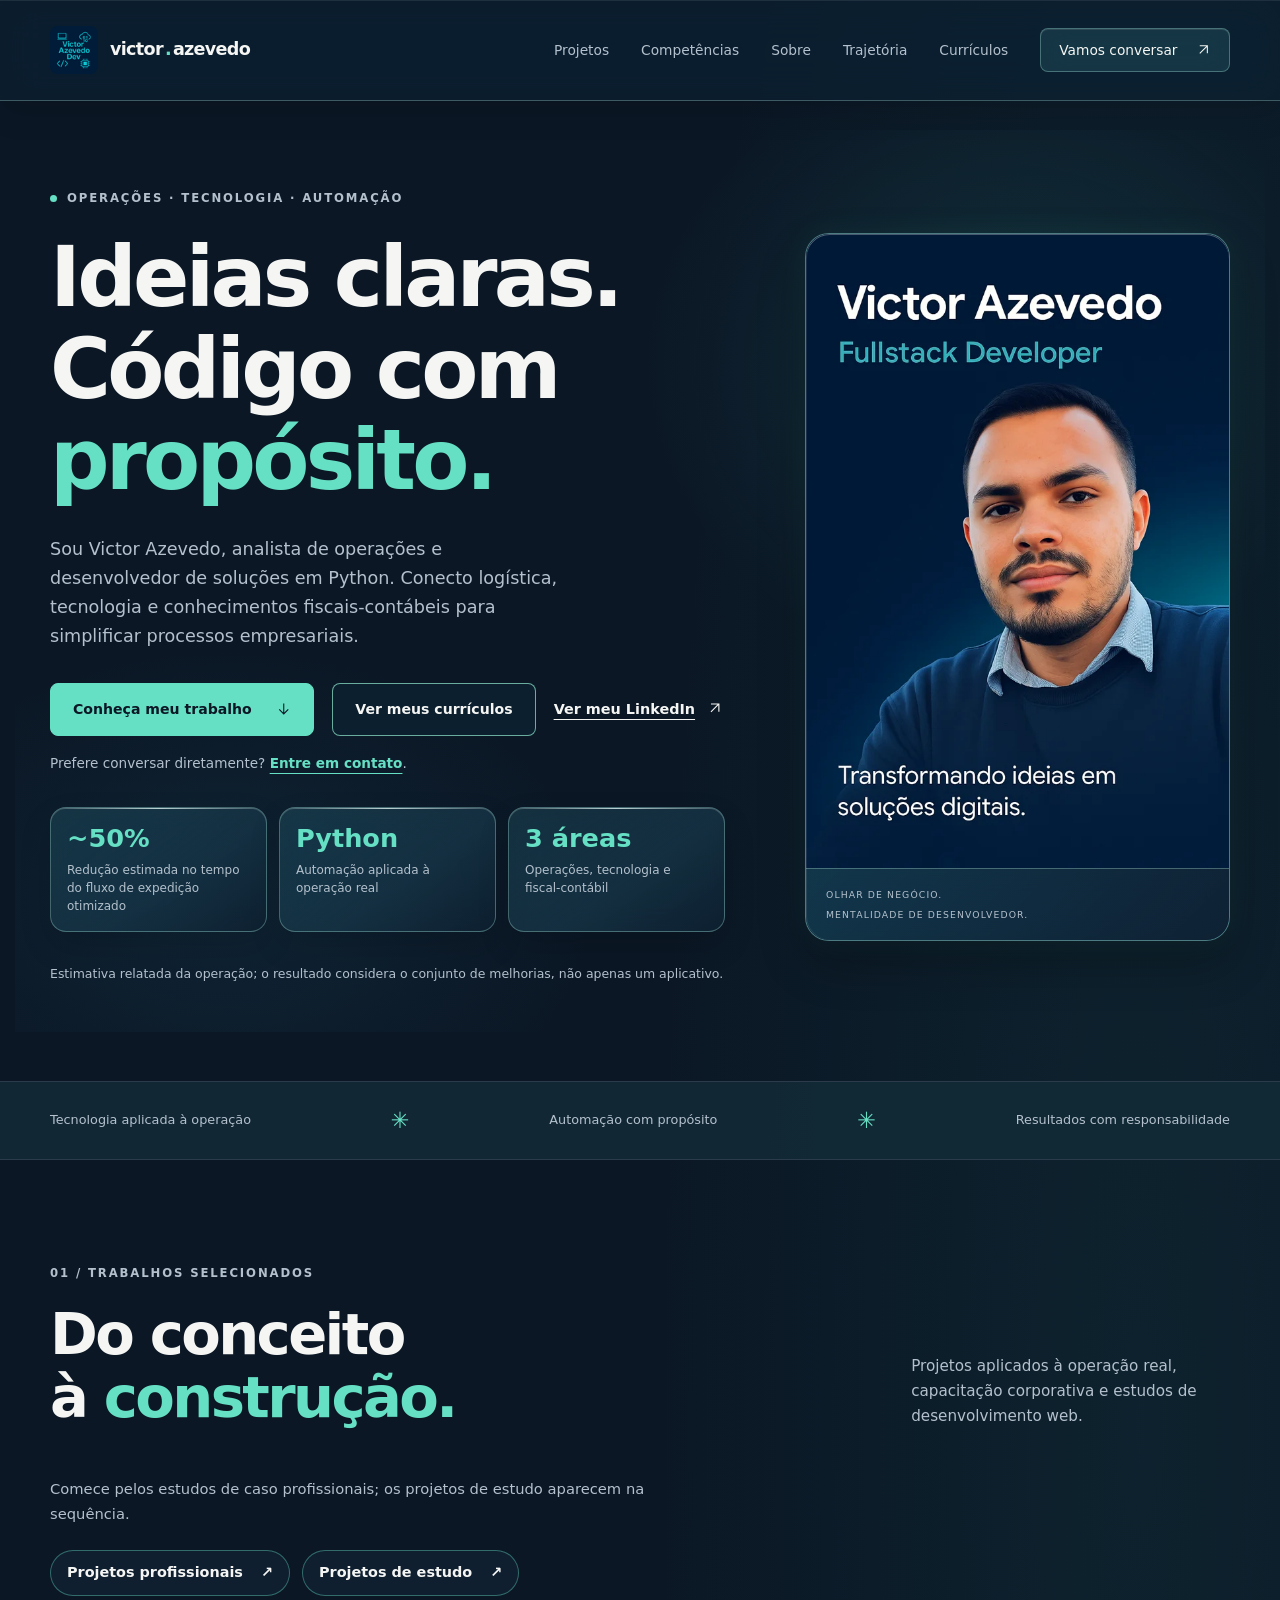
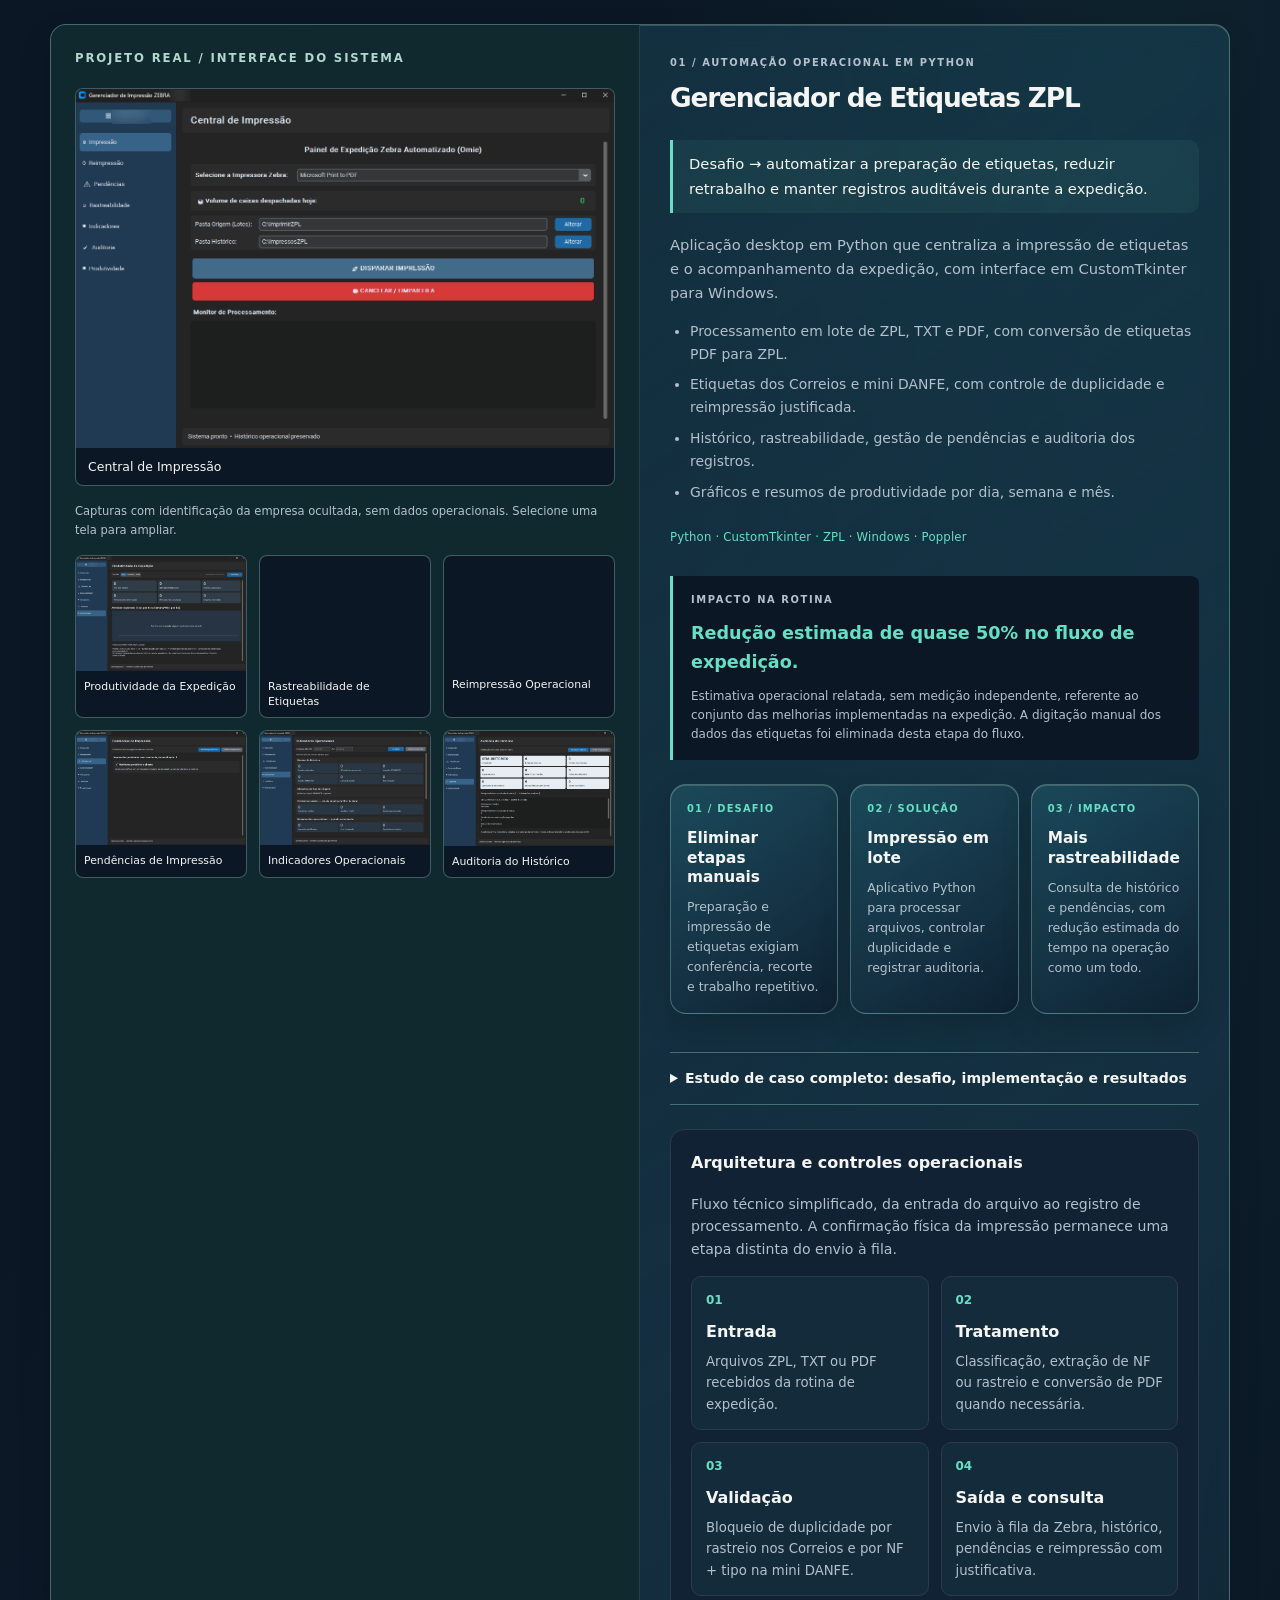
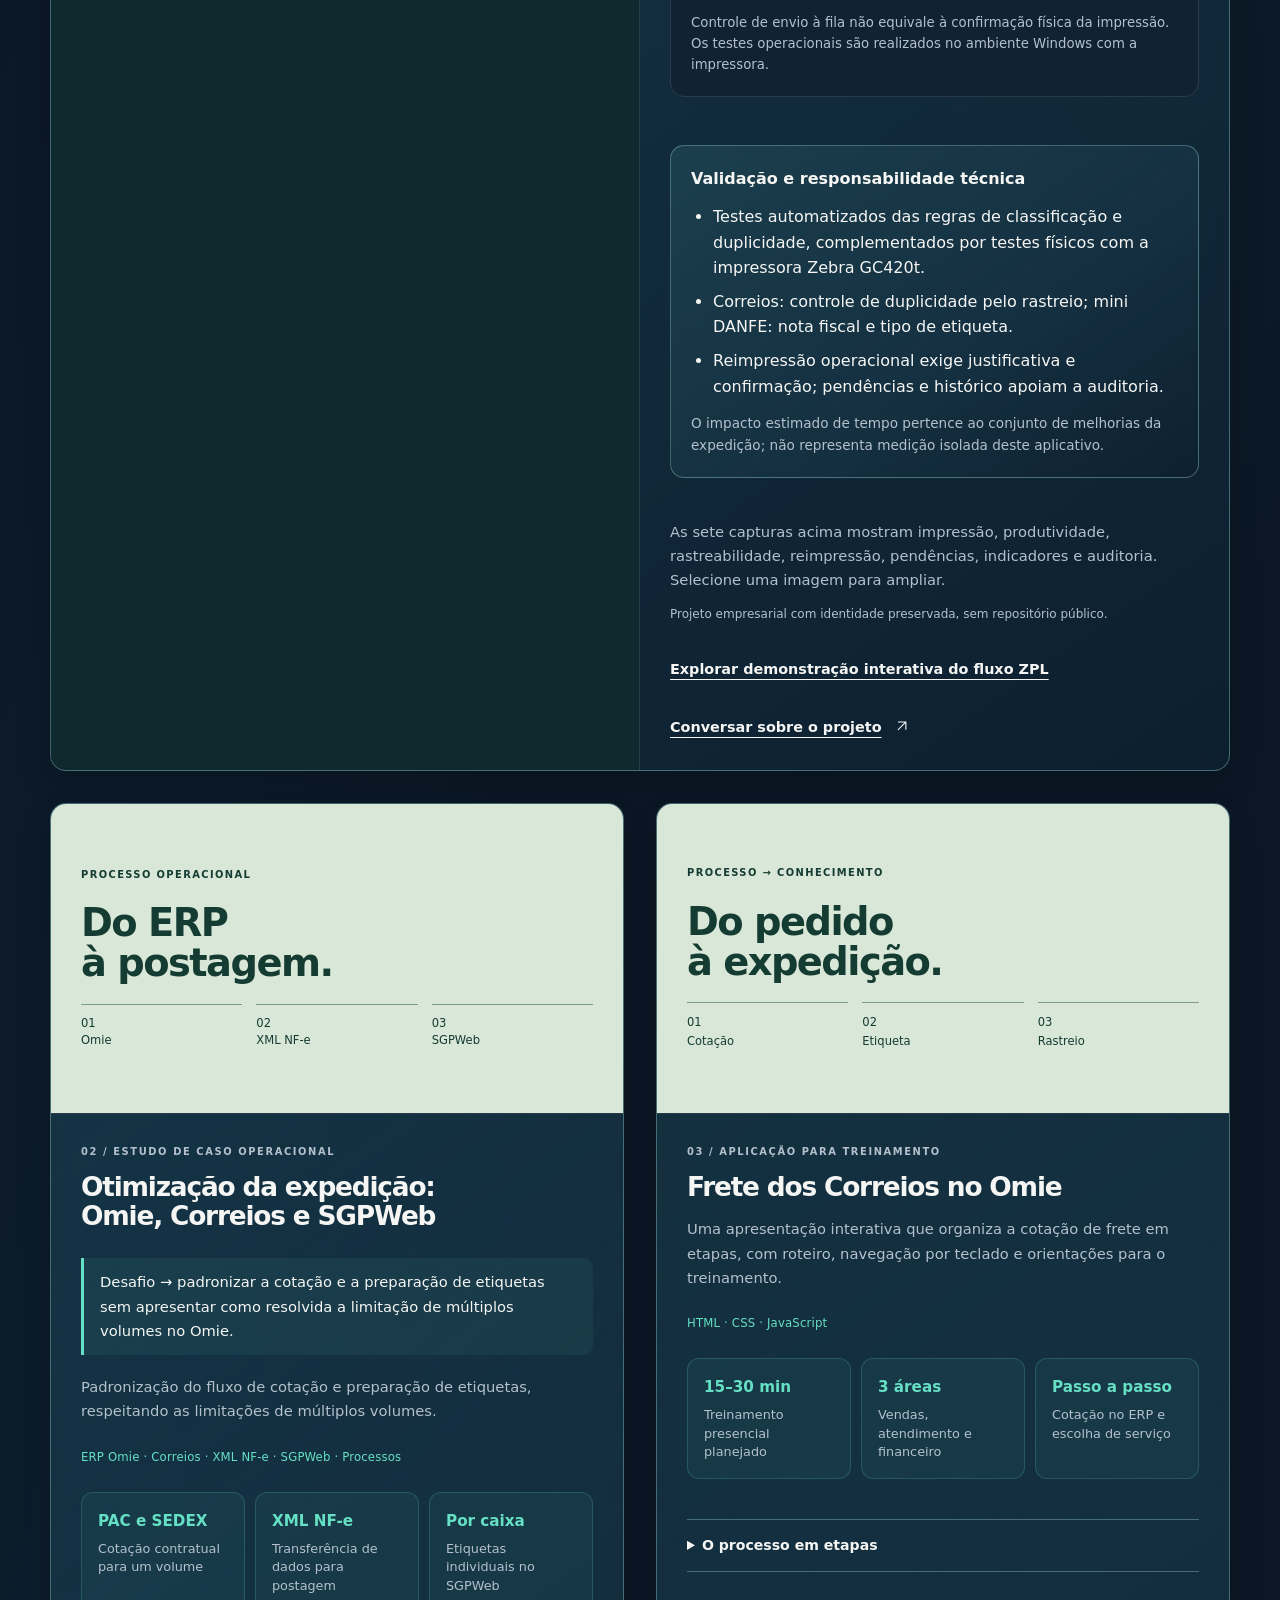
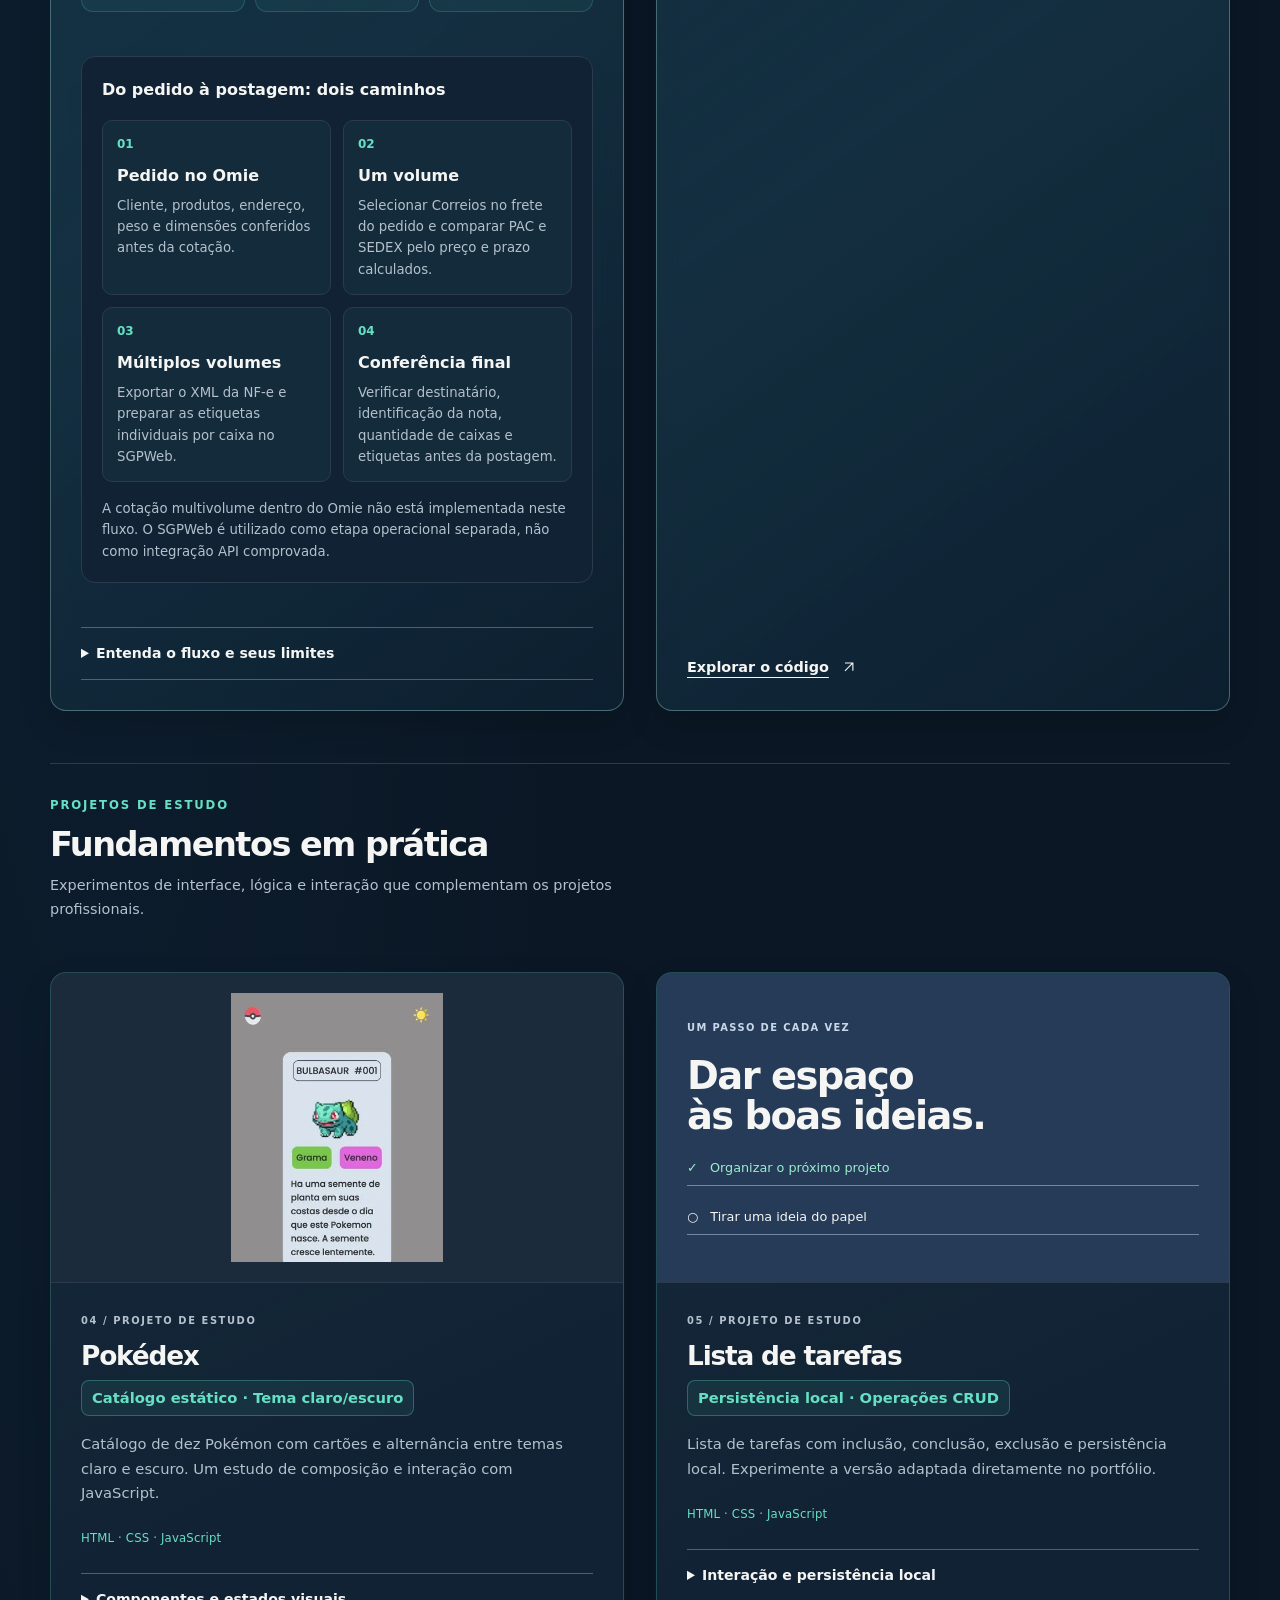
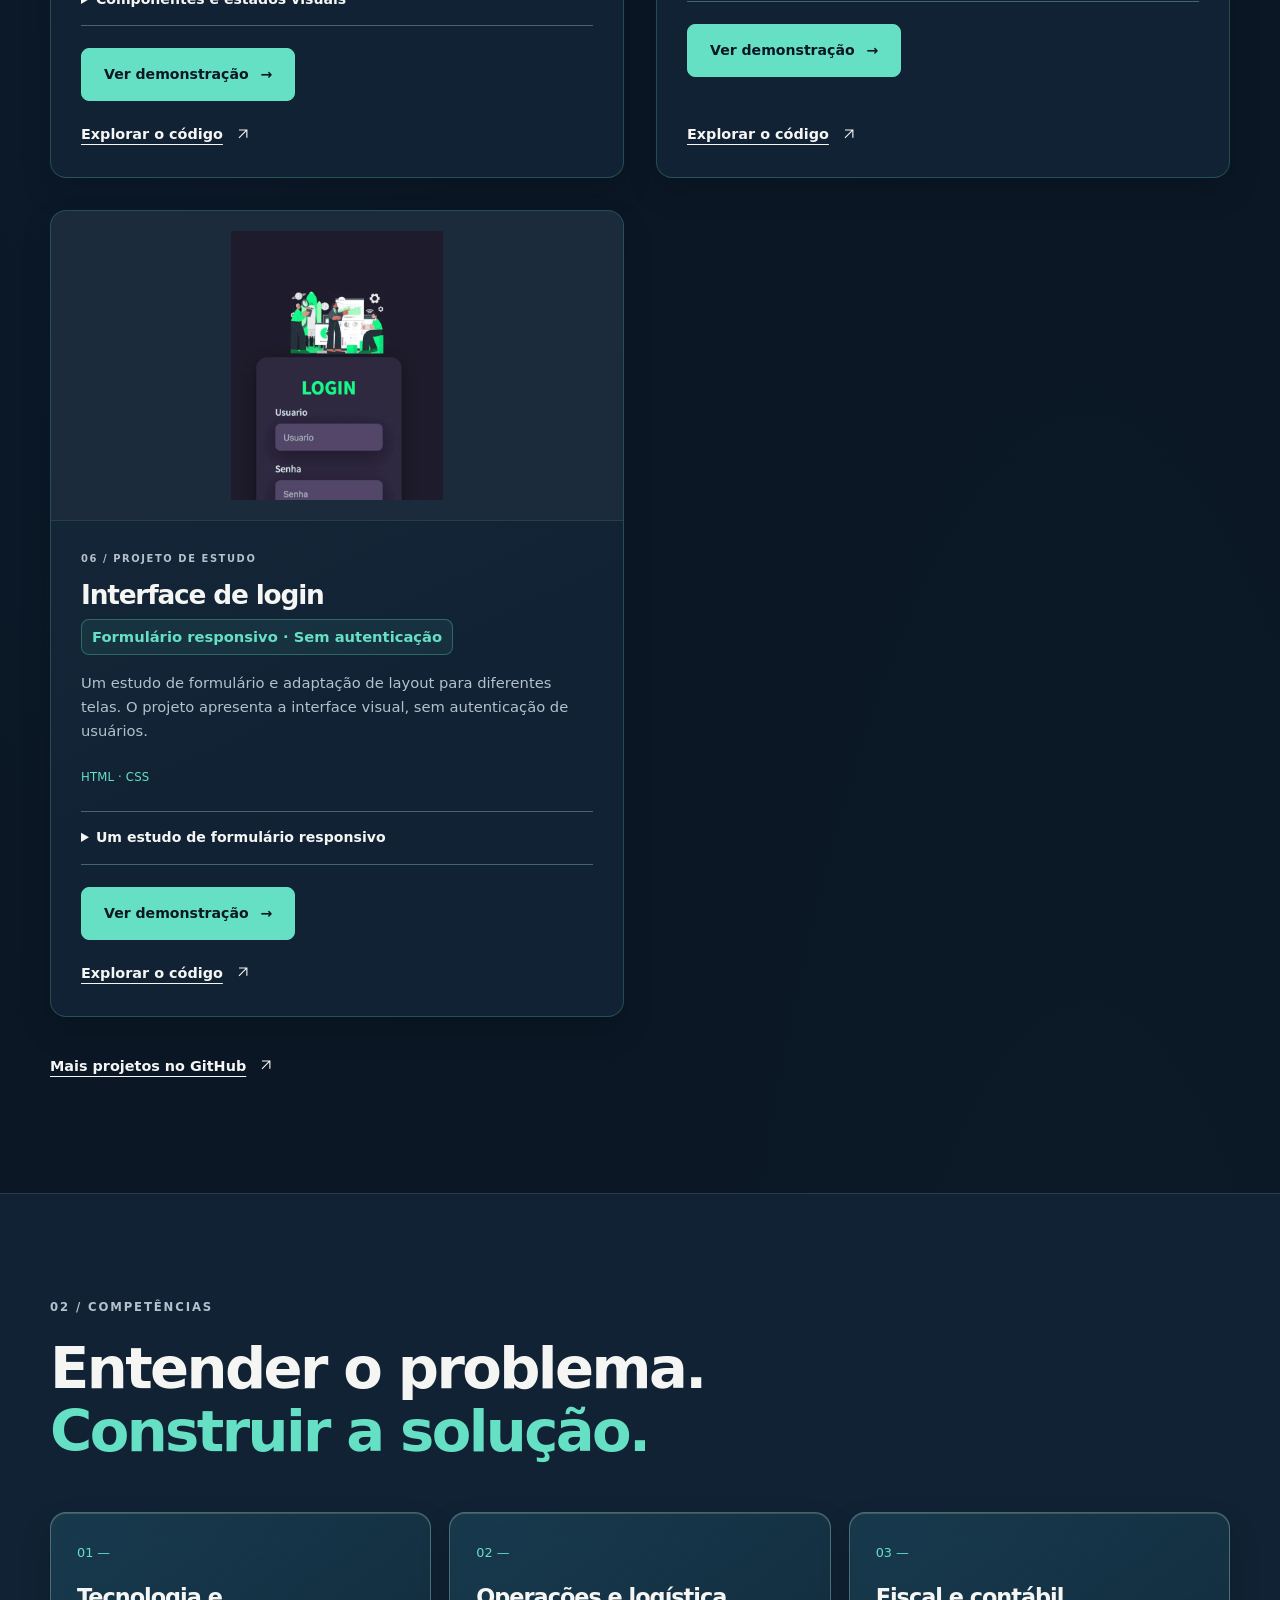
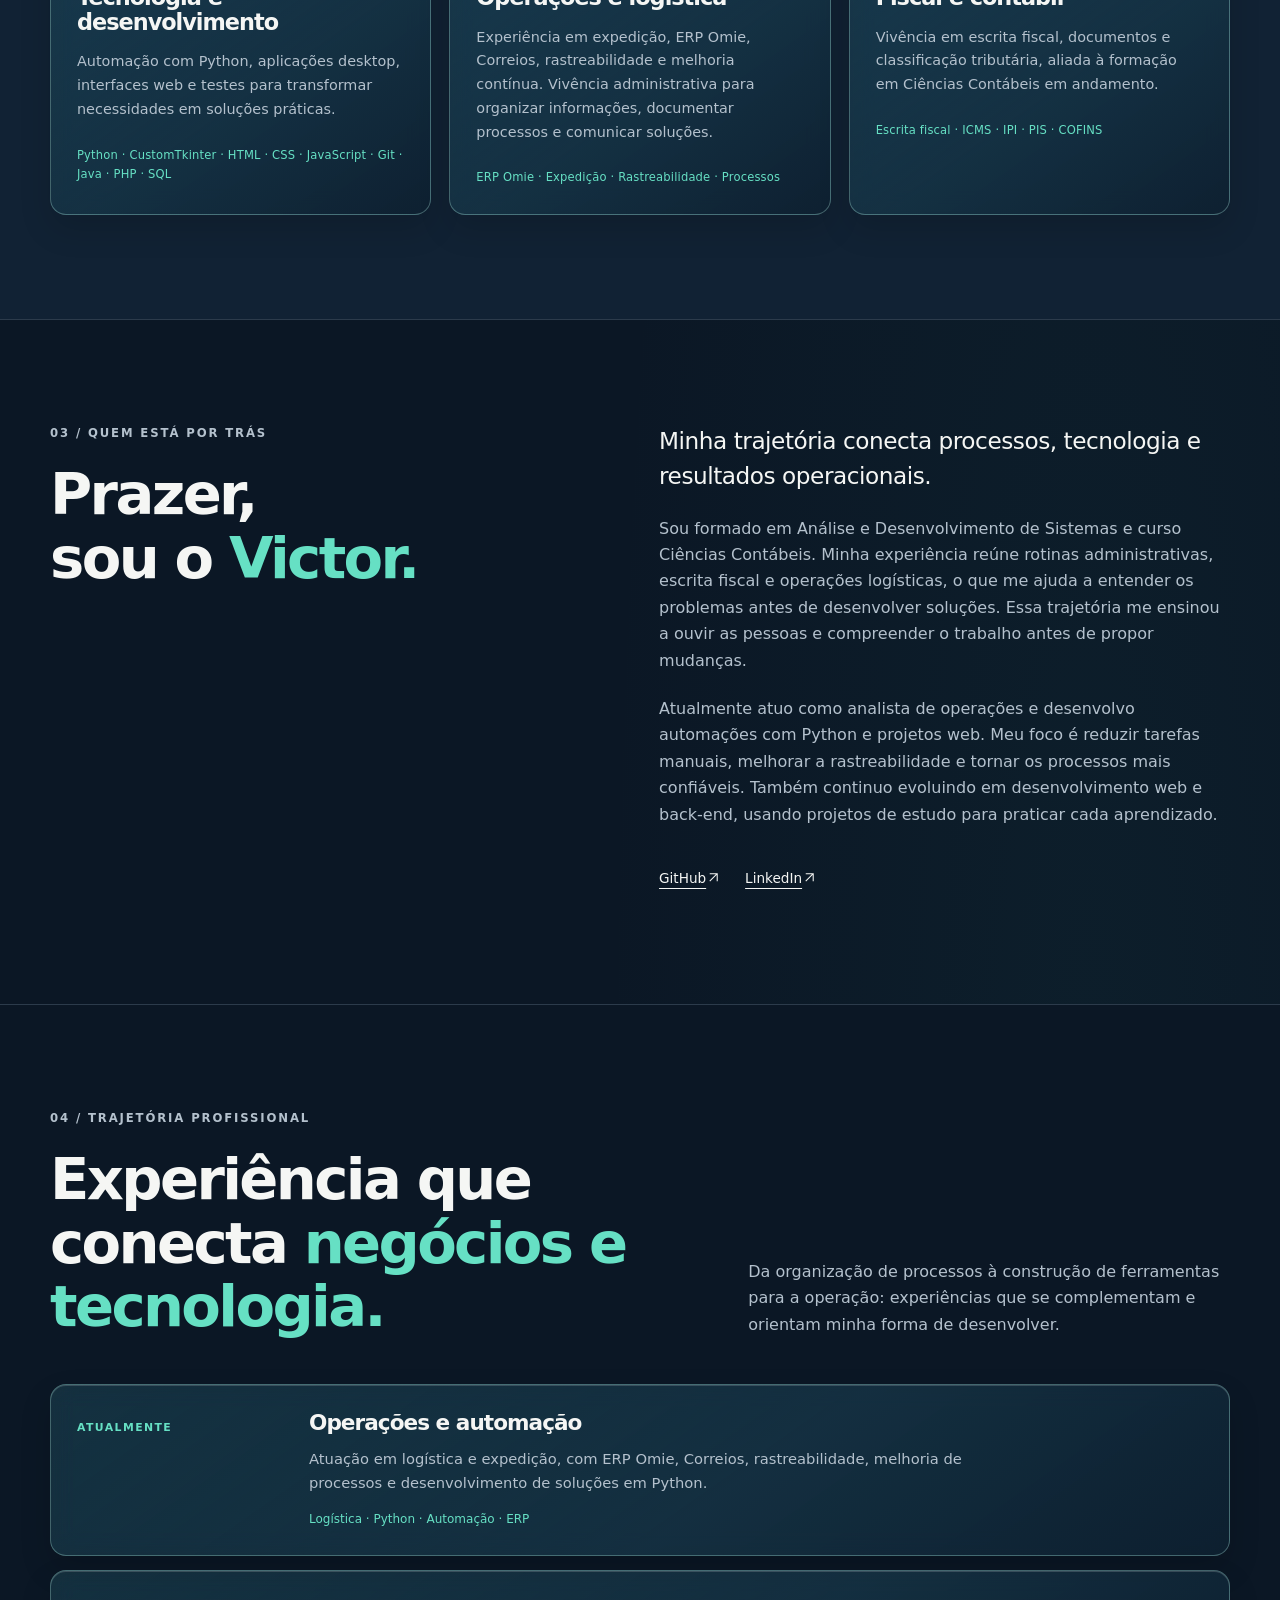
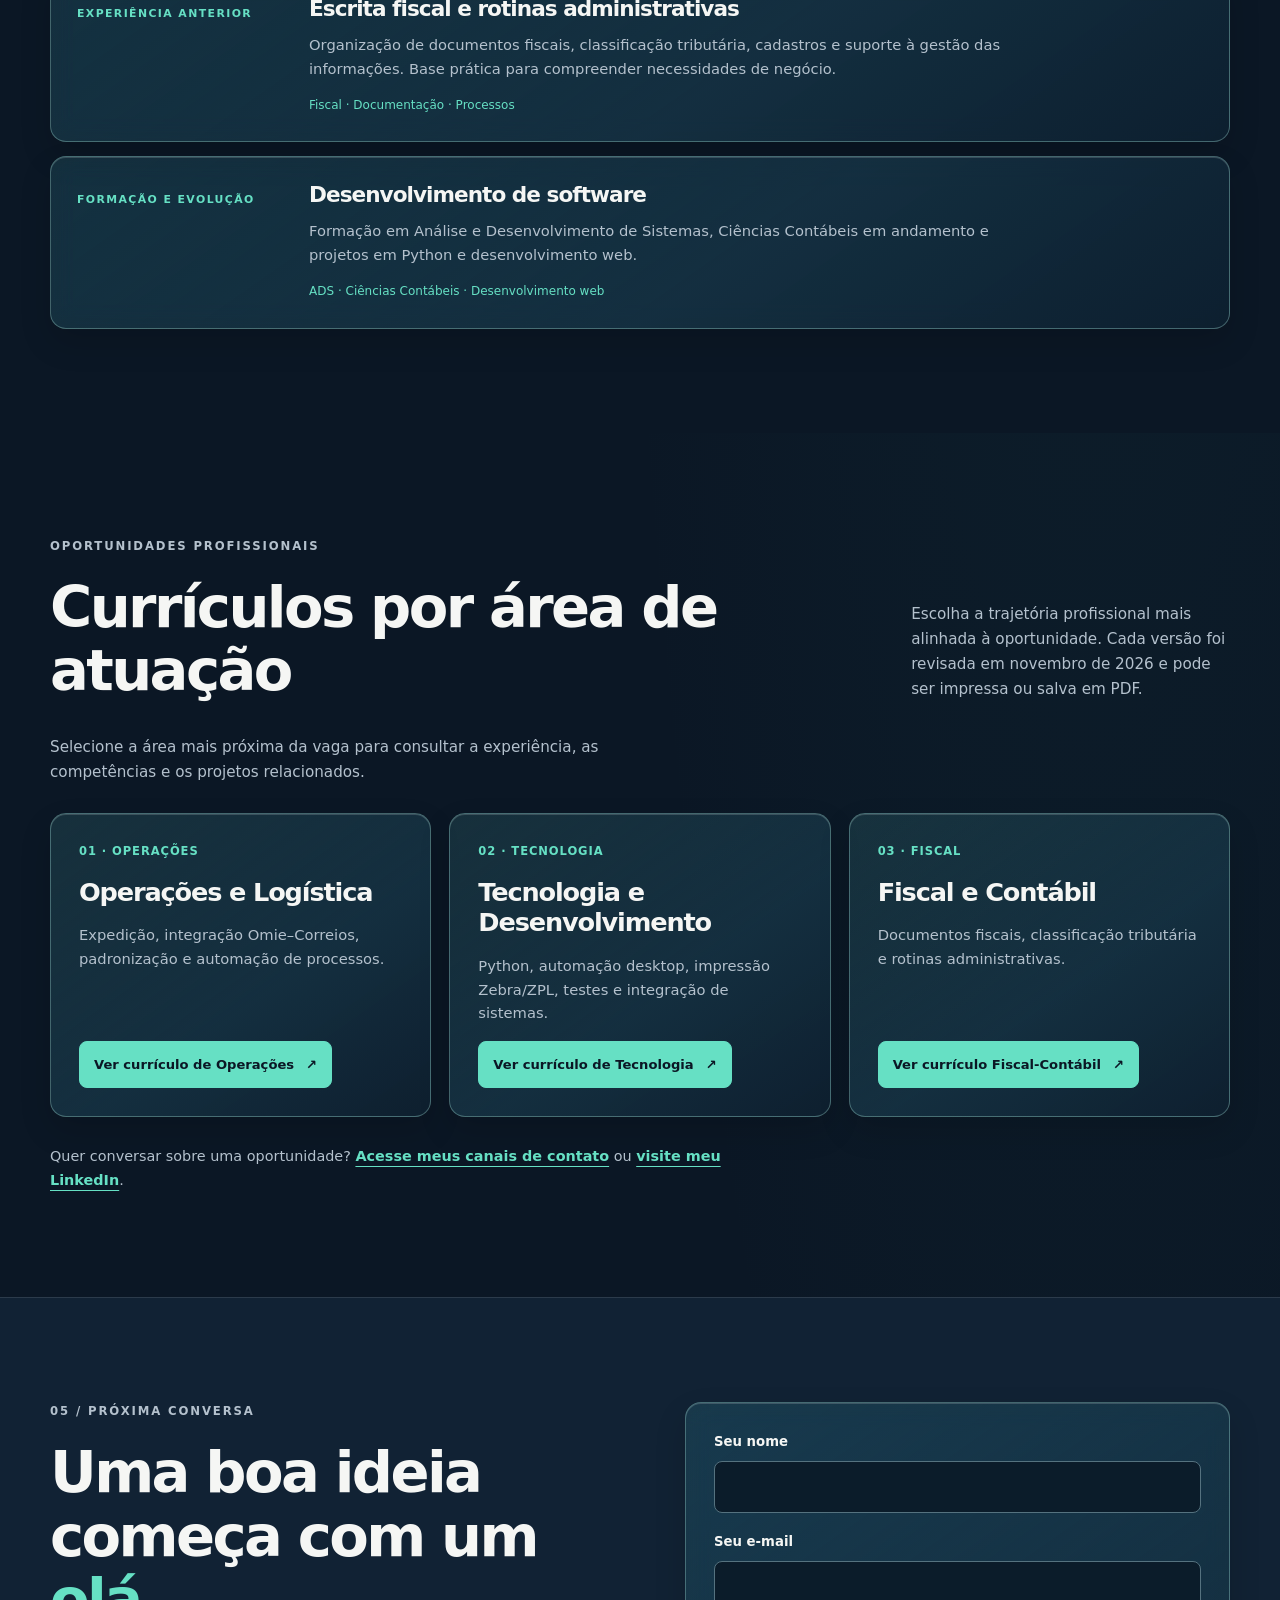
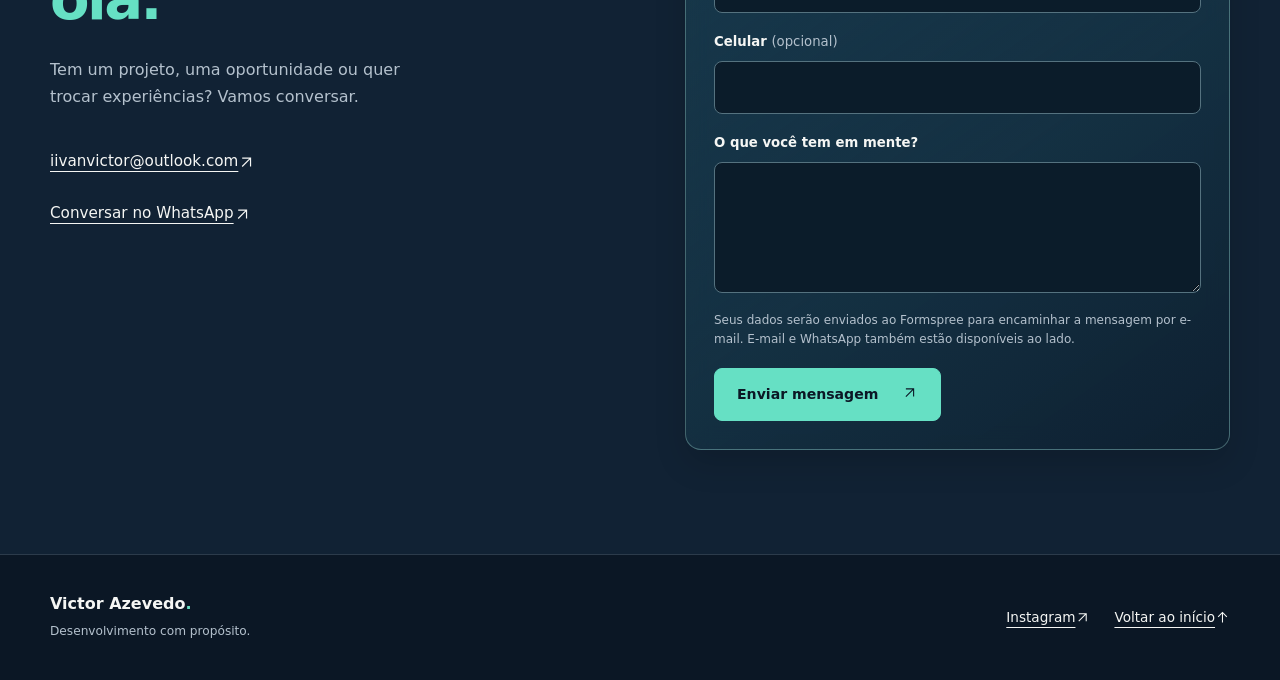
==== index.html @ c32d1ed8 "feat(analytics): preparar beacon Cloudflare Web Analytics no portfólio" ====
<!doctype html>
<html lang="pt-BR">
  <head>
    <meta charset="UTF-8" />
    <meta name="viewport" content="width=device-width, initial-scale=1" />
    <meta
      name="description"
      content="Portfólio de Victor Azevedo: automação com Python, operações logísticas, desenvolvimento web e soluções para processos empresariais."
    />
    <meta
      name="impact-site-verification"
      value="1b889614-05c2-479f-802b-80b3dcae54c0"
    />
    <meta name="theme-color" content="#0b1725" />
    <meta property="og:type" content="website" />
    <meta property="og:locale" content="pt_BR" />
    <meta
      property="og:title"
      content="Victor Azevedo | Operações, Python e Automação"
    />
    <meta
      property="og:description"
      content="Projetos reais de automação com Python, logística, rastreabilidade e desenvolvimento web."
    />
    <meta property="og:url" content="https://ivannvictor.github.io/portfolio/" />
    <meta property="og:image" content="https://ivannvictor.github.io/portfolio/images/logo_small_victor.png" />
    <meta property="og:image:alt" content="Identidade visual Victor Azevedo" />
    <meta name="twitter:card" content="summary" />
    <meta name="twitter:title" content="Victor Azevedo | Operações, Python e Automação" />
    <meta name="twitter:description" content="Automações reais em Python, logística, rastreabilidade e projetos web." />
    <meta name="twitter:image" content="https://ivannvictor.github.io/portfolio/images/logo_small_victor.png" />
    <link rel="canonical" href="https://ivannvictor.github.io/portfolio/" />
    <script type="application/ld+json">
      {
        "@context": "https://schema.org",
        "@type": "Person",
        "name": "Victor Azevedo",
        "url": "https://ivannvictor.github.io/portfolio/",
        "image": "https://ivannvictor.github.io/portfolio/images/victor-profile.webp",
        "jobTitle": "Analista de operações",
        "knowsAbout": ["Python", "Automação de processos", "Logística", "Desenvolvimento web"],
        "sameAs": [
          "https://github.com/IvannVictor",
          "https://www.linkedin.com/in/ivannvictor/"
        ]
      }
    </script>
    <title>Victor Azevedo | Operações, Python e Automação</title>
    <link rel="icon" href="images/victor_favicon.ico" sizes="32x32" />
    <link rel="preload" href="images/victor-profile.webp" as="image" fetchpriority="high" />
    <link rel="stylesheet" href="css/style.css?v=3.9.0" />
    <script>document.documentElement.classList.add("js-enabled");</script>
    <script src="js/menu.js" defer></script>
    <script src="js/contact.js" defer></script>
    <script src="js/reveal.js" defer></script>
    <!-- Cloudflare Web Analytics: estatísticas agregadas, sem eventos de formulário. -->
    <script type="module" src="https://static.cloudflareinsights.com/beacon.min.js" data-cf-beacon='{"token":"cb11bd01f1c04f13ba7f77d34c35f95b"}'></script>
  </head>
  <body>
    <a class="skip-link" href="#conteudo">Pular para o conteúdo</a>
    <header class="site-header">
      <div class="container header-inner">
        <a class="brand" href="#inicio" aria-label="Victor Azevedo, início"
          ><img
            src="images/logo_small_victor.png"
            decoding="async"
            width="48"
            height="48"
            alt=""
          /><span>victor<span class="accent">.</span>azevedo</span></a
        >
        <button
          class="menu-toggle"
          type="button"
          aria-expanded="false"
          aria-controls="navegacao"
          hidden
        >
          Menu
          <span aria-hidden="true"
            ><svg
              class="icon"
              viewBox="0 0 24 24"
              fill="none"
              stroke="currentColor"
              stroke-width="1.7"
              aria-hidden="true"
            >
              <path d="M4 6h16M4 12h16M4 18h16" /></svg
          ></span>
        </button>
        <nav id="navegacao" aria-label="Navegação principal">
          <a href="#projetos">Projetos</a
          ><a href="#competencias">Competências</a><a href="#sobre">Sobre</a><a href="#trajetoria">Trajetória</a><a href="#curriculos">Currículos</a
          ><a class="nav-contact" href="#contato"
            >Vamos conversar
            <span aria-hidden="true"
              ><svg
                class="icon"
                viewBox="0 0 24 24"
                fill="none"
                stroke="currentColor"
                stroke-width="1.7"
                aria-hidden="true"
              >
                <path d="M6 18 18 6M6 6h12v12" /></svg></span
          ></a>
        </nav>
      </div>
    </header>
    <main id="conteudo" tabindex="-1">
      <section class="hero container" id="inicio" aria-labelledby="hero-title">
        <div class="hero-copy">
          <p class="eyebrow">
            <span class="dot" aria-hidden="true"></span> OPERAÇÕES · TECNOLOGIA · AUTOMAÇÃO
          </p>
          <h1 id="hero-title">
            Ideias claras.<br />Código com<br /><span class="accent"
              >propósito.</span
            >
          </h1>
          <p class="intro">
            Sou Victor Azevedo, analista de operações e desenvolvedor de soluções em Python. Conecto logística, tecnologia e conhecimentos fiscais-contábeis para simplificar processos empresariais.
          </p>
          <div class="actions">
            <a class="button" href="#projetos"
              >Conheça meu trabalho
              <span aria-hidden="true"
                ><svg
                  class="icon"
                  viewBox="0 0 24 24"
                  fill="none"
                  stroke="currentColor"
                  stroke-width="1.7"
                  aria-hidden="true"
                >
                  <path d="M12 4v16m-7-7 7 7 7-7" /></svg></span></a
            ><a class="button button-secondary" href="#curriculos">Ver meus currículos</a
            ><a class="text-link" href="https://www.linkedin.com/in/ivannvictor/" target="_blank" rel="noopener noreferrer"
              >Ver meu LinkedIn
              <span aria-hidden="true"
                ><svg
                  class="icon"
                  viewBox="0 0 24 24"
                  fill="none"
                  stroke="currentColor"
                  stroke-width="1.7"
                  aria-hidden="true"
                >
                  <path d="M6 18 18 6M6 6h12v12" /></svg></span
            ></a>
          </div>
          <p class="hero-shortcut">Prefere conversar diretamente? <a href="#contato">Entre em contato</a>.</p>
          <div class="hero-metrics" aria-label="Destaques profissionais"><div><strong>~50%</strong><span>Redução estimada no tempo do fluxo de expedição otimizado</span></div><div><strong>Python</strong><span>Automação aplicada à operação real</span></div><div><strong>3 áreas</strong><span>Operações, tecnologia e fiscal-contábil</span></div></div><p class="hero-note">Estimativa relatada da operação; o resultado considera o conjunto de melhorias, não apenas um aplicativo.</p>
        </div>
        <div class="portrait">
          <img
            src="images/victor-profile.webp"
            loading="eager"
            decoding="async"
            width="640"
            height="960"
            fetchpriority="high"
            alt="Retrato de Victor Azevedo, profissional de operações e desenvolvimento de software"
          />
          <div class="portrait-caption">
            <span>OLHAR DE NEGÓCIO.</span
            ><span>MENTALIDADE DE DESENVOLVEDOR.</span>
          </div>
        </div>
      </section>
      <div class="principles">
        <div class="container">
          <span>Tecnologia aplicada à operação</span><span aria-hidden="true">✳</span
          ><span>Automação com propósito</span><span aria-hidden="true">✳</span
          ><span>Resultados com responsabilidade</span>
        </div>
      </div>
      <section
        class="section container"
        id="projetos"
        aria-labelledby="projects-title"
      >
        <div class="section-heading">
          <div>
            <p class="eyebrow">01 / TRABALHOS SELECIONADOS</p>
            <h2 id="projects-title">
              Do conceito<br />à <span class="accent">construção.</span>
            </h2>
          </div>
          <p>
            Projetos aplicados à operação real, capacitação corporativa e estudos de desenvolvimento web.
          </p>
        </div>
        <p class="projects-intro">Comece pelos estudos de caso profissionais; os projetos de estudo aparecem na sequência.</p>
        <nav class="project-jump" aria-label="Explorar categorias de projetos">
          <a href="#projetos-profissionais">Projetos profissionais <span aria-hidden="true">↗</span></a>
          <a href="#projetos-estudo">Projetos de estudo <span aria-hidden="true">↗</span></a>
        </nav>
        <div class="projects">
          <article class="project featured" id="projetos-profissionais">
            <div
              class="zpl-gallery"
              aria-label="Telas do Gerenciador de Etiquetas ZPL"
            >
              <p class="eyebrow">PROJETO REAL / INTERFACE DO SISTEMA</p>
              <a
                class="gallery-link"
                href="images/zpl/impressao.png"
                data-title="Central de Impressão"
                data-caption="Seleção de impressora, pastas de lotes e monitor de processamento."
                ><img
                  src="images/zpl/impressao.png"
                  width="1174"
                  height="783"
                  loading="lazy"
                  decoding="async"
                  fetchpriority="low"
                  alt="Central de Impressão do Gerenciador de Etiquetas ZPL"
                /><span>Central de Impressão</span
                ><span class="sr-only"> — ampliar captura</span></a
              >
              <p class="gallery-note">
                Capturas com identificação da empresa ocultada, sem dados
                operacionais. Selecione uma tela para ampliar.
              </p>
              <div class="gallery-thumbnails">
                <a
                  class="gallery-link"
                  href="images/zpl/produtividade.png"
                  data-title="Produtividade da Expedição"
                  data-caption="Resumo de atividade com filtros Hoje, Semana e Mês, sem registros no período."
                  ><img
                    src="images/zpl/produtividade.png"
                    width="1171"
                    height="789"
                    loading="lazy"
                    decoding="async"
                    fetchpriority="low"
                    alt="Produtividade da Expedição do Gerenciador de Etiquetas ZPL"
                  /><span>Produtividade da Expedição</span
                  ><span class="sr-only"> — ampliar captura</span></a
                ><a
                  class="gallery-link"
                  href="images/zpl/rastreabilidade.png"
                  data-title="Rastreabilidade de Etiquetas"
                  data-caption="Consulta por NF, rastreamento, destinatário ou arquivo, com filtros de data."
                  ><img
                    src="images/zpl/rastreabilidade.png"
                    width="1176"
                    height="792"
                    loading="lazy"
                    decoding="async"
                    fetchpriority="low"
                    alt="Rastreabilidade de Etiquetas do Gerenciador de Etiquetas ZPL"
                  /><span>Rastreabilidade de Etiquetas</span
                  ><span class="sr-only"> — ampliar captura</span></a
                ><a
                  class="gallery-link"
                  href="images/zpl/reimpressao.png"
                  data-title="Reimpressão Operacional"
                  data-caption="Pesquisa de etiquetas arquivadas, seleção de volume e justificativa de reimpressão."
                  ><img
                    src="images/zpl/reimpressao.png"
                    width="1174"
                    height="781"
                    loading="lazy"
                    decoding="async"
                    fetchpriority="low"
                    alt="Reimpressão Operacional do Gerenciador de Etiquetas ZPL"
                  /><span>Reimpressão Operacional</span
                  ><span class="sr-only"> — ampliar captura</span></a
                ><a
                  class="gallery-link"
                  href="images/zpl/pendencias.png"
                  data-title="Pendências de Impressão"
                  data-caption="Área de análise e reconciliação de pendências, sem pendências abertas na captura."
                  ><img
                    src="images/zpl/pendencias.png"
                    width="1171"
                    height="786"
                    loading="lazy"
                    decoding="async"
                    fetchpriority="low"
                    alt="Pendências de Impressão do Gerenciador de Etiquetas ZPL"
                  /><span>Pendências de Impressão</span
                  ><span class="sr-only"> — ampliar captura</span></a
                ><a
                  class="gallery-link"
                  href="images/zpl/indicadores.png"
                  data-title="Indicadores Operacionais"
                  data-caption="Resumo de eventos, pendências e reimpressões, com contadores zerados."
                  ><img
                    src="images/zpl/indicadores.png"
                    width="1179"
                    height="788"
                    loading="lazy"
                    decoding="async"
                    fetchpriority="low"
                    alt="Indicadores Operacionais do Gerenciador de Etiquetas ZPL"
                  /><span>Indicadores Operacionais</span
                  ><span class="sr-only"> — ampliar captura</span></a
                ><a
                  class="gallery-link"
                  href="images/zpl/auditoria.png"
                  data-title="Auditoria do Histórico"
                  data-caption="Consulta de integridade estrutural e referências, exibindo ausência de histórico."
                  ><img
                    src="images/zpl/auditoria.png"
                    width="1170"
                    height="788"
                    loading="lazy"
                    decoding="async"
                    fetchpriority="low"
                    alt="Auditoria do Histórico do Gerenciador de Etiquetas ZPL"
                  /><span>Auditoria do Histórico</span
                  ><span class="sr-only"> — ampliar captura</span></a
                >
              </div>
            </div>
            <div class="project-body">
              <p class="eyebrow">01 / AUTOMAÇÃO OPERACIONAL EM PYTHON</p>
              <h3>Gerenciador de Etiquetas ZPL</h3><p class="case-lead">Desafio → automatizar a preparação de etiquetas, reduzir retrabalho e manter registros auditáveis durante a expedição.</p>
              <p>
                Aplicação desktop em Python que centraliza a impressão de
                etiquetas e o acompanhamento da expedição, com interface em
                CustomTkinter para Windows.
              </p>
              <ul class="project-features">
                <li>
                  Processamento em lote de ZPL, TXT e PDF, com conversão de
                  etiquetas PDF para ZPL.
                </li>
                <li>
                  Etiquetas dos Correios e mini DANFE, com controle de
                  duplicidade e reimpressão justificada.
                </li>
                <li>
                  Histórico, rastreabilidade, gestão de pendências e auditoria
                  dos registros.
                </li>
                <li>
                  Gráficos e resumos de produtividade por dia, semana e mês.
                </li>
              </ul>
              <p class="stack">
                Python · CustomTkinter · ZPL · Windows · Poppler
              </p>
              <div class="case-result">
                <p class="eyebrow">IMPACTO NA ROTINA</p>
                <p>
                  <strong
                    >Redução estimada de quase 50% no fluxo de expedição.</strong
                  >
                </p>
                <p>
                  Estimativa operacional relatada, sem medição independente, referente ao conjunto das melhorias implementadas na expedição. A digitação manual dos dados das etiquetas foi eliminada desta etapa do fluxo.
                </p>
              </div>
              <div class="case-journey" aria-label="Resumo do estudo de caso">
                <div><span class="case-step">01 / DESAFIO</span><h4>Eliminar etapas manuais</h4><p>Preparação e impressão de etiquetas exigiam conferência, recorte e trabalho repetitivo.</p></div>
                <div><span class="case-step">02 / SOLUÇÃO</span><h4>Impressão em lote</h4><p>Aplicativo Python para processar arquivos, controlar duplicidade e registrar auditoria.</p></div>
                <div><span class="case-step">03 / IMPACTO</span><h4>Mais rastreabilidade</h4><p>Consulta de histórico e pendências, com redução estimada do tempo na operação como um todo.</p></div>
              </div>
              <details class="case-details">
                <summary>Estudo de caso completo: desafio, implementação e resultados</summary>
                <div>
                  <p>
                    <strong>Antes.</strong> A equipe montava etiquetas com dados
                    das notas fiscais, imprimia documentos em papel, recortava e
                    fixava as etiquetas nas caixas com fita. A preparação manual
                    ocupava parte importante da rotina de expedição.
                  </p>
                  <p>
                    <strong>Minha contribuição.</strong> Desenvolvi a solução
                    individualmente, com apoio de inteligência artificial, a
                    partir das necessidades reais da empresa. Fiz o levantamento
                    das necessidades e os testes do programa para a operação.
                  </p>
                  <p>
                    <strong>A solução.</strong> Os arquivos de etiquetas são
                    gerados a partir dos dados do ERP Omie e processados em
                    lote. O aplicativo converte PDFs para ZPL, encaminha os
                    trabalhos à impressora e reúne histórico, pendências,
                    reimpressão justificada e indicadores em uma interface
                    desktop.
                  </p>
                  <p>
                    <strong>Decisões técnicas.</strong> Python e CustomTkinter
                    para a interface, win32print para o spooler do Windows e
                    pdf2image com Poppler para a conversão de páginas PDF. O
                    arquivo analisado também utiliza pypdf, Pillow e módulos
                    auxiliares próprios.
                  </p>
                  <p>
                    <strong>Resultado percebido.</strong> A geração de um
                    arquivo único com todas as etiquetas simplificou a
                    impressão. Segundo meu relato da operação, o tempo de
                    expedição caiu quase pela metade e deixaram de ocorrer erros
                    de digitação nessa etapa, pois os dados passaram a vir do
                    ERP.
                  </p>
                  <p>
                    <strong>Uso atual.</strong> Em uso na operação, em um único
                    computador. A evolução em desenvolvimento é uma base de
                    dados compartilhada para atender mais usuários e coordenar o
                    controle de duplicidade; essa capacidade ainda não está
                    disponível.
                  </p>
                  <p>
                    <strong>Limites.</strong> O sistema processa arquivos
                    recebidos, sem integração direta documentada com APIs do
                    Omie ou dos Correios. Registros de envio ao spooler não
                    comprovam impressão física. A análise estática do arquivo
                    principal e dos seis módulos auxiliares não substitui os
                    testes no ambiente Windows.
                  </p>
                </div>
              </details>
              <section class="case-evidence" aria-labelledby="zpl-architecture-title">
                <h4 id="zpl-architecture-title">Arquitetura e controles operacionais</h4><p class="case-context">Fluxo técnico simplificado, da entrada do arquivo ao registro de processamento. A confirmação física da impressão permanece uma etapa distinta do envio à fila.</p>
                <ol class="case-pipeline">
                  <li><strong>Entrada</strong><span>Arquivos ZPL, TXT ou PDF recebidos da rotina de expedição.</span></li>
                  <li><strong>Tratamento</strong><span>Classificação, extração de NF ou rastreio e conversão de PDF quando necessária.</span></li>
                  <li><strong>Validação</strong><span>Bloqueio de duplicidade por rastreio nos Correios e por NF + tipo na mini DANFE.</span></li>
                  <li><strong>Saída e consulta</strong><span>Envio à fila da Zebra, histórico, pendências e reimpressão com justificativa.</span></li>
                </ol>
                <p class="case-caveat">Controle de envio à fila não equivale à confirmação física da impressão. Os testes operacionais são realizados no ambiente Windows com a impressora.</p>
              </section>
              <div class="case-verification" aria-label="Evidências de validação do projeto ZPL"><h4>Validação e responsabilidade técnica</h4><ul><li>Testes automatizados das regras de classificação e duplicidade, complementados por testes físicos com a impressora Zebra GC420t.</li><li>Correios: controle de duplicidade pelo rastreio; mini DANFE: nota fiscal e tipo de etiqueta.</li><li>Reimpressão operacional exige justificativa e confirmação; pendências e histórico apoiam a auditoria.</li></ul><p>O impacto estimado de tempo pertence ao conjunto de melhorias da expedição; não representa medição isolada deste aplicativo.</p></div><p class="case-caption">As sete capturas acima mostram impressão, produtividade, rastreabilidade, reimpressão, pendências, indicadores e auditoria. Selecione uma imagem para ampliar.</p>
              <p class="project-availability">
                Projeto empresarial com identidade preservada, sem repositório
                público.
              </p>
              <a class="text-link" href="demos/zpl/index.html">Explorar demonstração interativa do fluxo ZPL</a>
              <a class="text-link" href="#contato"
                >Conversar sobre o projeto
                <span aria-hidden="true"
                  ><svg
                    class="icon"
                    viewBox="0 0 24 24"
                    fill="none"
                    stroke="currentColor"
                    stroke-width="1.7"
                    aria-hidden="true"
                  >
                    <path d="M6 18 18 6M6 6h12v12" /></svg></span
              ></a>
            </div>
          </article>
          <article class="project process-case">
            <div class="project-art training process-art" aria-hidden="true"><span>PROCESSO OPERACIONAL</span><strong>Do ERP<br />à postagem.</strong><div class="flow"><span>01<br />Omie</span><span>02<br />XML NF-e</span><span>03<br />SGPWeb</span></div></div>
            <div class="project-body"><p class="eyebrow">02 / Estudo de caso operacional</p><h3>Otimização da expedição: Omie, Correios e SGPWeb</h3><p class="case-lead">Desafio → padronizar a cotação e a preparação de etiquetas sem apresentar como resolvida a limitação de múltiplos volumes no Omie.</p><p>Padronização do fluxo de cotação e preparação de etiquetas, respeitando as limitações de múltiplos volumes.</p><p class="stack">ERP Omie · Correios · XML NF-e · SGPWeb · Processos</p><div class="case-highlights" aria-label="Destaques do processo"><div><strong>PAC e SEDEX</strong><span>Cotação contratual para um volume</span></div><div><strong>XML NF-e</strong><span>Transferência de dados para postagem</span></div><div><strong>Por caixa</strong><span>Etiquetas individuais no SGPWeb</span></div></div><section class="case-evidence" aria-labelledby="omie-architecture-title"><h4 id="omie-architecture-title">Do pedido à postagem: dois caminhos</h4><ol class="case-pipeline"><li><strong>Pedido no Omie</strong><span>Cliente, produtos, endereço, peso e dimensões conferidos antes da cotação.</span></li><li><strong>Um volume</strong><span>Selecionar Correios no frete do pedido e comparar PAC e SEDEX pelo preço e prazo calculados.</span></li><li><strong>Múltiplos volumes</strong><span>Exportar o XML da NF-e e preparar as etiquetas individuais por caixa no SGPWeb.</span></li><li><strong>Conferência final</strong><span>Verificar destinatário, identificação da nota, quantidade de caixas e etiquetas antes da postagem.</span></li></ol><p class="case-caveat">A cotação multivolume dentro do Omie não está implementada neste fluxo. O SGPWeb é utilizado como etapa operacional separada, não como integração API comprovada.</p></section><details class="case-details"><summary>Entenda o fluxo e seus limites</summary><div><p><strong>Um volume.</strong> Cotação de PAC e SEDEX pela integração configurada entre Omie e Correios.</p><p><strong>Múltiplos volumes.</strong> O Omie não conclui a cotação multivolume no fluxo utilizado. A NF-e é exportada em XML e importada no SGPWeb para preparar etiquetas individuais por caixa, reduzindo a redigitação.</p><p><strong>Resultado.</strong> O conjunto das melhorias de expedição trouxe redução estimada de aproximadamente 50% no tempo por pedido, segundo relato operacional, sem medição independente.</p><p><strong>Critério operacional.</strong> Para um volume, comparar preço e prazo de PAC e SEDEX no pedido. Para mais de uma caixa, preparar as etiquetas individualmente no SGPWeb e conferir os volumes antes da expedição.</p><p><strong>Ponto de controle.</strong> Conferir endereço, quantidade de caixas e identificação da nota antes de concluir a postagem; a transferência por XML reduz redigitação, mas não elimina a conferência.</p><p><strong>Limite.</strong> Este estudo descreve um processo operacional, não uma integração API multivolume dentro do Omie.</p></div></details></div>
          </article>
          <article class="project">
            <div class="project-art training" aria-hidden="true">
              <span>PROCESSO → CONHECIMENTO</span
              ><strong>Do pedido<br />à expedição.</strong>
              <div class="flow">
                <span>01<br />Cotação</span><span>02<br />Etiqueta</span
                ><span>03<br />Rastreio</span>
              </div>
            </div>
            <div class="project-body">
              <p class="eyebrow">03 / Aplicação para treinamento</p>
              <h3>Frete dos Correios no Omie</h3>
              <p>
                Uma apresentação interativa que organiza a cotação de frete em
                etapas, com roteiro, navegação por teclado e orientações para o
                treinamento.
              </p>
              <p class="stack">HTML · CSS · JavaScript</p><div class="case-highlights" aria-label="Destaques do treinamento"><div><strong>15–30 min</strong><span>Treinamento presencial planejado</span></div><div><strong>3 áreas</strong><span>Vendas, atendimento e financeiro</span></div><div><strong>Passo a passo</strong><span>Cotação no ERP e escolha de serviço</span></div></div>
              <details class="case-details">
                <summary>O processo em etapas</summary>
                <div>
                  <p>
                    Uma apresentação web para explicar a cotação de frete no
                    Omie por meio de roteiro, passos visuais e navegação por
                    teclado.
                  </p>
                  <p>
                    O foco é orientar o uso do ERP; não implementa cálculo de
                    frete ou postagem via API. A apresentação original contém
                    identidade empresarial, por isso não foi incorporada como
                    demonstração pública neste portfólio.
                  </p>
                </div>
              </details>
              <a
                class="text-link"
                href="https://github.com/IvannVictor/treinamentofreteomie"
                target="_blank"
                rel="noopener noreferrer"
                >Explorar o código
                <span aria-hidden="true"
                  ><svg
                    class="icon"
                    viewBox="0 0 24 24"
                    fill="none"
                    stroke="currentColor"
                    stroke-width="1.7"
                    aria-hidden="true"
                  >
                    <path d="M6 18 18 6M6 6h12v12" /></svg></span
                ><span class="sr-only">
                  de Frete dos Correios no Omie (abre em nova aba)</span
                ></a
              >
            </div>
          </article>
          <div class="study-divider" id="projetos-estudo" role="group" aria-label="Projetos de estudo"><p class="eyebrow">PROJETOS DE ESTUDO</p><h3>Fundamentos em prática</h3><p>Experimentos de interface, lógica e interação que complementam os projetos profissionais.</p></div>
          <article class="project study-card">
            <img
              class="project-art"
              src="images/pokedex-preview.webp"
              width="373"
              height="472"
              loading="lazy"
              decoding="async"
              fetchpriority="low"
              alt="Prévia da Pokédex com o cartão do Bulbasaur"
            />
            <div class="project-body">
              <p class="eyebrow">04 / Projeto de estudo</p>
              <h3>Pokédex</h3>
              <p class="study-capability">Catálogo estático · Tema claro/escuro</p>
              <p>
                Catálogo de dez Pokémon com cartões e alternância entre temas
                claro e escuro. Um estudo de composição e interação com
                JavaScript.
              </p>
              <p class="stack">HTML · CSS · JavaScript</p>
              <details class="case-details">
                <summary>Componentes e estados visuais</summary>
                <div>
                  <p>
                    Catálogo de dez Pokémon com cartões, imagens locais, tipos e
                    descrições. O visitante pode alternar entre os temas claro e
                    escuro.
                  </p>
                  <p>
                    Um estudo de composição responsiva e eventos de interface.
                    Os dados são estáticos; não há consulta a uma API. A
                    demonstração local mantém o conteúdo do projeto e ajusta a
                    marcação e o controle de tema para teclado.
                  </p>
                </div>
              </details>
              <a class="button demo-link" href="demos/pokedex/index.html"
                >Ver demonstração<span class="sr-only"> de Pokédex</span
                ><span aria-hidden="true"> →</span></a
              >
              <a
                class="text-link"
                href="https://github.com/IvannVictor/pokedex"
                target="_blank"
                rel="noopener noreferrer"
                >Explorar o código
                <span aria-hidden="true"
                  ><svg
                    class="icon"
                    viewBox="0 0 24 24"
                    fill="none"
                    stroke="currentColor"
                    stroke-width="1.7"
                    aria-hidden="true"
                  >
                    <path d="M6 18 18 6M6 6h12v12" /></svg></span
                ><span class="sr-only"> de Pokédex (abre em nova aba)</span></a
              >
            </div>
          </article>
          <article class="project study-card">
            <div class="project-art tasks" aria-hidden="true">
              <span>UM PASSO DE CADA VEZ</span
              ><strong>Dar espaço<br />às boas ideias.</strong>
              <div>✓ &nbsp; Organizar o próximo projeto</div>
              <div>○ &nbsp; Tirar uma ideia do papel</div>
            </div>
            <div class="project-body">
              <p class="eyebrow">05 / Projeto de estudo</p>
              <h3>Lista de tarefas</h3>
              <p class="study-capability">Persistência local · Operações CRUD</p>
              <p>
                Lista de tarefas com inclusão, conclusão, exclusão e
                persistência local. Experimente a versão adaptada diretamente no
                portfólio.
              </p>
              <p class="stack">HTML · CSS · JavaScript</p>
              <details class="case-details">
                <summary>Interação e persistência local</summary>
                <div>
                  <p>
                    Adicionar, concluir, reabrir e excluir tarefas, com
                    persistência no navegador.
                  </p>
                  <p>
                    Na cópia de demonstração, corrigi a inserção de texto como
                    HTML, a aceitação de tarefas vazias e os controles
                    dependentes de mouse. O armazenamento tem chave própria e
                    tratamento de falha. Os dados permanecem neste navegador;
                    não há conta nem sincronização.
                  </p>
                </div>
              </details>
              <a class="button demo-link" href="demos/tarefas/index.html"
                >Ver demonstração<span class="sr-only">
                  de Lista de tarefas</span
                ><span aria-hidden="true"> →</span></a
              >
              <a
                class="text-link"
                href="https://github.com/IvannVictor/To-Do-List"
                target="_blank"
                rel="noopener noreferrer"
                >Explorar o código
                <span aria-hidden="true"
                  ><svg
                    class="icon"
                    viewBox="0 0 24 24"
                    fill="none"
                    stroke="currentColor"
                    stroke-width="1.7"
                    aria-hidden="true"
                  >
                    <path d="M6 18 18 6M6 6h12v12" /></svg></span
                ><span class="sr-only">
                  de Lista de tarefas (abre em nova aba)</span
                ></a
              >
            </div>
          </article>
          <article class="project study-card">
            <img
              class="project-art"
              src="images/login-preview.webp"
              width="600"
              height="760"
              loading="lazy"
              decoding="async"
              fetchpriority="low"
              alt="Prévia da interface de login com campos de usuário e senha"
            />
            <div class="project-body">
              <p class="eyebrow">06 / Projeto de estudo</p>
              <h3>Interface de login</h3>
              <p class="study-capability">Formulário responsivo · Sem autenticação</p>
              <p>
                Um estudo de formulário e adaptação de layout para diferentes
                telas. O projeto apresenta a interface visual, sem autenticação
                de usuários.
              </p>
              <p class="stack">HTML · CSS</p>
              <details class="case-details">
                <summary>Um estudo de formulário responsivo</summary>
                <div>
                  <p>
                    Interface visual com campos rotulados e adaptação para
                    diferentes tamanhos de tela.
                  </p>
                  <p>
                    A demonstração corrige o alinhamento do layout, preserva o
                    foco por teclado e deixa explícito que não autentica
                    usuários. O botão apenas exibe uma confirmação local;
                    nenhuma credencial é enviada ou salva.
                  </p>
                </div>
              </details>
              <a class="button demo-link" href="demos/login/index.html"
                >Ver demonstração<span class="sr-only">
                  de Interface de login</span
                ><span aria-hidden="true"> →</span></a
              >
              <a
                class="text-link"
                href="https://github.com/IvannVictor/tela-login-responsiva"
                target="_blank"
                rel="noopener noreferrer"
                >Explorar o código
                <span aria-hidden="true"
                  ><svg
                    class="icon"
                    viewBox="0 0 24 24"
                    fill="none"
                    stroke="currentColor"
                    stroke-width="1.7"
                    aria-hidden="true"
                  >
                    <path d="M6 18 18 6M6 6h12v12" /></svg></span
                ><span class="sr-only">
                  de Interface de login (abre em nova aba)</span
                ></a
              >
            </div>
          </article>
        </div>
        <a
          class="text-link all-projects"
          href="https://github.com/IvannVictor?tab=repositories"
          target="_blank"
          rel="noopener noreferrer"
          >Mais projetos no GitHub
          <span aria-hidden="true"
            ><svg
              class="icon"
              viewBox="0 0 24 24"
              fill="none"
              stroke="currentColor"
              stroke-width="1.7"
              aria-hidden="true"
            >
              <path d="M6 18 18 6M6 6h12v12" /></svg></span
          ><span class="sr-only"> (abre em nova aba)</span></a
        >
      </section>
      <section
        class="expertise section"
        id="competencias"
        aria-labelledby="expertise-title"
      >
        <div class="container">
          <p class="eyebrow">02 / COMPETÊNCIAS</p>
          <h2 id="expertise-title">
            Entender o problema.<br /><span class="accent"
              >Construir a solução.</span
            >
          </h2>
          <div class="expertise-grid">
            <article><span class="card-number">01 —</span><h3>Tecnologia e desenvolvimento</h3><p>Automação com Python, aplicações desktop, interfaces web e testes para transformar necessidades em soluções práticas.</p><p class="stack">Python · CustomTkinter · HTML · CSS · JavaScript · Git · Java · PHP · SQL</p></article>
            <article><span class="card-number">02 —</span><h3>Operações e logística</h3><p>Experiência em expedição, ERP Omie, Correios, rastreabilidade e melhoria contínua. Vivência administrativa para organizar informações, documentar processos e comunicar soluções.</p><p class="stack">ERP Omie · Expedição · Rastreabilidade · Processos</p></article>
            <article><span class="card-number">03 —</span><h3>Fiscal e contábil</h3><p>Vivência em escrita fiscal, documentos e classificação tributária, aliada à formação em Ciências Contábeis em andamento.</p><p class="stack">Escrita fiscal · ICMS · IPI · PIS · COFINS</p></article>
          </div>
        </div>
      </section>
      <section
        class="section container about"
        id="sobre"
        aria-labelledby="about-title"
      >
        <div>
          <p class="eyebrow">03 / QUEM ESTÁ POR TRÁS</p>
          <h2 id="about-title">
            Prazer,<br />sou o <span class="accent">Victor.</span>
          </h2>
        </div>
        <div class="about-copy">
          <p class="lead">
            Minha trajetória conecta processos, tecnologia e resultados operacionais.
          </p>
          <p>Sou formado em Análise e Desenvolvimento de Sistemas e curso Ciências Contábeis. Minha experiência reúne rotinas administrativas, escrita fiscal e operações logísticas, o que me ajuda a entender os problemas antes de desenvolver soluções. Essa trajetória me ensinou a ouvir as pessoas e compreender o trabalho antes de propor mudanças.</p>
          <p>Atualmente atuo como analista de operações e desenvolvo automações com Python e projetos web. Meu foco é reduzir tarefas manuais, melhorar a rastreabilidade e tornar os processos mais confiáveis. Também continuo evoluindo em desenvolvimento web e back-end, usando projetos de estudo para praticar cada aprendizado.</p>
          <div class="social-links">
            <a
              href="https://github.com/IvannVictor"
              target="_blank"
              rel="noopener noreferrer"
              >GitHub
              <svg
                class="icon"
                viewBox="0 0 24 24"
                fill="none"
                stroke="currentColor"
                stroke-width="1.7"
                aria-hidden="true"
              >
                <path d="M6 18 18 6M6 6h12v12" /></svg
              ><span class="sr-only"> (abre em nova aba)</span></a
            ><a
              href="https://www.linkedin.com/in/ivannvictor/"
              target="_blank"
              rel="noopener noreferrer"
              >LinkedIn
              <svg
                class="icon"
                viewBox="0 0 24 24"
                fill="none"
                stroke="currentColor"
                stroke-width="1.7"
                aria-hidden="true"
              >
                <path d="M6 18 18 6M6 6h12v12" /></svg
              ><span class="sr-only"> (abre em nova aba)</span></a
            >
          </div>
        </div>
      </section>
      <section class="career section" id="trajetoria" aria-labelledby="career-title">
        <div class="container">
          <div class="career-heading">
            <div><p class="eyebrow">04 / TRAJETÓRIA PROFISSIONAL</p><h2 id="career-title">Experiência que conecta <span class="accent">negócios e tecnologia.</span></h2></div>
            <p>Da organização de processos à construção de ferramentas para a operação: experiências que se complementam e orientam minha forma de desenvolver.</p>
          </div>
          <ol class="career-timeline">
            <li><span class="career-period">ATUALMENTE</span><div><h3>Operações e automação</h3><p>Atuação em logística e expedição, com ERP Omie, Correios, rastreabilidade, melhoria de processos e desenvolvimento de soluções em Python.</p><p class="career-tags">Logística · Python · Automação · ERP</p></div></li>
            <li><span class="career-period">EXPERIÊNCIA ANTERIOR</span><div><h3>Escrita fiscal e rotinas administrativas</h3><p>Organização de documentos fiscais, classificação tributária, cadastros e suporte à gestão das informações. Base prática para compreender necessidades de negócio.</p><p class="career-tags">Fiscal · Documentação · Processos</p></div></li>
            <li><span class="career-period">FORMAÇÃO E EVOLUÇÃO</span><div><h3>Desenvolvimento de software</h3><p>Formação em Análise e Desenvolvimento de Sistemas, Ciências Contábeis em andamento e projetos em Python e desenvolvimento web.</p><p class="career-tags">ADS · Ciências Contábeis · Desenvolvimento web</p></div></li>
          </ol>
        </div>
      </section>
      <section class="section resume-section" id="curriculos" aria-labelledby="curriculos-title">
        <div class="container">
          <div class="section-heading"><div><p class="eyebrow">OPORTUNIDADES PROFISSIONAIS</p><h2 id="curriculos-title">Currículos por área de atuação</h2></div><p>Escolha a trajetória profissional mais alinhada à oportunidade. Cada versão foi revisada em novembro de 2026 e pode ser impressa ou salva em PDF.</p></div>
          <p class="resume-guidance">Selecione a área mais próxima da vaga para consultar a experiência, as competências e os projetos relacionados.</p>
          <div class="resume-grid">
            <article class="resume-card"><span class="resume-tag">01 · Operações</span><h3>Operações e Logística</h3><p>Expedição, integração Omie–Correios, padronização e automação de processos.</p><a class="button" href="curriculos/operacoes.html">Ver currículo de Operações <span aria-hidden="true">↗</span></a></article>
            <article class="resume-card"><span class="resume-tag">02 · Tecnologia</span><h3>Tecnologia e Desenvolvimento</h3><p>Python, automação desktop, impressão Zebra/ZPL, testes e integração de sistemas.</p><a class="button" href="curriculos/tecnologia.html">Ver currículo de Tecnologia <span aria-hidden="true">↗</span></a></article>
            <article class="resume-card"><span class="resume-tag">03 · Fiscal</span><h3>Fiscal e Contábil</h3><p>Documentos fiscais, classificação tributária e rotinas administrativas.</p><a class="button" href="curriculos/fiscal-contabil.html">Ver currículo Fiscal-Contábil <span aria-hidden="true">↗</span></a></article>
          </div>
          <p class="resume-contact">Quer conversar sobre uma oportunidade? <a href="#contato">Acesse meus canais de contato</a> ou <a href="https://www.linkedin.com/in/ivannvictor/" target="_blank" rel="noopener noreferrer">visite meu LinkedIn<span class="sr-only"> (abre em nova aba)</span></a>.</p>
        </div>
      </section>
      <section
        class="contact section"
        id="contato"
        aria-labelledby="contact-title"
      >
        <div class="container contact-grid">
          <div>
            <p class="eyebrow">05 / PRÓXIMA CONVERSA</p>
            <h2 id="contact-title">
              Uma boa ideia<br />começa com um<br /><span class="accent"
                >olá.</span
              >
            </h2>
            <p>
              Tem um projeto, uma oportunidade ou quer trocar experiências?
              Vamos conversar.
            </p>
            <div class="contact-links">
              <a href="mailto:iivanvictor@outlook.com"
                >iivanvictor@outlook.com
                <svg
                  class="icon"
                  viewBox="0 0 24 24"
                  fill="none"
                  stroke="currentColor"
                  stroke-width="1.7"
                  aria-hidden="true"
                >
                  <path d="M6 18 18 6M6 6h12v12" /></svg></a
              ><a
                href="https://wa.me/5511975961980"
                target="_blank"
                rel="noopener noreferrer"
                >Conversar no WhatsApp
                <svg
                  class="icon"
                  viewBox="0 0 24 24"
                  fill="none"
                  stroke="currentColor"
                  stroke-width="1.7"
                  aria-hidden="true"
                >
                  <path d="M6 18 18 6M6 6h12v12" /></svg
                ><span class="sr-only"> (abre em nova aba)</span></a
              >
            </div>
          </div>
          <form
            id="contact-form"
            action="https://formspree.io/f/myeelkay"
            method="post"
          >
            <input
              type="hidden"
              name="_subject"
              value="Contato pelo portfólio de Victor Azevedo"
            />
            <div class="field">
              <label for="nome">Seu nome</label
              ><input
                id="nome"
                name="name"
                autocomplete="name"
                maxlength="120"
                required
              />
            </div>
            <div class="field">
              <label for="email">Seu e-mail</label
              ><input
                id="email"
                name="email"
                type="email"
                autocomplete="email"
                maxlength="254"
                required
              />
            </div>
            <div class="field">
              <label for="telefone">Celular <span>(opcional)</span></label
              ><input
                id="telefone"
                name="phone"
                type="tel"
                autocomplete="tel"
                maxlength="30"
              />
            </div>
            <div class="field">
              <label for="mensagem">O que você tem em mente?</label
              ><textarea
                id="mensagem"
                name="message"
                rows="4"
                maxlength="5000"
                required
              ></textarea>
            </div>
            <p class="form-note" id="form-note">
              Seus dados serão enviados ao Formspree para encaminhar a mensagem
              por e-mail. E-mail e WhatsApp também estão disponíveis ao lado.
            </p>
            <button class="button" type="submit" aria-describedby="form-note">
              <span class="contact-button-label">Enviar mensagem</span>
              <span aria-hidden="true"
                ><svg
                  class="icon"
                  viewBox="0 0 24 24"
                  fill="none"
                  stroke="currentColor"
                  stroke-width="1.7"
                  aria-hidden="true"
                >
                  <path d="M6 18 18 6M6 6h12v12" /></svg
              ></span>
            </button>
            <p
              id="contact-status"
              role="status"
              aria-live="polite"
              aria-atomic="true"
            ></p>
            <a
              id="prepared-email"
              class="text-link"
              href="mailto:iivanvictor@outlook.com"
              hidden
              >Abrir mensagem no aplicativo de e-mail</a
            >
            <noscript
              >Use o link de e-mail ou o WhatsApp ao lado para entrar em
              contato.</noscript
            >
          </form>
        </div>
      </section>
    </main>
    <footer class="container footer">
      <p>
        Victor Azevedo<span class="accent">.</span><br /><span
          >Desenvolvimento com propósito.</span
        >
      </p>
      <div class="social-links">
        <a
          href="https://www.instagram.com/iv_victor"
          target="_blank"
          rel="noopener noreferrer"
          >Instagram
          <svg
            class="icon"
            viewBox="0 0 24 24"
            fill="none"
            stroke="currentColor"
            stroke-width="1.7"
            aria-hidden="true"
          >
            <path d="M6 18 18 6M6 6h12v12" /></svg
          ><span class="sr-only"> (abre em nova aba)</span></a
        ><a href="#inicio"
          >Voltar ao início
          <svg
            class="icon"
            viewBox="0 0 24 24"
            fill="none"
            stroke="currentColor"
            stroke-width="1.7"
            aria-hidden="true"
          >
            <path d="M12 20V4m-7 7 7-7 7 7" /></svg
        ></a>
      </div>
    </footer>
    <dialog
      class="image-viewer"
      id="image-viewer"
      aria-labelledby="viewer-title"
      aria-describedby="viewer-caption"
    >
      <div class="viewer-header">
        <h2 id="viewer-title">Tela do projeto</h2>
        <button type="button" class="viewer-close" autofocus>
          Fechar <span aria-hidden="true">×</span>
        </button>
      </div>
      <div class="viewer-image"></div>
      <p id="viewer-caption"></p>
      <a
        class="viewer-original"
        href="images/zpl/impressao.png"
        target="_blank"
        rel="noopener noreferrer"
        >Abrir imagem original em nova aba</a
      >
    </dialog>
  </body>
</html>
---- css/style.css ----
:root {
  color-scheme: dark;
  --bg: #0b1725;
  --surface: #112234;
  --ink: #f5f6f4;
  --muted: #b4c1cd;
  --accent: #66e0c4;
  --line: #2c3b4b;
  --radius: 18px;
  font-family:
    Inter,
    ui-sans-serif,
    system-ui,
    -apple-system,
    BlinkMacSystemFont,
    "Segoe UI",
    sans-serif;
  font-synthesis: none;
}
* {
  box-sizing: border-box;
}
html {
  scroll-behavior: smooth;
  scroll-padding-top: 100px;
}
body {
  margin: 0;
  background: var(--bg);
  color: var(--ink);
  line-height: 1.65;
}
button,
input,
textarea {
  font: inherit;
}
button,
a,
input,
textarea {
  -webkit-tap-highlight-color: transparent;
}
a {
  color: inherit;
  text-underline-offset: 5px;
}
button,
a {
  touch-action: manipulation;
}
button {
  cursor: pointer;
}
img {
  max-width: 100%;
  height: auto;
  display: block;
}
h1,
h2,
h3,
p {
  margin: 0;
}
h1,
h2,
h3 {
  line-height: 1.1;
  letter-spacing: -0.045em;
}
p {
  color: var(--muted);
}
h1 {
  font-size: clamp(3.3rem, 6.5vw, 6.3rem);
  font-weight: 750;
}
h2 {
  font-size: clamp(2.3rem, 4.5vw, 4rem);
  font-weight: 650;
}
h3 {
  font-size: 1.65rem;
  font-weight: 650;
}
a,
button {
  transition:
    background-color 0.18s,
    color 0.18s,
    border-color 0.18s;
}
a:hover {
  color: var(--accent);
}
:focus-visible {
  outline: 3px solid var(--accent);
  outline-offset: 6px;
}
section {
  scroll-margin-top: 24px;
}
::selection {
  background: var(--accent);
  color: var(--bg);
}
[hidden] {
  display: none !important;
}
.container {
  width: min(1180px, calc(100% - 64px));
  margin-inline: auto;
}
.accent {
  color: var(--accent);
}
.eyebrow {
  font-size: 0.73rem;
  letter-spacing: 0.16em;
  font-weight: 700;
  text-transform: uppercase;
}
.section {
  padding-block: 104px;
}
.sr-only {
  position: absolute;
  width: 1px;
  height: 1px;
  padding: 0;
  margin: -1px;
  overflow: hidden;
  clip-path: inset(50%);
  white-space: nowrap;
  border: 0;
}
.skip-link {
  position: fixed;
  top: 12px;
  left: 12px;
  z-index: 30;
  transform: translateY(-180%);
  background: var(--accent);
  color: var(--bg);
  padding: 12px 20px;
  border-radius: 8px;
}
.skip-link:focus {
  transform: none;
  color: var(--bg);
}
.site-header {
  border-bottom: 1px solid var(--line);
  background: var(--bg);
}
.header-inner {
  min-height: 100px;
  display: flex;
  justify-content: space-between;
  align-items: center;
  gap: 24px;
}
.brand {
  display: inline-flex;
  gap: 12px;
  align-items: center;
  text-decoration: none;
  font-weight: 650;
  letter-spacing: -0.04em;
  font-size: 1.1rem;
}
.brand img {
  border-radius: 8px;
}
.brand .accent {
  margin-inline: 2px;
}
.header-inner nav {
  display: flex;
  gap: 32px;
  align-items: center;
}
.header-inner nav a {
  text-decoration: none;
  font-size: 0.86rem;
  color: var(--muted);
  padding-block: 12px;
}
.header-inner nav a:hover {
  color: var(--accent);
}
.header-inner nav .nav-contact {
  color: var(--ink);
  border: 1px solid var(--line);
  padding: 10px 18px;
  border-radius: 8px;
}
.nav-contact span {
  margin-left: 14px;
}
.menu-toggle {
  border: 1px solid var(--line);
  border-radius: 8px;
  background: var(--surface);
  color: var(--ink);
  padding: 10px 14px;
  min-height: 44px;
}
.hero {
  padding-block: 88px 96px;
  display: grid;
  grid-template-columns: minmax(0, 1.35fr) minmax(0, 0.85fr);
  gap: 80px;
  align-items: center;
}
.hero .eyebrow {
  display: flex;
  gap: 10px;
  align-items: center;
  margin-bottom: 24px;
}
.dot {
  width: 7px;
  height: 7px;
  border-radius: 50%;
  background: var(--accent);
  flex: none;
}
.intro {
  font-size: 1.1rem;
  max-width: 46ch;
  margin-top: 28px;
}
.actions {
  display: flex;
  align-items: center;
  flex-wrap: wrap;
  gap: 26px;
  margin-top: 32px;
}
.button {
  display: inline-flex;
  justify-content: center;
  align-items: center;
  gap: 24px;
  padding: 14px 22px;
  background: var(--accent);
  border: 1px solid var(--accent);
  border-radius: 8px;
  color: var(--bg);
  font-size: 0.88rem;
  font-weight: 750;
  text-decoration: none;
  min-height: 48px;
}
.button:hover {
  color: var(--bg);
  background: #9cedd9;
  border-color: #9cedd9;
}
.text-link {
  display: inline-flex;
  align-items: center;
  gap: 12px;
  font-weight: 650;
  font-size: 0.9rem;
  min-height: 44px;
}
.hero-note {
  font-size: 0.78rem;
  margin-top: 32px;
}
.portrait {
  border: 1px solid var(--line);
  border-radius: 24px;
  overflow: hidden;
  background: #021c30;
  position: relative;
}
.portrait img {
  width: 100%;
  height: auto;
}
.portrait-caption {
  padding: 18px 20px;
  display: flex;
  flex-direction: column;
  gap: 4px;
  border-top: 1px solid var(--line);
  font-size: 0.58rem;
  letter-spacing: 0.12em;
  color: var(--muted);
  background: var(--surface);
}
.principles {
  border-block: 1px solid var(--line);
  background: var(--surface);
}
.principles .container {
  display: flex;
  justify-content: space-between;
  gap: 20px;
  align-items: center;
  padding-block: 20px;
  font-size: 0.8rem;
  color: var(--muted);
}
.principles [aria-hidden] {
  color: var(--accent);
  font-size: 1.4rem;
}
.section-heading {
  display: flex;
  justify-content: space-between;
  align-items: end;
  gap: 40px;
  margin-bottom: 48px;
}
.section-heading > .eyebrow,
.section .eyebrow {
  margin-bottom: 20px;
}
.section-heading > p {
  max-width: 33ch;
  font-size: 0.95rem;
}
.projects {
  display: grid;
  grid-template-columns: repeat(2, minmax(0, 1fr));
  gap: 32px;
}
.project {
  border: 1px solid var(--line);
  border-radius: var(--radius);
  overflow: hidden;
  background: var(--surface);
  display: flex;
  flex-direction: column;
}
.project-art {
  width: 100%;
  height: 310px;
  object-fit: cover;
  object-position: top;
  background: #1f2d3b;
  border-bottom: 1px solid var(--line);
}
.project-body {
  padding: 30px;
  display: flex;
  flex-direction: column;
  flex: 1;
}
.project-body .eyebrow {
  font-size: 0.62rem;
  margin-bottom: 12px;
}
.project-body h3 {
  margin-bottom: 16px;
}
.project-body > p:not(.eyebrow):not(.stack) {
  font-size: 0.92rem;
}
.stack {
  font-size: 0.73rem;
  color: var(--accent);
  line-height: 1.7;
  margin-top: 24px;
  letter-spacing: 0.015em;
}
.project-body .text-link {
  align-self: start;
  margin-top: auto;
  padding-top: 22px;
}
.project-body .stack {
  margin-bottom: 4px;
}
.training,
.tasks {
  padding: 30px;
  display: flex;
  flex-direction: column;
  justify-content: center;
  gap: 20px;
}
.training {
  background: #d9e7d8;
  color: #153c32;
}
.training > span,
.tasks > span {
  font-size: 0.62rem;
  letter-spacing: 0.14em;
  font-weight: 750;
}
.training strong,
.tasks strong {
  font-size: clamp(1.8rem, 3vw, 2.8rem);
  letter-spacing: -0.04em;
  line-height: 1.05;
}
.flow {
  display: flex;
  gap: 14px;
}
.flow > span {
  flex: 1;
  border-top: 1px solid #7b9c8c;
  padding-top: 10px;
  font-size: 0.72rem;
}
.tasks {
  background: #253b58;
}
.tasks > span {
  color: #c8d8ea;
}
.tasks > div {
  border-bottom: 1px solid #6f88a4;
  padding-bottom: 7px;
  font-size: 0.8rem;
}
.tasks > div:first-of-type {
  color: #9bedcf;
}
.all-projects {
  margin-top: 28px;
}
.expertise {
  background: var(--surface);
  border-block: 1px solid var(--line);
}
.expertise-grid {
  display: grid;
  grid-template-columns: repeat(3, minmax(0, 1fr));
  gap: 36px;
  margin-top: 48px;
}
.expertise-grid article {
  padding-top: 24px;
  border-top: 1px solid var(--line);
}
.card-number {
  font-size: 0.8rem;
  color: var(--accent);
}
.expertise-grid h3 {
  margin: 28px 0 16px;
  font-size: 1.4rem;
}
.expertise-grid p {
  font-size: 0.9rem;
}
.expertise-grid .stack {
  font-size: 0.72rem;
}
.about {
  display: grid;
  grid-template-columns: 1fr 1.1fr;
  gap: 90px;
}
.about-copy p + p {
  margin-top: 22px;
}
.about-copy .lead {
  font-size: 1.45rem;
  line-height: 1.5;
  color: var(--ink);
  letter-spacing: -0.02em;
}
.social-links {
  display: flex;
  gap: 24px;
  flex-wrap: wrap;
  margin-top: 28px;
  font-size: 0.85rem;
}
.social-links a {
  min-height: 44px;
  display: inline-flex;
  align-items: center;
}
.contact {
  background: var(--surface);
  border-block: 1px solid var(--line);
}
.contact-grid {
  display: grid;
  grid-template-columns: 1fr 1fr;
  gap: 90px;
}
.contact-grid > div > p:not(.eyebrow) {
  max-width: 38ch;
  margin-top: 26px;
}
.contact-links {
  display: flex;
  flex-direction: column;
  align-items: flex-start;
  margin-top: 30px;
  gap: 8px;
}
.contact-links a {
  overflow-wrap: anywhere;
  min-height: 44px;
  display: inline-flex;
  align-items: center;
  font-size: 0.95rem;
}
form {
  display: flex;
  flex-direction: column;
  gap: 18px;
}
.field {
  display: flex;
  flex-direction: column;
  gap: 8px;
}
label {
  font-size: 0.83rem;
  font-weight: 600;
}
label span {
  color: var(--muted);
  font-weight: 400;
}
input,
textarea {
  width: 100%;
  min-width: 0;
  border: 1px solid #53697e;
  border-radius: 8px;
  background: var(--bg);
  color: var(--ink);
  padding: 12px 14px;
}
input {
  min-height: 48px;
}
textarea {
  resize: vertical;
  min-height: 120px;
}
.form-note {
  font-size: 0.75rem;
  line-height: 1.6;
}
form .button {
  align-self: flex-start;
}
.footer {
  display: flex;
  justify-content: space-between;
  gap: 32px;
  align-items: center;
  padding-block: 36px;
}
.footer > p {
  font-weight: 650;
  color: var(--ink);
}
.footer > p > span:not(.accent) {
  font-weight: 400;
  color: var(--muted);
  font-size: 0.76rem;
}
.footer .social-links {
  margin: 0;
}
@media (min-width: 761px) {
  .menu-toggle {
    display: none;
  }
}
@media (max-width: 1000px) {
  .hero {
    gap: 40px;
  }
  .header-inner nav {
    gap: 18px;
  }
  .brand {
    font-size: 1rem;
  }
  .about,
  .contact-grid {
    gap: 40px;
  }
  .expertise-grid {
    gap: 24px;
  }
  .section {
    padding-block: 80px;
  }
}
@media (max-width: 760px) {
  html {
    scroll-padding-top: 24px;
  }
  .container {
    width: calc(100% - 40px);
  }
  .header-inner {
    flex-wrap: wrap;
    min-height: 80px;
    padding-block: 14px;
    gap: 12px;
  }
  .brand img {
    width: 36px;
    height: 36px;
  }
  .header-inner nav {
    flex-basis: 100%;
    flex-direction: column;
    align-items: stretch;
    gap: 0;
    padding: 12px 0;
  }
  .header-inner nav a {
    padding: 12px;
  }
  .header-inner nav .nav-contact {
    margin-top: 8px;
  }
  .hero {
    grid-template-columns: minmax(0, 1fr);
    gap: 48px;
    padding-block: 56px;
  }
  .hero .eyebrow {
    font-size: 0.61rem;
    letter-spacing: 0.1em;
  }
  .hero h1 {
    font-size: clamp(3.3rem, 12vw, 5rem);
  }
  .intro {
    font-size: 1rem;
  }
  .portrait {
    max-width: 330px;
    width: 100%;
    justify-self: center;
    border-radius: 20px;
  }
  .hero-note {
    margin-top: 24px;
  }
  .principles .container {
    flex-wrap: wrap;
    justify-content: center;
    font-size: 0.7rem;
    gap: 8px 16px;
  }
  .principles [aria-hidden] {
    display: none;
  }
  .section {
    padding-block: 64px;
  }
  .section-heading {
    display: block;
    margin-bottom: 32px;
  }
  .section-heading > p {
    margin-top: 24px;
    max-width: 42ch;
  }
  .projects {
    grid-template-columns: minmax(0, 1fr);
    gap: 24px;
  }
  .project-art {
    height: 300px;
  }
  .project-body {
    padding: 24px;
  }
  .training,
  .tasks {
    padding: 28px;
  }
  .training strong,
  .tasks strong {
    font-size: 2.6rem;
  }
  .expertise-grid {
    grid-template-columns: minmax(0, 1fr);
    gap: 32px;
    margin-top: 32px;
  }
  .expertise-grid h3 {
    margin-top: 16px;
  }
  .about,
  .contact-grid {
    grid-template-columns: minmax(0, 1fr);
    gap: 32px;
  }
  .about-copy .lead {
    font-size: 1.25rem;
  }
  .footer {
    align-items: flex-start;
    flex-direction: column;
    gap: 20px;
  }
  .footer .social-links {
    gap: 20px;
  }
  .actions {
    gap: 16px 24px;
  }
  .hero-copy {
    min-width: 0;
  }
}
@media (prefers-reduced-motion: reduce) {
  html {
    scroll-behavior: auto;
  }
  *,
  *::before,
  *::after {
    animation: none !important;
    transition: none !important;
  }
}
.featured {
  grid-column: 1/-1;
  display: grid;
  grid-template-columns: 1fr 1fr;
}
.featured .project-art {
  height: 100%;
  min-height: 400px;
  border-bottom: 0;
  border-right: 1px solid var(--line);
}
.zpl-art {
  padding: 44px;
  background:
    radial-gradient(ellipse at 90% 10%, #24534d 0, transparent 65%), #152e32;
  display: flex;
  flex-direction: column;
  justify-content: center;
  gap: 28px;
}
.zpl-art .eyebrow {
  font-size: 0.65rem;
  color: #b2d7cd;
}
.zpl-art strong {
  font-size: clamp(2.4rem, 4vw, 3.8rem);
  line-height: 1.07;
  letter-spacing: -0.05em;
  color: #e0fff3;
}
.zpl-art > p:last-child {
  font-size: 0.8rem;
}
.zpl-flow {
  display: flex;
  align-items: center;
  gap: 12px;
  flex-wrap: wrap;
}
.zpl-flow > span:not([aria-hidden]) {
  border: 1px solid #6d9c92;
  border-radius: 8px;
  padding: 10px 14px;
  font-size: 0.8rem;
  color: #e0fff3;
}
.zpl-flow > [aria-hidden] {
  color: var(--accent);
}
.project-features {
  padding-left: 20px;
  color: var(--muted);
  font-size: 0.87rem;
  margin-bottom: 0;
}
.project-features li + li {
  margin-top: 8px;
}
.project-availability {
  font-size: 0.75rem !important;
  margin-top: 12px;
}
.featured .text-link {
  margin-top: 12px;
}
@media (max-width: 760px) {
  .featured {
    display: flex;
  }
  .featured .project-art {
    min-height: 310px;
    border-right: 0;
    border-bottom: 1px solid var(--line);
  }
  .zpl-art {
    padding: 28px;
  }
  .zpl-art strong {
    font-size: 2.8rem;
  }
}

.icon {
  width: 1.1em;
  height: 1.1em;
  flex: none;
  display: inline-block;
  vertical-align: -0.15em;
}

/* Keep the full project preview legible instead of cropping its interface. */
img.project-art {
  object-fit: contain;
  padding: 20px;
  background: #1c2b3b;
}

.case-details {
  margin-top: 24px;
  border-block: 1px solid var(--line);
}
.case-details summary {
  padding-block: 14px;
  cursor: pointer;
  font-size: 0.88rem;
  font-weight: 650;
}
.case-details summary:hover {
  color: var(--accent);
}
.case-details > div {
  padding-bottom: 18px;
}
.case-details p {
  font-size: 0.85rem;
}
.case-details p + p {
  margin-top: 14px;
}
.case-details strong {
  color: var(--ink);
}

.zpl-gallery {
  padding: 24px;
  min-width: 0;
  background: #10292e;
  border-right: 1px solid var(--line);
}
.zpl-gallery .eyebrow {
  color: #b2d7cd;
}
.gallery-link {
  display: block;
  border: 1px solid #4a6471;
  border-radius: 8px;
  overflow: hidden;
  text-decoration: none;
  background: var(--bg);
}
.gallery-link:hover {
  border-color: var(--accent);
}
.gallery-link img {
  width: 100%;
  height: auto;
}
.gallery-link > span:not(.sr-only) {
  display: block;
  padding: 10px 12px;
  font-size: 0.78rem;
  line-height: 1.4;
}
.gallery-note {
  font-size: 0.72rem;
  line-height: 1.6;
  margin: 16px 0;
}
.gallery-thumbnails {
  display: grid;
  grid-template-columns: repeat(3, minmax(0, 1fr));
  gap: 12px;
}
.gallery-thumbnails .gallery-link > span:not(.sr-only) {
  font-size: 0.68rem;
  padding: 8px;
}
.image-viewer {
  width: min(1280px, calc(100% - 32px));
  max-height: calc(100dvh - 32px);
  padding: 24px;
  border: 1px solid var(--line);
  border-radius: 14px;
  color: var(--ink);
  background: var(--bg);
  overflow: auto;
}
.image-viewer::backdrop {
  background: rgb(0 0 0 / 85%);
}
.viewer-header {
  display: flex;
  align-items: center;
  justify-content: space-between;
  gap: 20px;
  margin-bottom: 20px;
}
.viewer-header h2 {
  font-size: clamp(1.15rem, 3vw, 1.6rem);
  letter-spacing: -0.025em;
}
.viewer-close {
  flex: none;
  padding: 10px 16px;
  min-height: 44px;
  border: 1px solid #668293;
  border-radius: 8px;
  color: var(--ink);
  background: var(--surface);
}
.viewer-close:hover {
  border-color: var(--accent);
}
.viewer-image img {
  width: 100%;
  max-height: 70dvh;
  object-fit: contain;
}
#viewer-caption {
  margin-top: 16px;
  font-size: 0.85rem;
}
.viewer-original {
  display: inline-flex;
  align-items: center;
  min-height: 44px;
  margin-top: 8px;
  font-size: 0.8rem;
}
body:has(.image-viewer[open]) {
  overflow: hidden;
}
@media (max-width: 760px) {
  .zpl-gallery {
    border-right: 0;
    border-bottom: 1px solid var(--line);
    padding: 20px;
  }
  .image-viewer {
    padding: 16px;
  }
}

@media (max-width: 760px) {
  .gallery-thumbnails {
    grid-template-columns: repeat(2, minmax(0, 1fr));
  }
}

.case-result {
  border-left: 3px solid var(--accent);
  padding: 16px 18px;
  margin-top: 24px;
  background: var(--bg);
  border-radius: 0 8px 8px 0;
}
.case-result .eyebrow {
  margin-bottom: 10px;
}
.case-result strong {
  color: var(--accent);
  font-size: 1.1rem;
}
.case-result p:last-child {
  margin-top: 10px;
  font-size: 0.75rem;
  line-height: 1.6;
}

.project-body .demo-link {
  margin-top: 22px;
  align-self: flex-start;
  gap: 12px;
}
.project-body .case-details {
  margin-top: 20px;
}

#contact-status {
  font-size: 0.85rem;
  line-height: 1.6;
}
#contact-status:empty {
  display: none;
}
#prepared-email {
  align-self: flex-start;
}
button:disabled {
  cursor: wait;
  opacity: 0.65;
}

/* Evolução profissional v2: componentes incrementais */
.hero-metrics{display:grid;grid-template-columns:repeat(3,minmax(0,1fr));gap:12px;margin-top:32px}
.hero-metrics>div{padding:16px 14px;border:1px solid var(--line);border-radius:var(--radius);background:var(--surface);display:flex;flex-direction:column;gap:8px}
.hero-metrics strong{font-size:clamp(1.2rem,2.2vw,1.8rem);line-height:1.1;color:var(--accent)}
.hero-metrics span{font-size:.75rem;line-height:1.4;color:var(--muted)}
.process-art{background:linear-gradient(145deg,#102e40,#153c38);display:flex;flex-direction:column;justify-content:center;gap:24px;padding:32px;color:var(--ink);min-height:270px}
.process-art>span{font-size:.7rem;letter-spacing:.15em;color:var(--accent);font-weight:700}
.process-art>strong{font-size:clamp(1.8rem,3vw,2.6rem);line-height:1.1}
.process-art .flow{display:flex;gap:8px;flex-wrap:wrap}
.process-art .flow span{border:1px solid #547d7d;border-radius:8px;padding:9px 12px;font-size:.8rem}
@media(max-width:720px){.hero-metrics{grid-template-columns:1fr}.hero-metrics>div{padding:14px}.process-art{min-height:230px}}

/* Segunda etapa: hierarquia visual e interação */
.hero-metrics>div{transition:transform .2s ease,border-color .2s ease}
.hero-metrics>div:hover{transform:translateY(-3px);border-color:#4a817b}
.projects-intro{max-width:68ch;margin:0 0 24px;color:var(--muted);font-size:.92rem}
.study-divider{grid-column:1/-1;padding:32px 0 12px;border-top:1px solid var(--line);margin-top:18px}
.study-divider .eyebrow{color:var(--accent);margin-bottom:12px}
.study-divider h3{font-size:clamp(1.5rem,3vw,2.1rem);margin-bottom:10px}
.study-divider p:last-child{max-width:65ch;font-size:.9rem}
.process-case{border-color:#3e6c69}
.process-case .project-body h3{max-width:24ch}
@media(prefers-reduced-motion:reduce){.hero-metrics>div{transition:none}.hero-metrics>div:hover{transform:none}}
@media(max-width:760px){.study-divider{padding-top:24px}.projects-intro{font-size:.88rem}}

/* Correção v2.1: hierarquia dos cartões e cache de estilos */
.hero-metrics{display:grid;grid-template-columns:repeat(3,minmax(0,1fr));gap:12px;margin-top:32px}
.hero-metrics>div{min-width:0;display:flex;flex-direction:column;gap:8px;padding:16px;border:1px solid var(--line);border-radius:14px;background:var(--surface)}
.hero-metrics strong{display:block;color:var(--accent);font-size:clamp(1.25rem,2vw,1.8rem);line-height:1.15}
.hero-metrics span{display:block;color:var(--muted);font-size:.75rem;line-height:1.5}
.study-divider{grid-column:1/-1;width:100%;display:block;padding:32px 0 18px;border-top:1px solid var(--line);margin-top:20px}
.study-divider .eyebrow{color:var(--accent);margin-bottom:12px}
.study-divider h3{margin-bottom:10px}
.process-art{height:310px;min-height:310px;width:100%;display:flex;flex-direction:column;justify-content:center;align-items:flex-start;gap:22px;padding:32px;background:linear-gradient(135deg,#102e40,#153c38);color:var(--ink)}
.process-art>span{color:var(--accent);font-size:.7rem;font-weight:700;letter-spacing:.15em}
.process-art>strong{font-size:clamp(1.8rem,3vw,2.5rem);line-height:1.12}
.process-art .flow{display:flex;align-items:center;gap:8px;flex-wrap:wrap}
.process-art .flow span{display:block;padding:10px 12px;border:1px solid #547d7d;border-radius:8px;color:var(--ink);font-size:.8rem}
@media(max-width:760px){.hero-metrics{grid-template-columns:1fr}.process-art{min-height:250px;height:auto}.study-divider{padding-top:24px}}

/* v2.2 — cartão Omie no mesmo sistema visual do treinamento */
.project-art.training.process-art{background:#d9e7d8;color:#153c32;height:310px;min-height:310px;padding:30px;gap:20px;align-items:stretch;justify-content:center}
.project-art.training.process-art>span{color:#153c32;font-size:.62rem;letter-spacing:.14em;font-weight:750}
.project-art.training.process-art>strong{color:#153c32;font-size:clamp(1.8rem,3vw,2.8rem);letter-spacing:-.04em;line-height:1.05}
.project-art.training.process-art .flow{display:flex;gap:14px;align-items:stretch;flex-wrap:nowrap;width:100%}
.project-art.training.process-art .flow>span{flex:1;min-width:0;border:0;border-top:1px solid #7b9c8c;border-radius:0;padding:10px 0 0;background:transparent;color:#153c32;font-size:.72rem;line-height:1.55}
@media(max-width:760px){.project-art.training.process-art{height:310px;min-height:310px;padding:24px}.project-art.training.process-art .flow{gap:10px}}

/* v2.3 — narrativa do case e trajetória profissional */
.case-journey{display:grid;grid-template-columns:repeat(3,minmax(0,1fr));gap:12px;margin:24px 0 18px}
.case-journey>div{min-width:0;border:1px solid var(--line);border-radius:12px;padding:16px;background:var(--bg)}
.case-step{display:block;color:var(--accent);font-size:.62rem;font-weight:750;letter-spacing:.12em;margin-bottom:12px}
.case-journey h4{font-size:.96rem;line-height:1.25;margin:0 0 10px;color:var(--ink)}
.case-journey p{font-size:.78rem;line-height:1.6}
.case-caption{font-size:.78rem;margin:18px 0 0;color:var(--muted)}
.career{background:var(--bg);border-top:1px solid var(--line)}
.career-heading{display:grid;grid-template-columns:1.35fr 1fr;gap:48px;align-items:end;margin-bottom:46px}
.career-heading h2{margin-top:18px;max-width:18ch}
.career-heading>p{max-width:50ch}
.career-timeline{list-style:none;margin:0;padding:0;display:grid;gap:0}
.career-timeline li{display:grid;grid-template-columns:200px 1fr;gap:32px;border-top:1px solid var(--line);padding:28px 0}
.career-timeline li:last-child{border-bottom:1px solid var(--line)}
.career-period{font-size:.68rem;letter-spacing:.13em;color:var(--accent);font-weight:750;padding-top:8px}
.career-timeline h3{font-size:1.35rem;margin:0 0 12px}
.career-timeline p{max-width:75ch;font-size:.92rem}
.career-timeline .career-tags{font-size:.75rem;color:var(--accent);margin-top:14px}
@media(max-width:800px){.case-journey{grid-template-columns:1fr}.career-heading{grid-template-columns:1fr;gap:18px}.career-timeline li{grid-template-columns:1fr;gap:12px}.career-period{padding-top:0}}

/* v2.4 — refinamentos de legibilidade e interação em telas pequenas */
@media(max-width:760px){
  .hero h1{overflow-wrap:normal}
  .hero-copy,.project-body,.career-heading,.contact-grid>div{min-width:0}
  .hero-metrics>div{min-width:0}
  .case-journey>div{padding:18px}
  .case-journey h4{font-size:1rem}
  .case-journey p{font-size:.86rem}
  .career-timeline li{padding:24px 0}
  .career-timeline p{overflow-wrap:anywhere}
  .gallery-thumbnails .gallery-link{min-width:0}
  .gallery-thumbnails .gallery-link>span:not(.sr-only){overflow-wrap:anywhere}
  .viewer-header{align-items:flex-start;gap:12px}
}
@media(max-width:420px){
  .container{width:calc(100% - 32px)}
  .project-body{padding:22px}
  .zpl-gallery{padding:14px}
  .gallery-thumbnails{gap:8px}
  .gallery-thumbnails .gallery-link>span:not(.sr-only){font-size:.72rem;line-height:1.45}
  .project-art.training.process-art{padding:20px}
  .project-art.training.process-art .flow{gap:8px}
  .project-art.training.process-art .flow>span{font-size:.68rem;overflow-wrap:anywhere}
  .career-heading h2{overflow-wrap:break-word}
  .image-viewer{width:calc(100% - 16px);max-height:calc(100dvh - 16px);padding:12px}
}
@media(hover:none){.gallery-link,.viewer-close,.menu-toggle{min-height:44px}}

/* v2.5 — entradas discretas ativadas somente quando JS e IntersectionObserver estão disponíveis */
@media (prefers-reduced-motion: no-preference) {
  .reveal-ready [data-reveal]:not(.is-visible) {
    opacity: 0;
    transform: translate3d(0, 18px, 0);
  }
  .reveal-ready [data-reveal] {
    transition: opacity 680ms cubic-bezier(.22,1,.36,1), transform 680ms cubic-bezier(.22,1,.36,1);
    transition-delay: var(--reveal-delay, 0ms);
  }
  .reveal-ready [data-reveal].is-visible {
    opacity: 1;
    transform: translate3d(0,0,0);
  }
}
@media (prefers-reduced-motion: reduce) {
  [data-reveal] { opacity: 1 !important; transform: none !important; transition: none !important; }
}

/* v2.5 — vidro discreto, preservando contraste e animações de entrada */
@supports ((-webkit-backdrop-filter: blur(1px)) or (backdrop-filter: blur(1px))) {
  .site-header {
    background: rgba(11, 23, 37, .82);
    border-bottom-color: rgba(174, 233, 224, .19);
    -webkit-backdrop-filter: blur(14px) saturate(125%);
    backdrop-filter: blur(14px) saturate(125%);
  }
  .project {
    background: linear-gradient(145deg, rgba(43, 79, 88, .27), rgba(17, 34, 52, .92) 54%);
    border-color: rgba(174, 233, 224, .21);
    box-shadow: inset 0 1px 0 rgba(255,255,255,.07), 0 10px 28px rgba(0,0,0,.10);
    -webkit-backdrop-filter: blur(9px);
    backdrop-filter: blur(9px);
  }
  .header-inner nav .nav-contact {
    background: rgba(102,224,196,.06);
    border-color: rgba(174,233,224,.27);
  }
}
@media (hover:hover) and (prefers-reduced-motion:no-preference) {
  .project {
    transition: border-color 240ms ease, box-shadow 240ms ease, background-color 240ms ease;
  }
  .project:hover {
    border-color: rgba(102,224,196,.53);
    box-shadow: inset 0 1px 0 rgba(255,255,255,.12), 0 16px 34px rgba(0,0,0,.19);
  }
}

/* v2.6 — Liquid Glass perceptível na primeira dobra, sem comprometer o retrato */
.hero { position: relative; isolation: isolate; }
.hero::before {
  content: "";
  position: absolute;
  z-index: -1;
  pointer-events: none;
  inset: 3% -3% 5%;
  background:
    radial-gradient(ellipse 35% 42% at 79% 26%, rgba(53, 161, 156, .15), transparent 82%),
    radial-gradient(ellipse 35% 34% at 17% 86%, rgba(41, 113, 145, .14), transparent 84%);
}
.site-header {
  position: sticky;
  top: 0;
  z-index: 50;
  box-shadow: 0 10px 30px rgba(0, 0, 0, .10);
}
.hero-metrics > div {
  position: relative;
  overflow: hidden;
  background: linear-gradient(140deg, rgba(63, 139, 145, .22), rgba(19, 43, 62, .90) 62%, rgba(17, 34, 52, .93));
  border: 1px solid rgba(155, 235, 223, .38);
  box-shadow: inset 0 1px 0 rgba(255,255,255,.20), 0 12px 26px rgba(0,0,0,.14);
}
.hero-metrics > div::before {
  content: "";
  position: absolute;
  inset: 0 0 auto;
  height: 1px;
  background: linear-gradient(90deg, transparent, rgba(234,255,251,.72), transparent);
  pointer-events: none;
}
.portrait {
  border: 1px solid rgba(164, 235, 226, .46);
  box-shadow: inset 0 1px 0 rgba(255,255,255,.17), 0 22px 48px rgba(0,0,0,.24), 0 0 32px rgba(102,224,196,.075);
}
.portrait::after {
  content: "";
  position: absolute;
  inset: 0;
  pointer-events: none;
  border-radius: inherit;
  box-shadow: inset 0 1px 0 rgba(255,255,255,.28), inset 1px 0 0 rgba(255,255,255,.10);
}
.portrait-caption {
  background: linear-gradient(135deg, rgba(46, 97, 111, .38), rgba(17,34,52,.86));
  border-top-color: rgba(173,235,226,.34);
}
@supports ((-webkit-backdrop-filter: blur(1px)) or (backdrop-filter: blur(1px))) {
  .site-header {
    background: rgba(14, 34, 49, .67);
    border-bottom-color: rgba(174,233,224,.34);
    box-shadow: inset 0 1px 0 rgba(255,255,255,.08), 0 10px 30px rgba(0,0,0,.13);
    -webkit-backdrop-filter: blur(20px) saturate(150%);
    backdrop-filter: blur(20px) saturate(150%);
  }
  .hero-metrics > div {
    background: linear-gradient(145deg, rgba(75,160,162,.23), rgba(26,56,72,.70) 58%, rgba(17,34,52,.80));
    -webkit-backdrop-filter: blur(15px) saturate(140%);
    backdrop-filter: blur(15px) saturate(140%);
  }
  .portrait-caption {
    -webkit-backdrop-filter: blur(12px) saturate(130%);
    backdrop-filter: blur(12px) saturate(130%);
  }
}
@media (hover:hover) and (prefers-reduced-motion:no-preference) {
  .hero-metrics > div {
    transition: transform 260ms cubic-bezier(.22,1,.36,1), border-color 260ms ease, box-shadow 260ms ease;
  }
  .hero-metrics > div:hover {
    transform: translateY(-4px);
    border-color: rgba(102,224,196,.72);
    box-shadow: inset 0 1px 0 rgba(255,255,255,.27), 0 18px 32px rgba(0,0,0,.21);
  }
}
@media (max-width:760px) {
  .site-header { position: relative; }
  .hero::before { inset: 0; }
}

/* v3.0 — Glass Experience: sistema visual consistente, com fallback sólido */
:root {
  --glass-stroke: rgba(174, 236, 225, .33);
  --glass-highlight: rgba(255,255,255,.16);
  --glass-surface: linear-gradient(145deg, rgba(70,149,153,.20), rgba(22,51,68,.85) 58%, rgba(14,32,48,.91));
  --glass-shadow: inset 0 1px 0 var(--glass-highlight), 0 14px 32px rgba(0,0,0,.14);
}
html { scroll-padding-top: 108px; }
body {
  background-image:
    radial-gradient(ellipse 42% 23% at 89% 12%, rgba(35,134,127,.10), transparent 90%),
    radial-gradient(ellipse 40% 22% at 8% 43%, rgba(30,100,140,.08), transparent 90%),
    radial-gradient(ellipse 42% 24% at 85% 77%, rgba(33,117,114,.08), transparent 90%);
  background-attachment: scroll;
}
.site-header { border-bottom: 1px solid rgba(174,236,225,.3); }
.header-inner nav .nav-contact, .menu-toggle {
  border-color: var(--glass-stroke);
  box-shadow: inset 0 1px 0 rgba(255,255,255,.10);
}
.hero-metrics>div, .project, .expertise-grid article, .career-timeline li, #contact-form, .case-journey>div {
  border: 1px solid var(--glass-stroke);
  background: var(--glass-surface);
  box-shadow: var(--glass-shadow);
}
.hero-metrics>div, .project, .expertise-grid article, .career-timeline li, #contact-form, .case-journey>div {
  border-radius: 16px;
}
.expertise-grid { gap: 18px; }
.expertise-grid article { padding: 26px; min-width: 0; }
.expertise-grid h3 { margin-top: 20px; }
.career-timeline { display: grid; gap: 14px; }
.career-timeline li, .career-timeline li:last-child { border: 1px solid var(--glass-stroke); padding: 26px; }
#contact-form { padding: 28px; }
#contact-form input, #contact-form textarea {
  background: #0b1c2a;
  border-color: #55727f;
}
#contact-form input:focus-visible, #contact-form textarea:focus-visible {
  outline: 2px solid var(--accent);
  outline-offset: 2px;
}
.gallery-link, .image-viewer, .viewer-close, .case-details {
  border-color: var(--glass-stroke);
}
.image-viewer { background: #0b1725; box-shadow: 0 24px 70px rgba(0,0,0,.4); }
.viewer-header { padding: 10px 12px; border: 1px solid var(--glass-stroke); border-radius: 12px; background: #16313e; }
.principles { background: rgba(18,42,55,.86); }
@supports ((-webkit-backdrop-filter: blur(1px)) or (backdrop-filter: blur(1px))) {
  .hero-metrics>div, .project, .expertise-grid article, .career-timeline li, #contact-form, .case-journey>div {
    -webkit-backdrop-filter: blur(12px) saturate(135%);
    backdrop-filter: blur(12px) saturate(135%);
  }
  .viewer-header, .header-inner nav .nav-contact {
    background: rgba(31,72,83,.58);
    -webkit-backdrop-filter: blur(14px) saturate(135%);
    backdrop-filter: blur(14px) saturate(135%);
  }
}
@media (hover:hover) and (prefers-reduced-motion:no-preference) {
  .expertise-grid article, .career-timeline li, .case-journey>div {
    transition: border-color 260ms ease, box-shadow 260ms ease;
  }
  .expertise-grid article:hover, .career-timeline li:hover, .case-journey>div:hover {
    border-color: rgba(102,224,196,.66);
    box-shadow: inset 0 1px 0 rgba(255,255,255,.23), 0 18px 36px rgba(0,0,0,.19);
  }
}
@media(max-width:760px) {
  html { scroll-padding-top: 24px; }
  .expertise-grid { gap: 14px; }
  .expertise-grid article, .career-timeline li { padding: 22px; }
  #contact-form { padding: 20px; }
  .viewer-header { padding: 8px; }
}
@media(prefers-reduced-motion:reduce) {
  .expertise-grid article, .career-timeline li, .case-journey>div { transition: none !important; }
}

/* v3.2 — atalhos sem JavaScript para categorias de projetos */
.project-jump {
  display: flex;
  flex-wrap: wrap;
  gap: 12px;
  margin: 24px 0 28px;
}
.project-jump a {
  display: inline-flex;
  align-items: center;
  justify-content: space-between;
  gap: 18px;
  min-height: 44px;
  padding: 10px 16px;
  border: 1px solid rgba(102, 224, 196, .4);
  border-radius: 999px;
  background: rgba(17, 34, 52, .82);
  color: var(--ink);
  font-size: .9rem;
  font-weight: 600;
  text-decoration: none;
}
.project-jump a:hover,
.project-jump a:focus-visible {
  background: rgba(102, 224, 196, .12);
  border-color: var(--accent);
}
#projetos-profissionais, #projetos-estudo { scroll-margin-top: 24px; }
@media (max-width: 420px) {
  .project-jump { flex-direction: column; }
  .project-jump a { width: 100%; }
}

/* v3.2 — síntese de estudos de caso, sem métricas inventadas */
.case-highlights {
  display: grid;
  grid-template-columns: repeat(3, minmax(0, 1fr));
  gap: 10px;
  margin: 20px 0;
}
.case-highlights > div {
  min-width: 0;
  padding: 16px;
  border: 1px solid rgba(102,224,196,.2);
  border-radius: 12px;
  background: rgba(102,224,196,.055);
}
.case-highlights strong { display: block; color: var(--accent); font-size: .95rem; }
.case-highlights span { display: block; margin-top: 6px; color: var(--muted); font-size: .8rem; line-height: 1.45; }
@media (max-width: 640px) {
  .case-highlights { grid-template-columns: 1fr; }
}

/* v3.2 — cartões de estudo: hierarquia, foco e superfícies responsivas */
.study-card {
  position: relative;
  border-color: rgba(102, 224, 196, .22);
  background: linear-gradient(155deg, rgba(102, 224, 196, .045), transparent 60%), var(--surface);
  transition: transform .22s ease, border-color .22s ease, box-shadow .22s ease;
}
.study-card:hover, .study-card:focus-within {
  border-color: rgba(102, 224, 196, .58);
  box-shadow: 0 14px 35px rgba(0, 0, 0, .14);
}
.study-card:hover { transform: translateY(-3px); }
.study-card .project-art { object-position: center top; }
.study-card .project-body h3 { margin-bottom: 10px; }
.study-card .study-capability {
  display: inline-block;
  align-self: flex-start;
  margin: 0 0 16px;
  padding: 6px 10px;
  border: 1px solid rgba(102, 224, 196, .3);
  border-radius: 8px;
  background: rgba(102, 224, 196, .075);
  color: var(--accent);
  font-size: .72rem;
  font-weight: 600;
  line-height: 1.5;
}
@media (prefers-reduced-motion: reduce) {
  .study-card { transition: none; }
  .study-card:hover { transform: none; }
}


/* v3.5 — arquitetura dos estudos de caso, sem efeitos ou dependências extras */
.case-evidence { margin: 24px 0; padding: 20px; border: 1px solid var(--line); border-radius: 14px; background: var(--surface); }
.case-evidence h4 { margin: 0 0 16px; color: var(--ink); font-size: 1rem; }
.case-pipeline { list-style: none; counter-reset: case-stage; display: grid; grid-template-columns: repeat(2, minmax(0, 1fr)); gap: 12px; margin: 0; padding: 0; }
.case-pipeline li { counter-increment: case-stage; min-width: 0; padding: 14px; border: 1px solid var(--line); border-radius: 10px; background: rgba(102,224,196,.045); }
.case-pipeline li::before { content: counter(case-stage, decimal-leading-zero); display: block; margin-bottom: 8px; color: var(--accent); font-weight: 700; font-size: .75rem; }
.case-pipeline strong, .case-pipeline span { display: block; }
.case-pipeline strong { color: var(--ink); margin-bottom: 6px; }
.case-pipeline span, .case-caveat { color: var(--muted); font-size: .83rem; line-height: 1.6; }
.case-caveat { margin: 16px 0 0; }
@media (max-width: 640px) { .case-evidence { padding: 16px; } .case-pipeline { grid-template-columns: 1fr; } }

/* v3.7 — Evita deslocamento do cabeçalho: o menu com JS começa fechado
   antes da execução dos scripts defer. Sem JS, os links permanecem visíveis. */
@media (max-width: 760px) {
  .js-enabled .header-inner nav {
    display: none;
  }
  .js-enabled .header-inner nav[data-menu-open]:not([hidden]) {
    display: flex;
  }
}

/* v3.8 — Currículos: cartões acessíveis e responsivos */
.resume-grid{display:grid;grid-template-columns:repeat(3,minmax(0,1fr));gap:18px}
.resume-card{display:flex;flex-direction:column;align-items:flex-start;gap:16px;padding:28px;min-width:0;border:1px solid var(--glass-stroke);border-radius:16px;background:var(--glass-surface);box-shadow:var(--glass-shadow)}
.resume-card h3{font-size:clamp(1.25rem,2vw,1.6rem);line-height:1.2}
.resume-card p{color:var(--muted);font-size:.92rem;line-height:1.6;flex:1}
.resume-card .button{font-size:.82rem;min-height:44px;gap:12px;padding:12px 14px}
.resume-tag{font-size:.72rem;font-weight:700;letter-spacing:.08em;color:var(--accent);text-transform:uppercase}
@media(max-width:900px){.resume-grid{grid-template-columns:1fr}.resume-card{padding:24px}}
@media(hover:hover) and (prefers-reduced-motion:no-preference){.resume-card{transition:border-color .25s ease,transform .25s ease}.resume-card:hover{border-color:var(--accent);transform:translateY(-3px)}}
@media(prefers-reduced-motion:reduce){.resume-card{transition:none}}

/* v3.9 — recrutadores: ações claras, contraste e navegação responsiva. */
.hero .actions { gap: 14px 18px; }
.hero .button-secondary {
  background: rgba(14, 34, 49, .78);
  border-color: rgba(140, 229, 202, .72);
  color: var(--ink);
}
.hero .button-secondary:hover,
.hero .button-secondary:focus-visible {
  background: rgba(102, 224, 196, .15);
  border-color: var(--accent);
  color: var(--ink);
}
.hero-shortcut { margin-top: 16px; font-size: .85rem; }
.hero-shortcut a,
.resume-contact a { color: var(--accent); font-weight: 650; }
.hero-shortcut a:hover,
.resume-contact a:hover { text-decoration-thickness: 2px; }
.resume-guidance {
  max-width: 68ch;
  margin: -16px 0 28px;
  color: var(--muted);
  font-size: .95rem;
}
.resume-card { height: 100%; }
.resume-card .button { margin-top: auto; }
.resume-contact {
  margin-top: 28px;
  max-width: 74ch;
  font-size: .9rem;
}
#curriculos { scroll-margin-top: 112px; }
@media (max-width: 1000px) {
  .header-inner nav { gap: 12px; }
  .header-inner nav a { font-size: .8rem; }
}
@media (max-width: 760px) {
  #curriculos { scroll-margin-top: 24px; }
  .hero .actions { align-items: stretch; }
  .hero .actions .button { flex: 1 1 180px; text-align: center; }
  .hero .actions .text-link { flex-basis: 100%; }
  .resume-guidance { margin-top: 0; }
}
@media (max-width: 420px) {
  .hero .actions .button { flex-basis: 100%; }
}

/* v3.9 etapa 3 — hierarquia editorial e evidências dos estudos de caso */
.case-lead {
  margin: 12px 0 20px;
  padding: 12px 16px;
  border-left: 3px solid var(--accent);
  background: rgba(102,224,196,.065);
  border-radius: 0 10px 10px 0;
  color: var(--ink);
  line-height: 1.65;
}
.case-context { color: var(--muted); font-size: .88rem; line-height: 1.6; margin: 0 0 16px; }
.case-verification {
  margin: 24px 0;
  padding: 20px;
  border: 1px solid var(--glass-stroke);
  border-radius: 14px;
  background: var(--glass-surface);
}
.case-verification h4 { color: var(--ink); font-size: 1rem; margin: 0 0 12px; }
.case-verification ul { padding-left: 22px; margin: 0 0 14px; }
.case-verification li { margin: 8px 0; line-height: 1.6; }
.case-verification p { color: var(--muted); font-size: .85rem; line-height: 1.6; margin: 0; }
@media (max-width: 640px) {
  .case-lead { padding: 12px; }
  .case-verification { padding: 16px; }
}
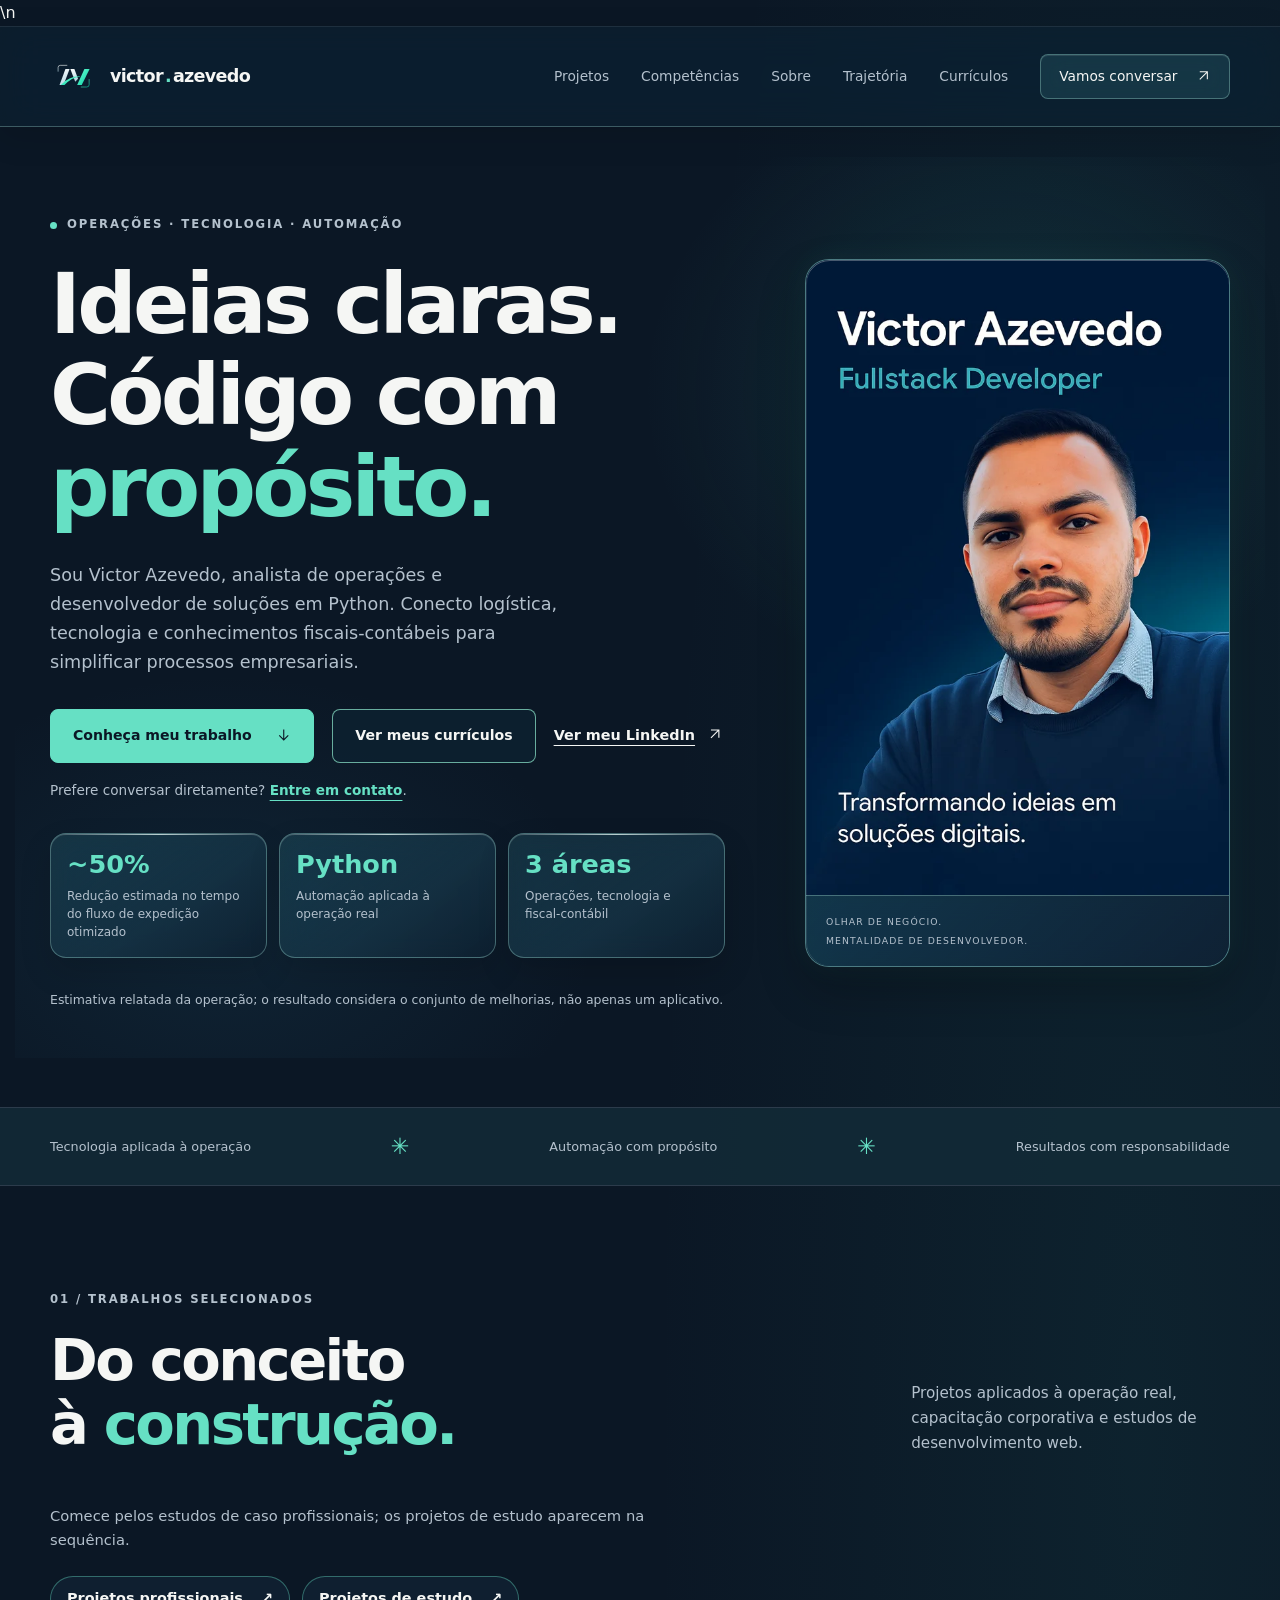
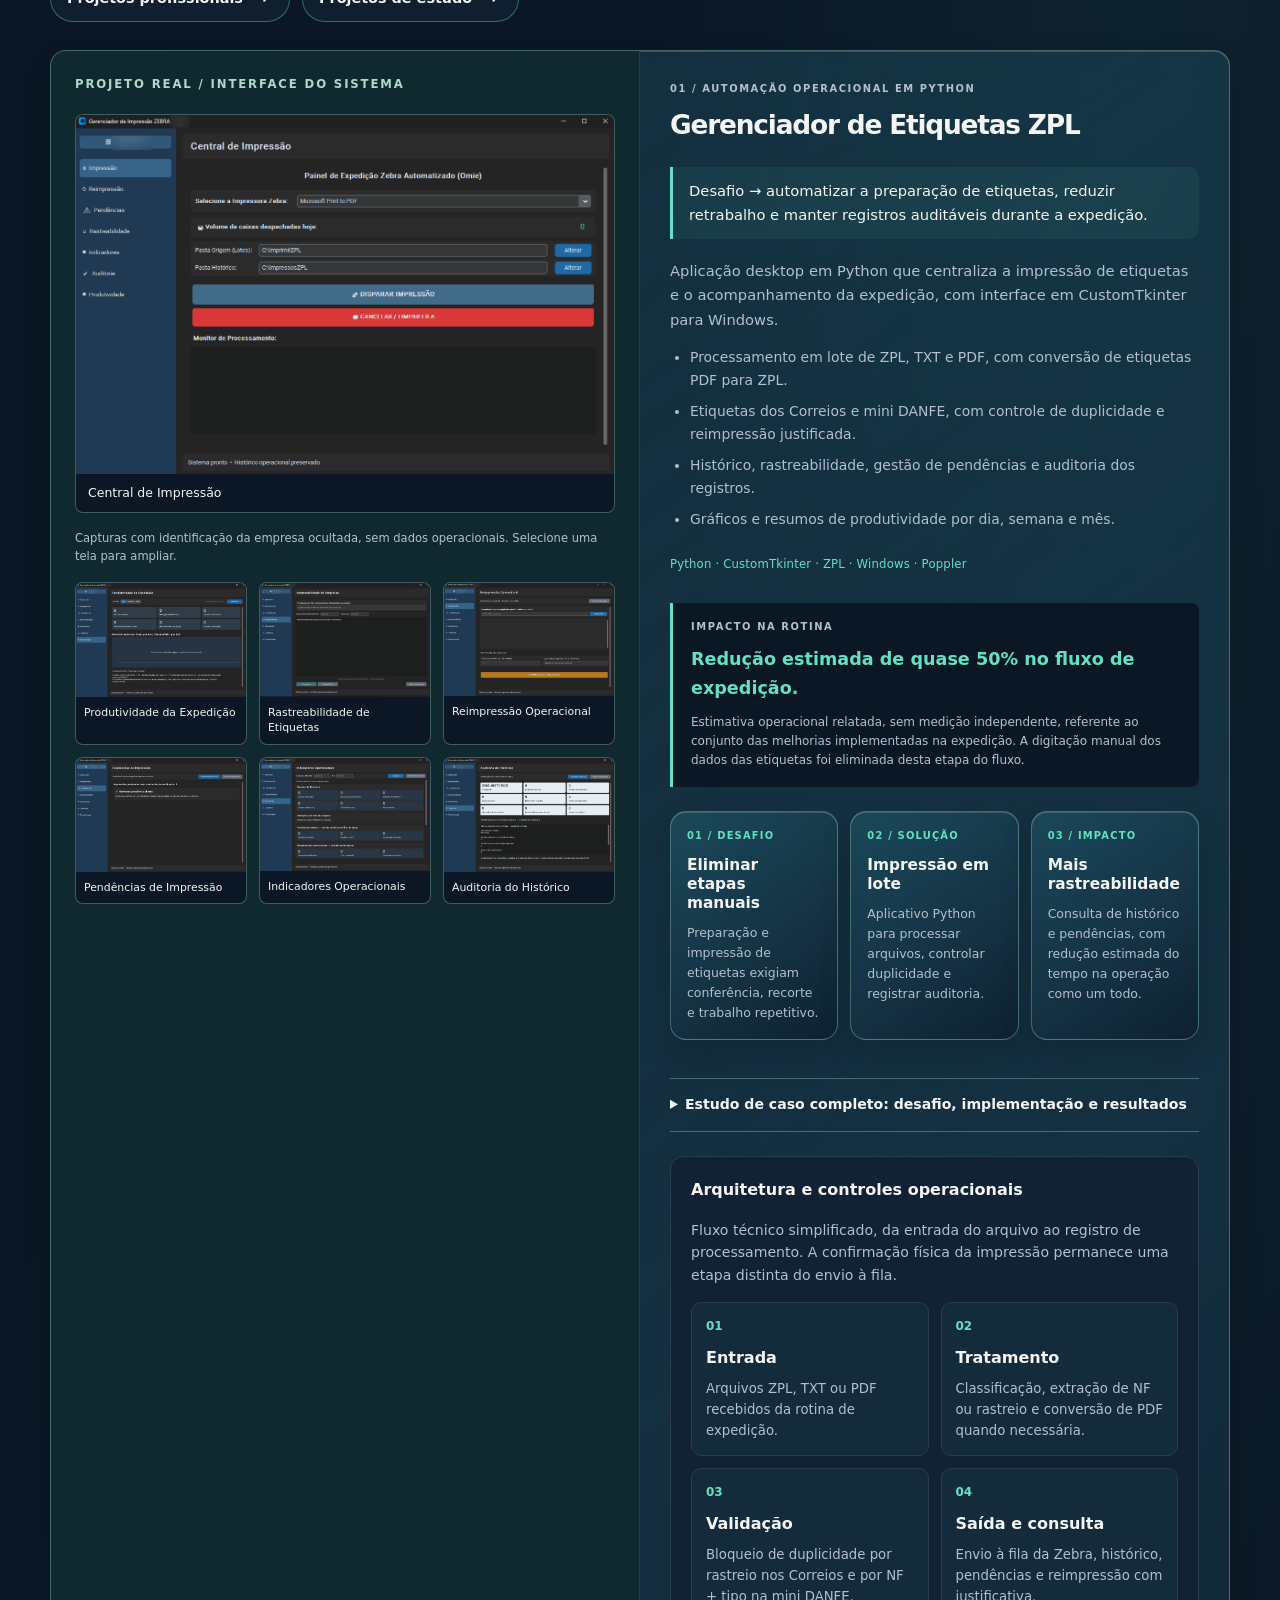
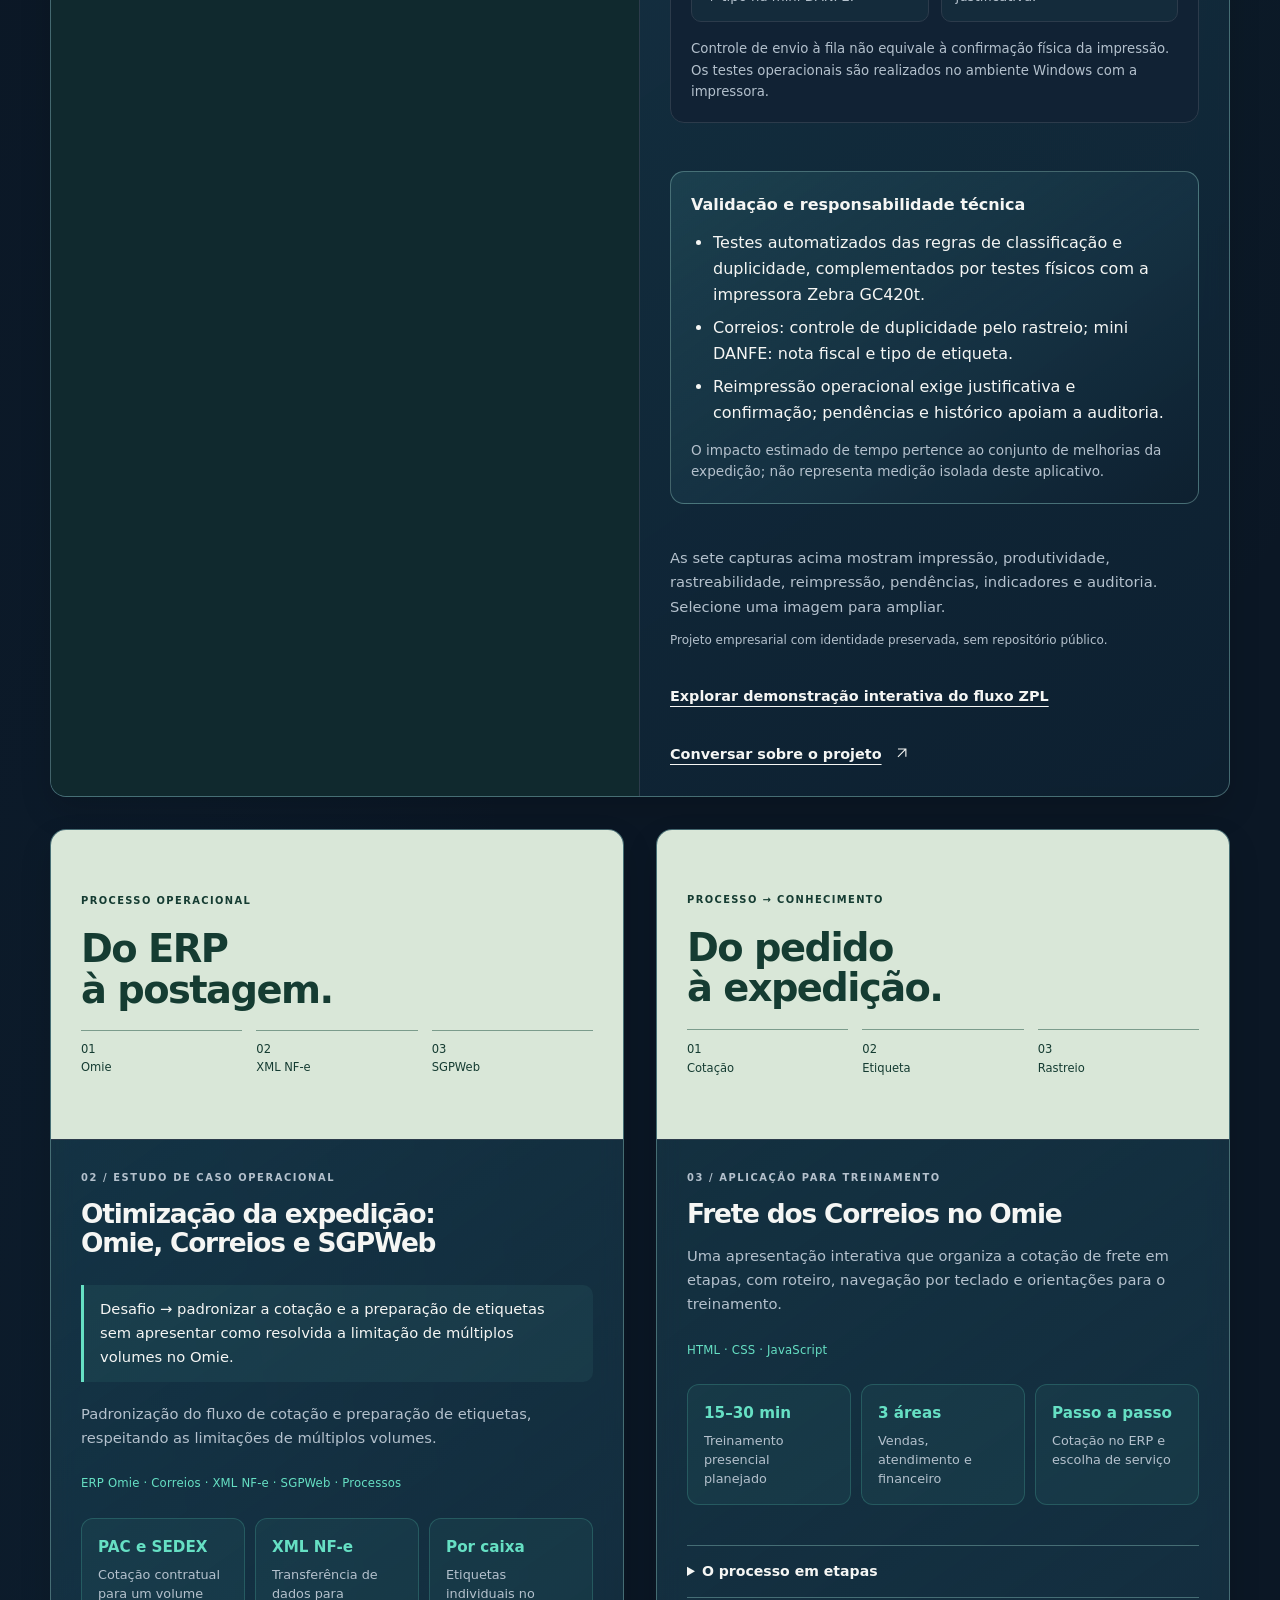
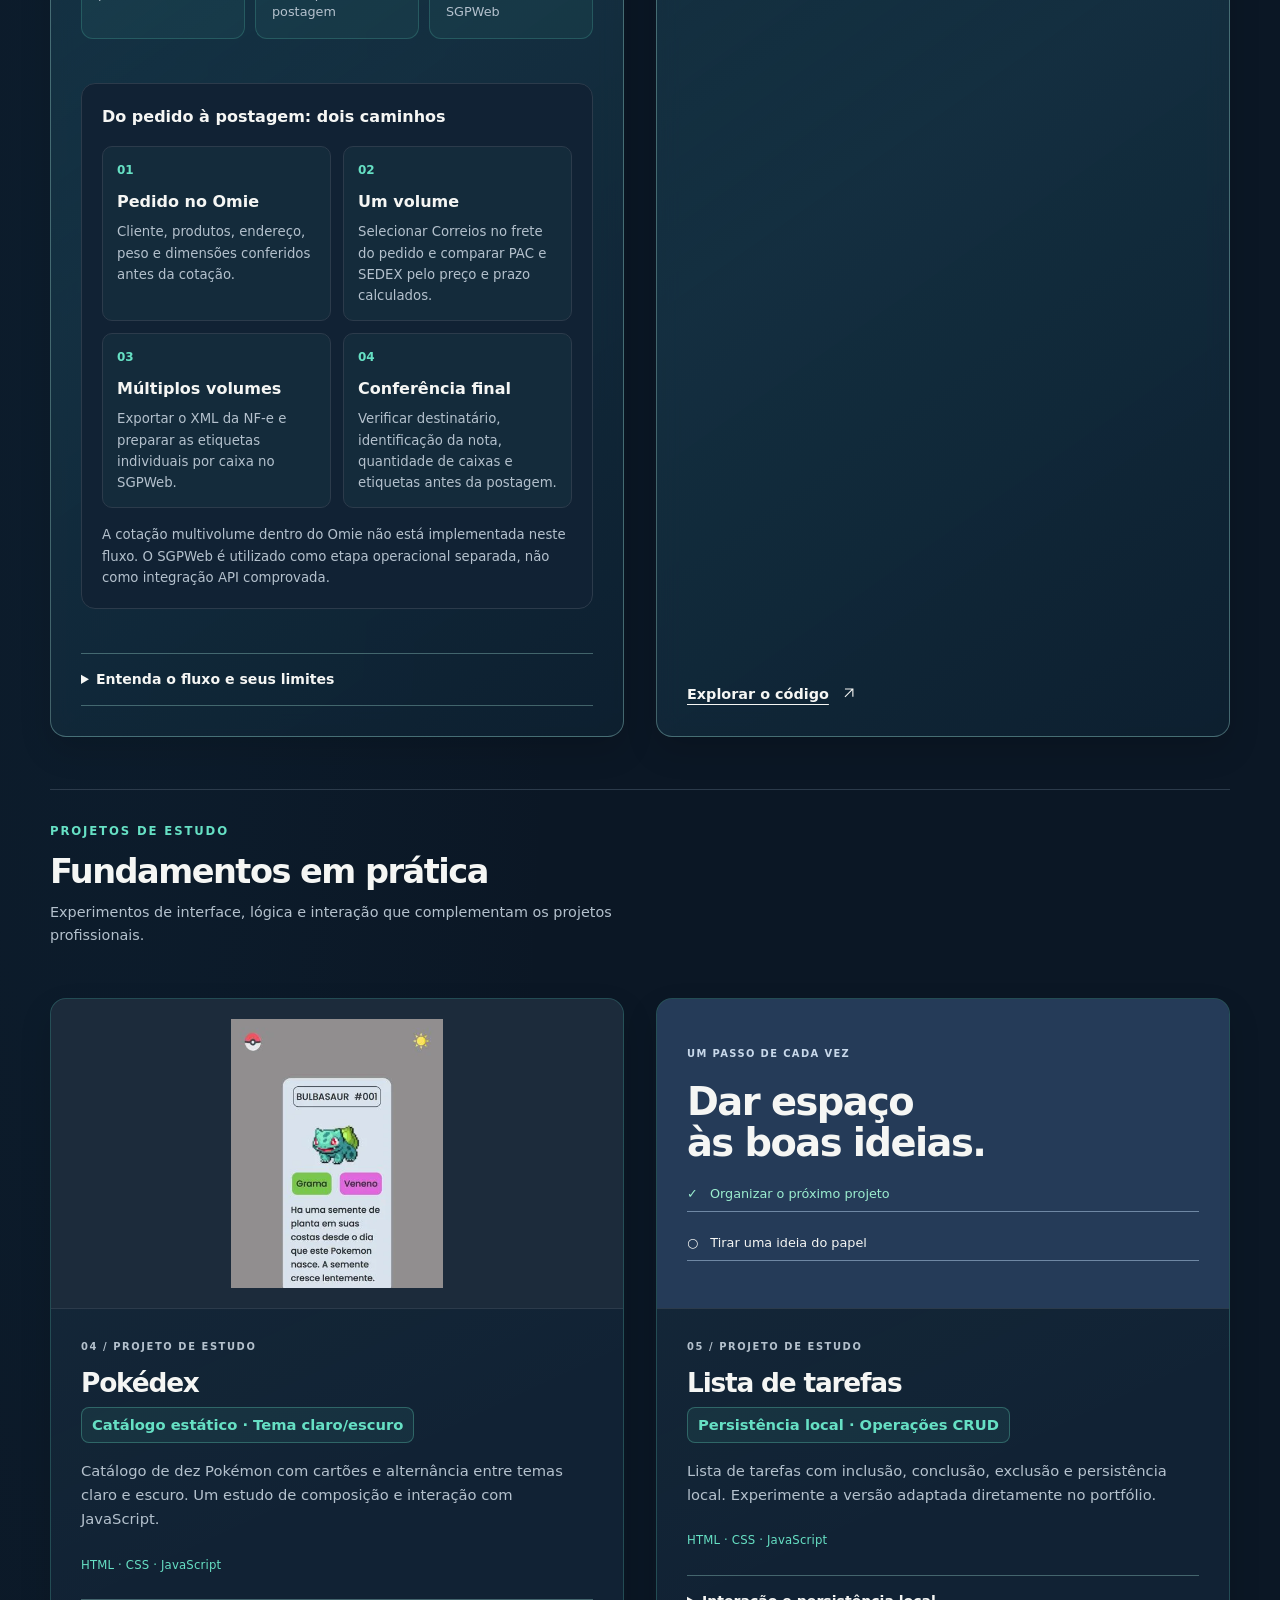
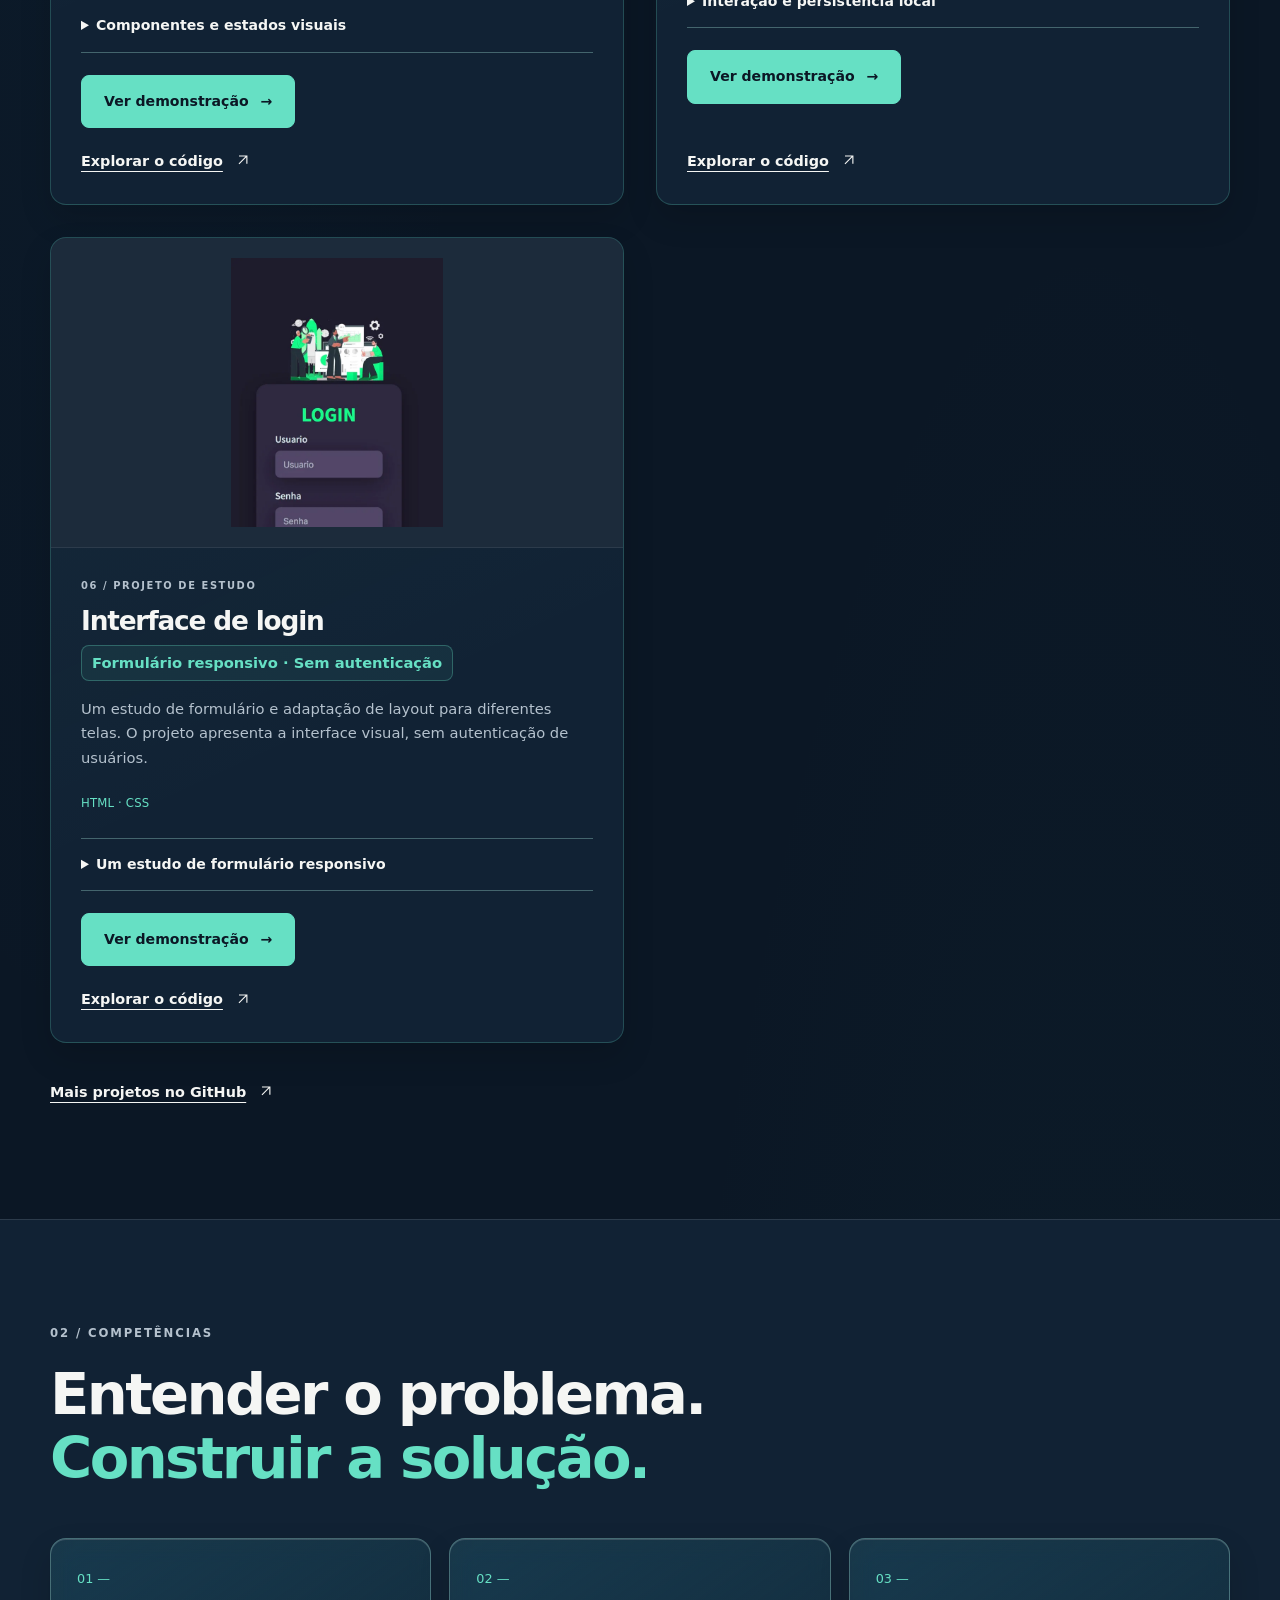
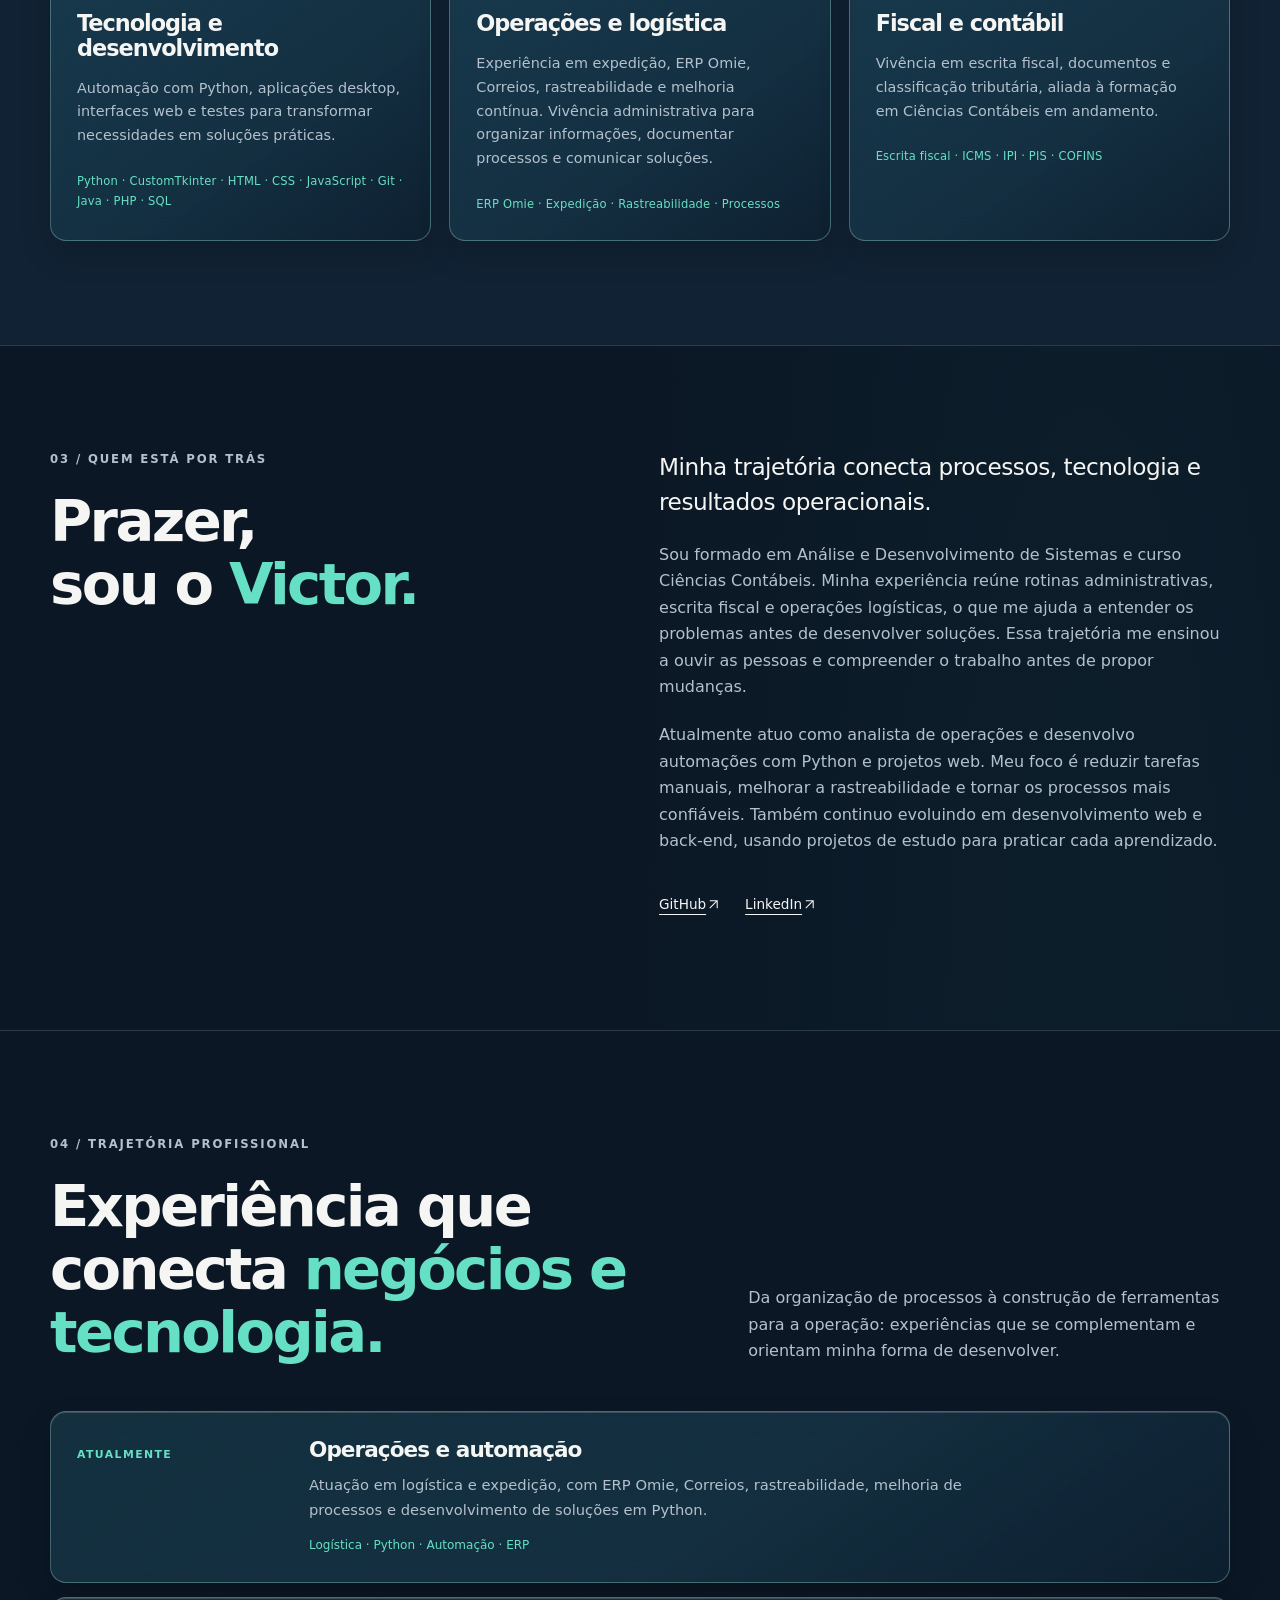
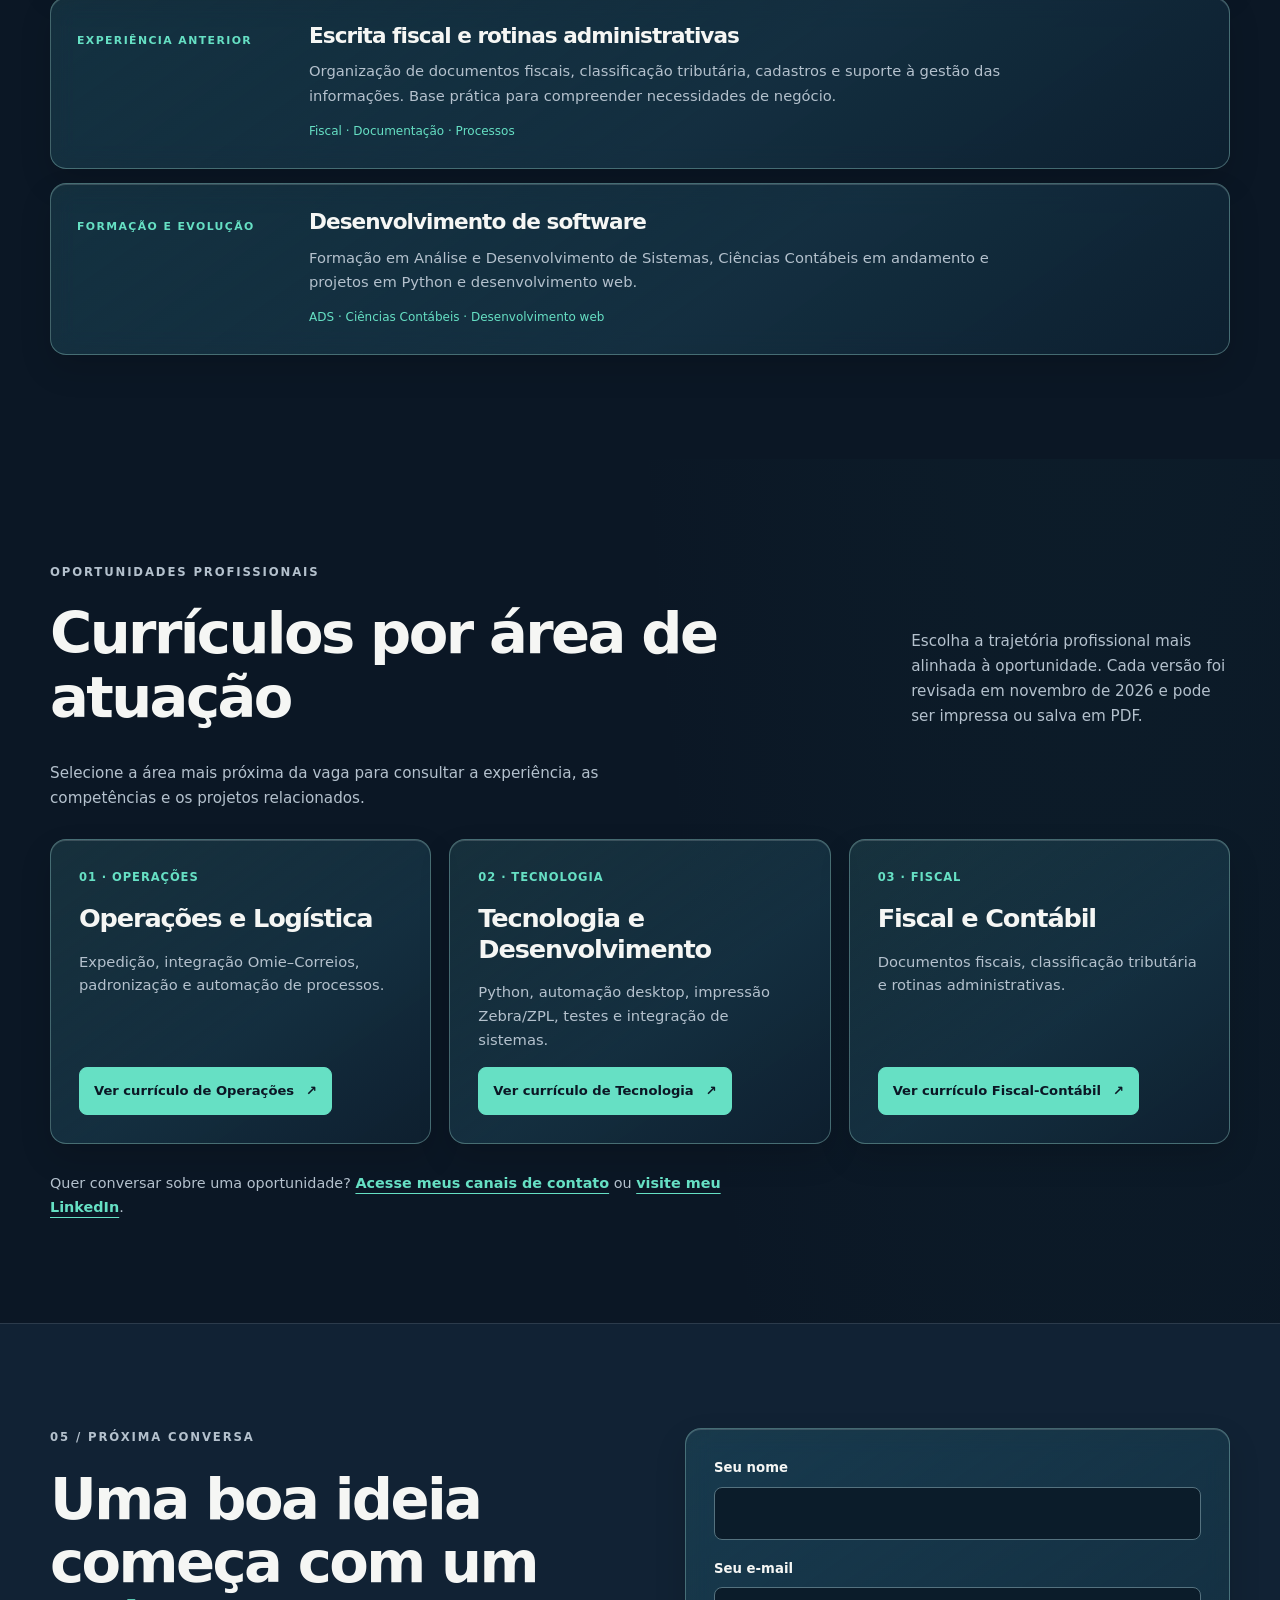
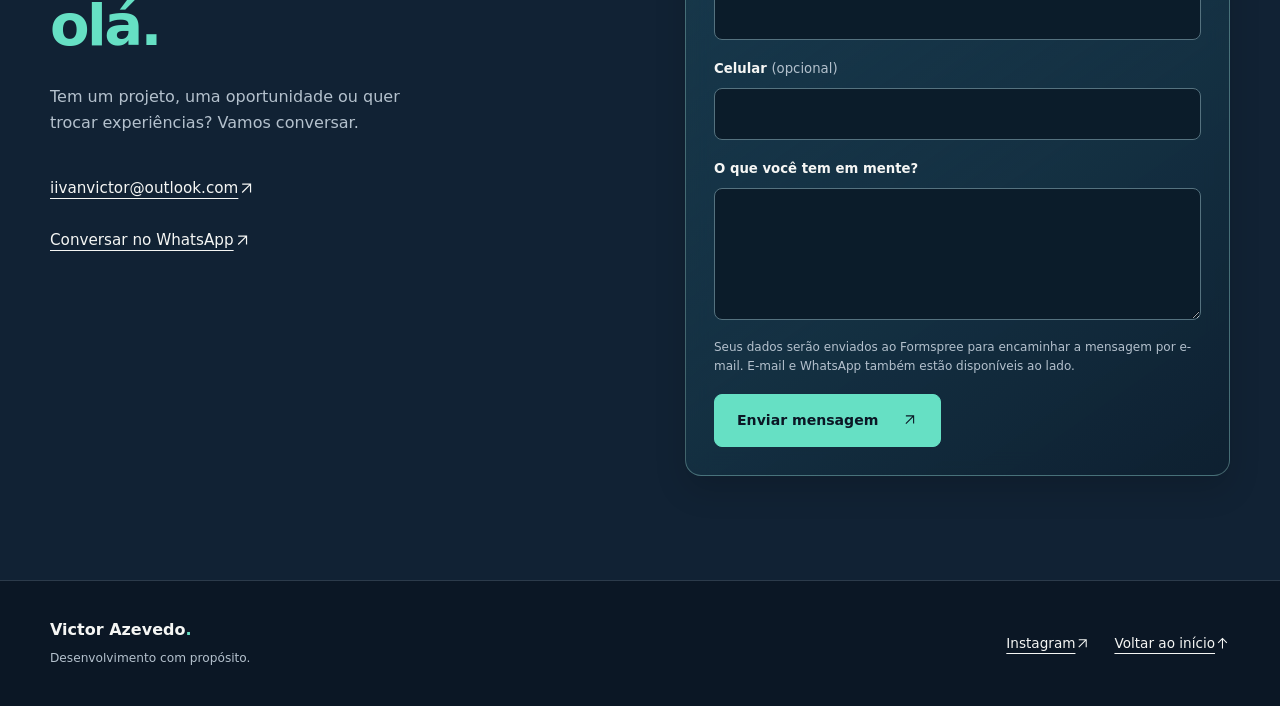
==== commit eed8375a: "brand: aplicar monograma IV no cabeçalho e favicon SVG" ====
--- a/index.html
+++ b/index.html
@@ -46,7 +46,7 @@
       }
     </script>
     <title>Victor Azevedo | Operações, Python e Automação</title>
-    <link rel="icon" href="images/victor_favicon.ico" sizes="32x32" />
+    <link rel="icon" href="images/ivan-victor-monograma.svg" type="image/svg+xml" />\n    <link rel="icon" href="images/victor_favicon.ico" sizes="32x32" />
     <link rel="preload" href="images/victor-profile.webp" as="image" fetchpriority="high" />
     <link rel="stylesheet" href="css/style.css?v=3.9.0" />
     <script>document.documentElement.classList.add("js-enabled");</script>
@@ -62,7 +62,7 @@
       <div class="container header-inner">
         <a class="brand" href="#inicio" aria-label="Victor Azevedo, início"
           ><img
-            src="images/logo_small_victor.png"
+            src="images/ivan-victor-monograma.svg"
             decoding="async"
             width="48"
             height="48"
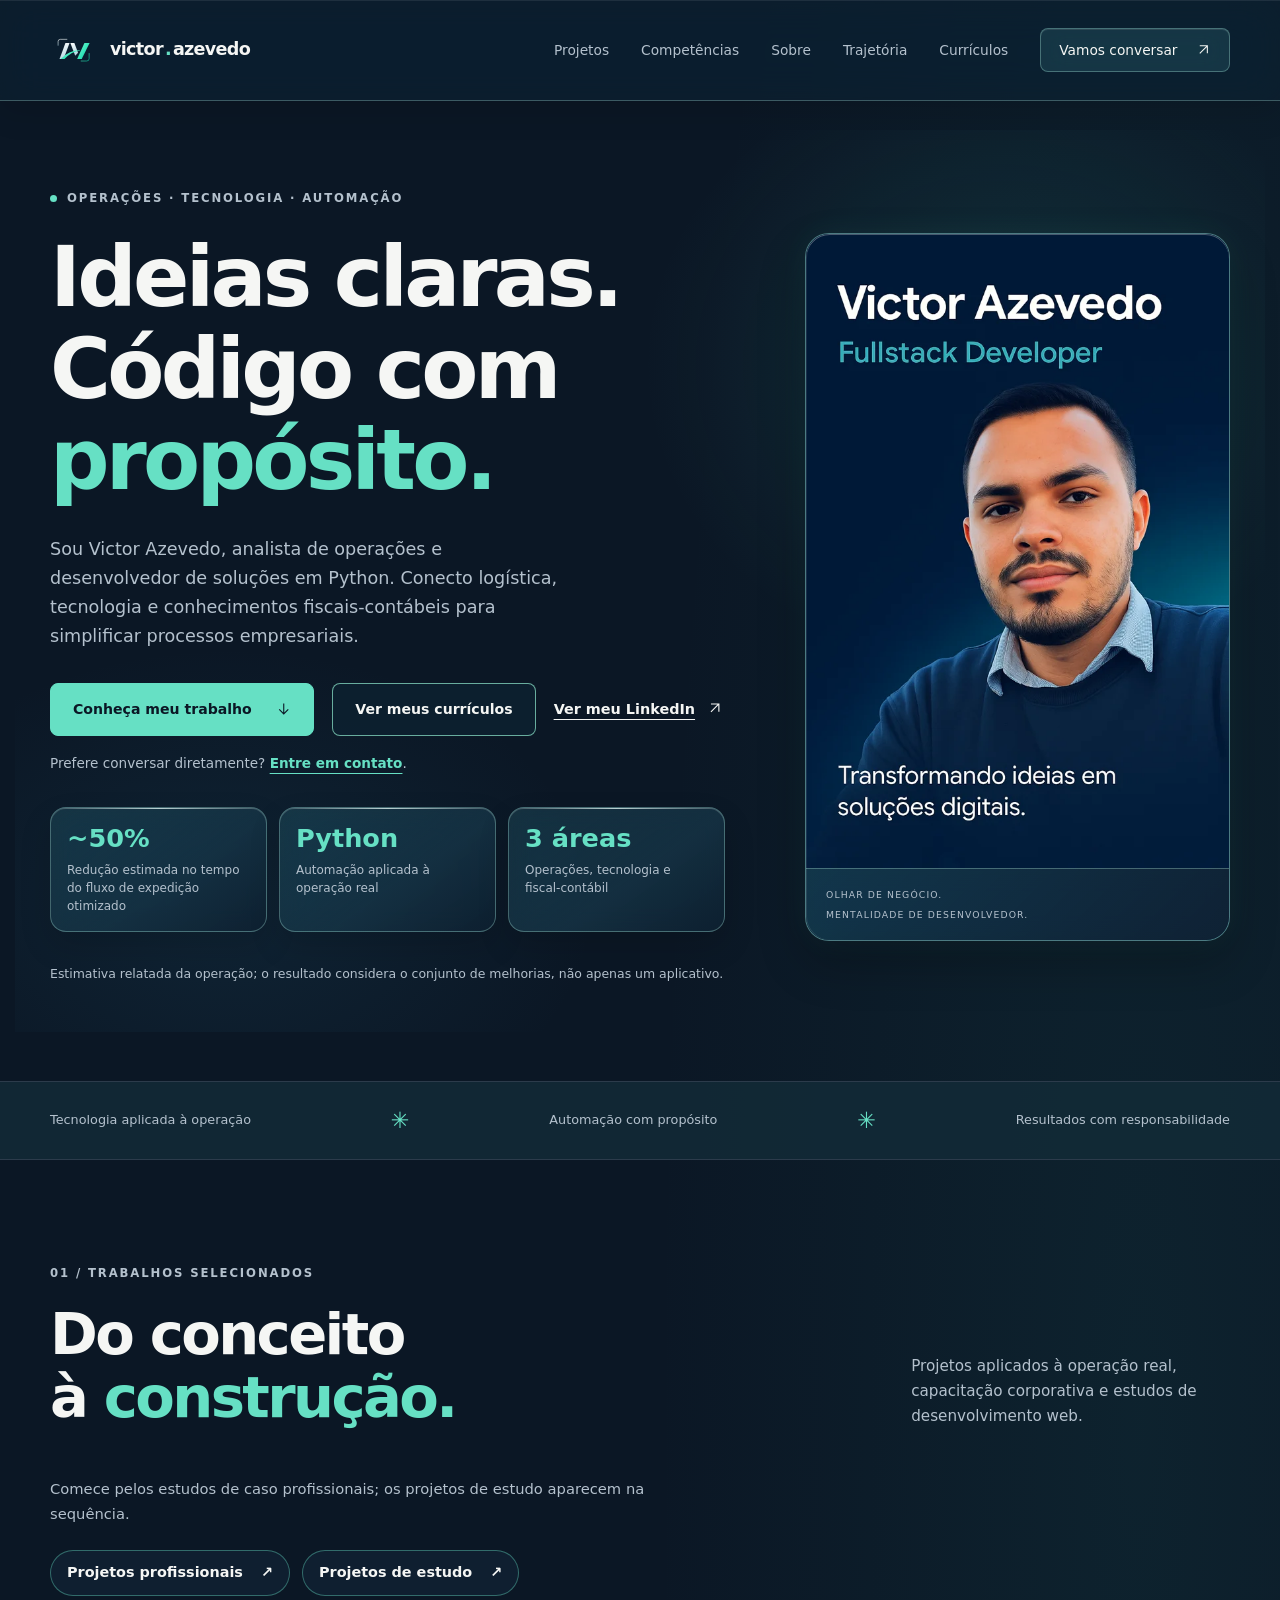
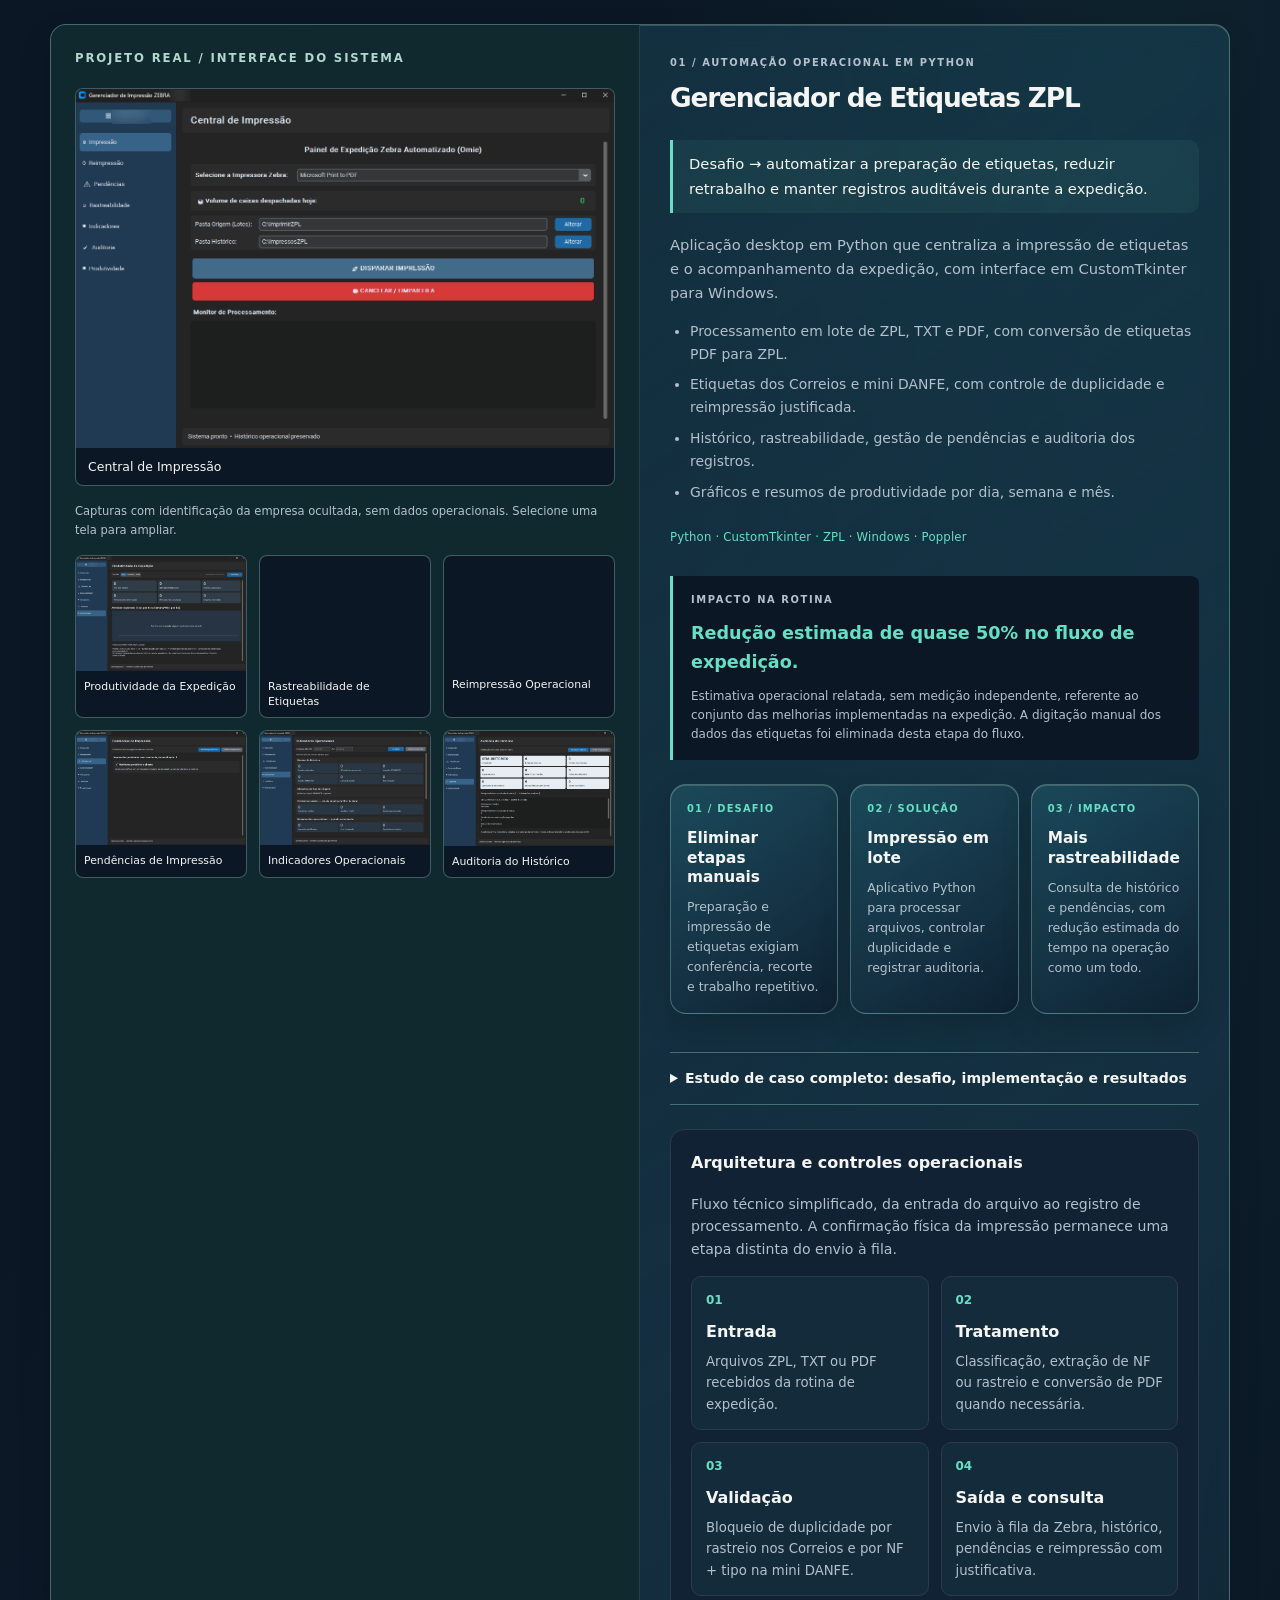
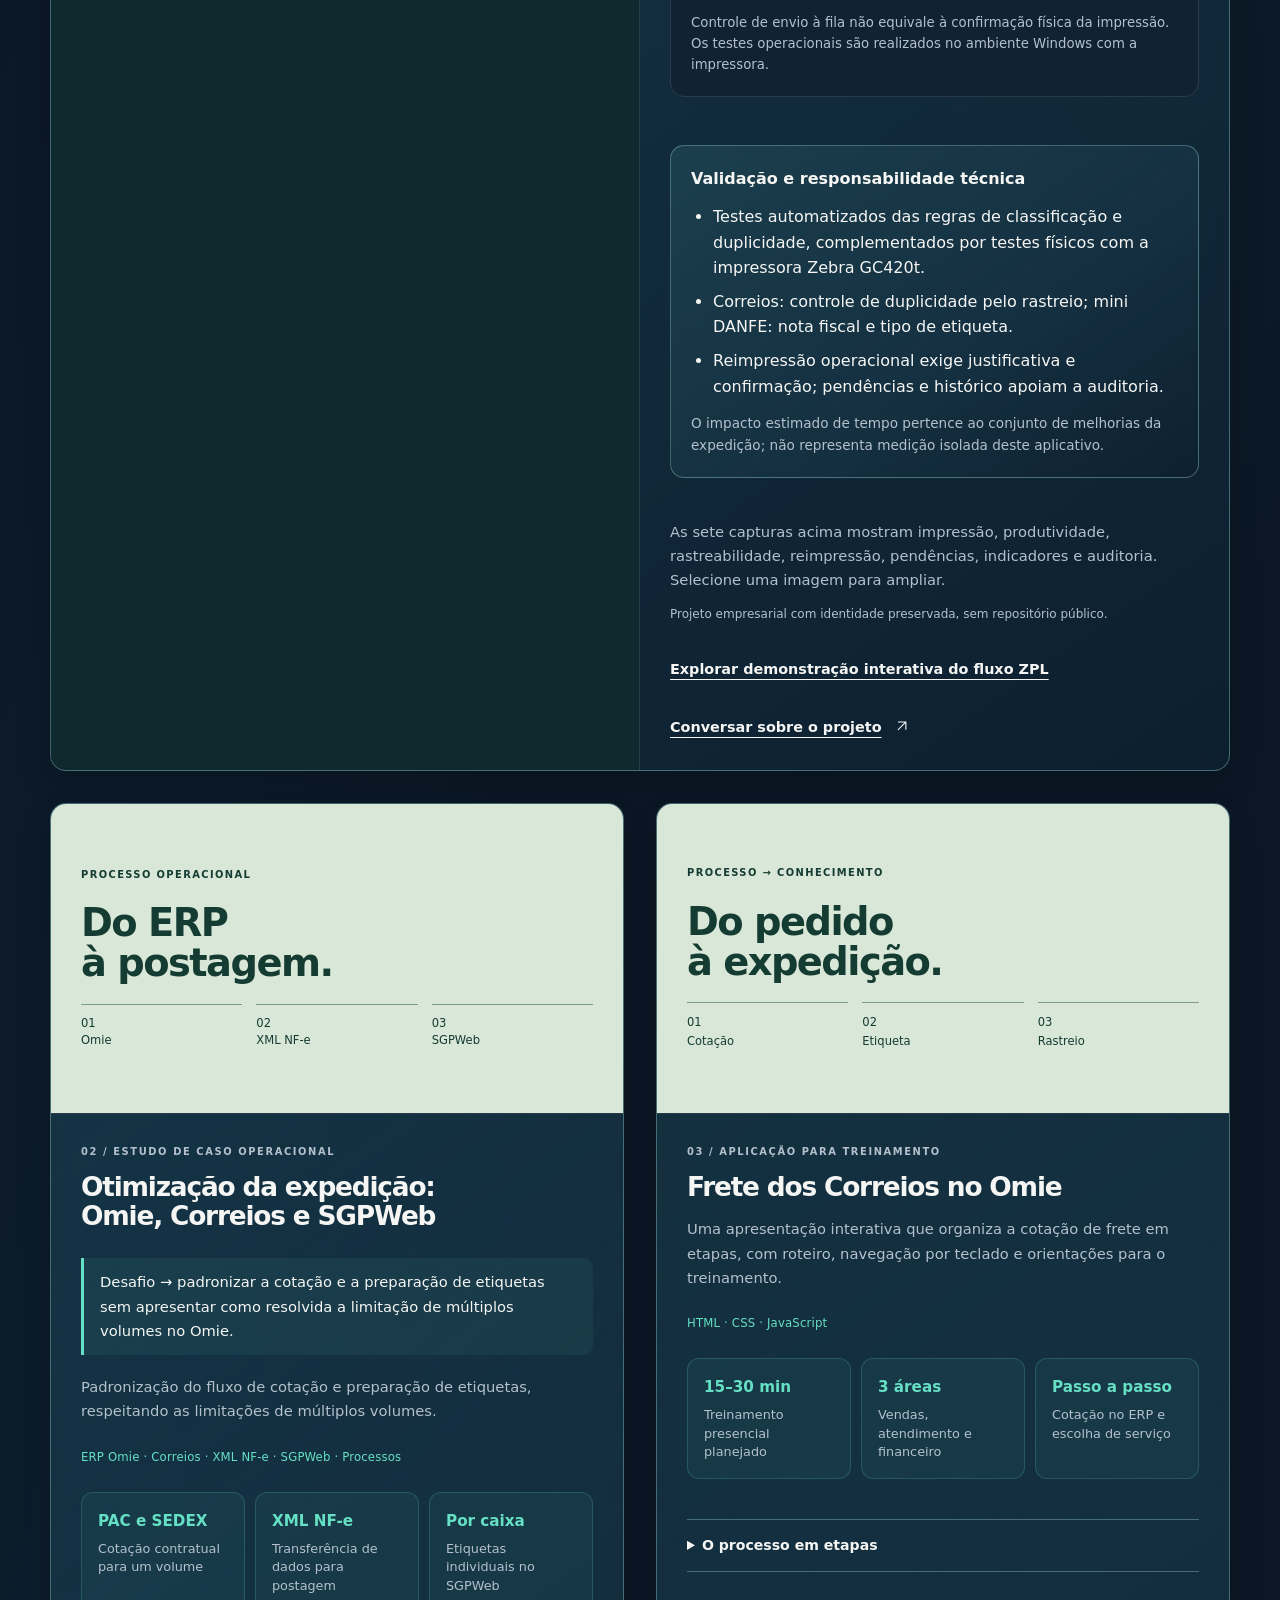
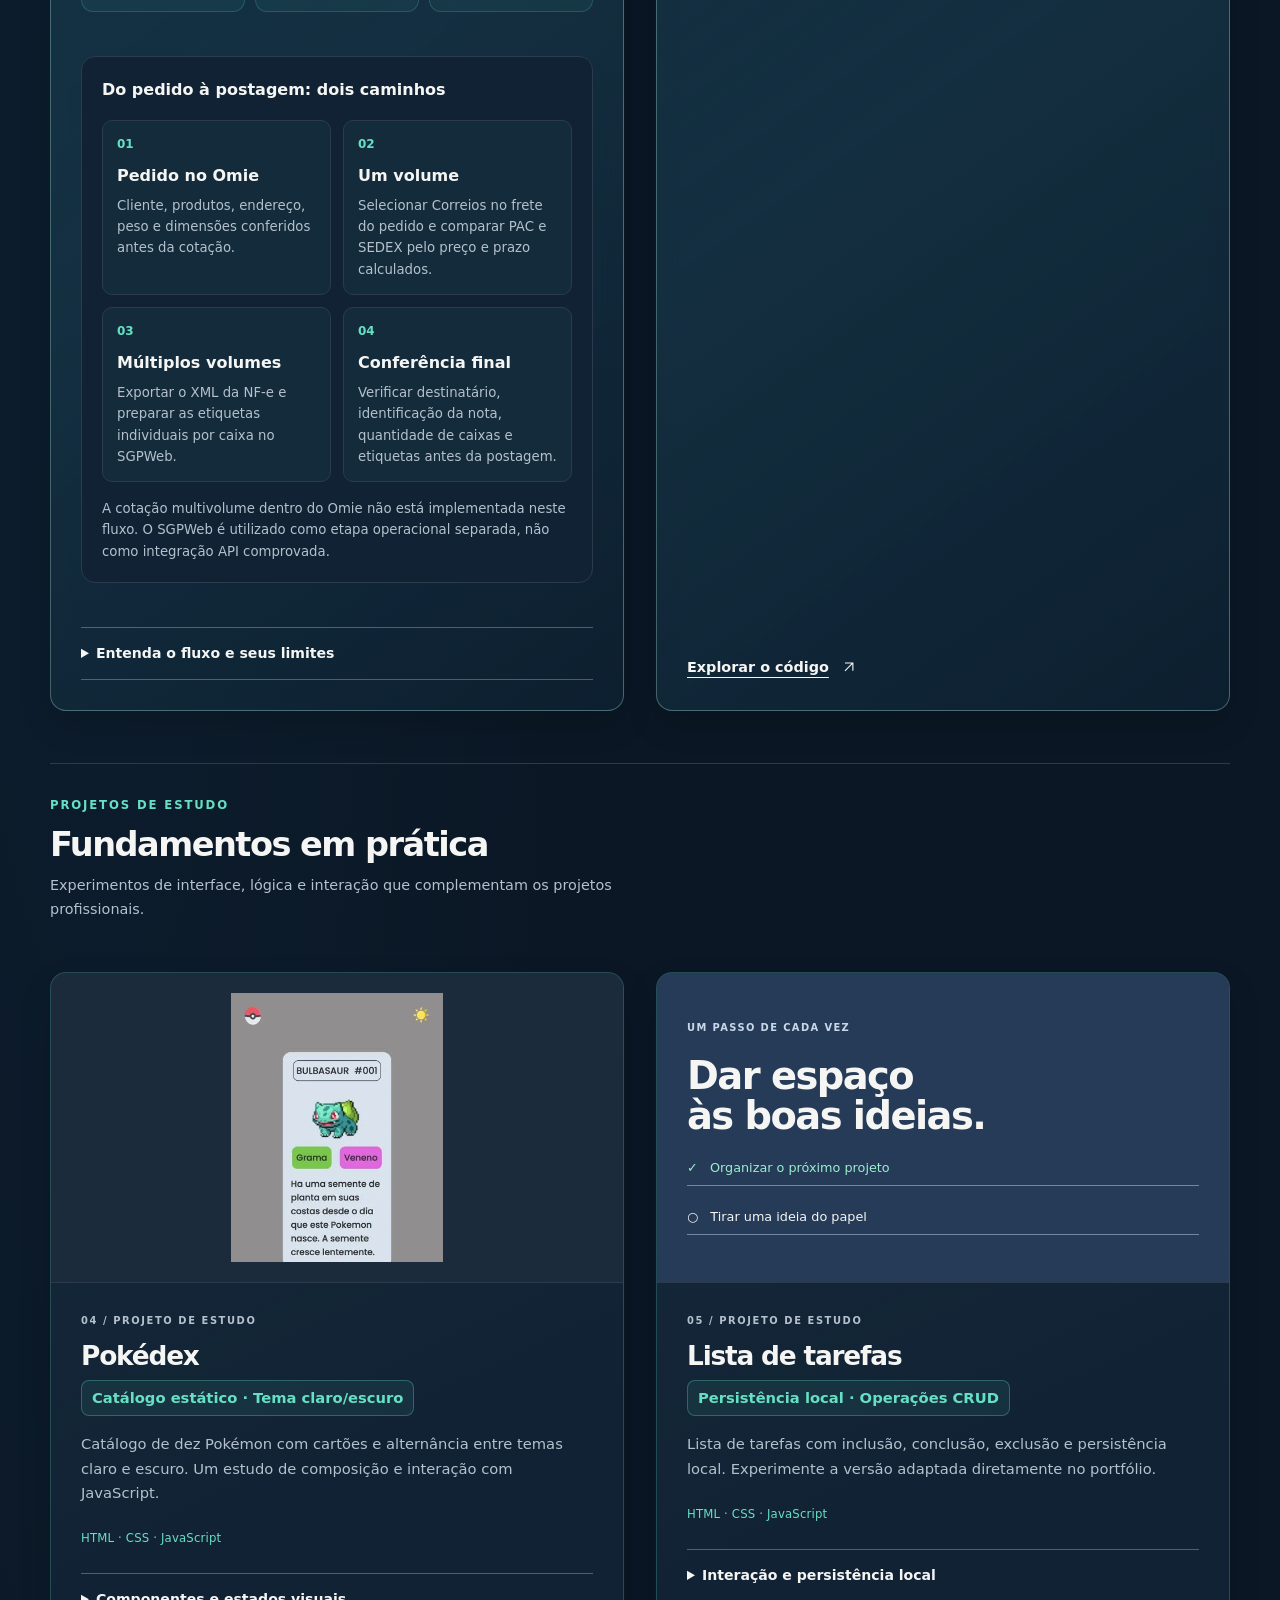
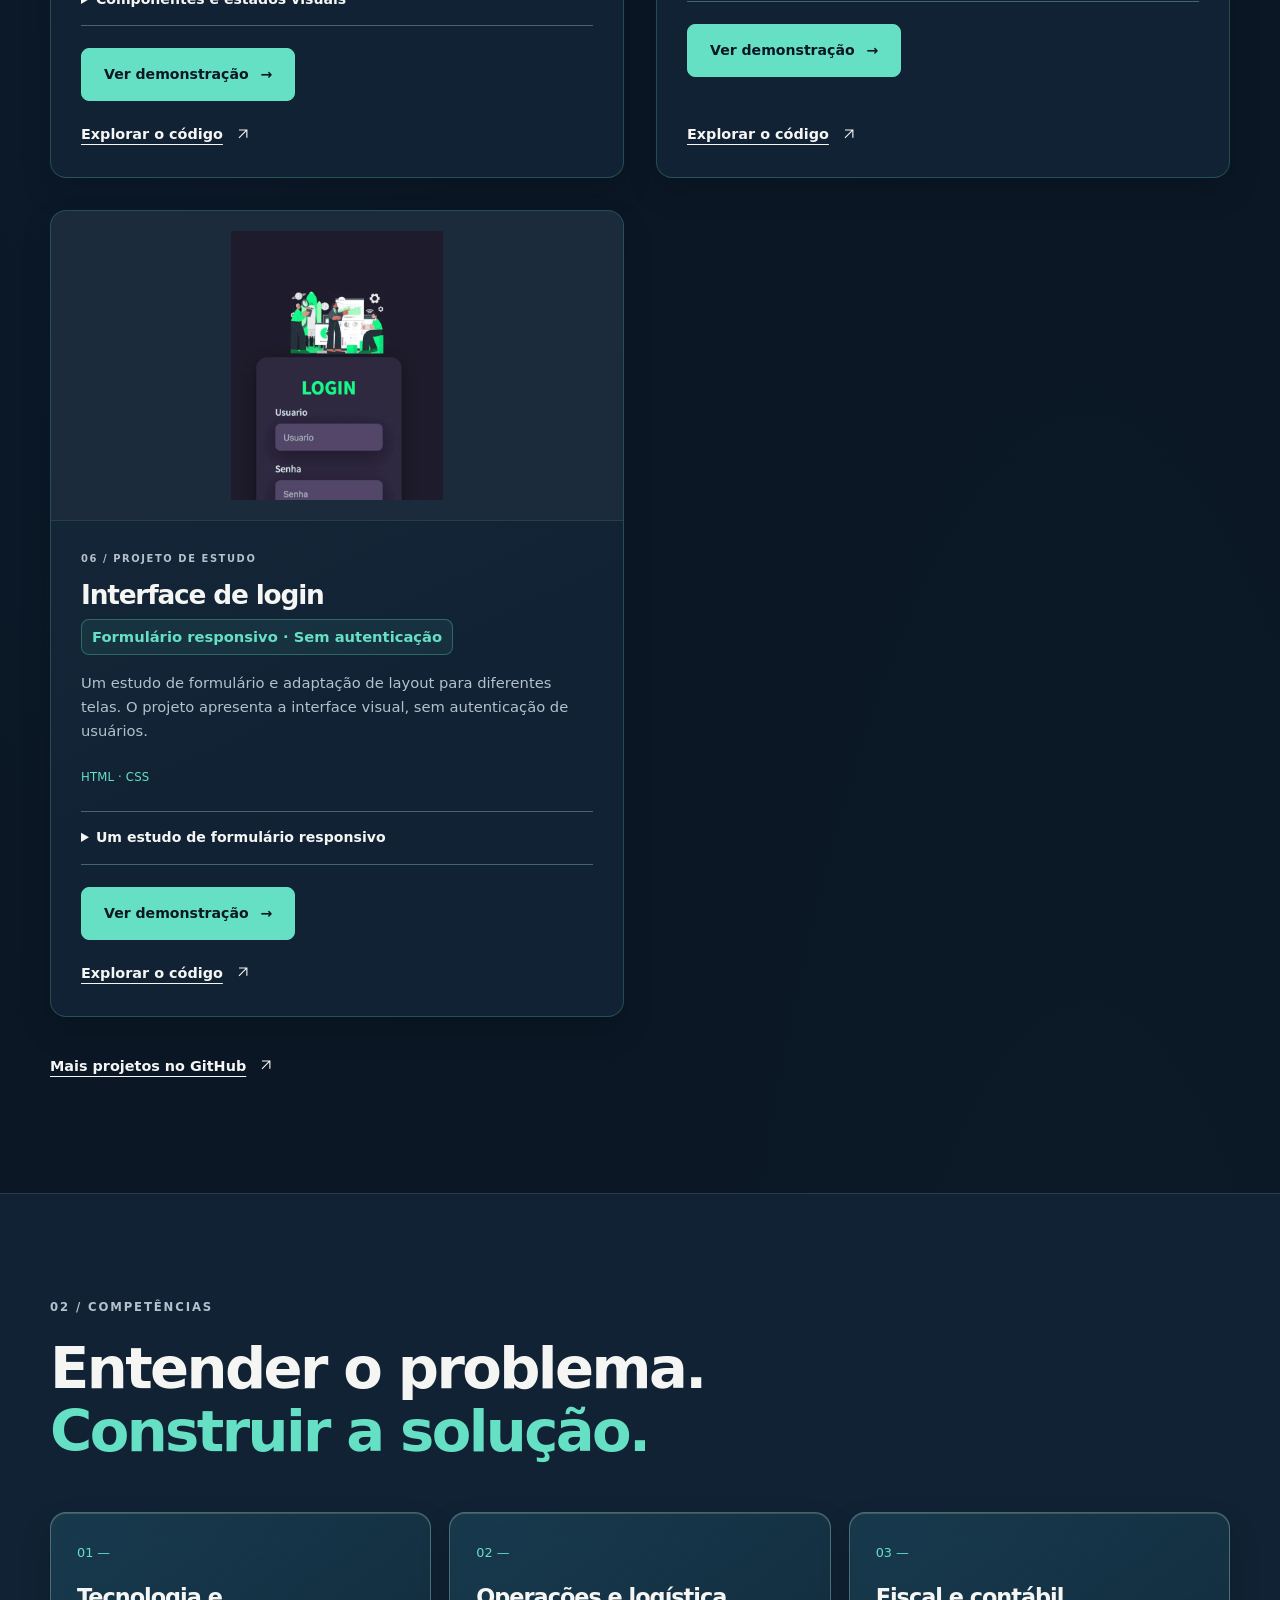
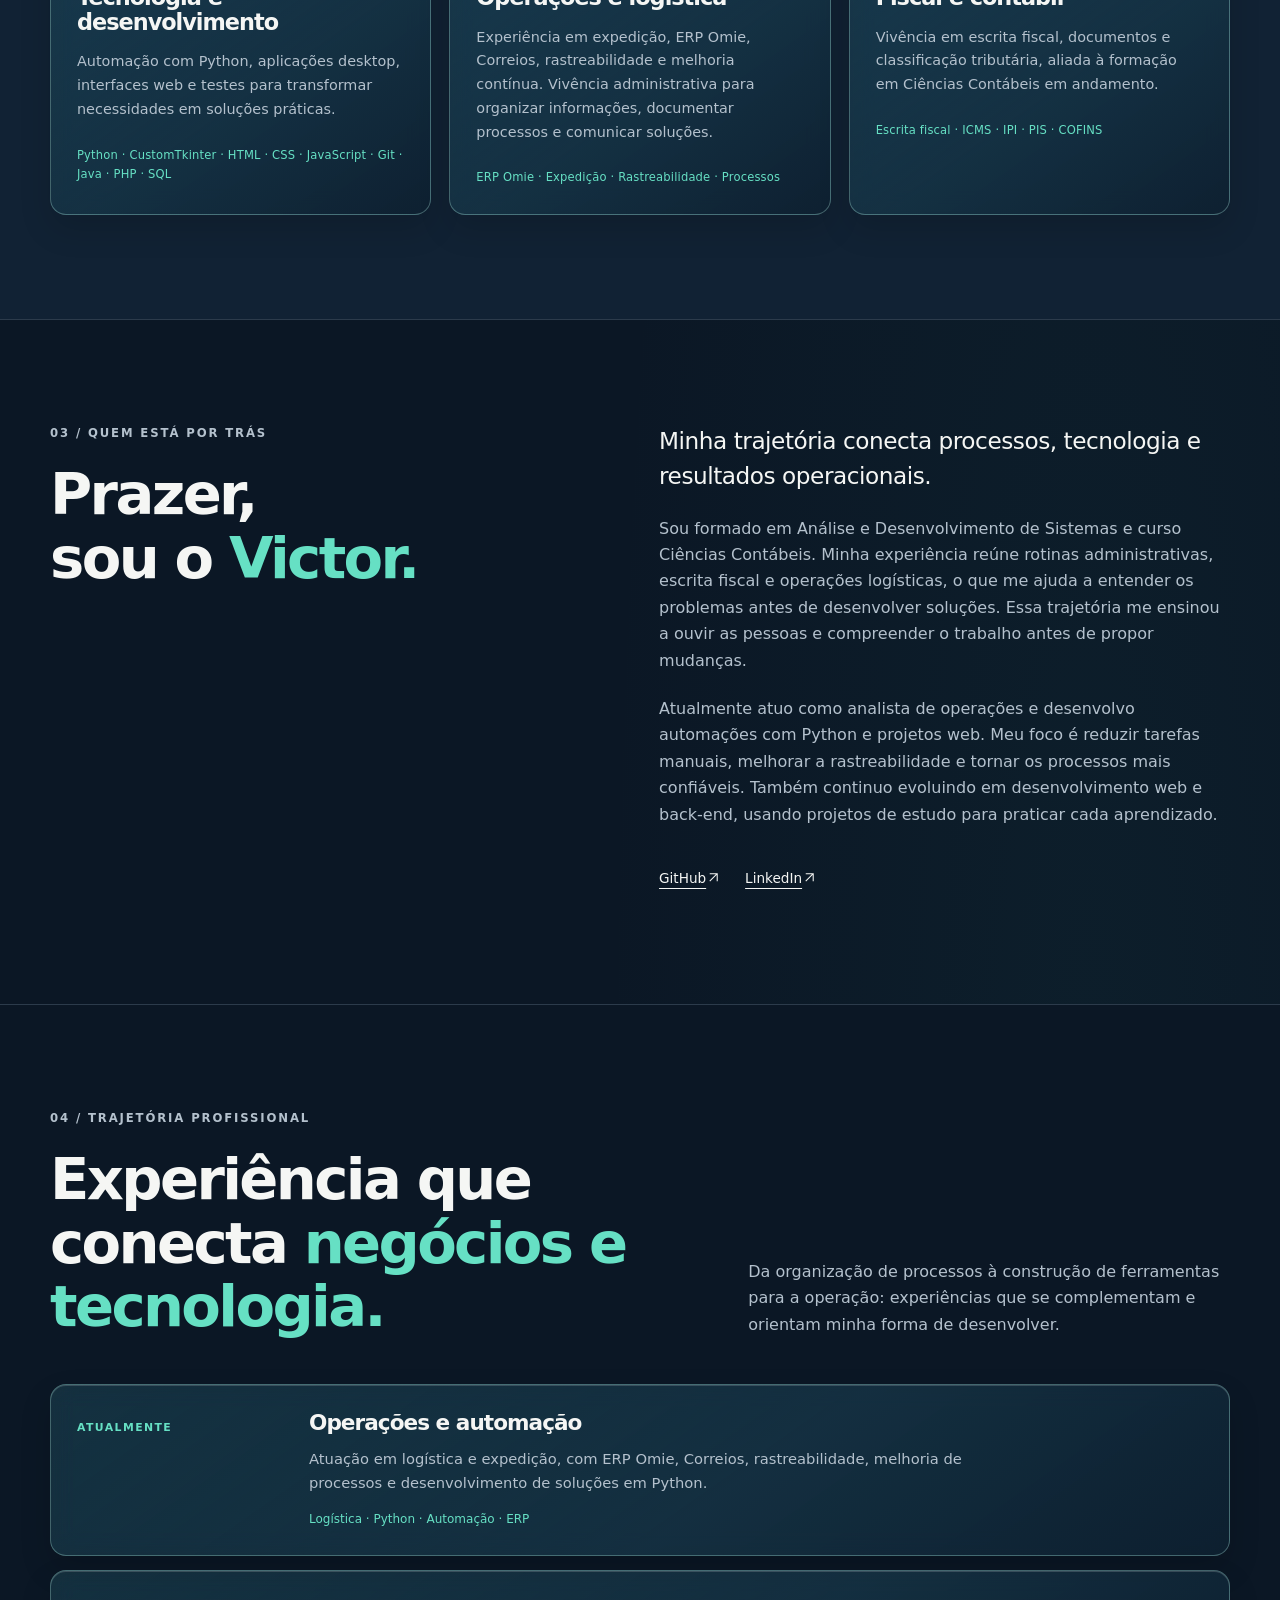
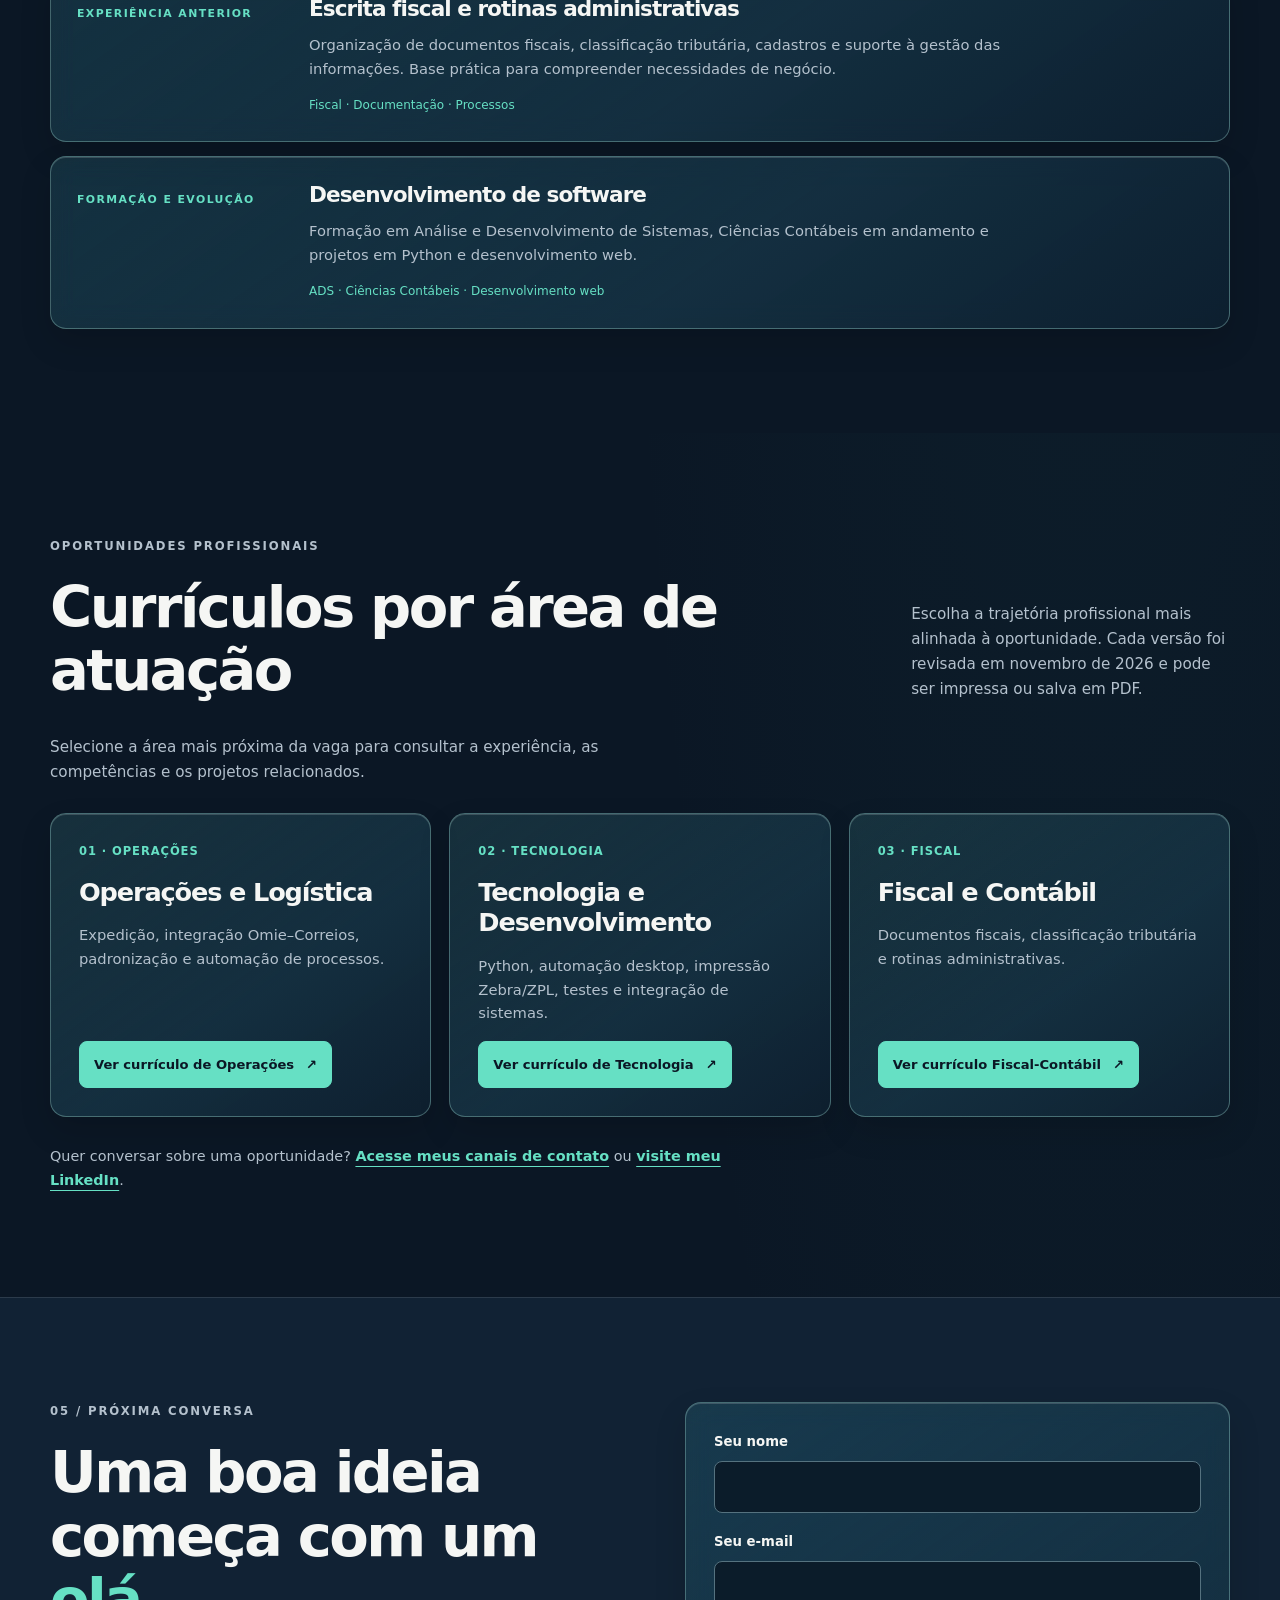
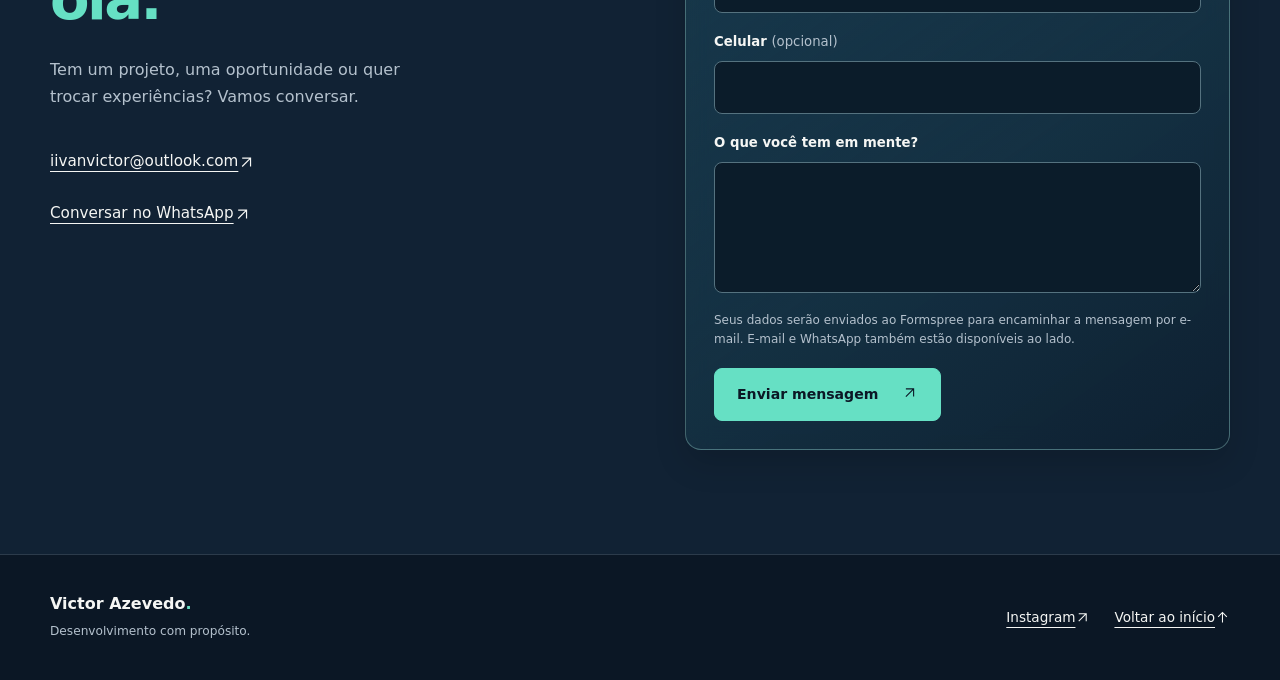
==== commit c5f52afd: "fix: remover escape literal exibido no topo do portfólio" ====
--- a/index.html
+++ b/index.html
@@ -46,7 +46,7 @@
       }
     </script>
     <title>Victor Azevedo | Operações, Python e Automação</title>
-    <link rel="icon" href="images/ivan-victor-monograma.svg" type="image/svg+xml" />\n    <link rel="icon" href="images/victor_favicon.ico" sizes="32x32" />
+    <link rel="icon" href="images/ivan-victor-monograma.svg" type="image/svg+xml" />
     <link rel="preload" href="images/victor-profile.webp" as="image" fetchpriority="high" />
     <link rel="stylesheet" href="css/style.css?v=3.9.0" />
     <script>document.documentElement.classList.add("js-enabled");</script>
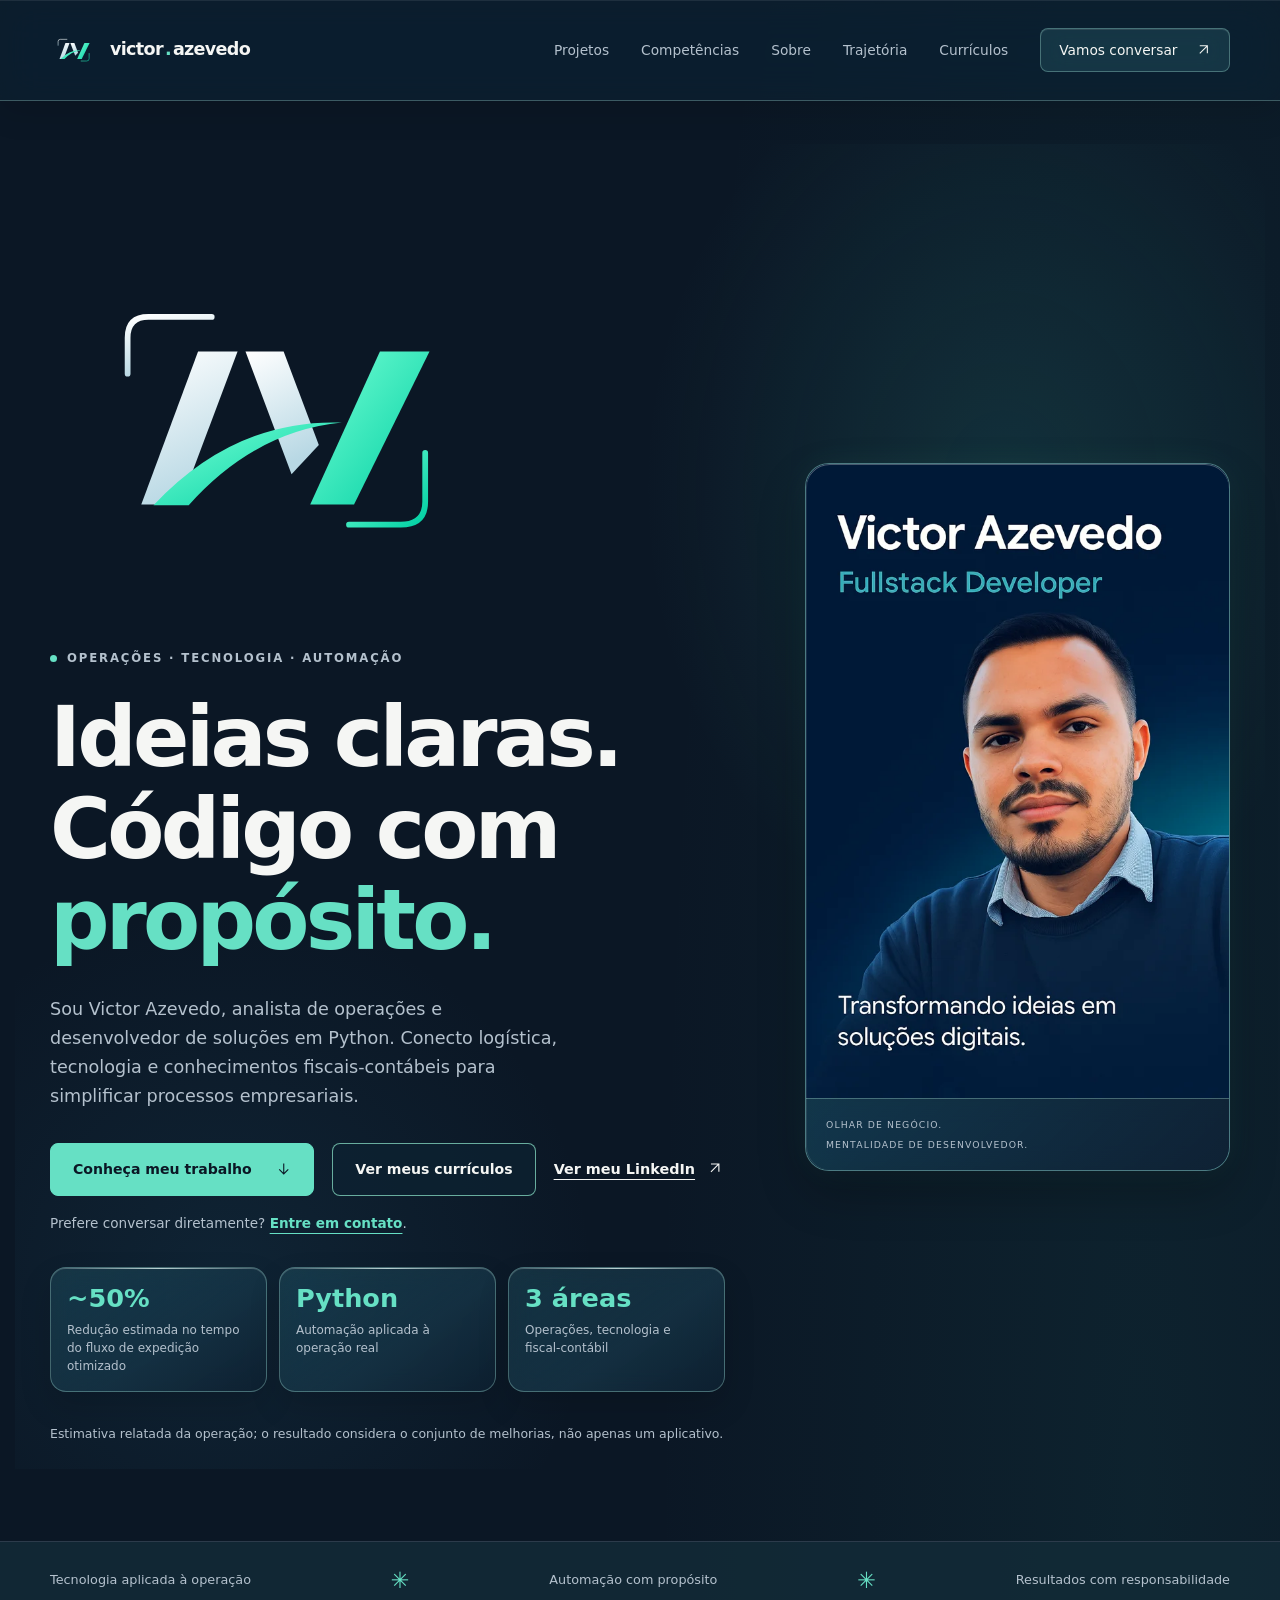
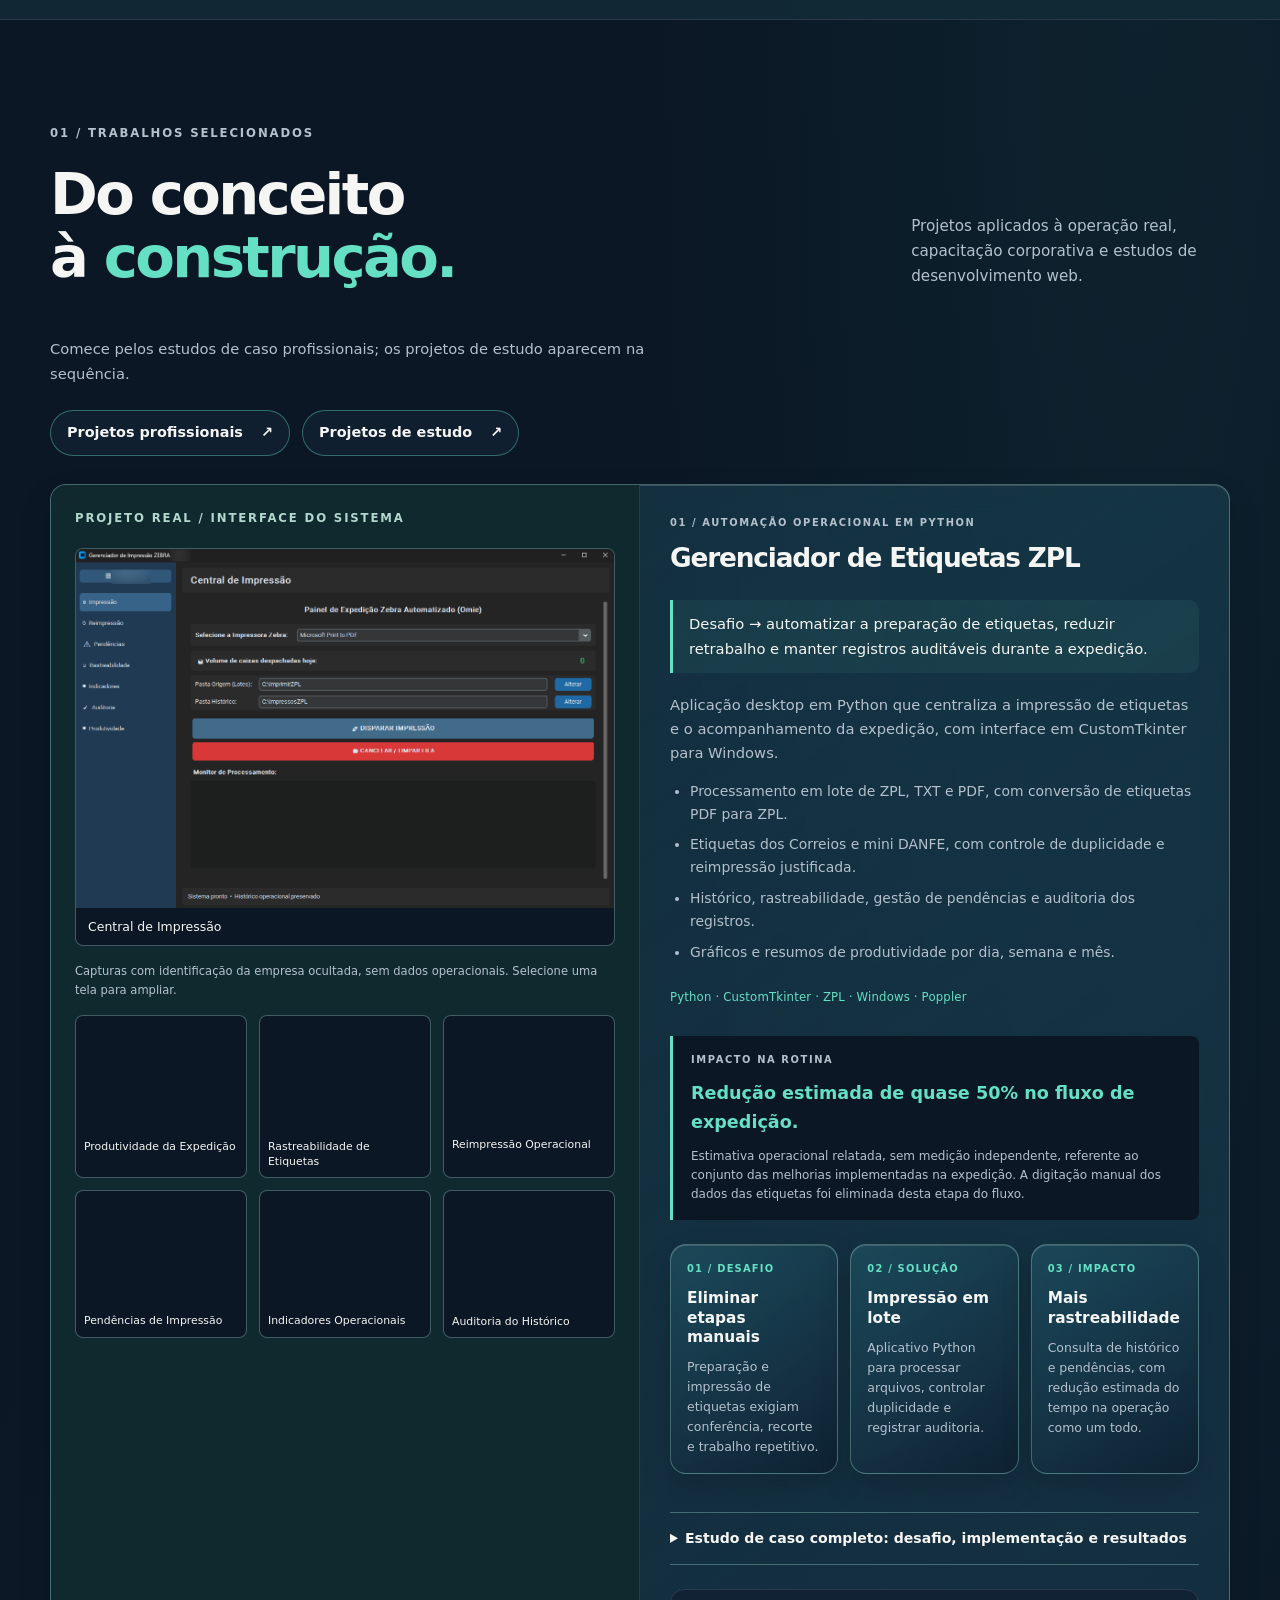
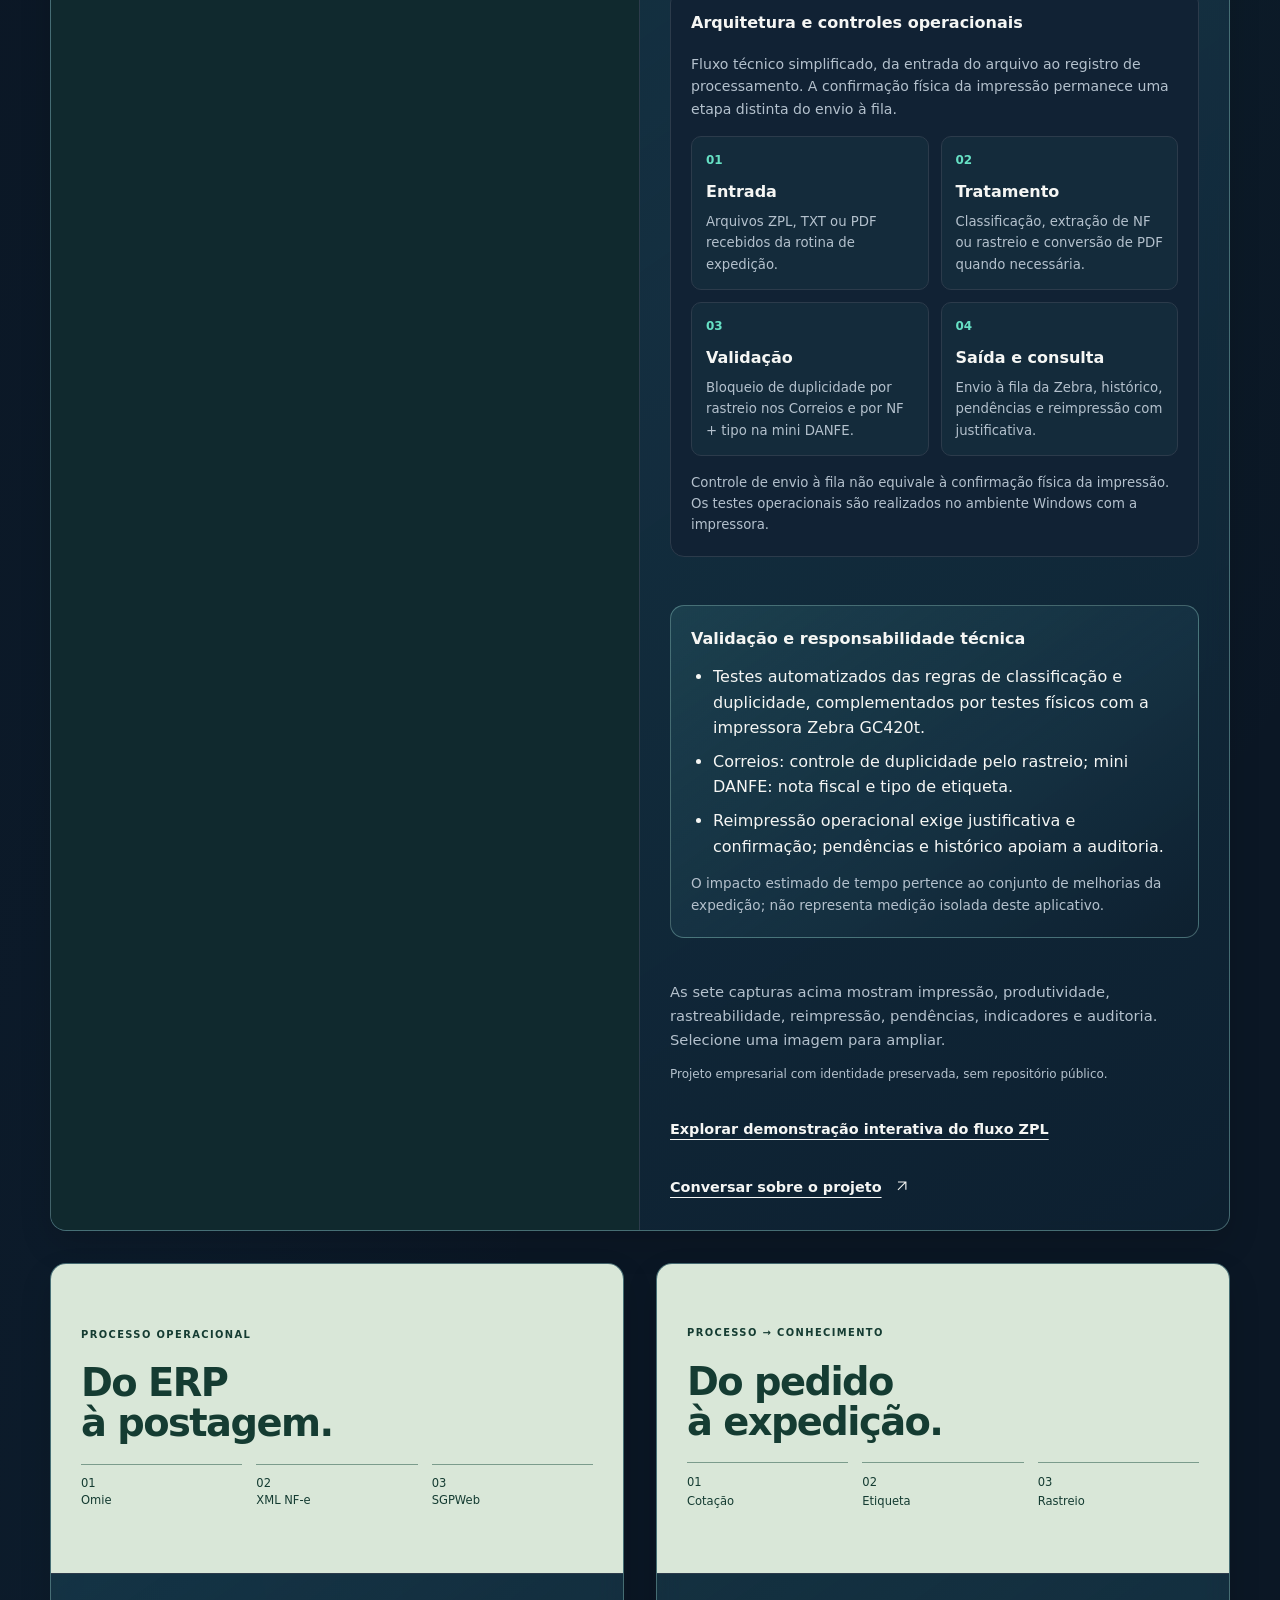
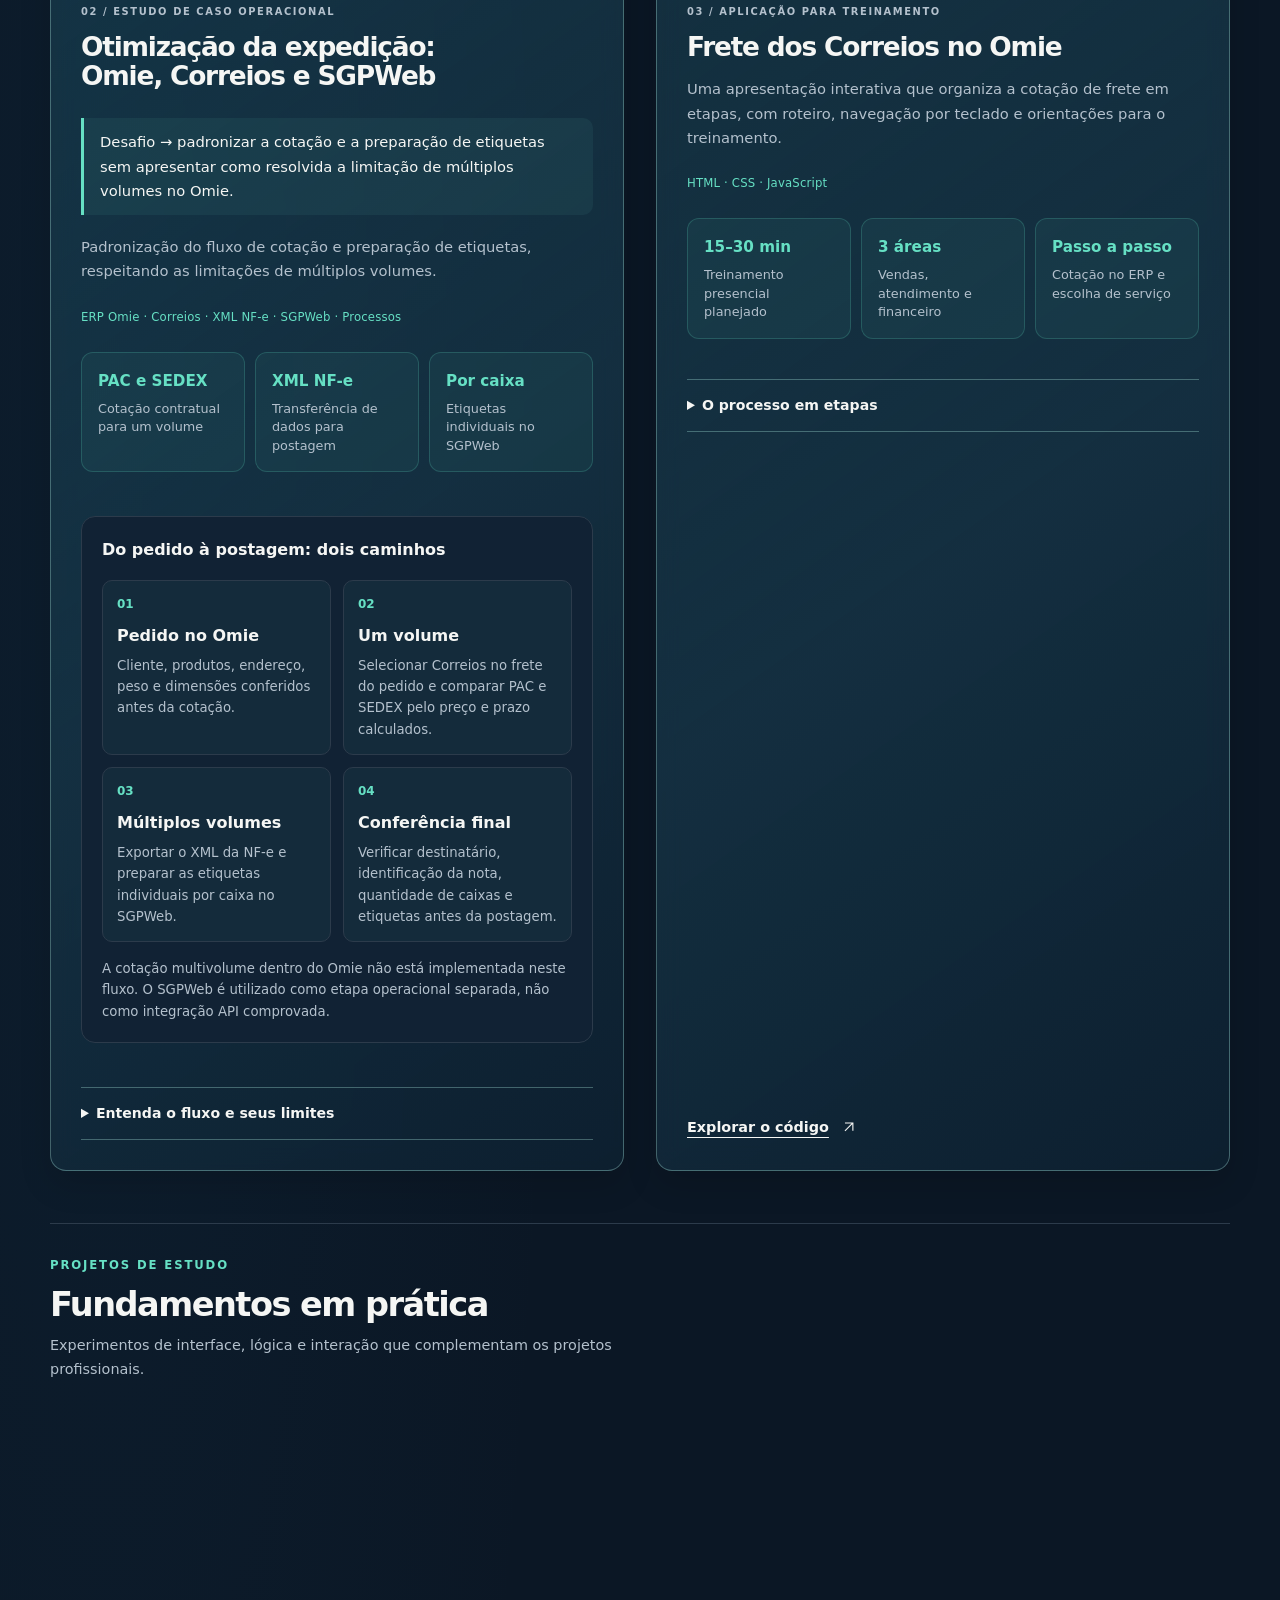
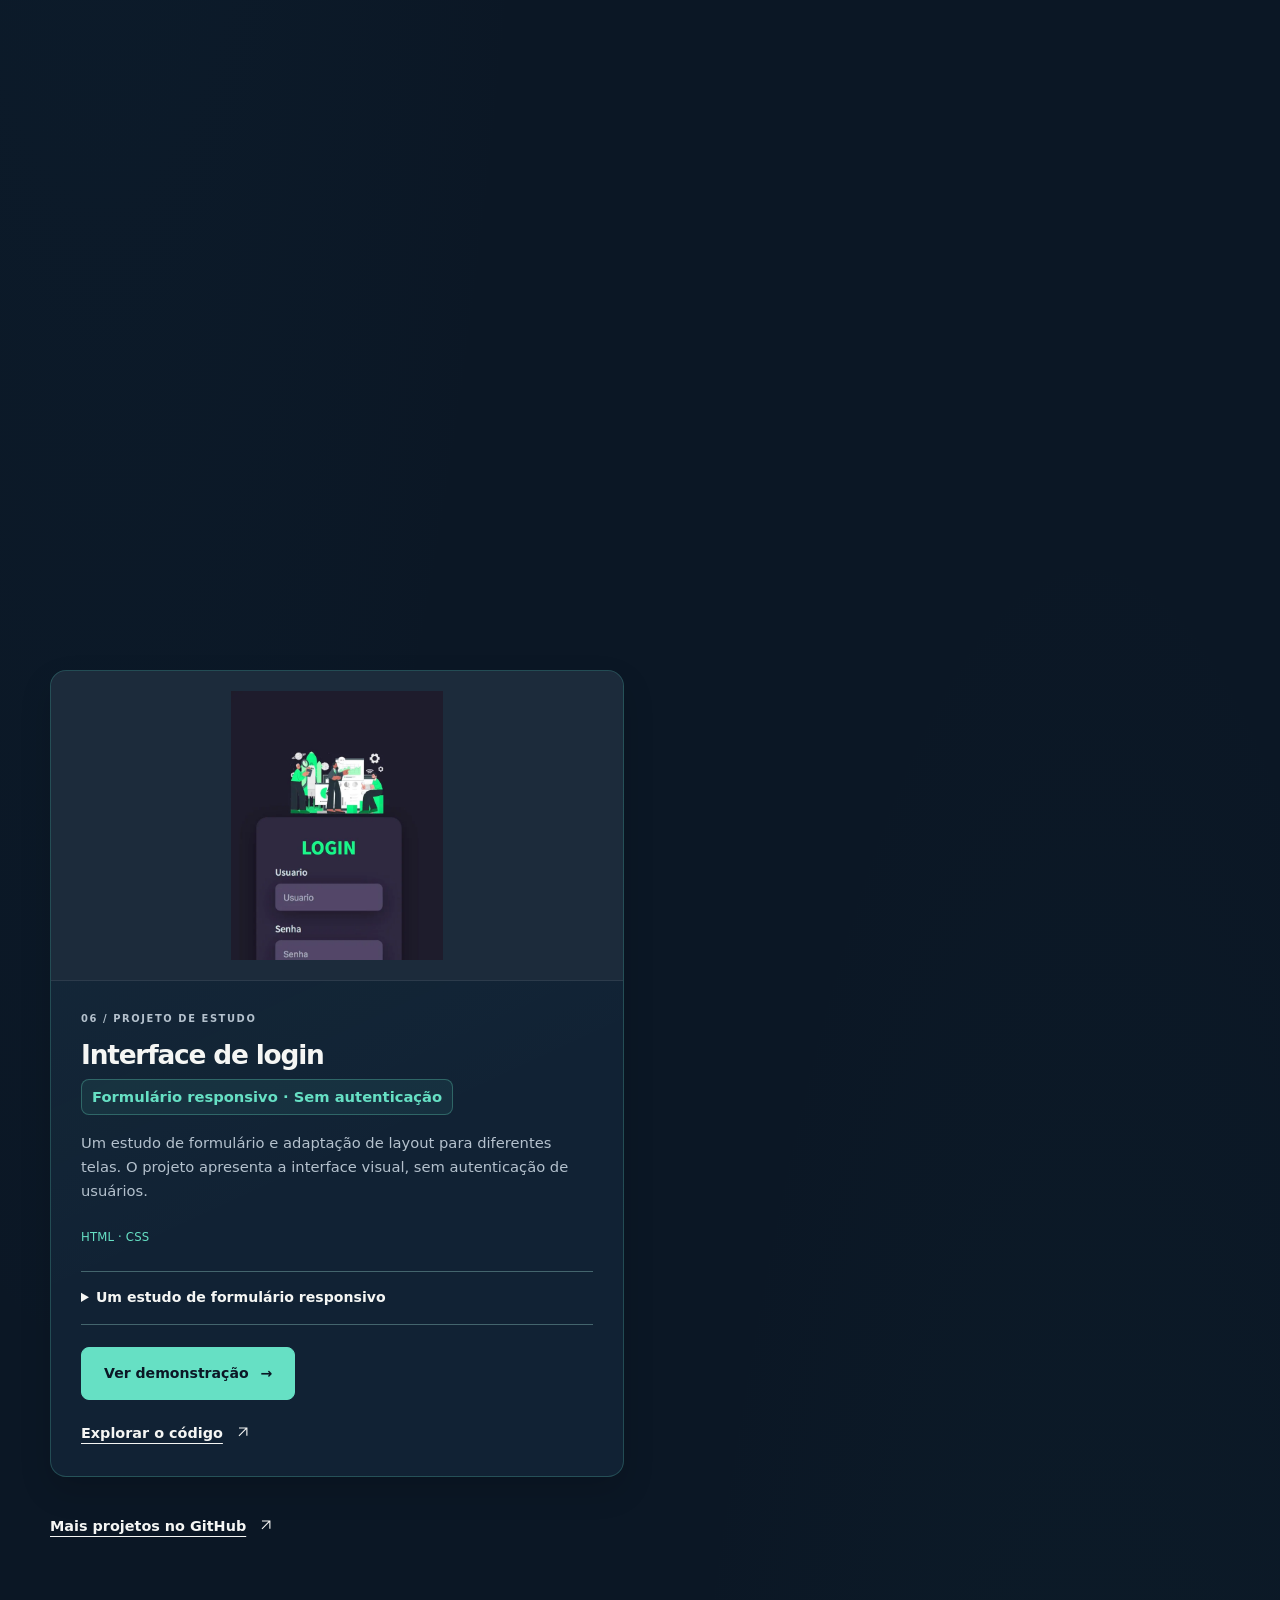
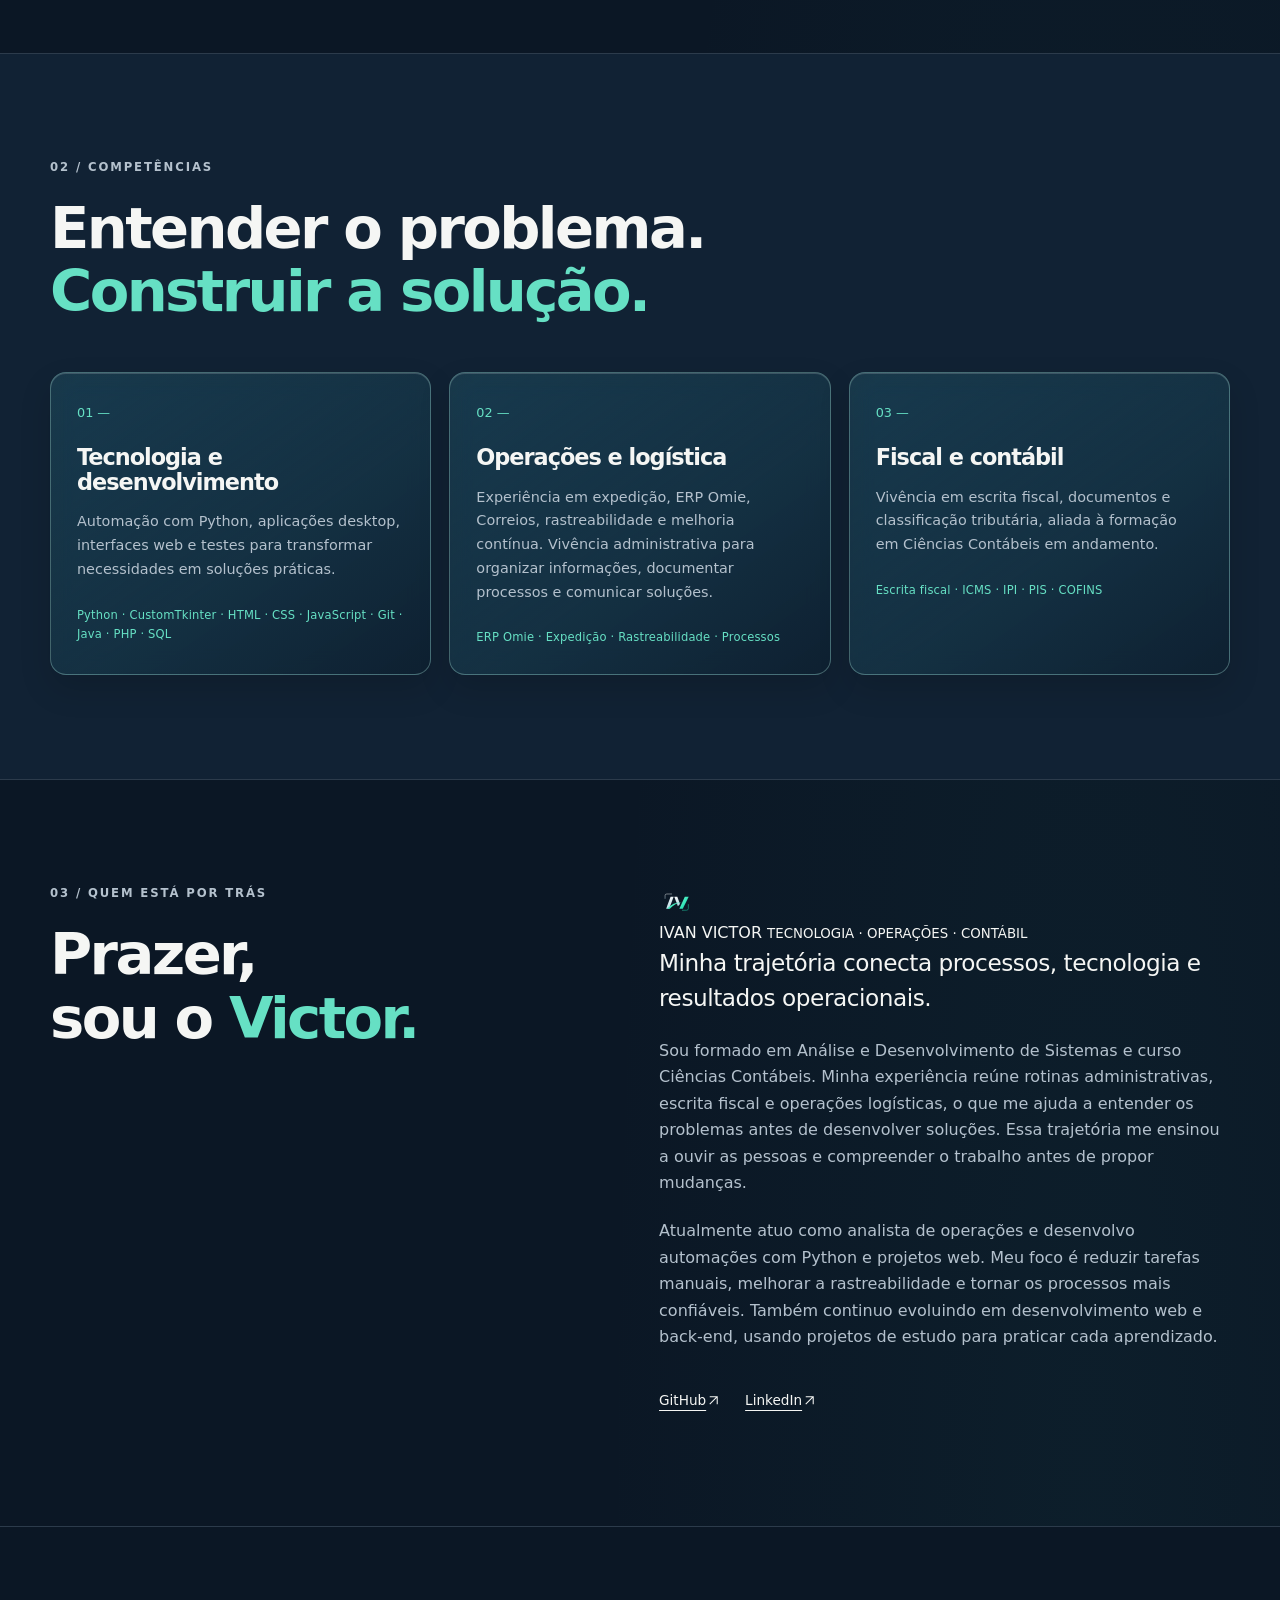
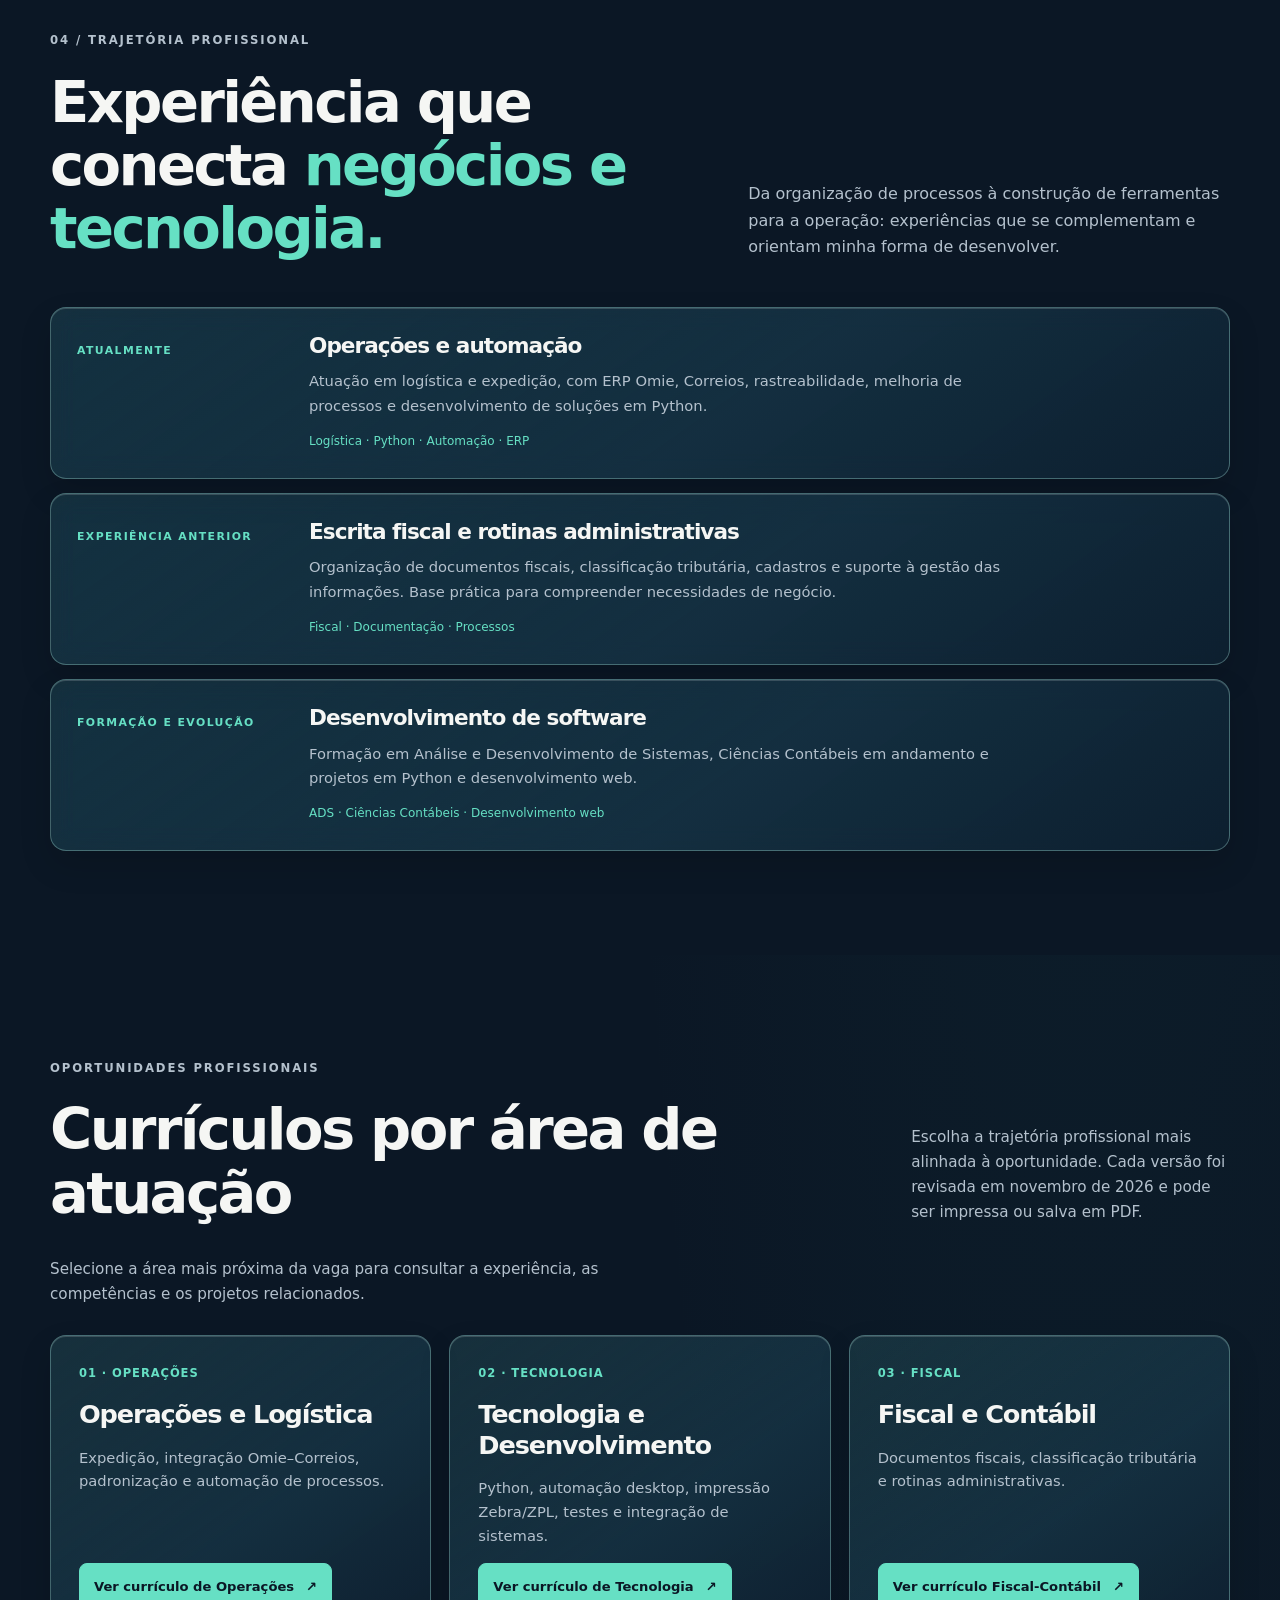
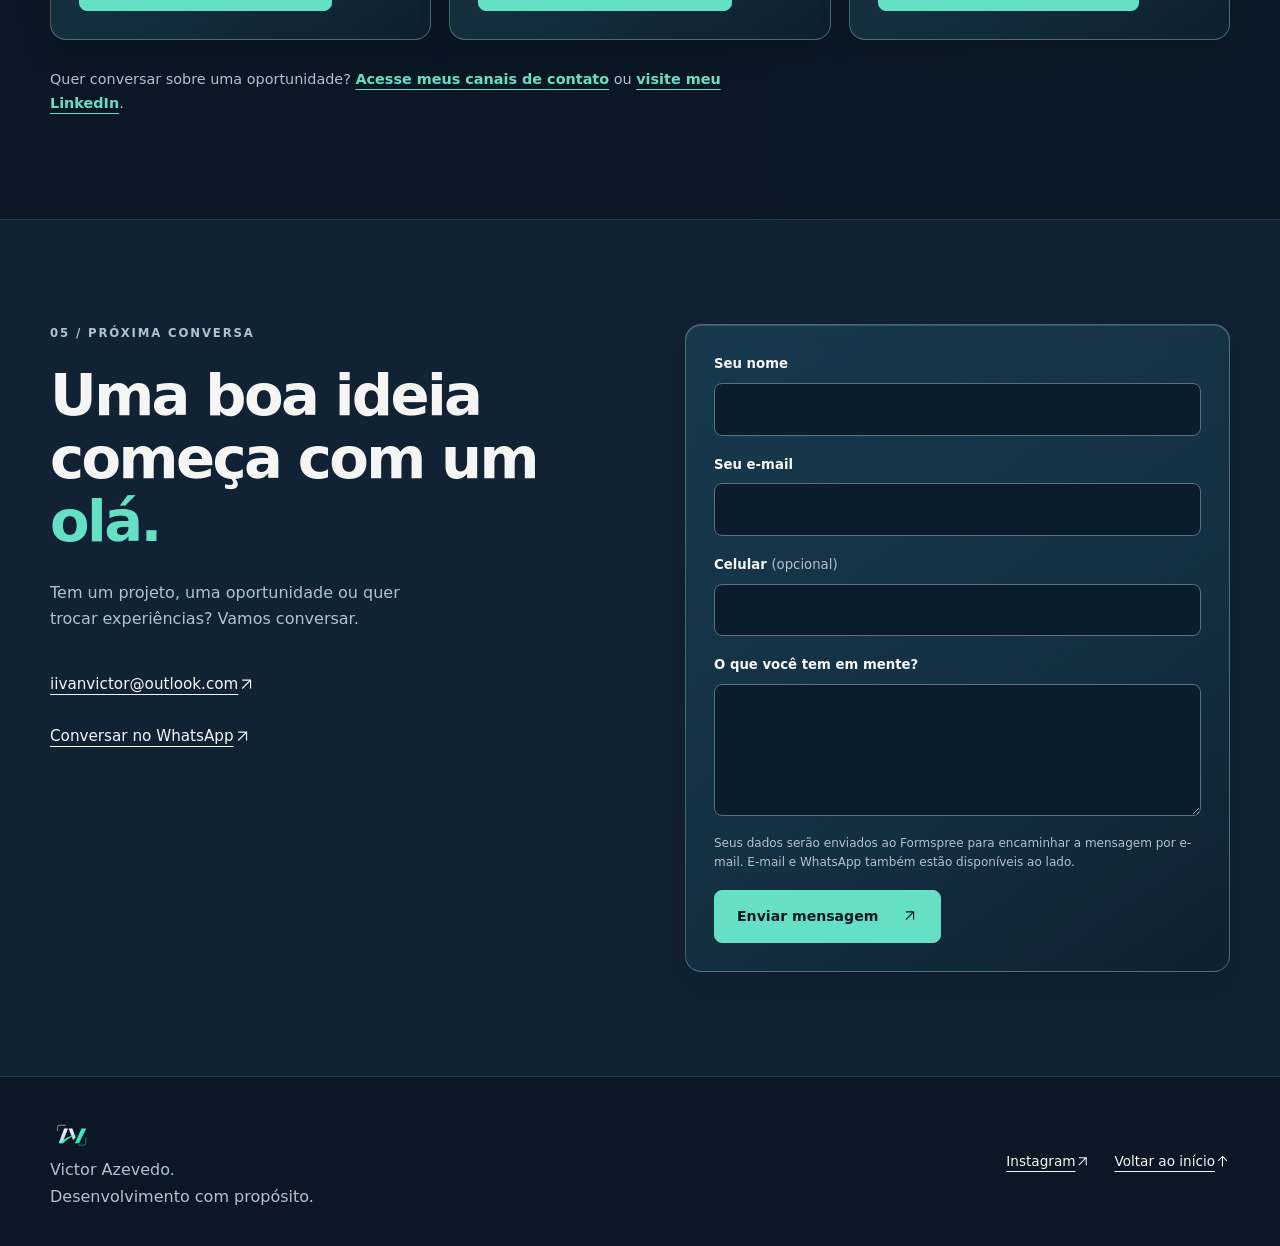
==== commit 7dfbf5c5: "brand: posicionar assinatura IV no hero, sobre e rodapé" ====
--- a/index.html
+++ b/index.html
@@ -60,7 +60,7 @@
     <a class="skip-link" href="#conteudo">Pular para o conteúdo</a>
     <header class="site-header">
       <div class="container header-inner">
-        <a class="brand" href="#inicio" aria-label="Victor Azevedo, início"
+        <a class="brand brand-refined" href="#inicio" aria-label="Victor Azevedo, início"
           ><img
             src="images/ivan-victor-monograma.svg"
             decoding="async"
@@ -111,6 +111,7 @@
     <main id="conteudo" tabindex="-1">
       <section class="hero container" id="inicio" aria-labelledby="hero-title">
         <div class="hero-copy">
+          <img class="hero-brand-watermark" src="images/ivan-victor-monograma.svg" alt="" aria-hidden="true" width="460" height="460" decoding="async" />
           <p class="eyebrow">
             <span class="dot" aria-hidden="true"></span> OPERAÇÕES · TECNOLOGIA · AUTOMAÇÃO
           </p>
@@ -744,6 +745,7 @@
           </h2>
         </div>
         <div class="about-copy">
+          <div class="about-signature" aria-label="Assinatura visual Ivan Victor"><img src="images/ivan-victor-monograma.svg" alt="" width="36" height="36" loading="lazy" /><span>IVAN VICTOR <small>TECNOLOGIA · OPERAÇÕES · CONTÁBIL</small></span></div>
           <p class="lead">
             Minha trajetória conecta processos, tecnologia e resultados operacionais.
           </p>
@@ -947,11 +949,11 @@
       </section>
     </main>
     <footer class="container footer">
-      <p>
+      <div class="footer-brand"><img src="images/ivan-victor-monograma.svg" alt="" width="44" height="44" loading="lazy" /><p>
         Victor Azevedo<span class="accent">.</span><br /><span
           >Desenvolvimento com propósito.</span
         >
-      </p>
+      </p></div>
       <div class="social-links">
         <a
           href="https://www.instagram.com/iv_victor"
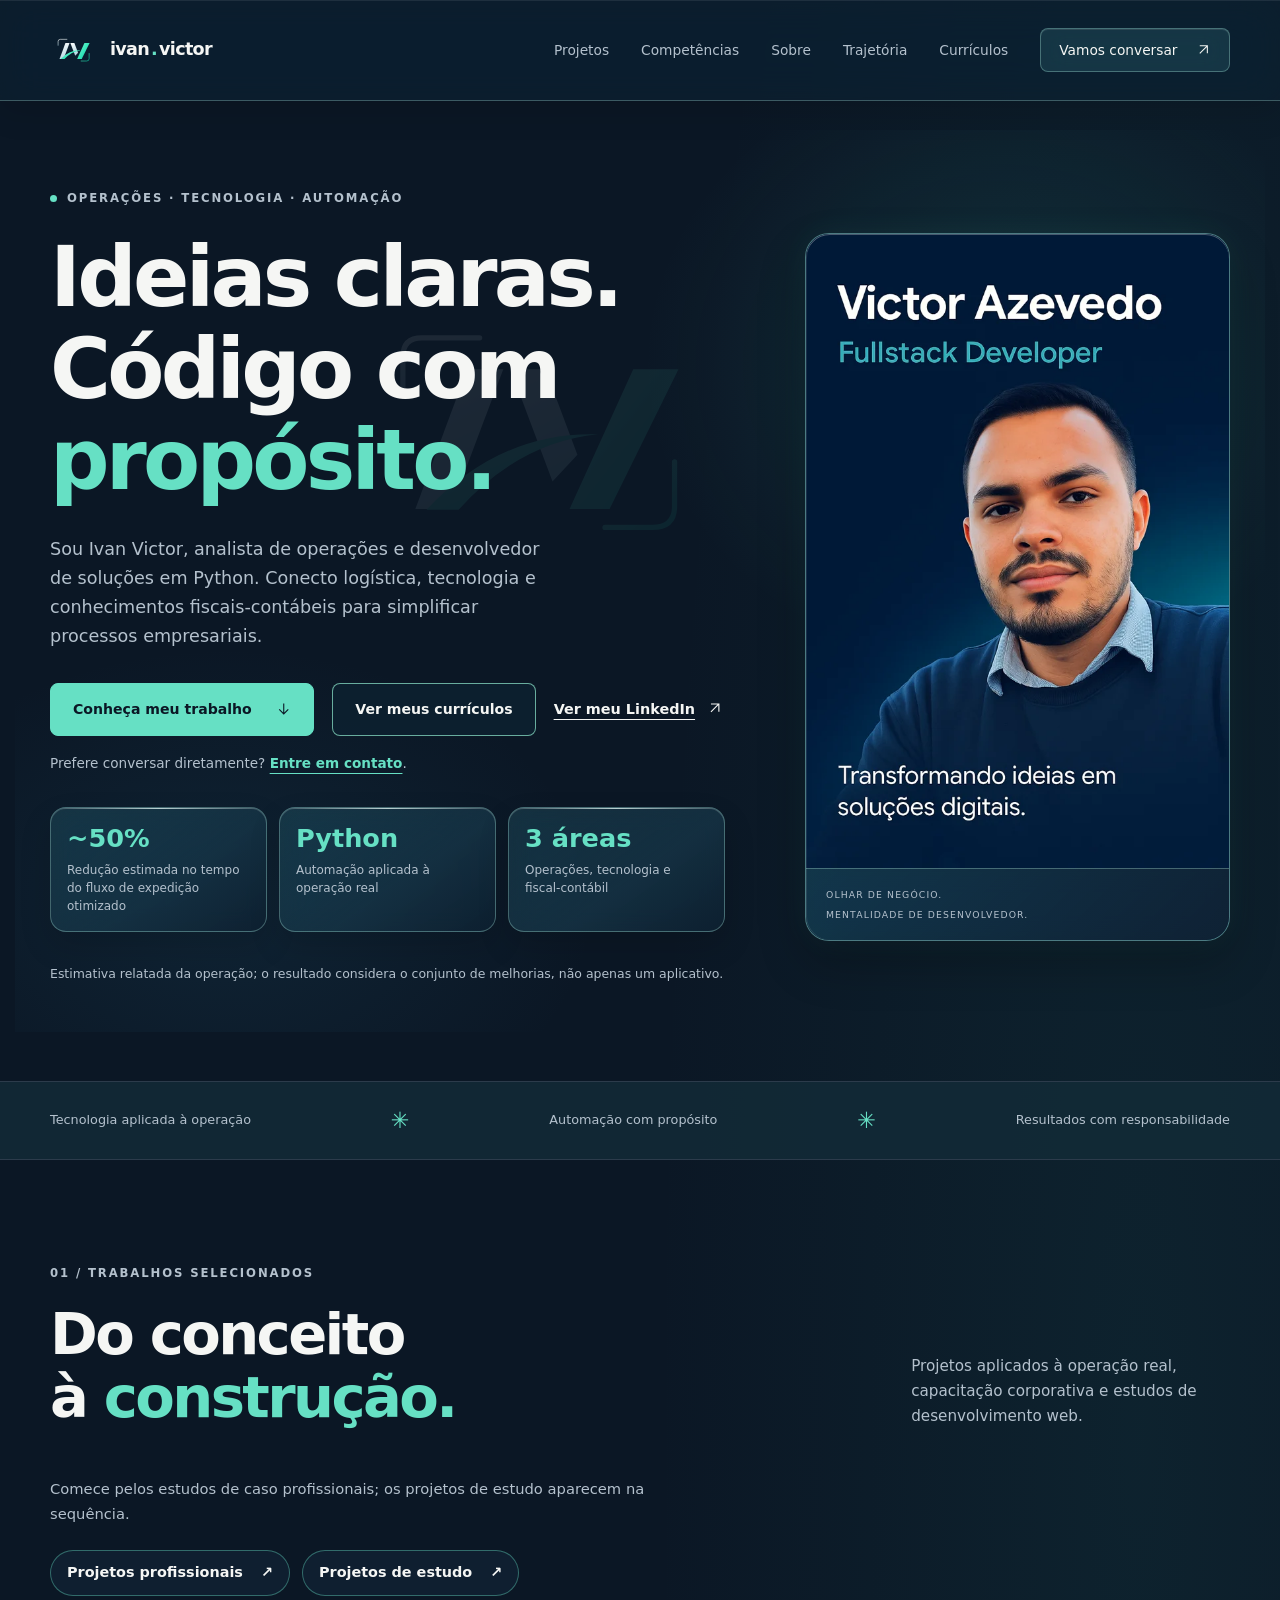
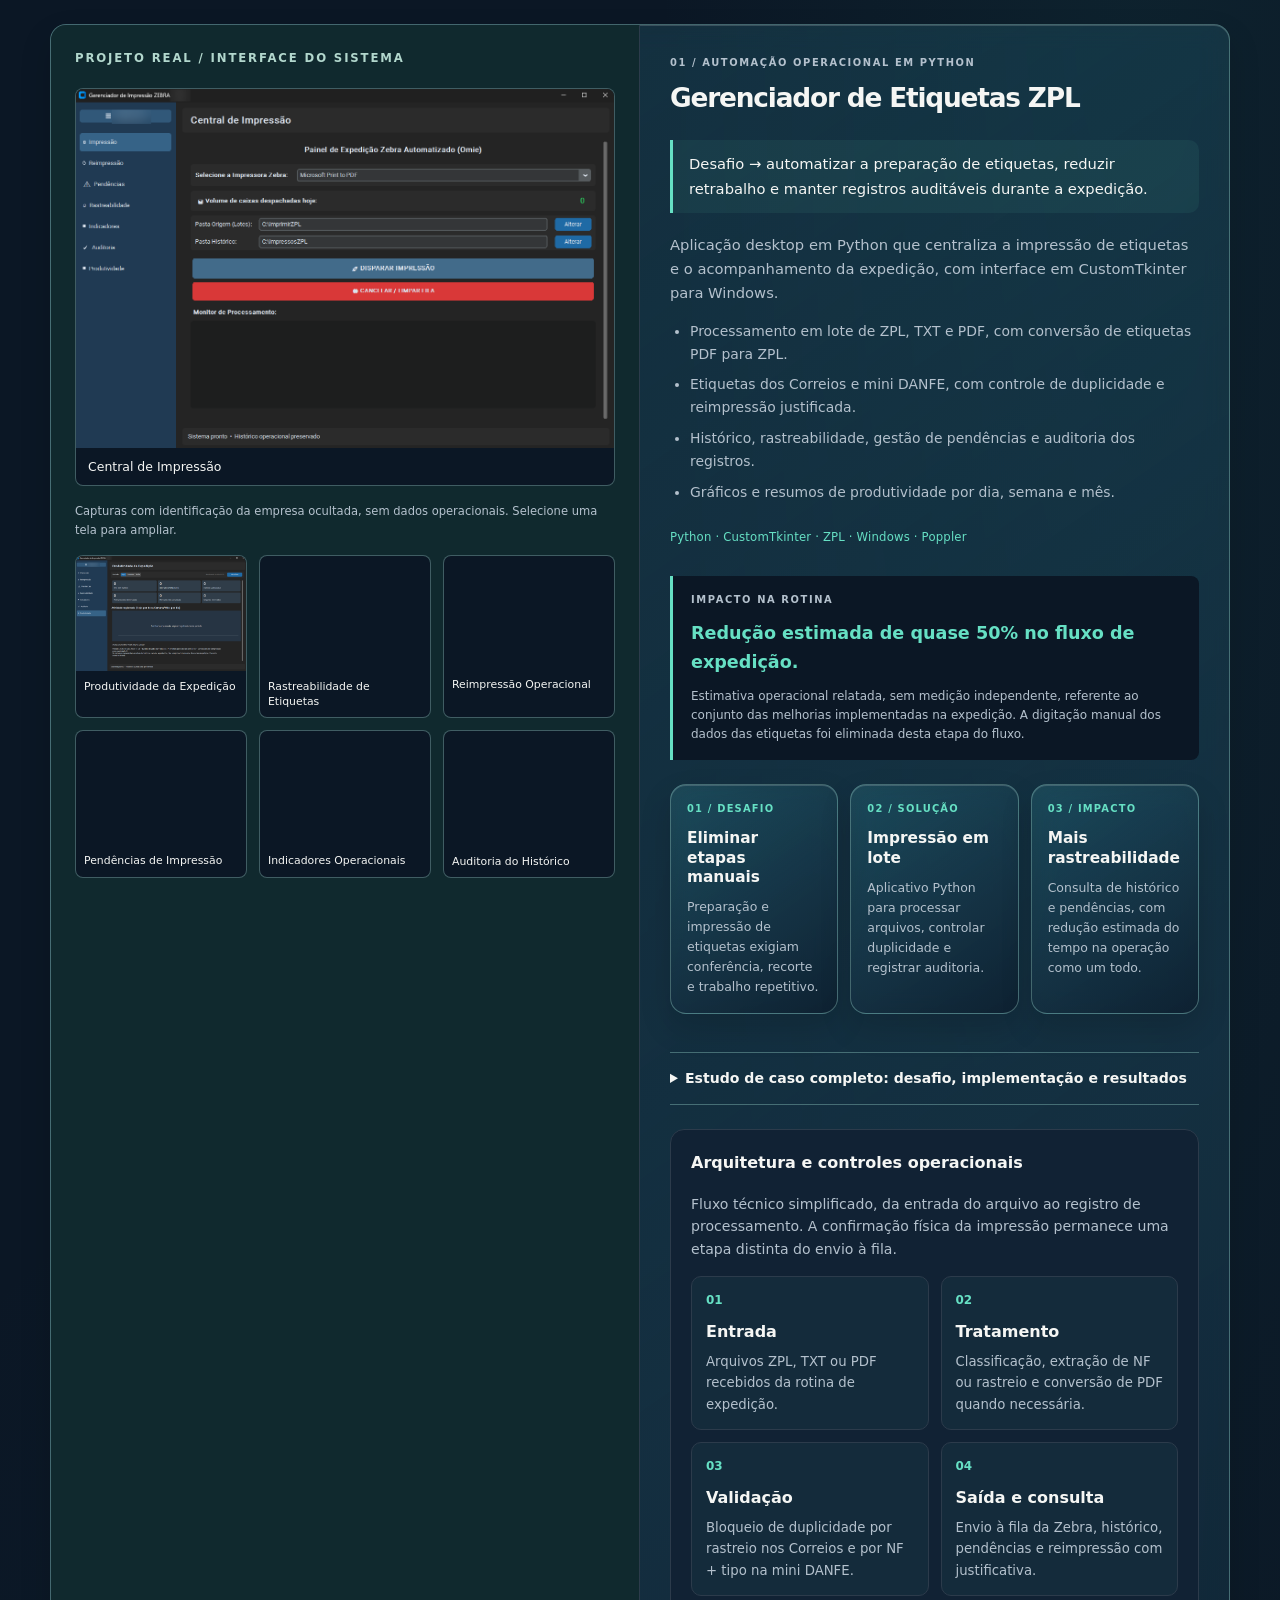
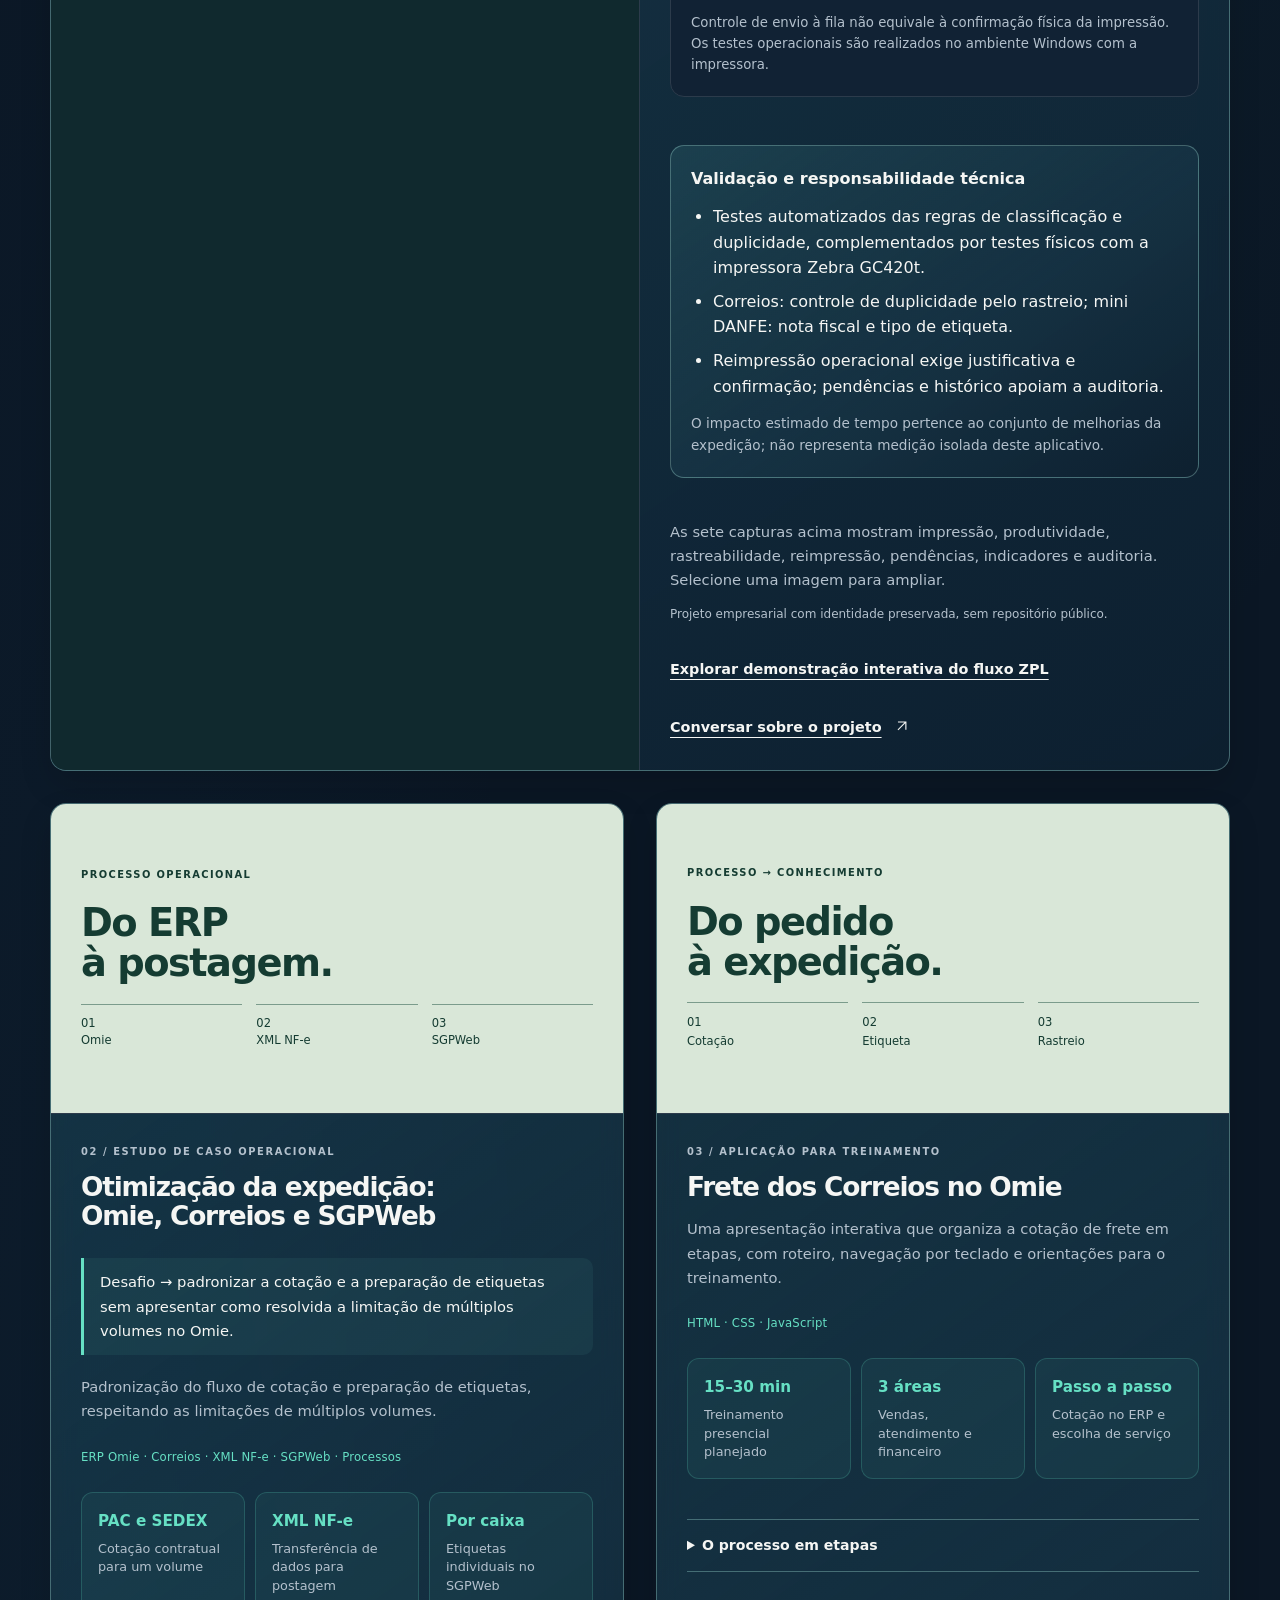
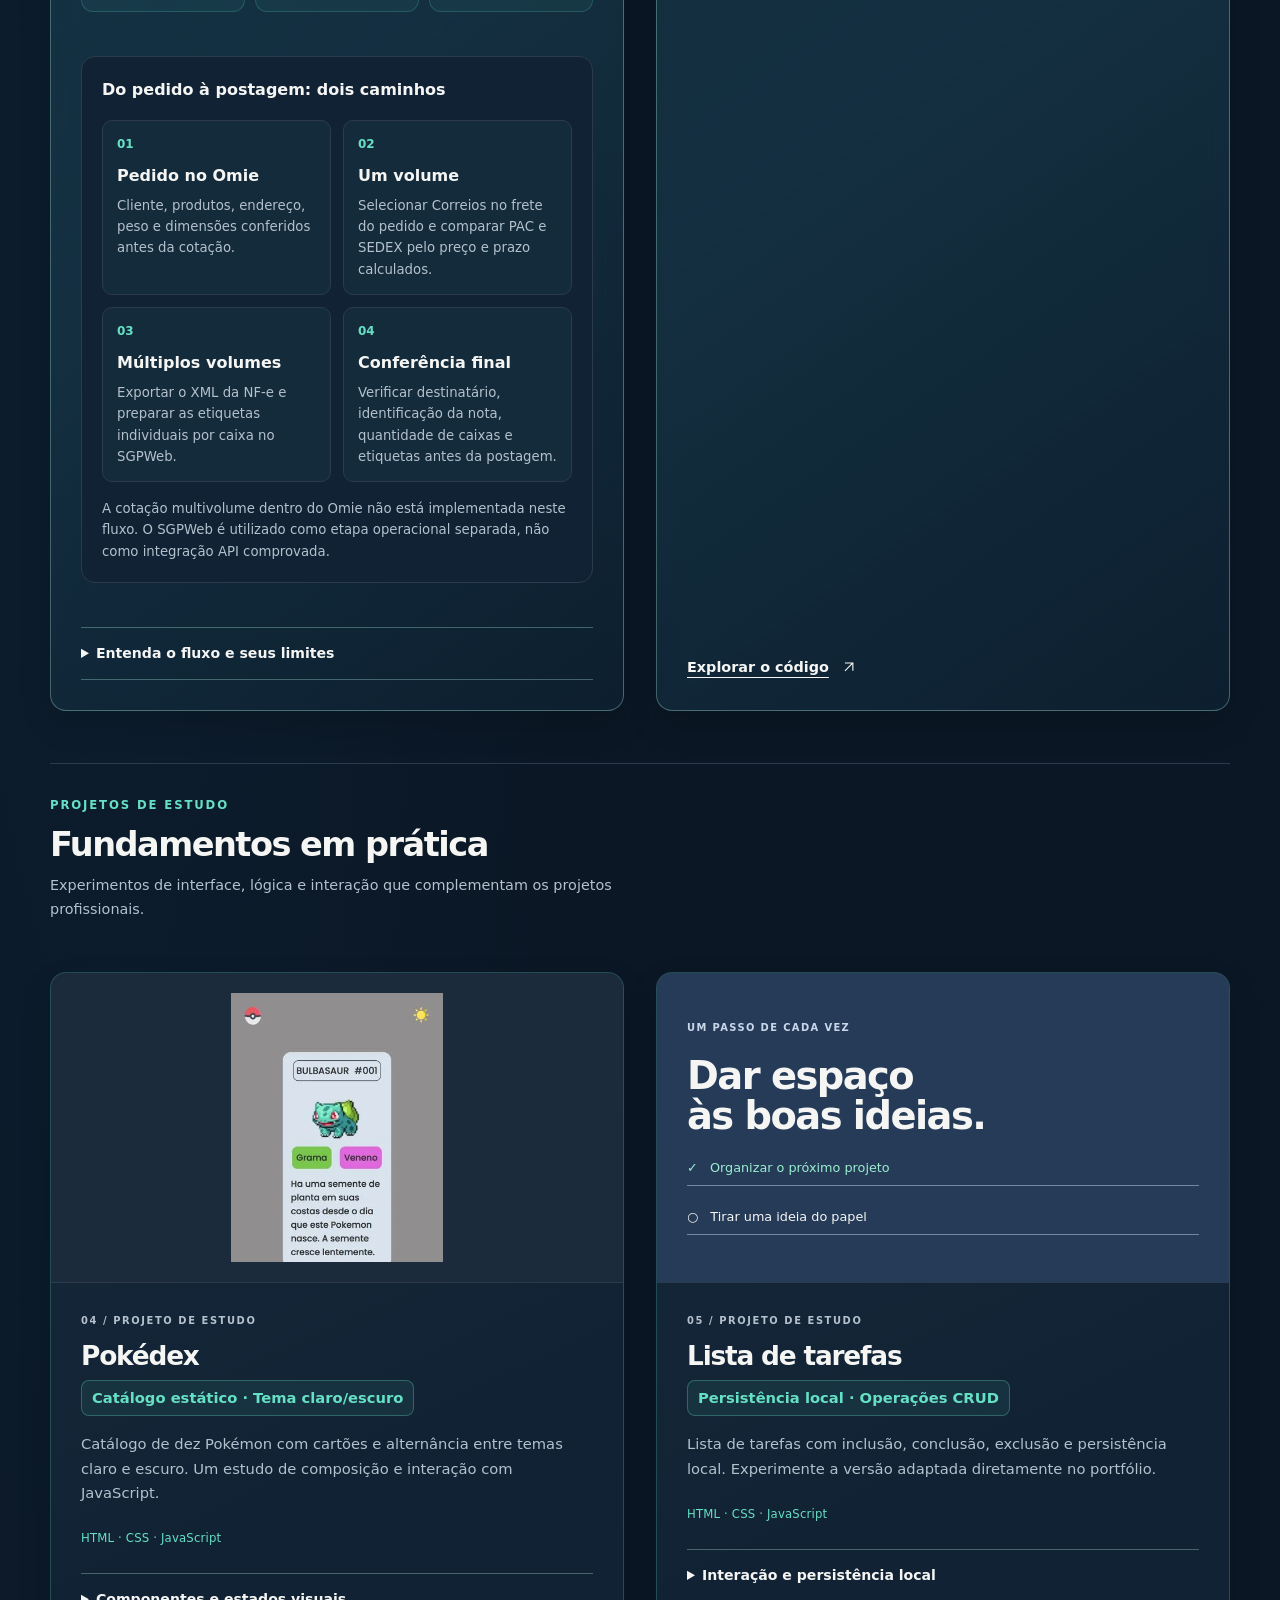
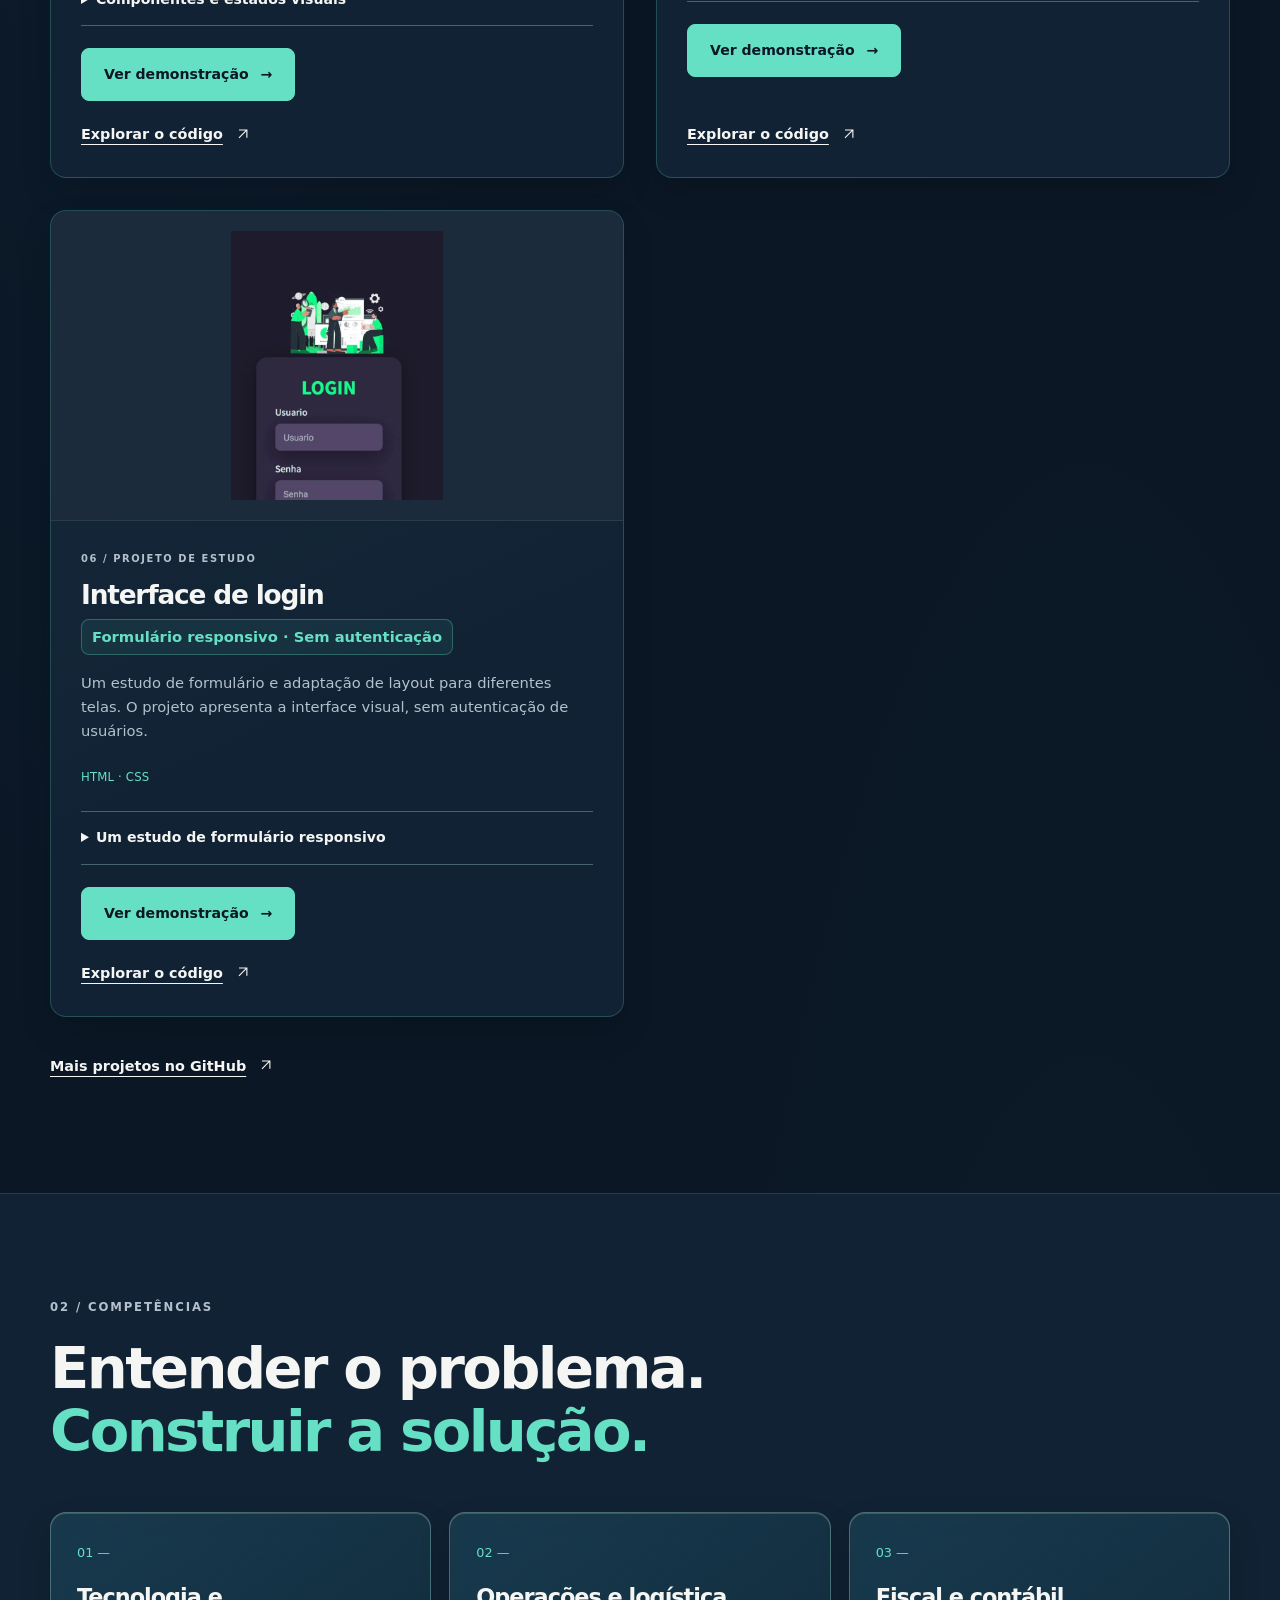
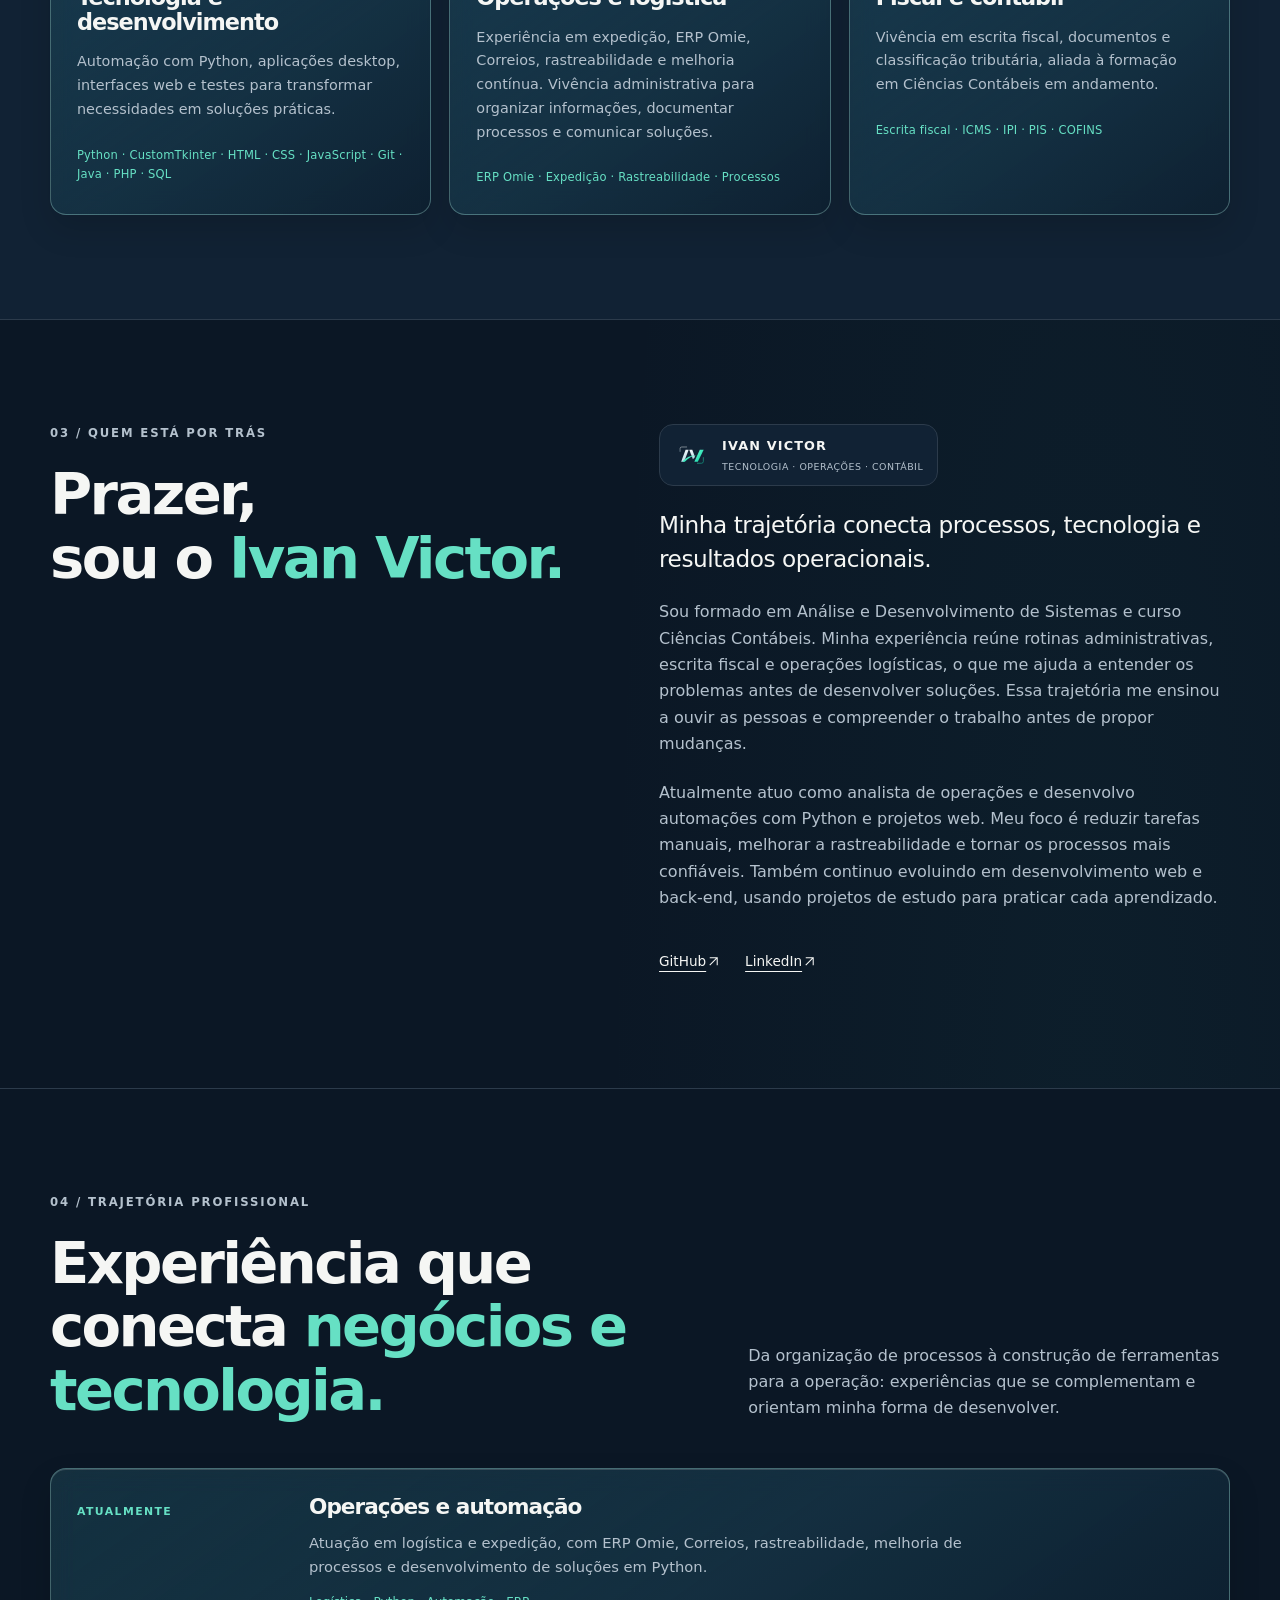
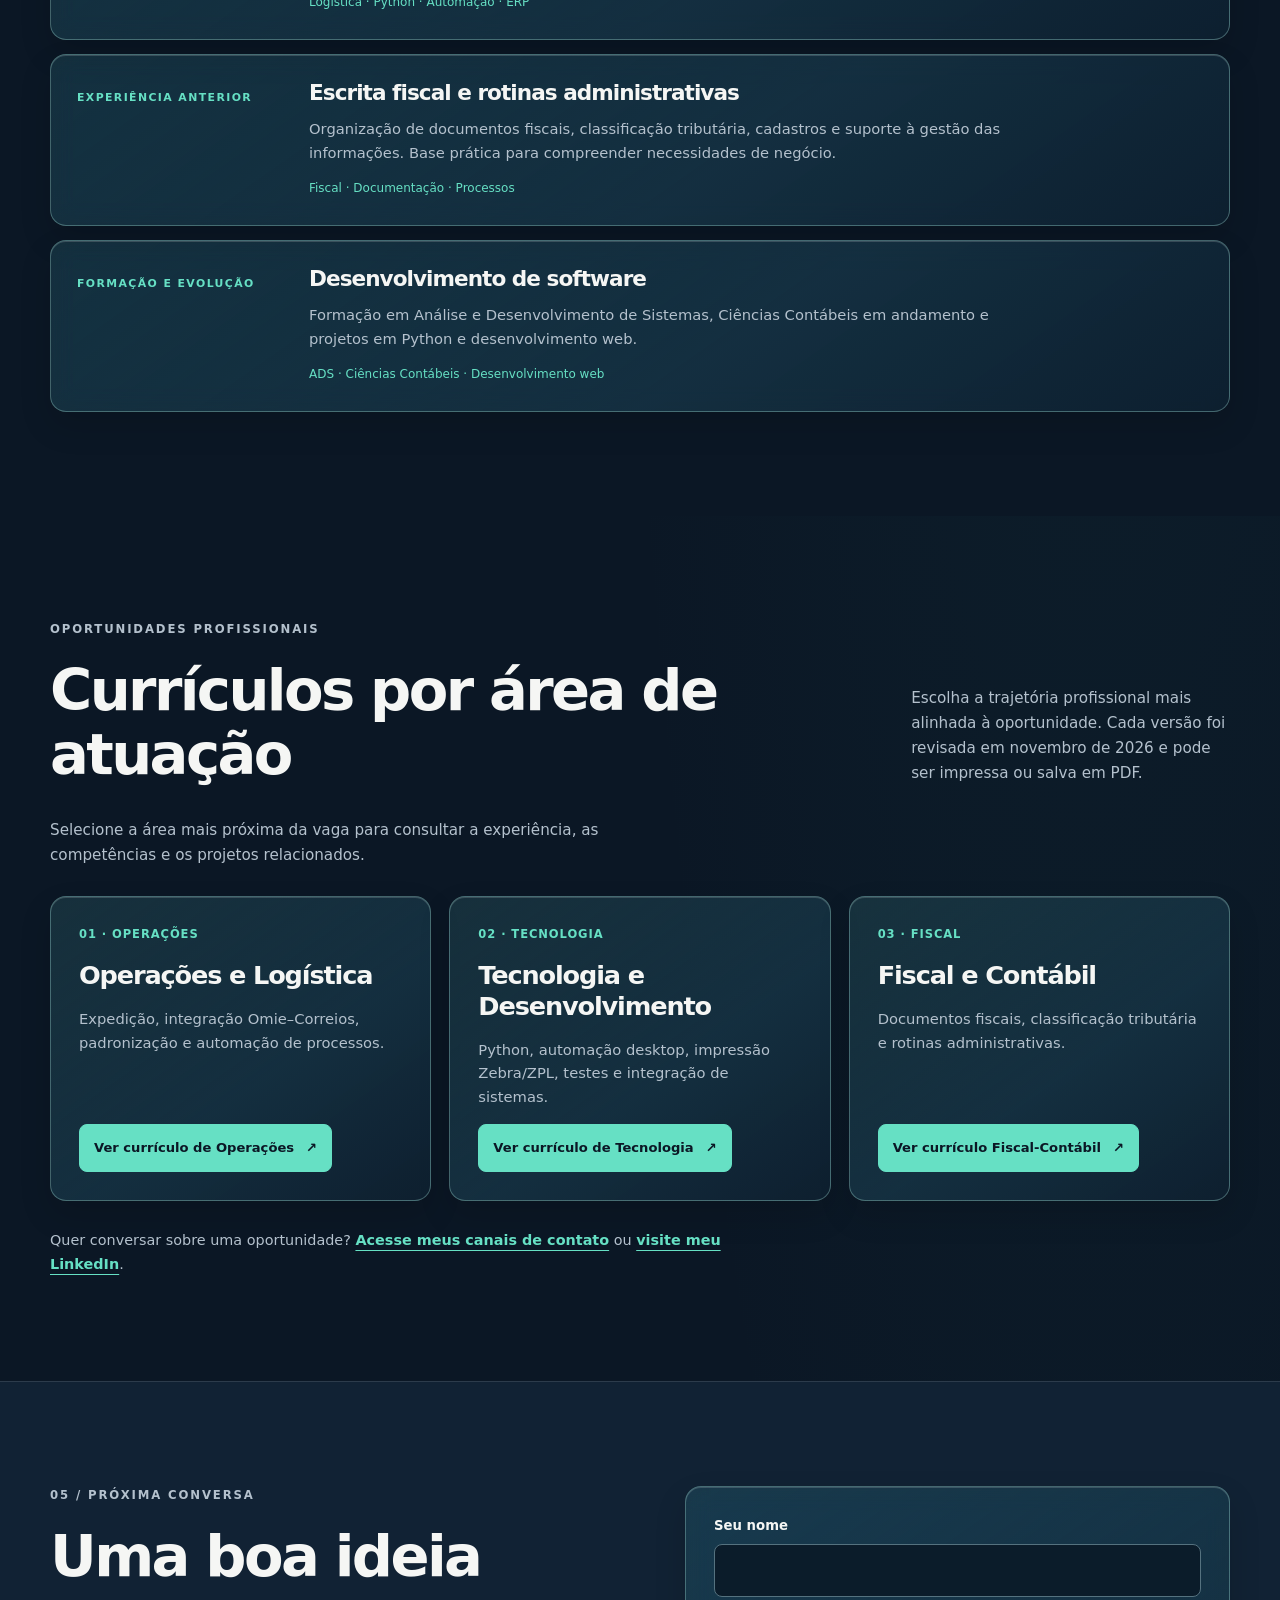
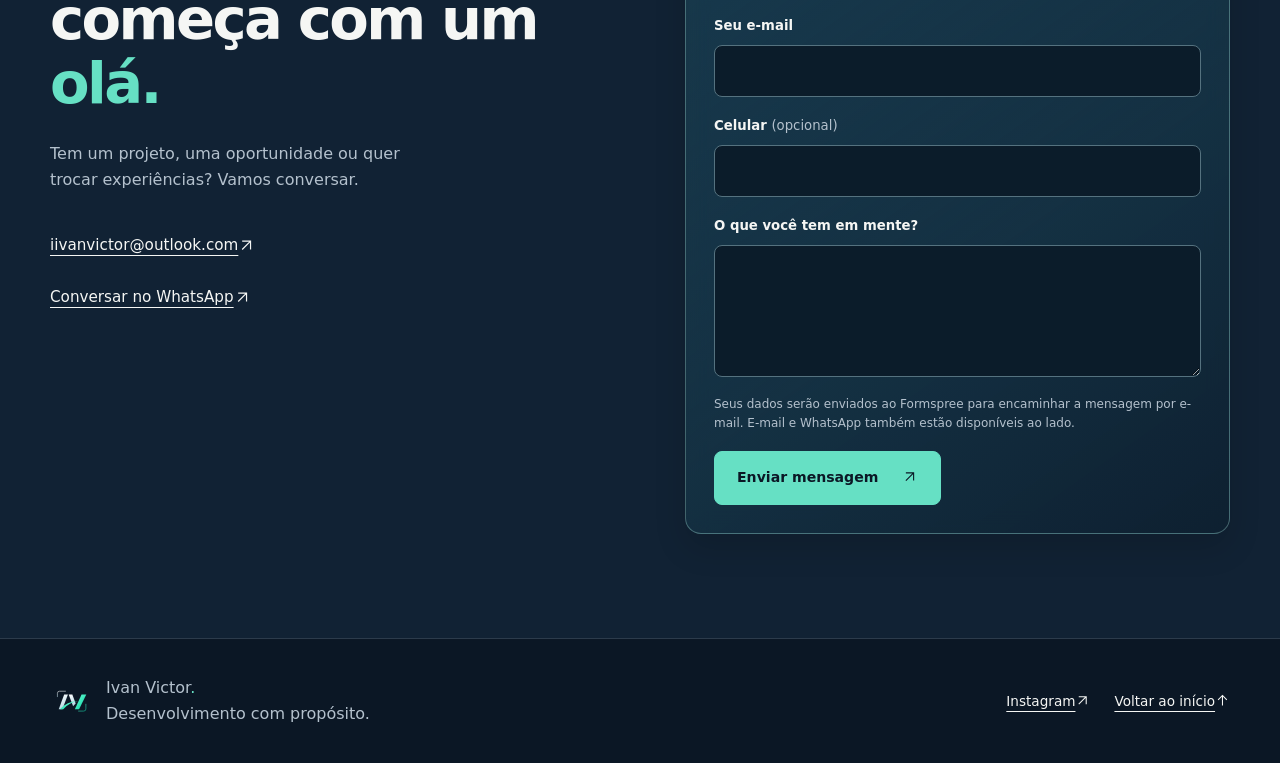
==== commit ebcdceee: "brand: padronizar nome profissional Ivan Victor no site e SEO" ====
--- a/index.html
+++ b/index.html
@@ -5,7 +5,7 @@
     <meta name="viewport" content="width=device-width, initial-scale=1" />
     <meta
       name="description"
-      content="Portfólio de Victor Azevedo: automação com Python, operações logísticas, desenvolvimento web e soluções para processos empresariais."
+      content="Portfólio de Ivan Victor: automação com Python, operações logísticas, desenvolvimento web e soluções para processos empresariais."
     />
     <meta
       name="impact-site-verification"
@@ -16,7 +16,7 @@
     <meta property="og:locale" content="pt_BR" />
     <meta
       property="og:title"
-      content="Victor Azevedo | Operações, Python e Automação"
+      content="Ivan Victor | Operações, Python e Automação"
     />
     <meta
       property="og:description"
@@ -24,9 +24,9 @@
     />
     <meta property="og:url" content="https://ivannvictor.github.io/portfolio/" />
     <meta property="og:image" content="https://ivannvictor.github.io/portfolio/images/logo_small_victor.png" />
-    <meta property="og:image:alt" content="Identidade visual Victor Azevedo" />
+    <meta property="og:image:alt" content="Identidade visual Ivan Victor" />
     <meta name="twitter:card" content="summary" />
-    <meta name="twitter:title" content="Victor Azevedo | Operações, Python e Automação" />
+    <meta name="twitter:title" content="Ivan Victor | Operações, Python e Automação" />
     <meta name="twitter:description" content="Automações reais em Python, logística, rastreabilidade e projetos web." />
     <meta name="twitter:image" content="https://ivannvictor.github.io/portfolio/images/logo_small_victor.png" />
     <link rel="canonical" href="https://ivannvictor.github.io/portfolio/" />
@@ -34,7 +34,7 @@
       {
         "@context": "https://schema.org",
         "@type": "Person",
-        "name": "Victor Azevedo",
+        "name": "Ivan Victor",
         "url": "https://ivannvictor.github.io/portfolio/",
         "image": "https://ivannvictor.github.io/portfolio/images/victor-profile.webp",
         "jobTitle": "Analista de operações",
@@ -45,7 +45,7 @@
         ]
       }
     </script>
-    <title>Victor Azevedo | Operações, Python e Automação</title>
+    <title>Ivan Victor | Operações, Python e Automação</title>
     <link rel="icon" href="images/ivan-victor-monograma.svg" type="image/svg+xml" />
     <link rel="preload" href="images/victor-profile.webp" as="image" fetchpriority="high" />
     <link rel="stylesheet" href="css/style.css?v=3.9.0" />
@@ -60,14 +60,14 @@
     <a class="skip-link" href="#conteudo">Pular para o conteúdo</a>
     <header class="site-header">
       <div class="container header-inner">
-        <a class="brand brand-refined" href="#inicio" aria-label="Victor Azevedo, início"
+        <a class="brand brand-refined" href="#inicio" aria-label="Ivan Victor, início"
           ><img
             src="images/ivan-victor-monograma.svg"
             decoding="async"
             width="48"
             height="48"
             alt=""
-          /><span>victor<span class="accent">.</span>azevedo</span></a
+          /><span>ivan<span class="accent">.</span>victor</span></a
         >
         <button
           class="menu-toggle"
@@ -121,7 +121,7 @@
             >
           </h1>
           <p class="intro">
-            Sou Victor Azevedo, analista de operações e desenvolvedor de soluções em Python. Conecto logística, tecnologia e conhecimentos fiscais-contábeis para simplificar processos empresariais.
+            Sou Ivan Victor, analista de operações e desenvolvedor de soluções em Python. Conecto logística, tecnologia e conhecimentos fiscais-contábeis para simplificar processos empresariais.
           </p>
           <div class="actions">
             <a class="button" href="#projetos"
@@ -162,7 +162,7 @@
             width="640"
             height="960"
             fetchpriority="high"
-            alt="Retrato de Victor Azevedo, profissional de operações e desenvolvimento de software"
+            alt="Retrato de Ivan Victor, profissional de operações e desenvolvimento de software"
           />
           <div class="portrait-caption">
             <span>OLHAR DE NEGÓCIO.</span
@@ -741,7 +741,7 @@
         <div>
           <p class="eyebrow">03 / QUEM ESTÁ POR TRÁS</p>
           <h2 id="about-title">
-            Prazer,<br />sou o <span class="accent">Victor.</span>
+            Prazer,<br />sou o <span class="accent">Ivan Victor.</span>
           </h2>
         </div>
         <div class="about-copy">
@@ -866,7 +866,7 @@
             <input
               type="hidden"
               name="_subject"
-              value="Contato pelo portfólio de Victor Azevedo"
+              value="Contato pelo portfólio de Ivan Victor"
             />
             <div class="field">
               <label for="nome">Seu nome</label
@@ -950,7 +950,7 @@
     </main>
     <footer class="container footer">
       <div class="footer-brand"><img src="images/ivan-victor-monograma.svg" alt="" width="44" height="44" loading="lazy" /><p>
-        Victor Azevedo<span class="accent">.</span><br /><span
+        Ivan Victor<span class="accent">.</span><br /><span
           >Desenvolvimento com propósito.</span
         >
       </p></div>
--- a/css/style.css
+++ b/css/style.css
@@ -1512,3 +1512,32 @@
   .case-lead { padding: 12px; }
   .case-verification { padding: 16px; }
 }
+
+/* Identidade visual IV — reforço discreto, sem interferir no conteúdo */
+.brand-refined { gap: 12px; }
+.brand-refined img { flex: 0 0 auto; object-fit: contain; }
+.hero-copy { position: relative; isolation: isolate; }
+.hero-brand-watermark {
+  position: absolute; z-index: -1; pointer-events: none; user-select: none;
+  width: min(38vw, 420px); height: auto; right: -4%; top: 4%;
+  opacity: .075; filter: saturate(.85);
+}
+.about-signature { display: inline-flex; align-items: center; gap: 12px; margin-bottom: 22px; padding: 10px 14px; border: 1px solid var(--line); border-radius: 14px; background: var(--surface); }
+.about-signature img { width: 36px; height: 36px; object-fit: contain; }
+.about-signature span { display: flex; flex-direction: column; gap: 3px; font-size: .8rem; font-weight: 750; letter-spacing: .09em; color: var(--ink); }
+.about-signature small { font-size: .59rem; font-weight: 500; letter-spacing: .055em; color: var(--muted); }
+.footer-brand { display: flex; align-items: center; gap: 12px; min-width: 0; }
+.footer-brand img { width: 44px; height: 44px; flex: 0 0 auto; object-fit: contain; }
+.footer-brand p { margin: 0; }
+.footer-brand p > span:not(.accent) { color: var(--muted); }
+@media (max-width: 760px) {
+  .brand-refined { gap: 9px; }
+  .brand-refined img { width: 38px; height: 38px; }
+  .hero-brand-watermark { width: 220px; right: -8px; top: 18px; opacity: .045; }
+  .about-signature { max-width: 100%; }
+  .about-signature small { line-height: 1.4; }
+  .footer-brand img { width: 38px; height: 38px; }
+}
+@media (prefers-reduced-transparency: reduce) {
+  .hero-brand-watermark { opacity: .025; }
+}
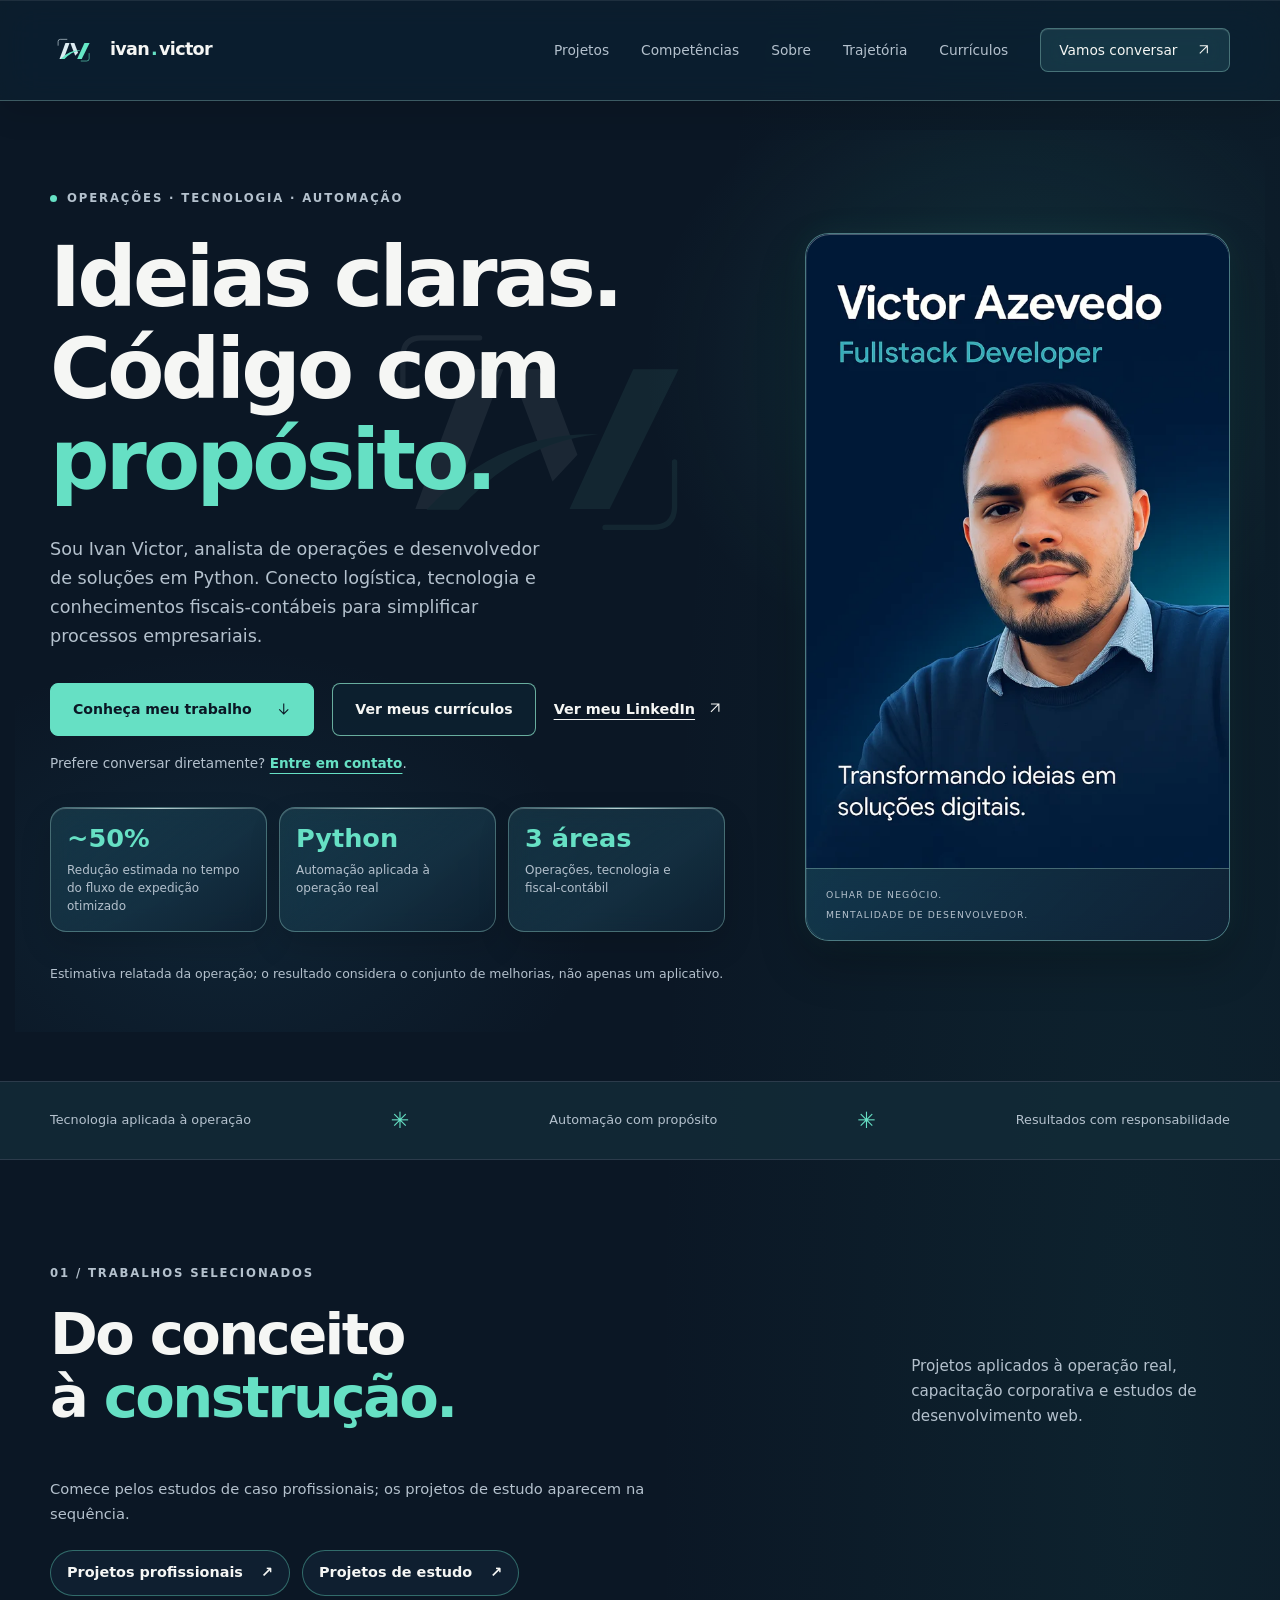
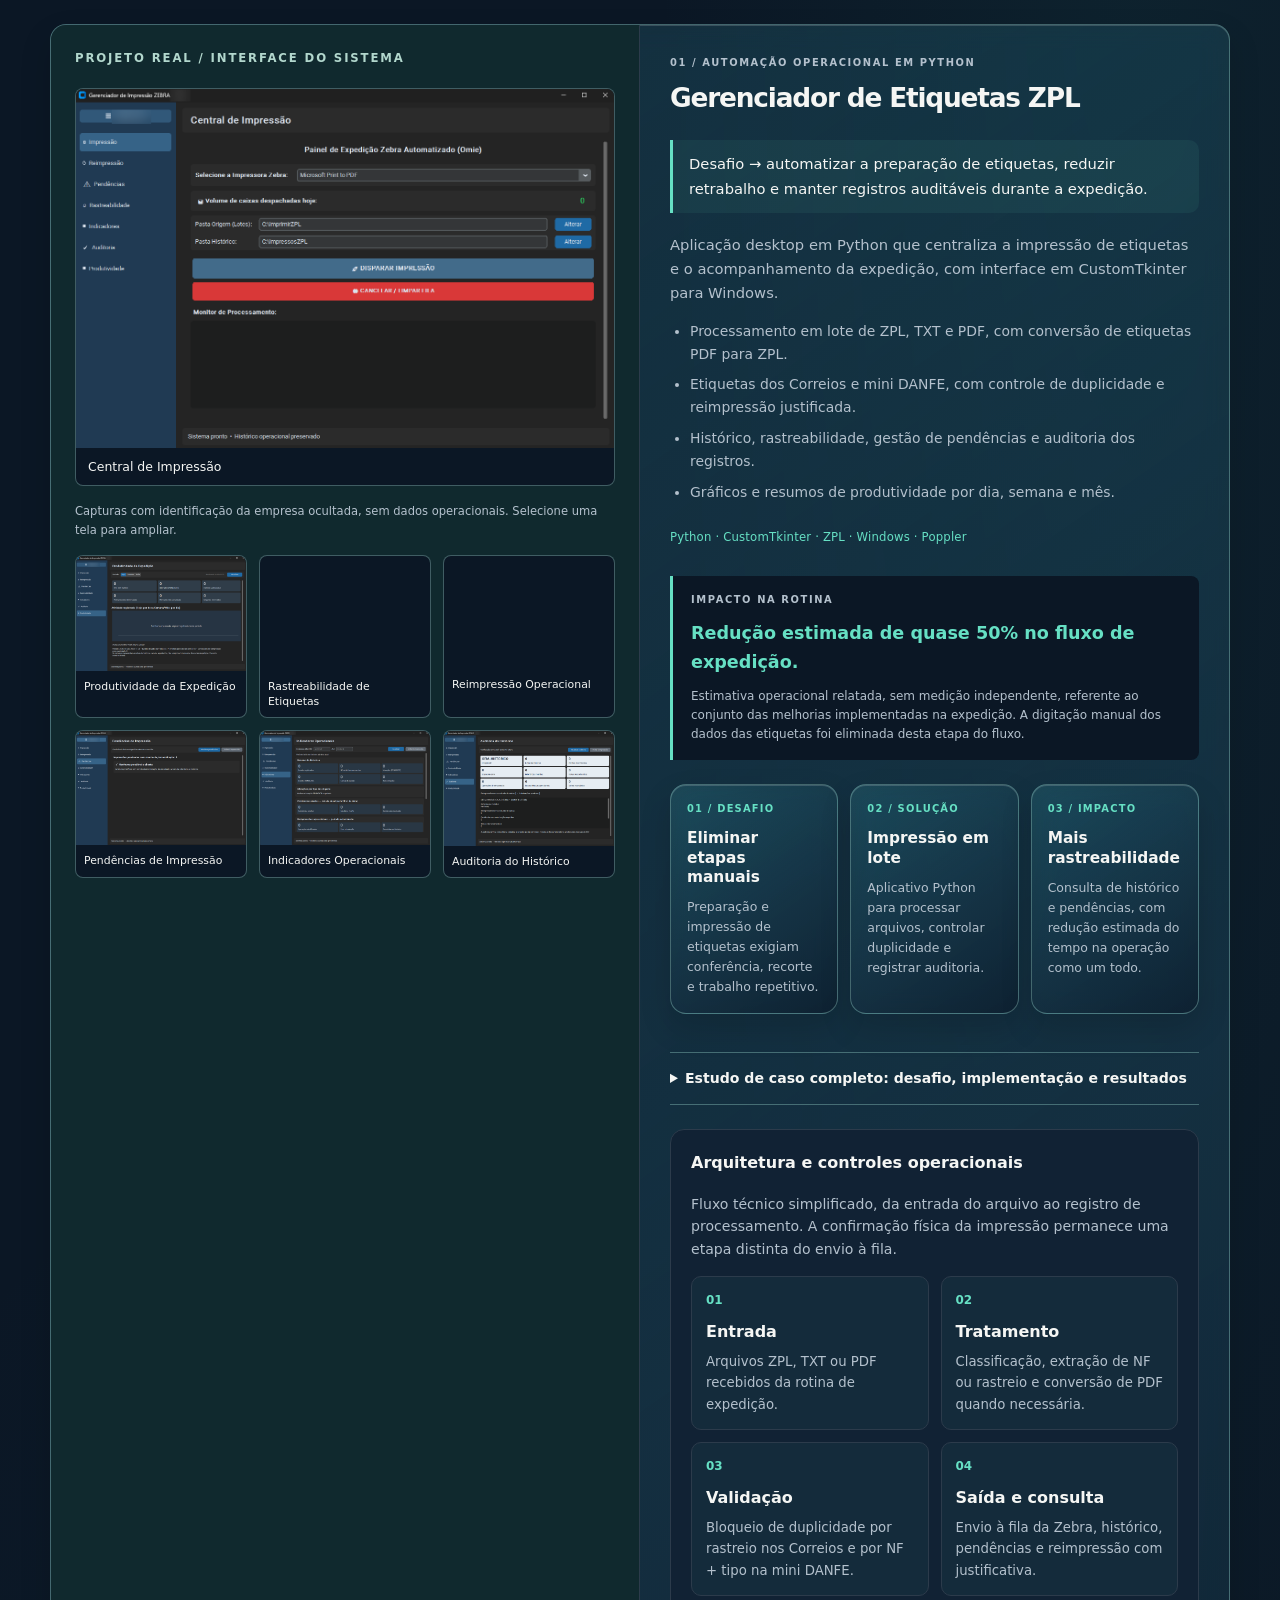
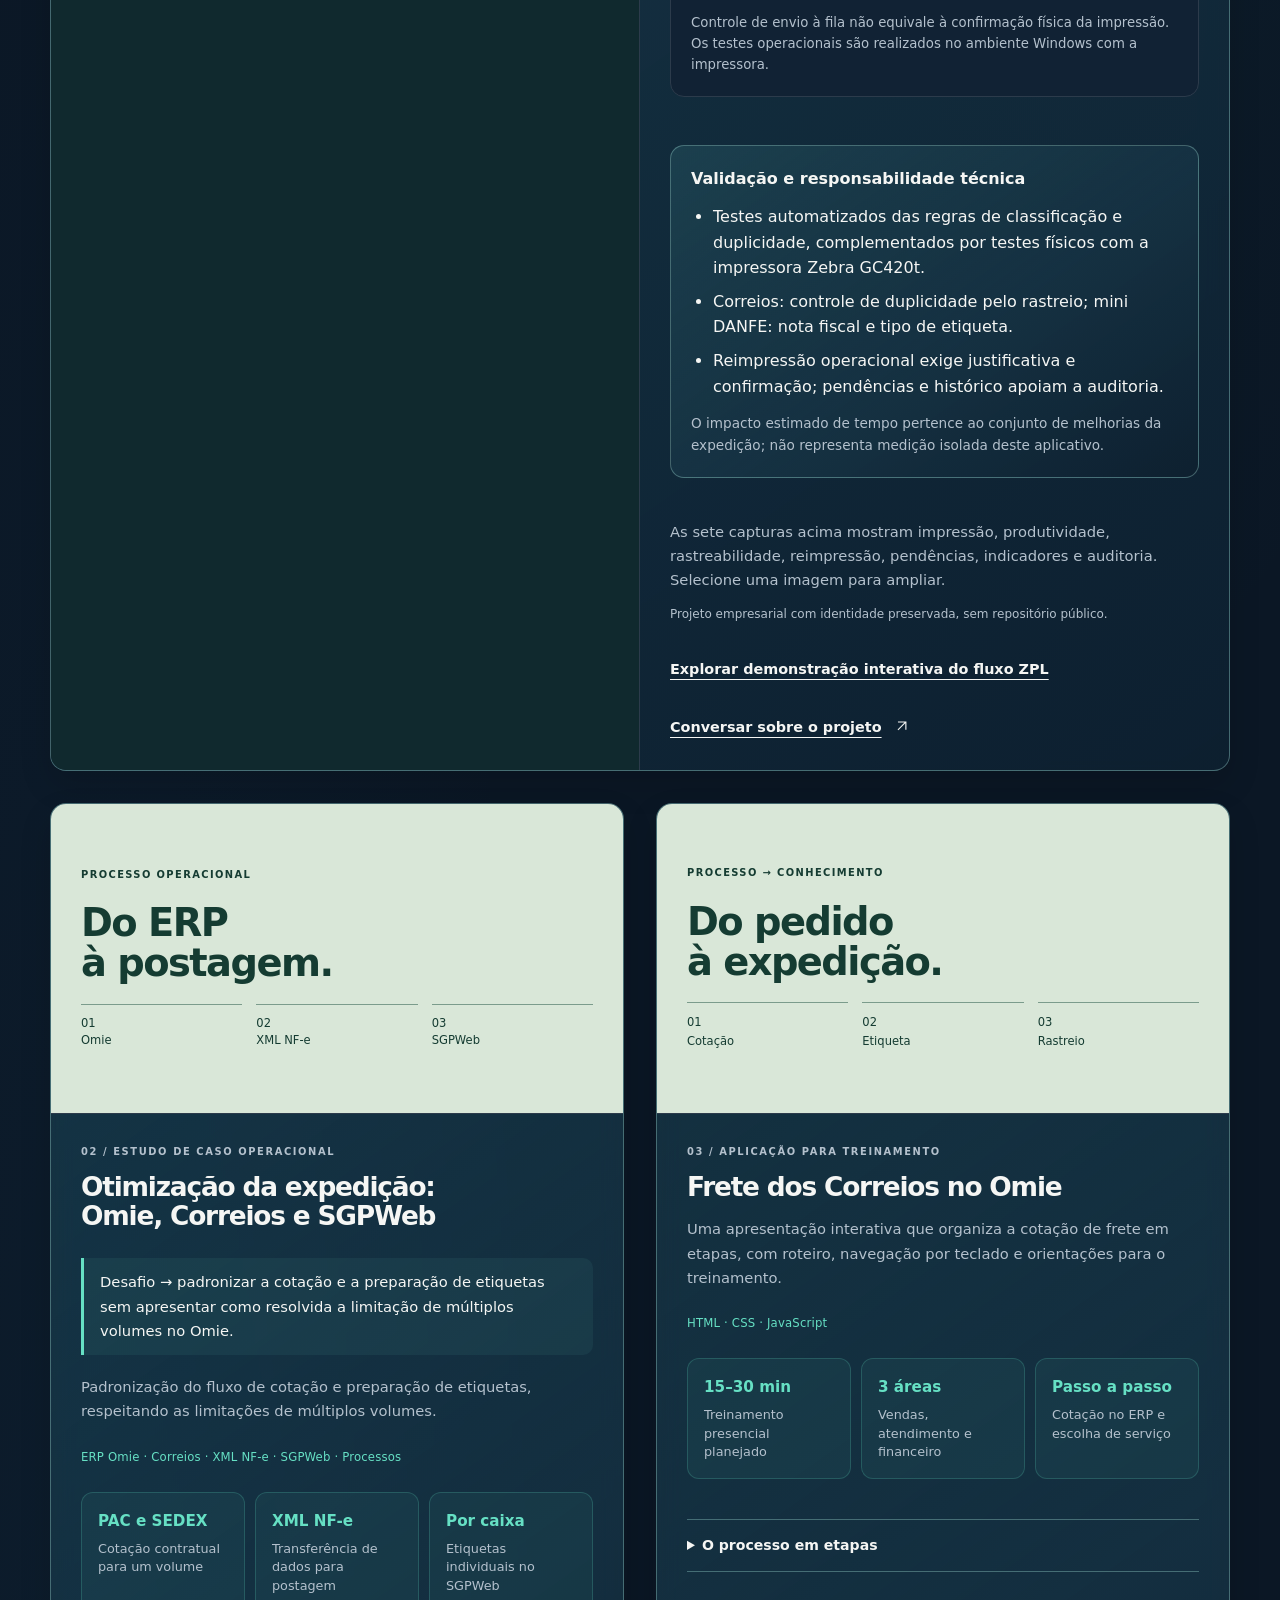
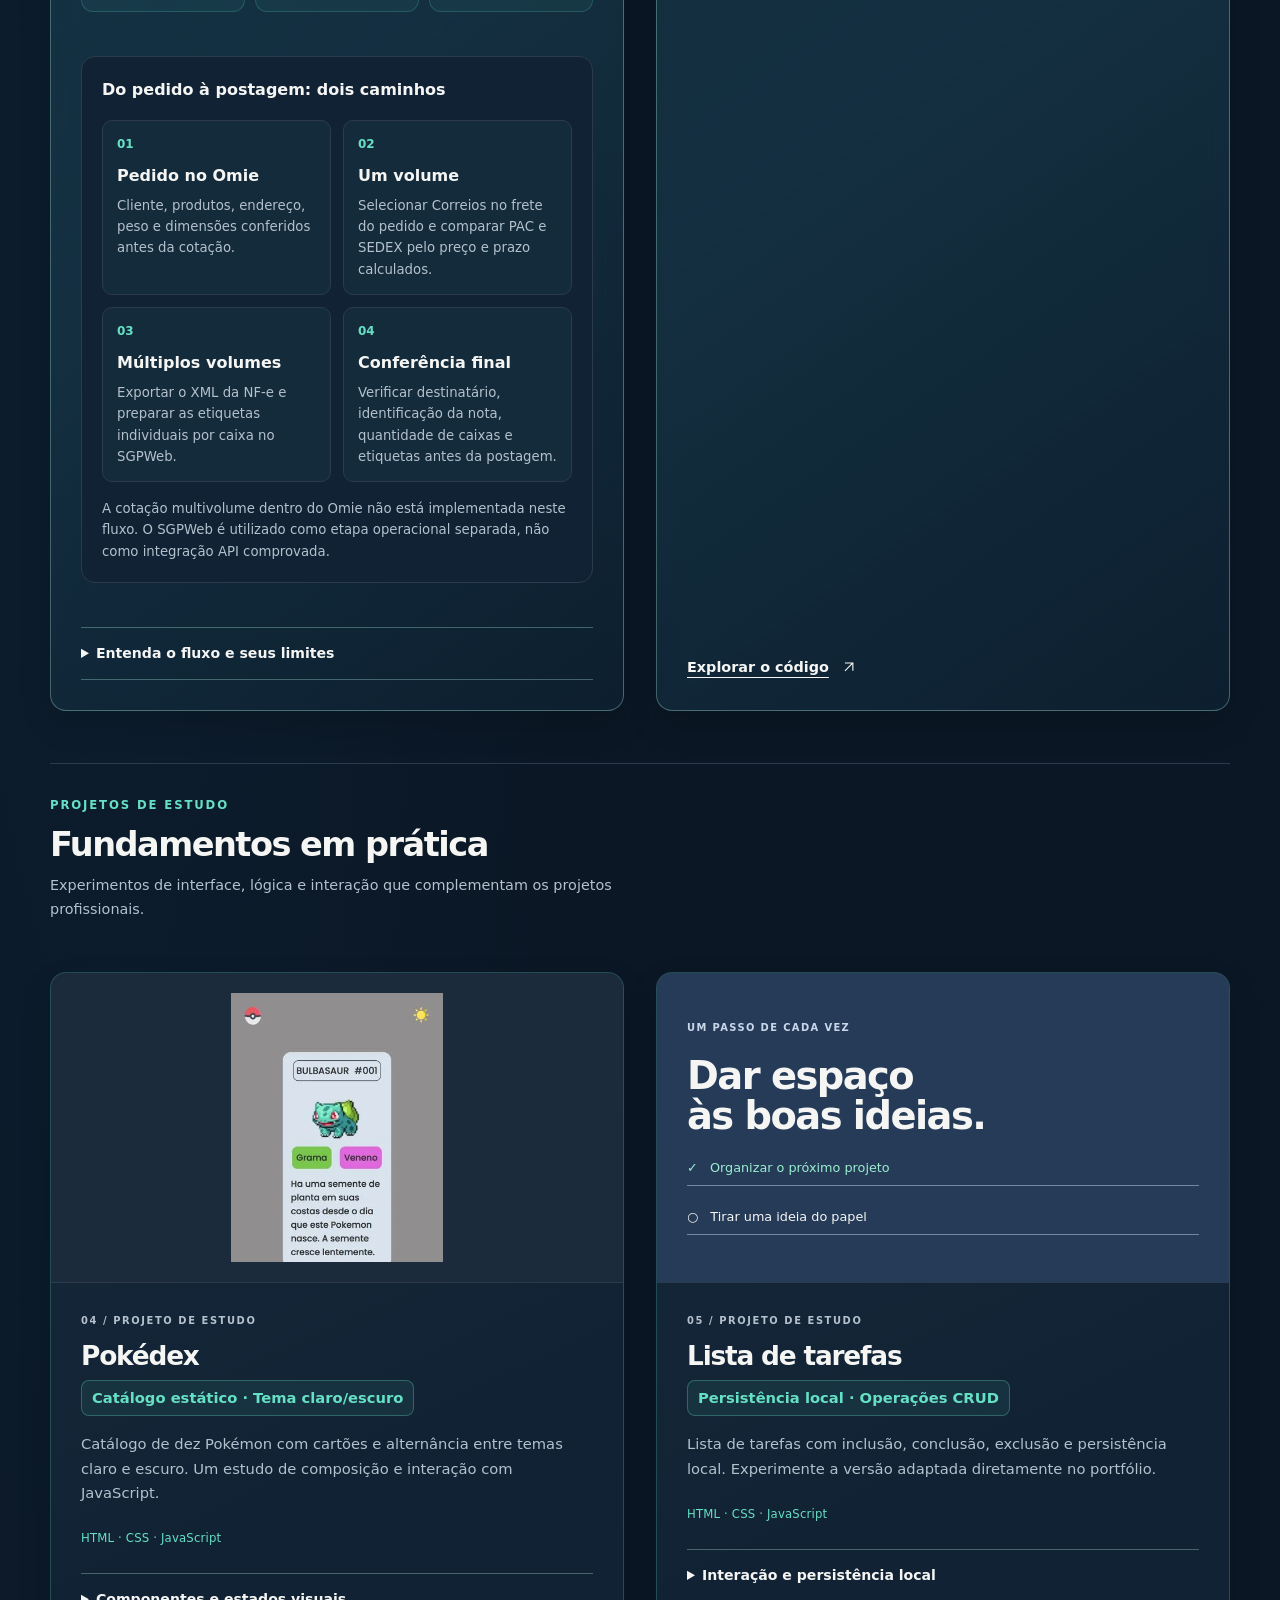
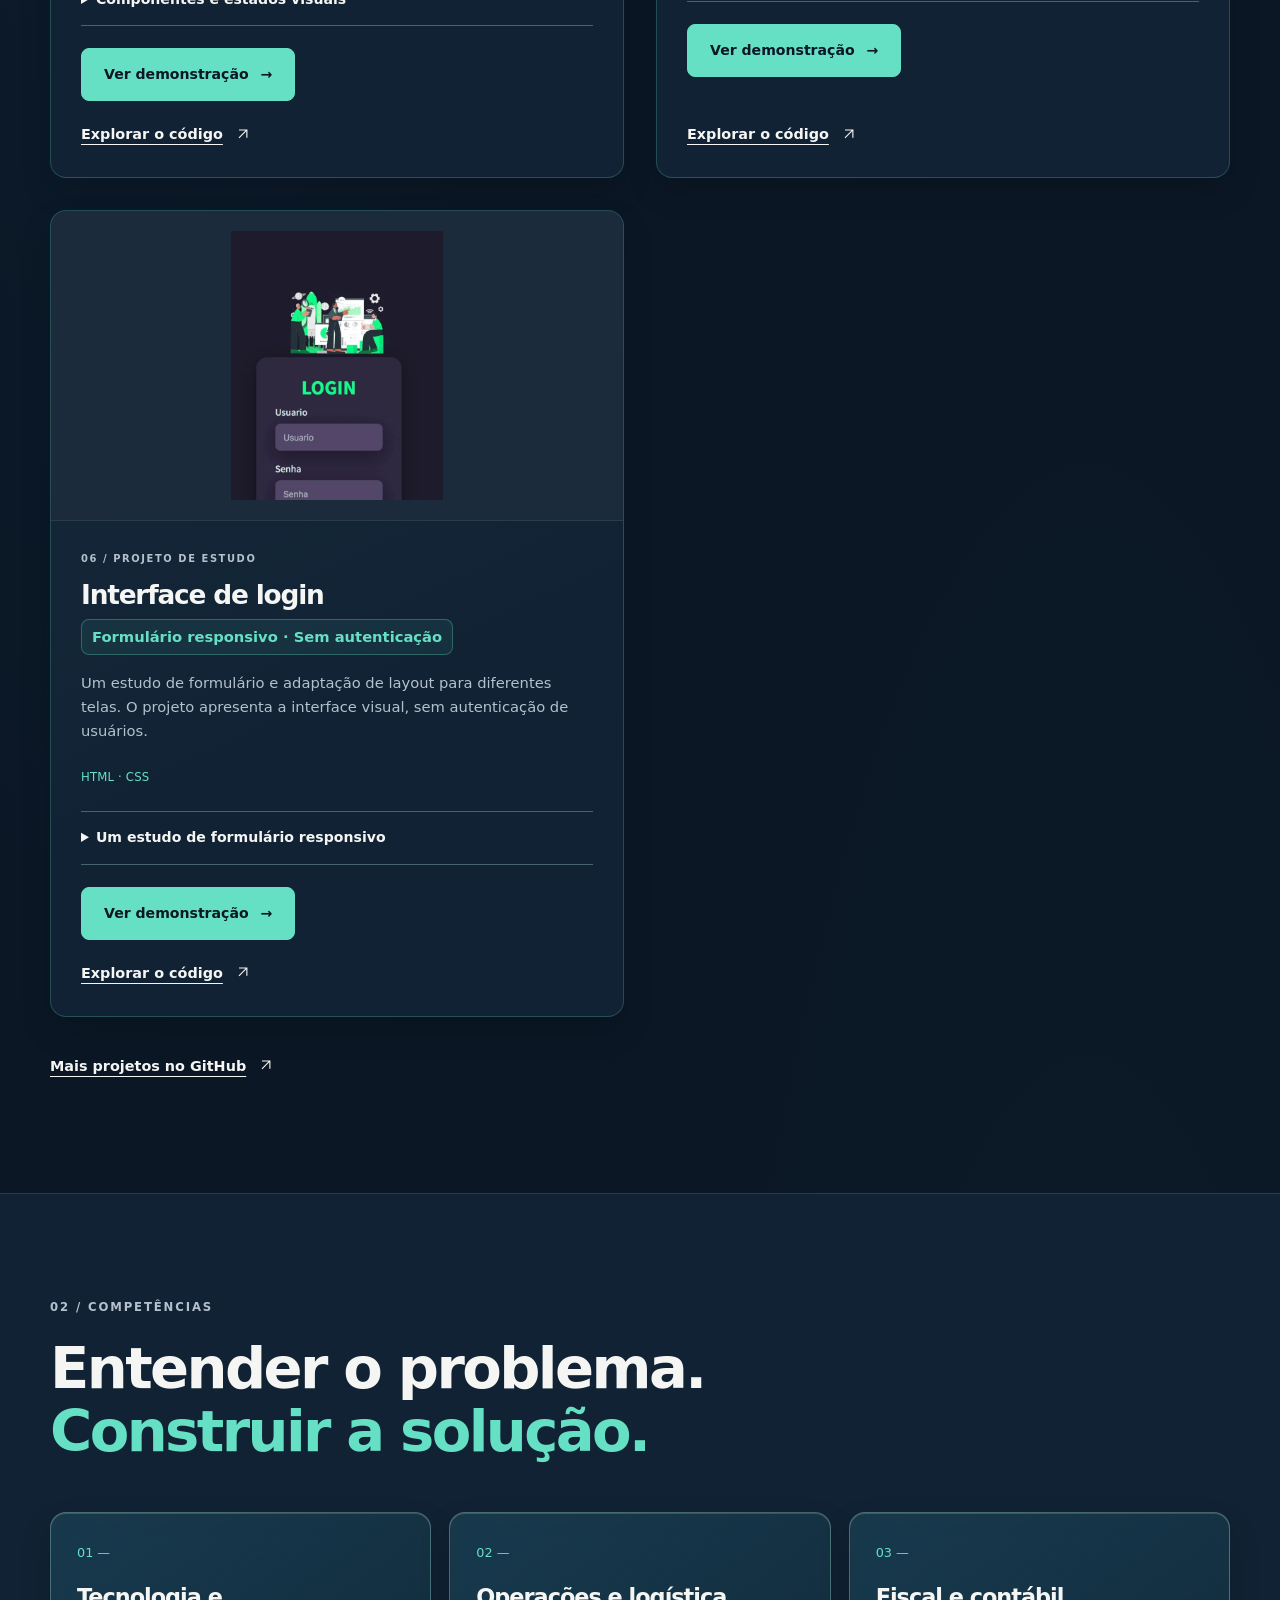
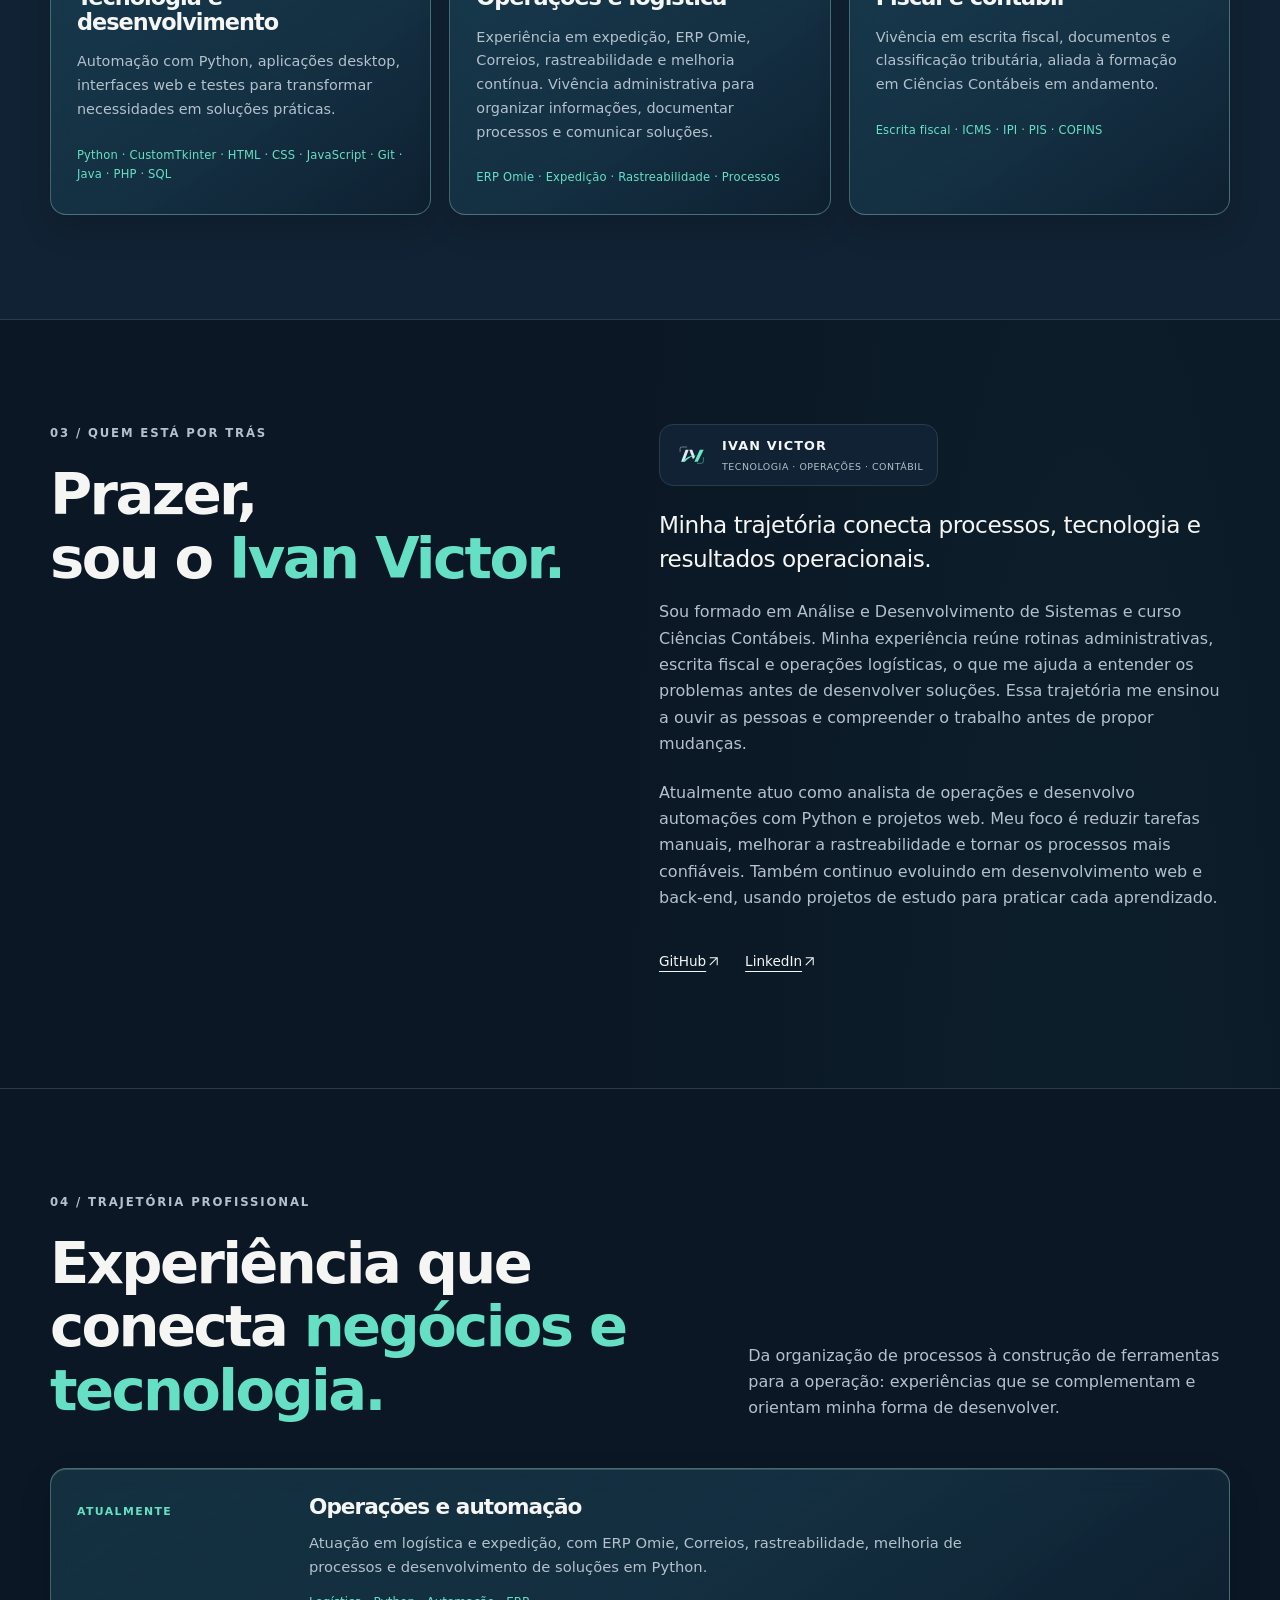
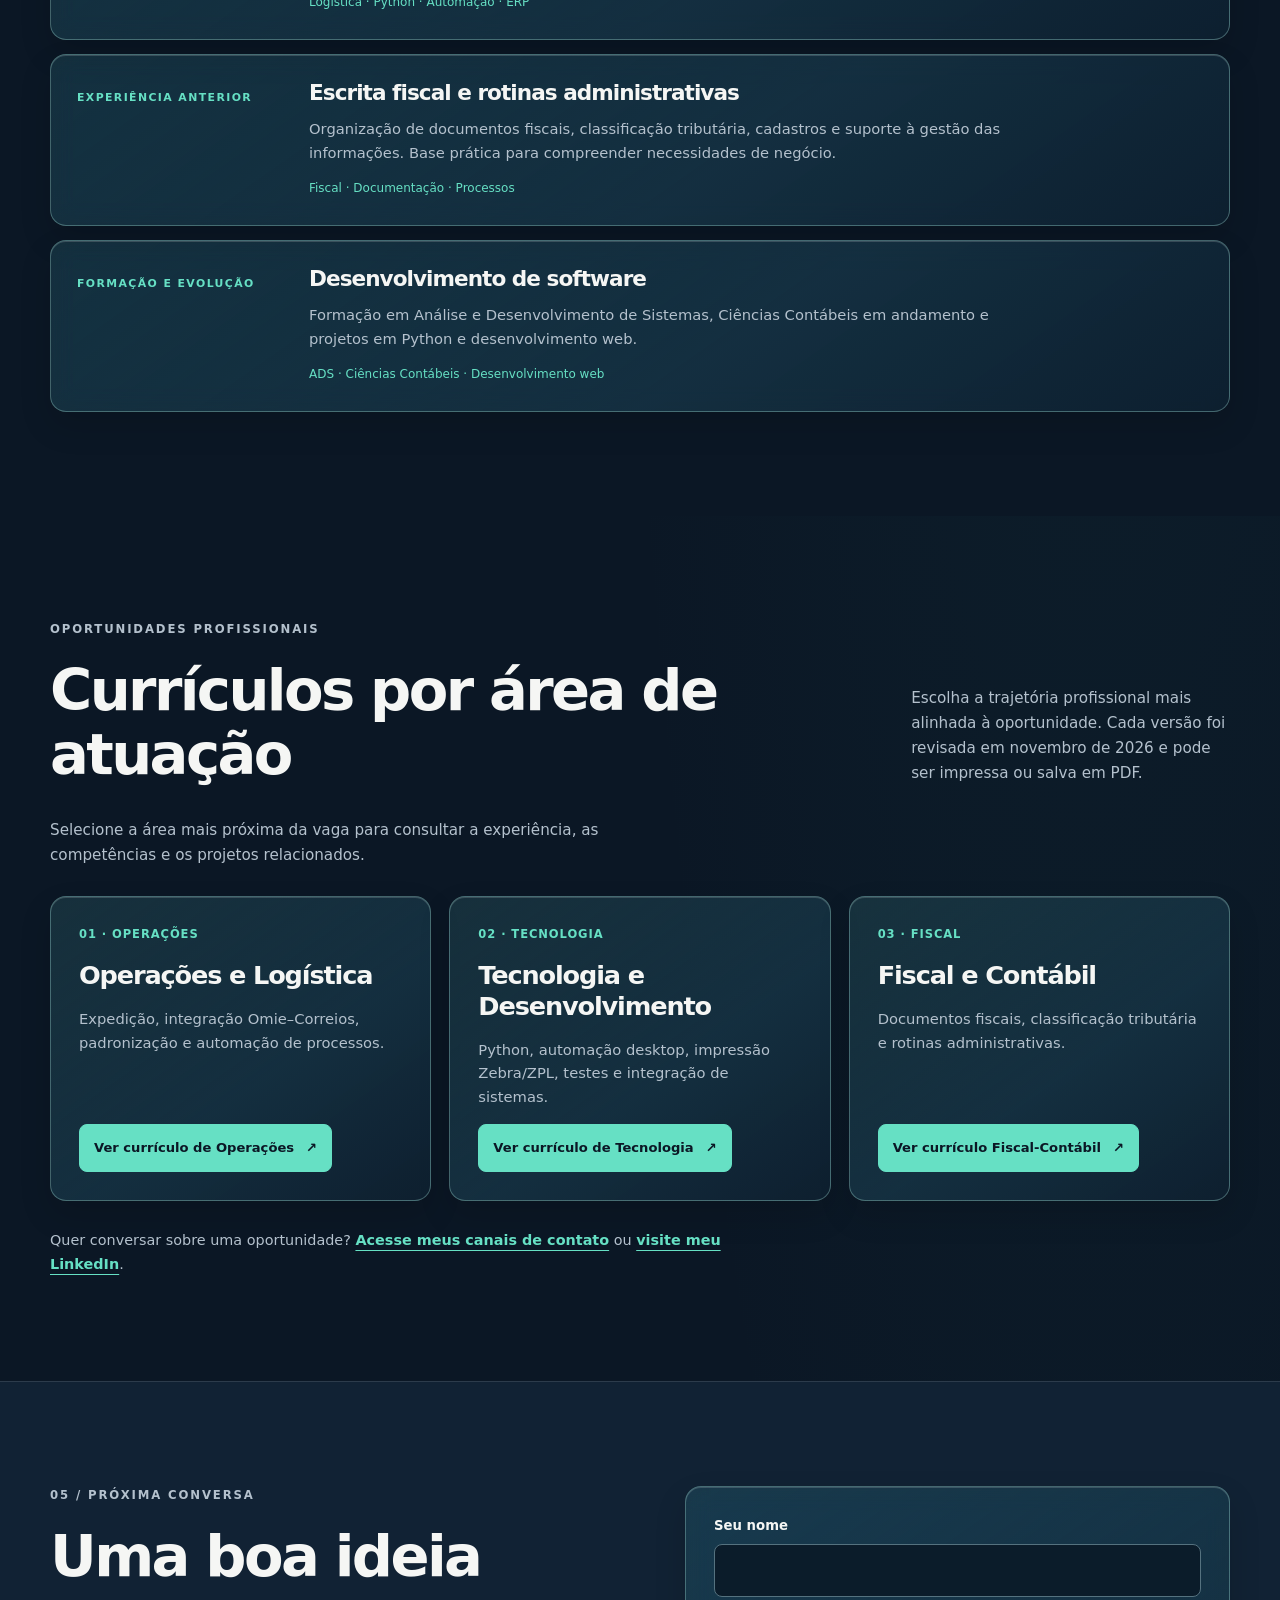
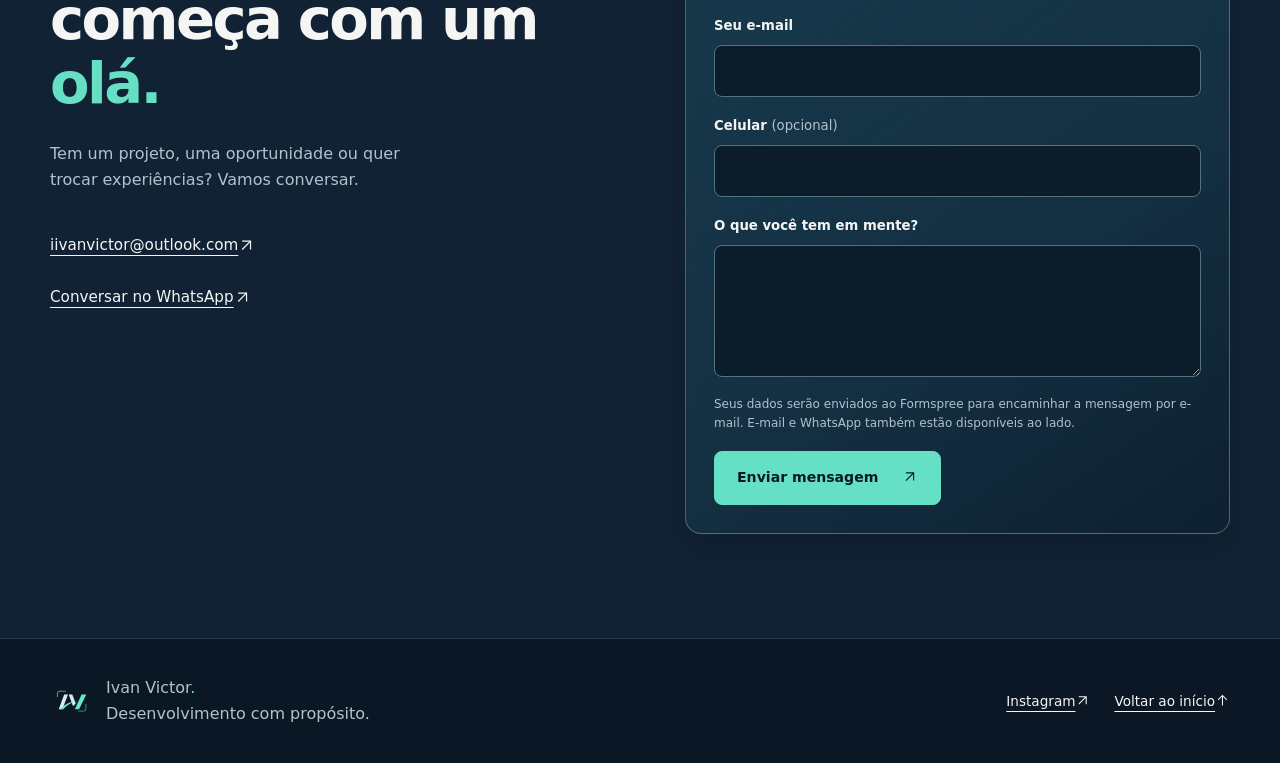
==== commit b2b399fd: "fix: definir baixa prioridade para novas logos lazy-loaded" ====
--- a/index.html
+++ b/index.html
@@ -745,7 +745,7 @@
           </h2>
         </div>
         <div class="about-copy">
-          <div class="about-signature" aria-label="Assinatura visual Ivan Victor"><img src="images/ivan-victor-monograma.svg" alt="" width="36" height="36" loading="lazy" /><span>IVAN VICTOR <small>TECNOLOGIA · OPERAÇÕES · CONTÁBIL</small></span></div>
+          <div class="about-signature" aria-label="Assinatura visual Ivan Victor"><img src="images/ivan-victor-monograma.svg" alt="" width="36" height="36" loading="lazy" fetchpriority="low" /><span>IVAN VICTOR <small>TECNOLOGIA · OPERAÇÕES · CONTÁBIL</small></span></div>
           <p class="lead">
             Minha trajetória conecta processos, tecnologia e resultados operacionais.
           </p>
@@ -949,7 +949,7 @@
       </section>
     </main>
     <footer class="container footer">
-      <div class="footer-brand"><img src="images/ivan-victor-monograma.svg" alt="" width="44" height="44" loading="lazy" /><p>
+      <div class="footer-brand"><img src="images/ivan-victor-monograma.svg" alt="" width="44" height="44" loading="lazy" fetchpriority="low" /><p>
         Ivan Victor<span class="accent">.</span><br /><span
           >Desenvolvimento com propósito.</span
         >
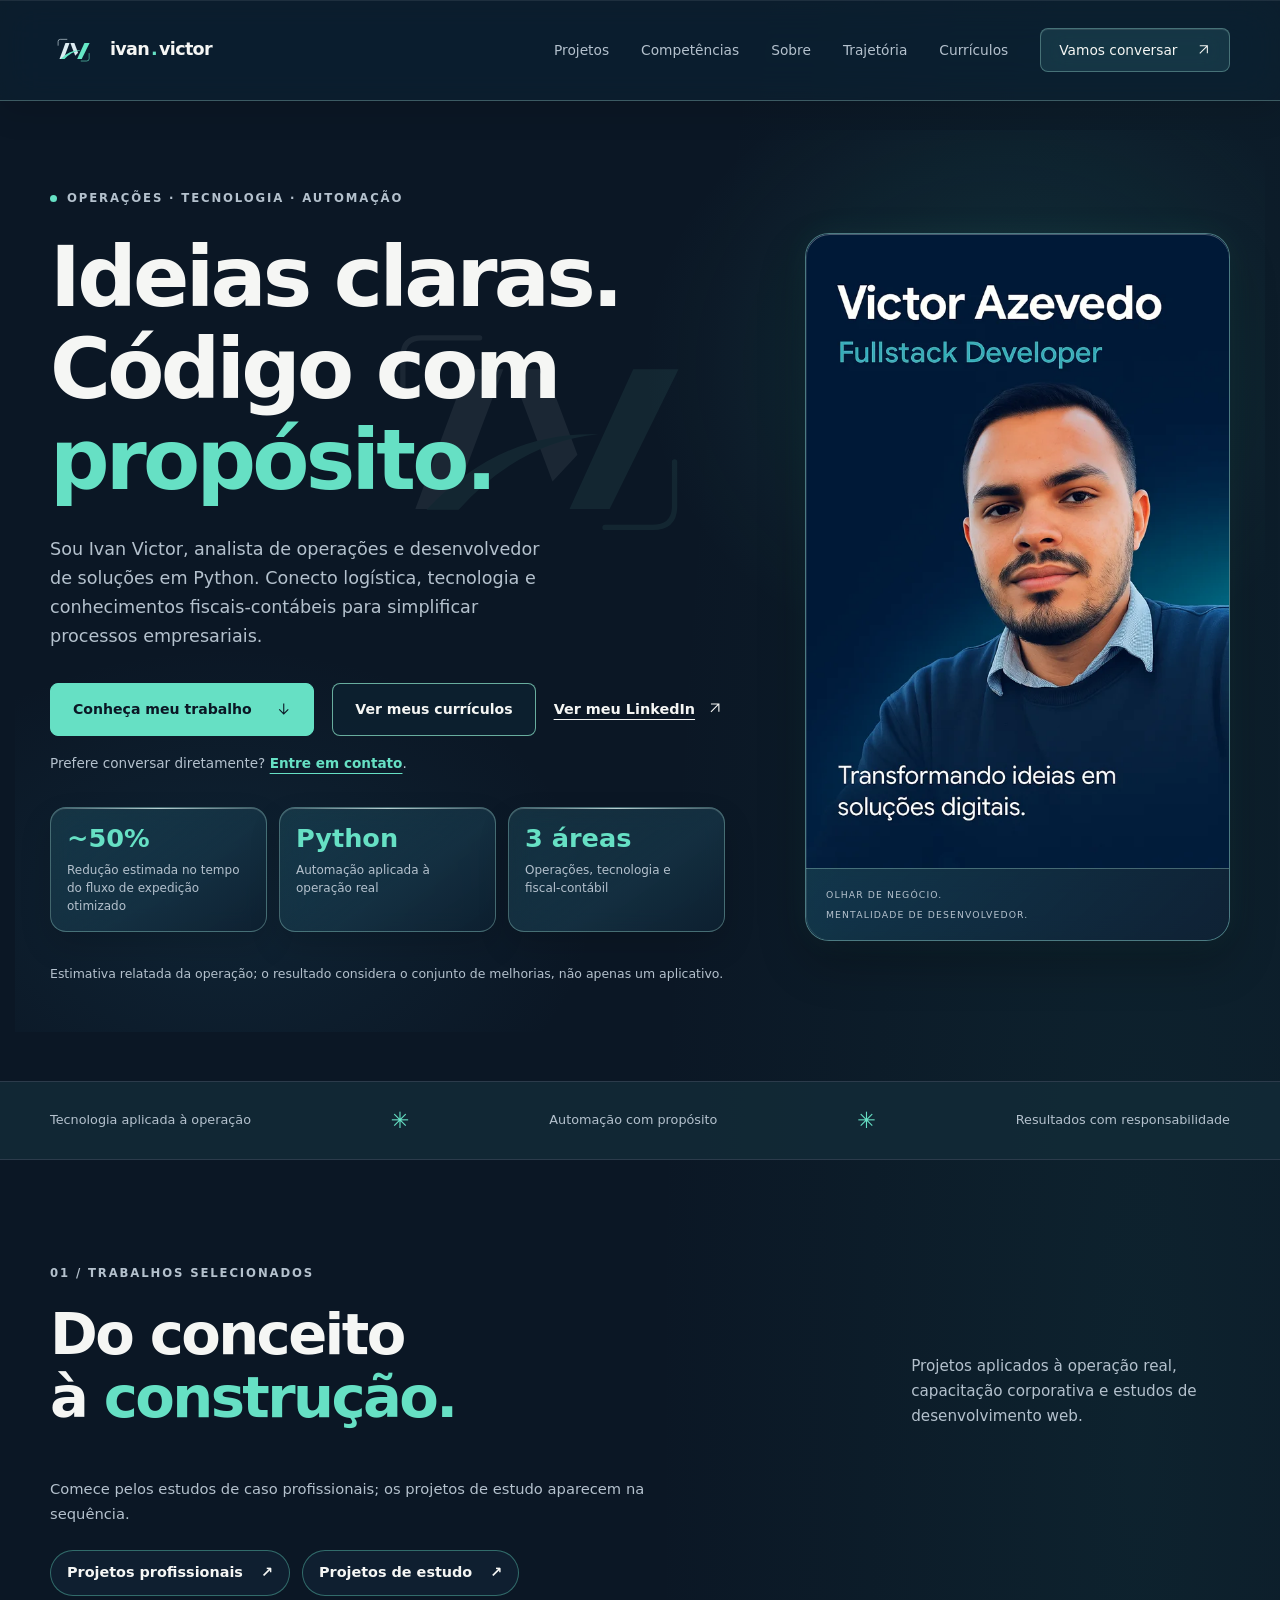
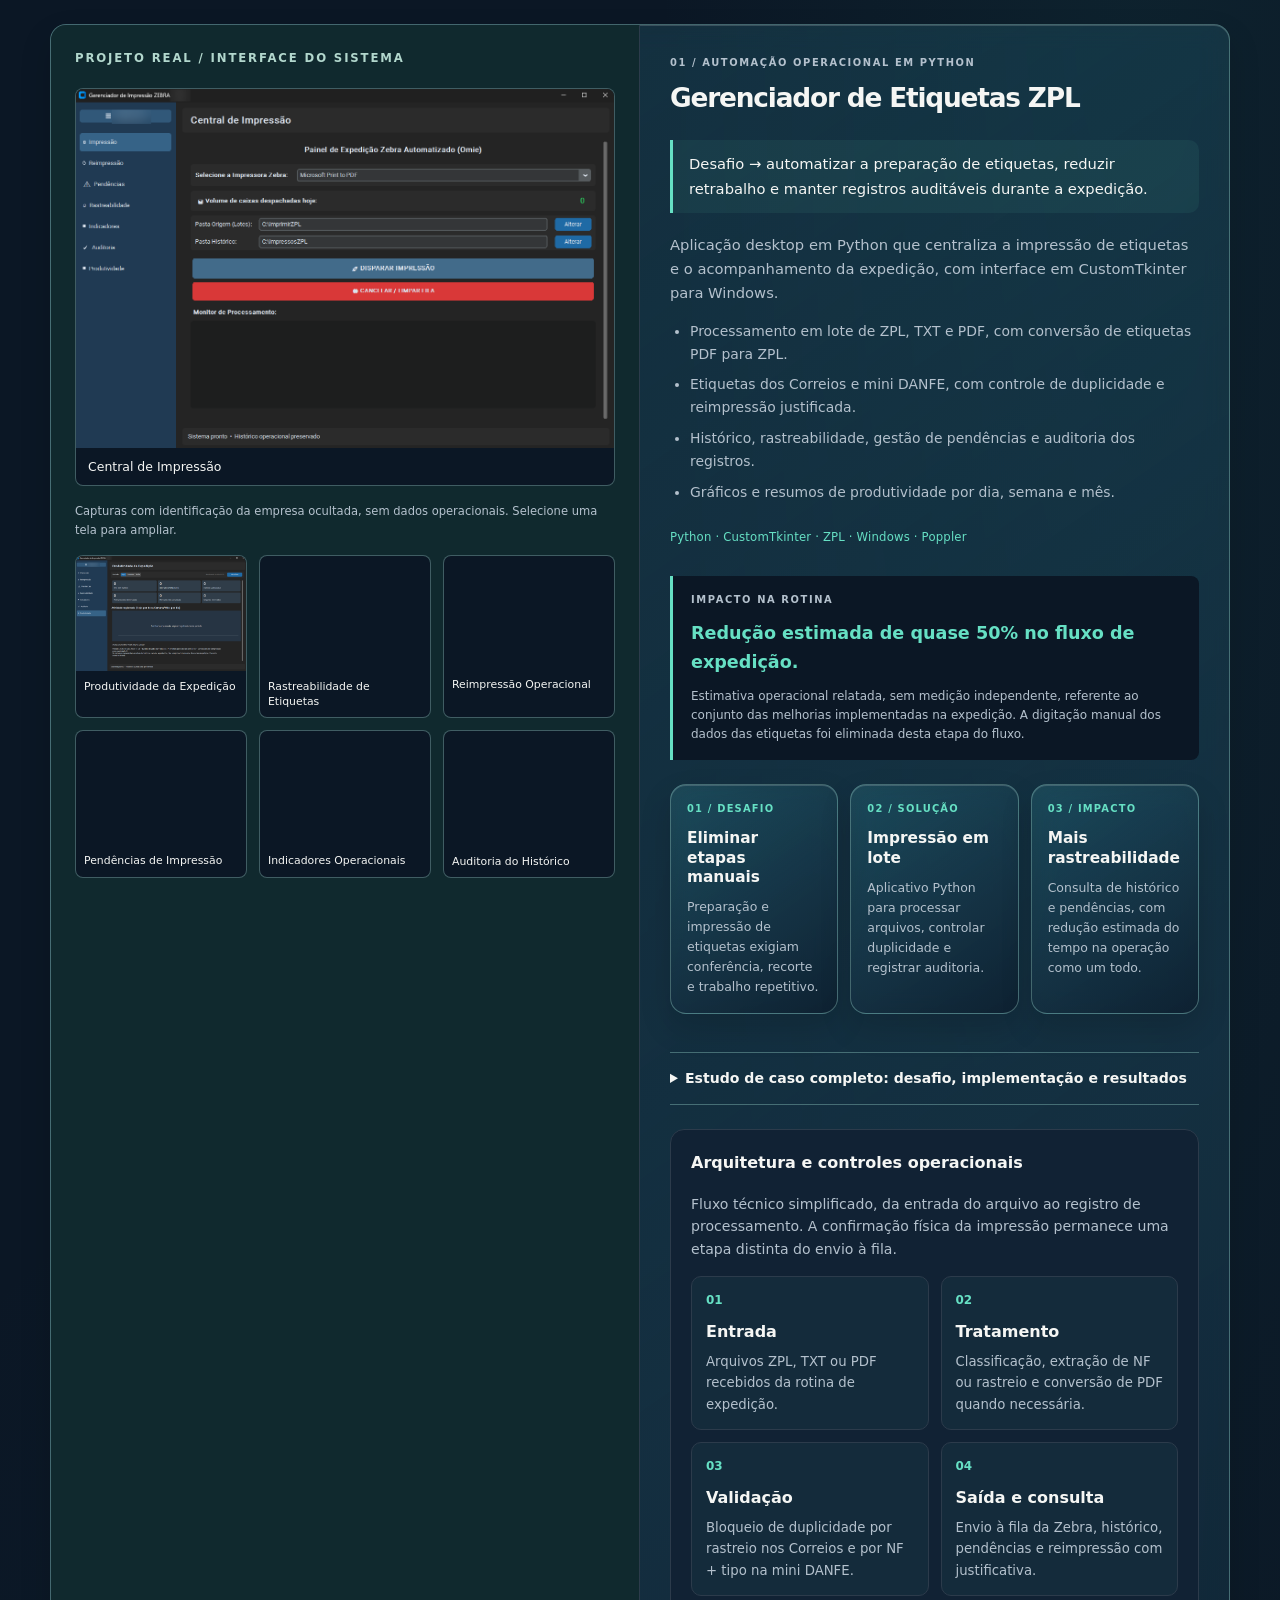
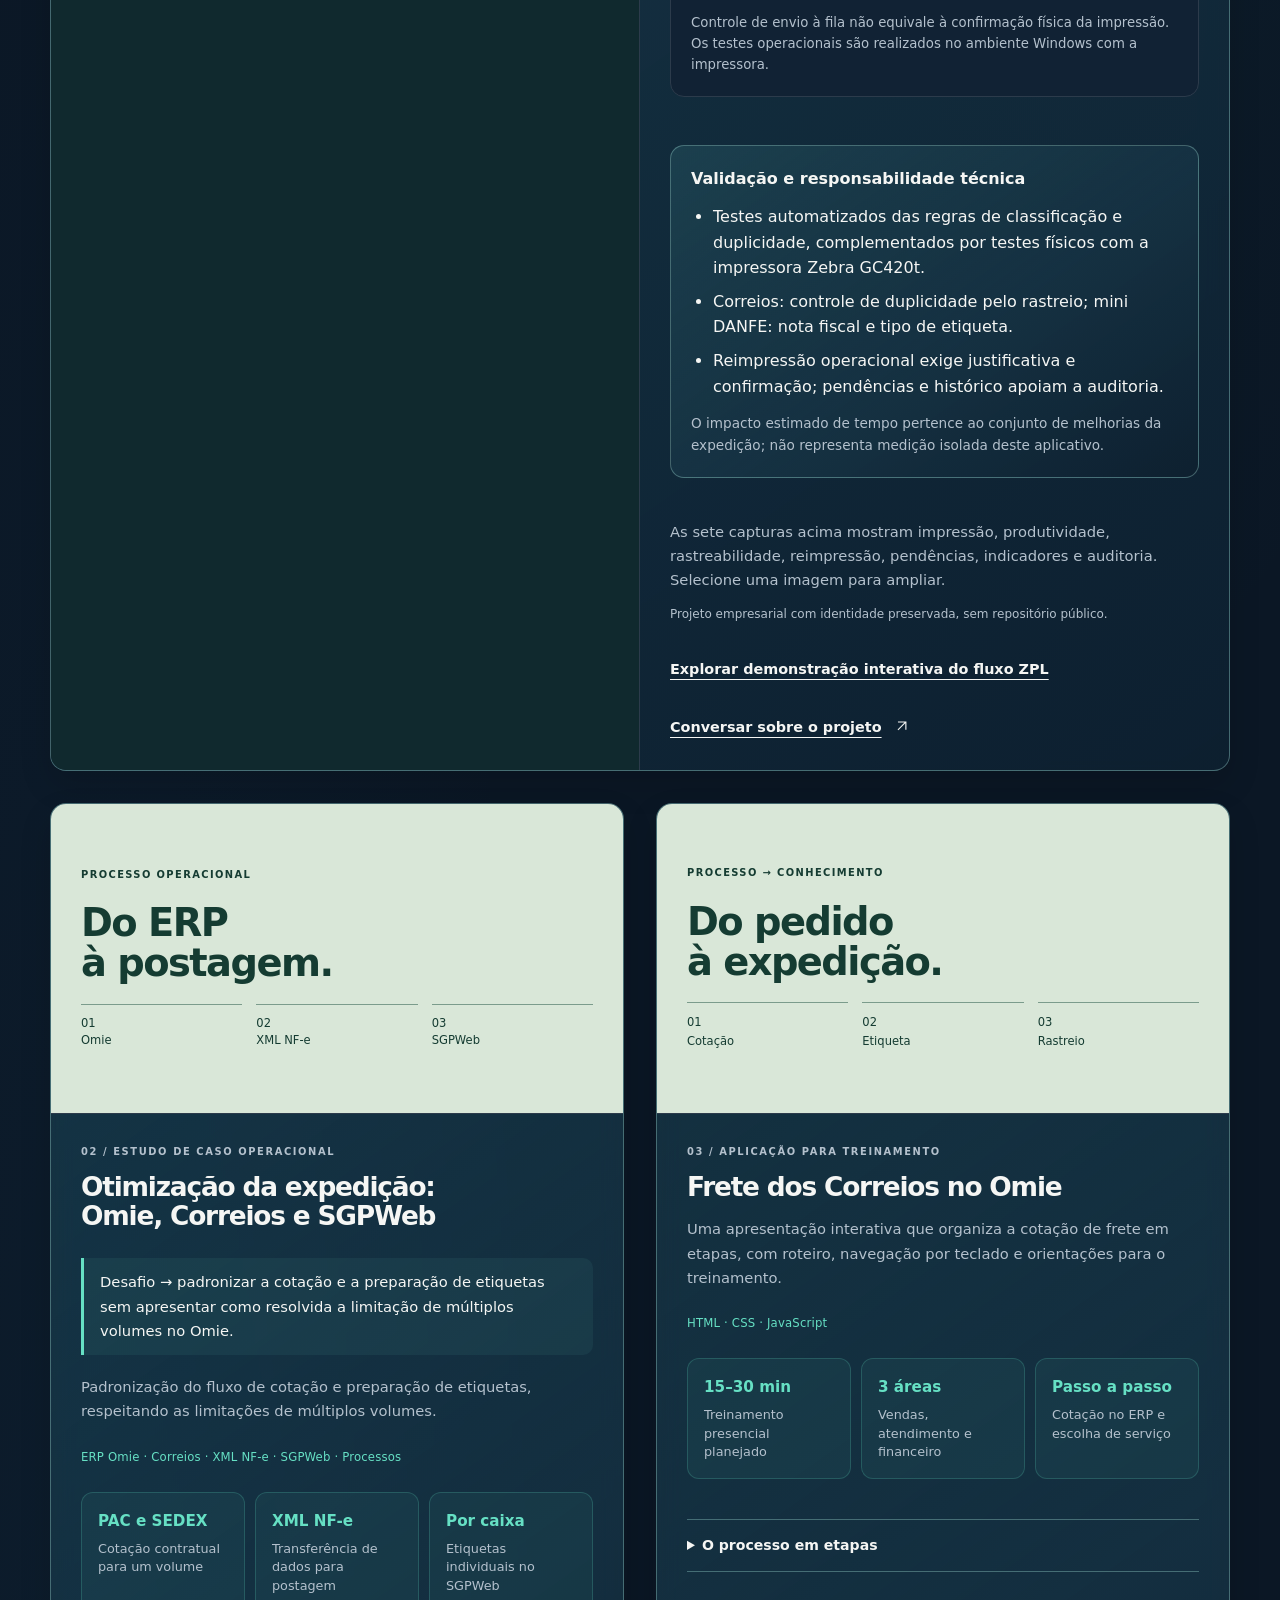
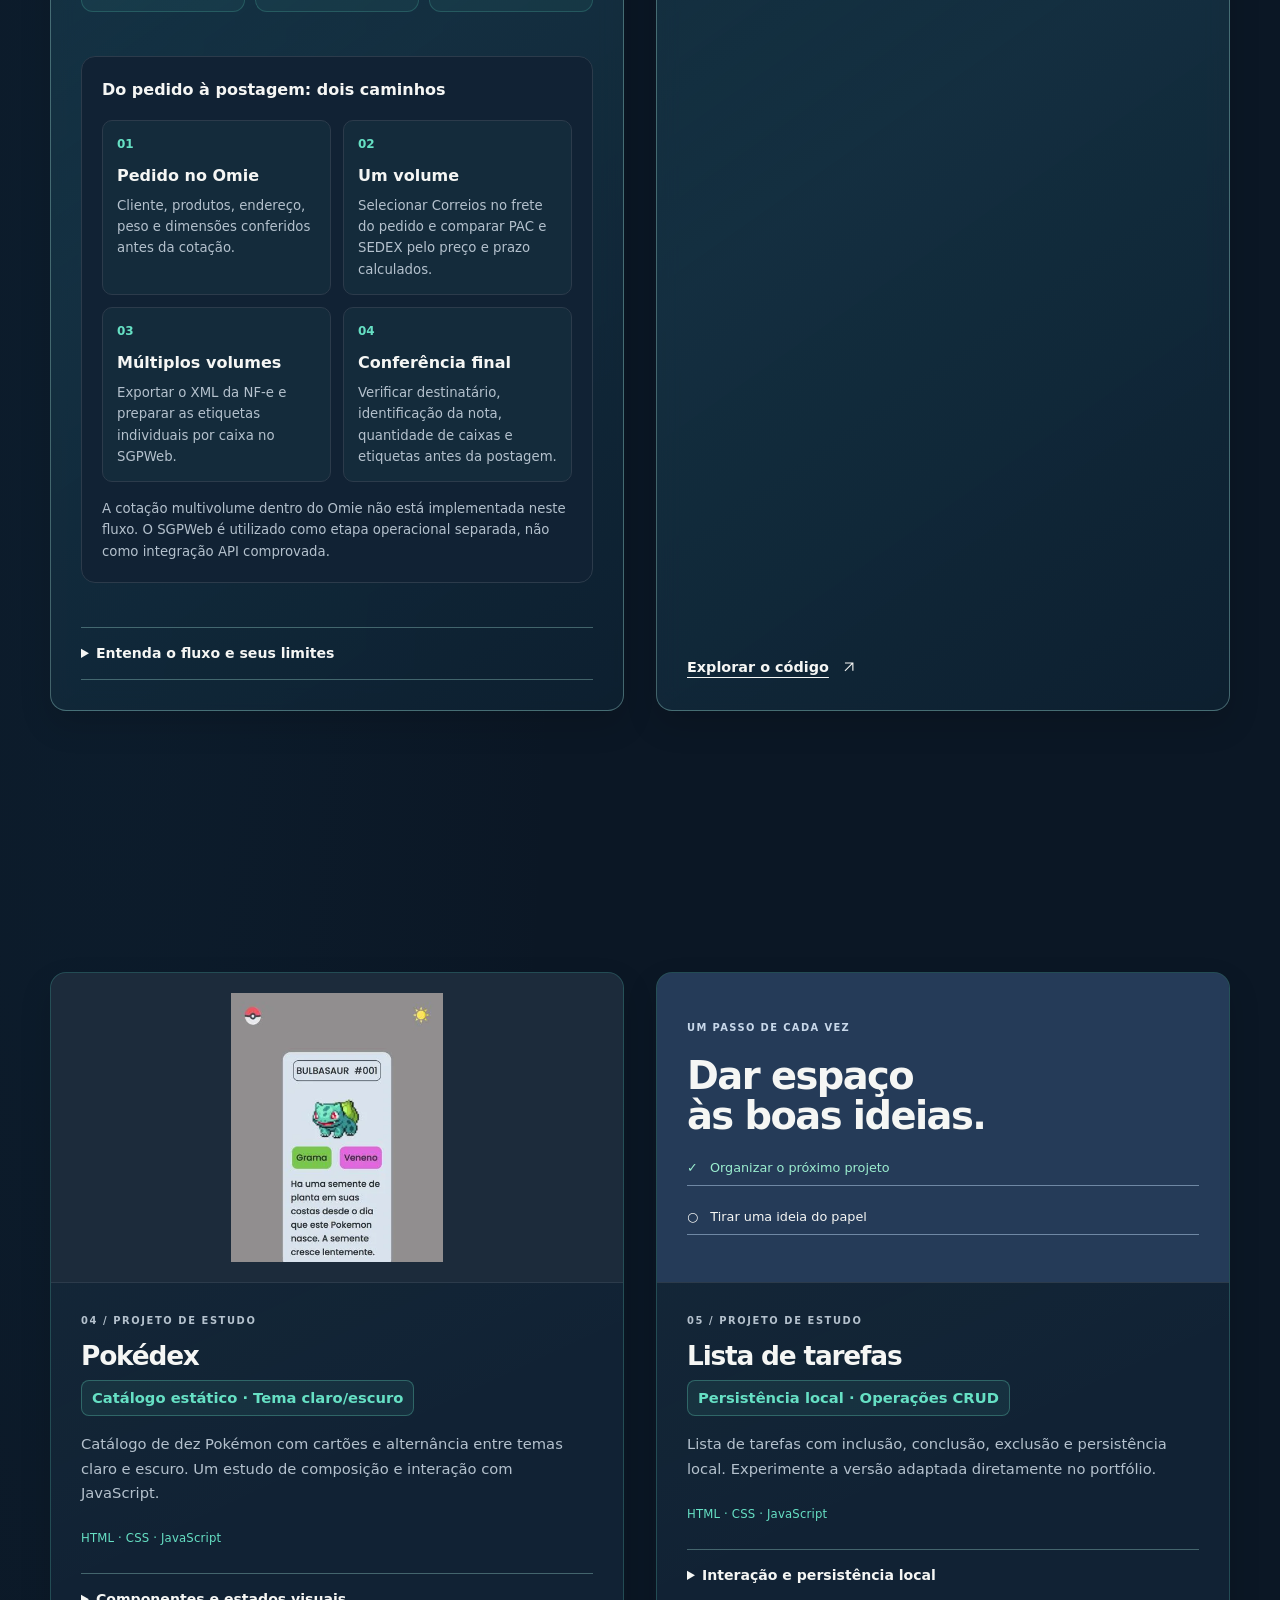
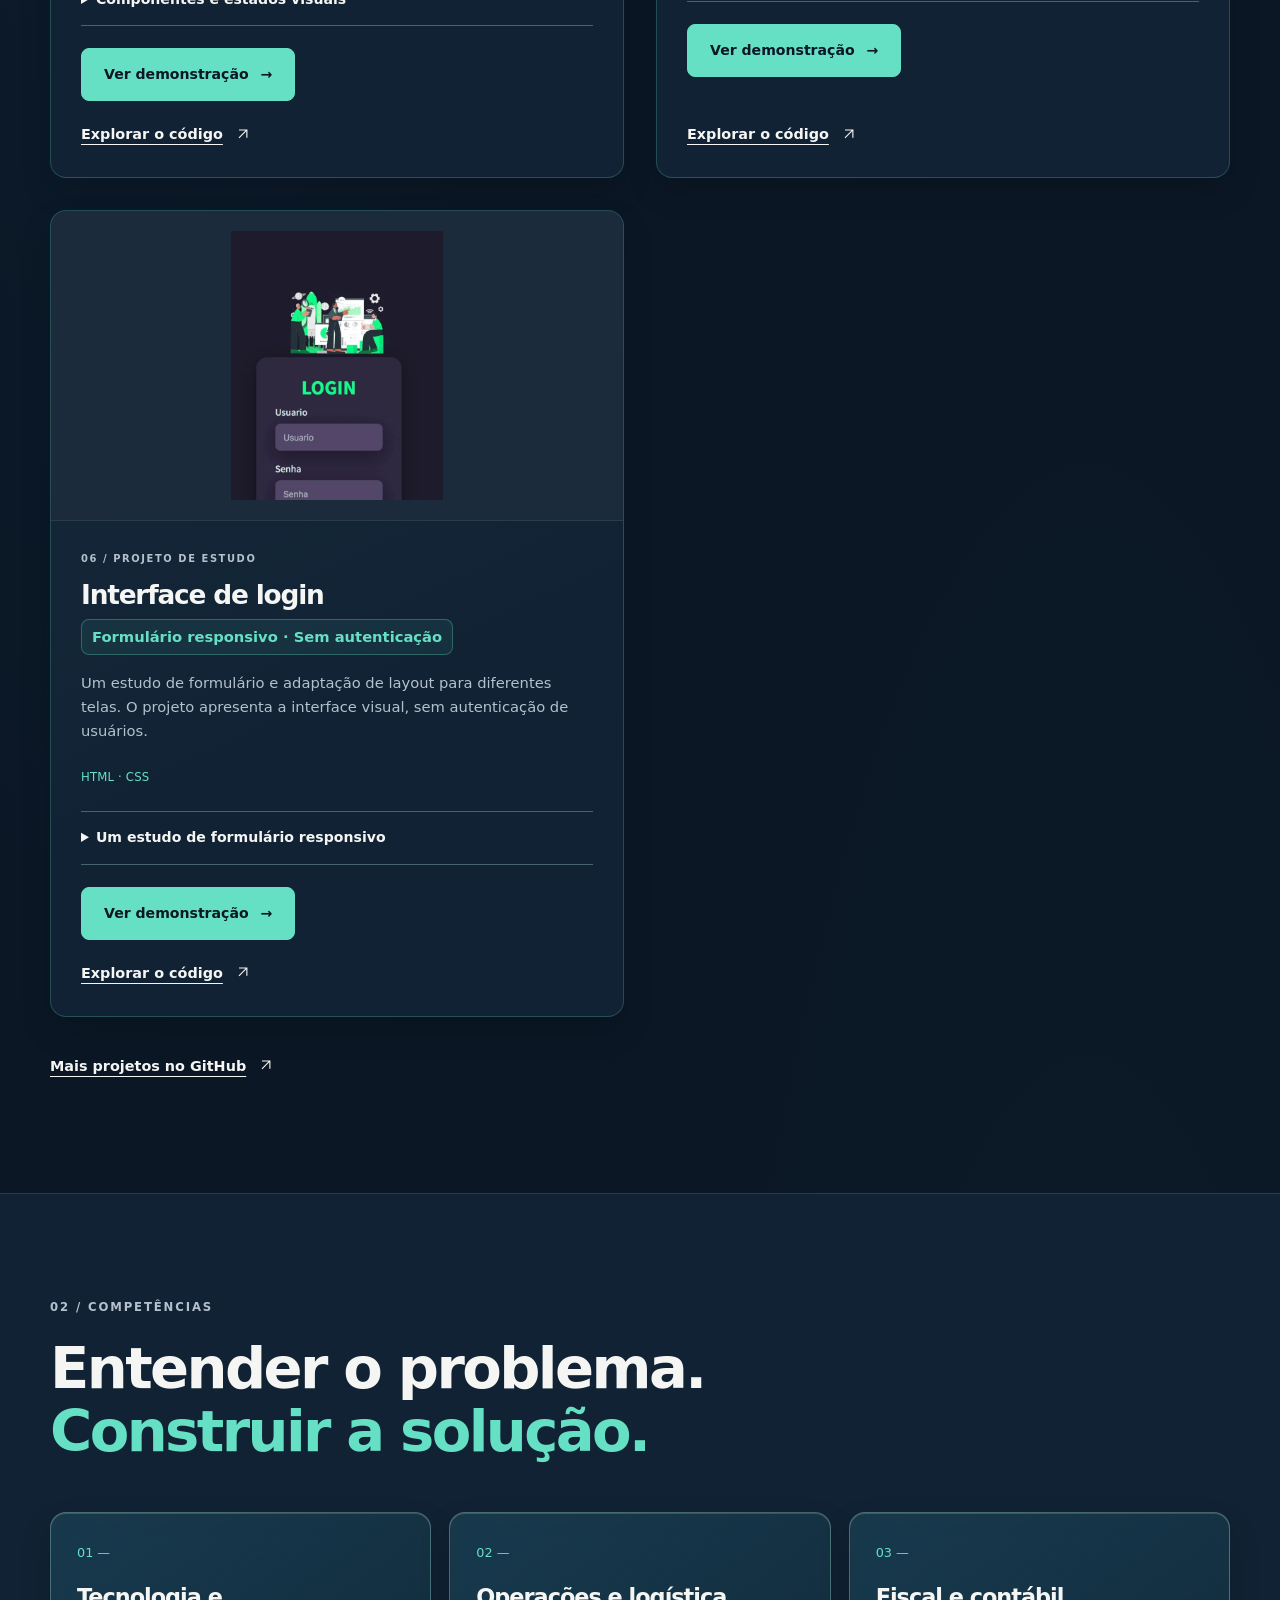
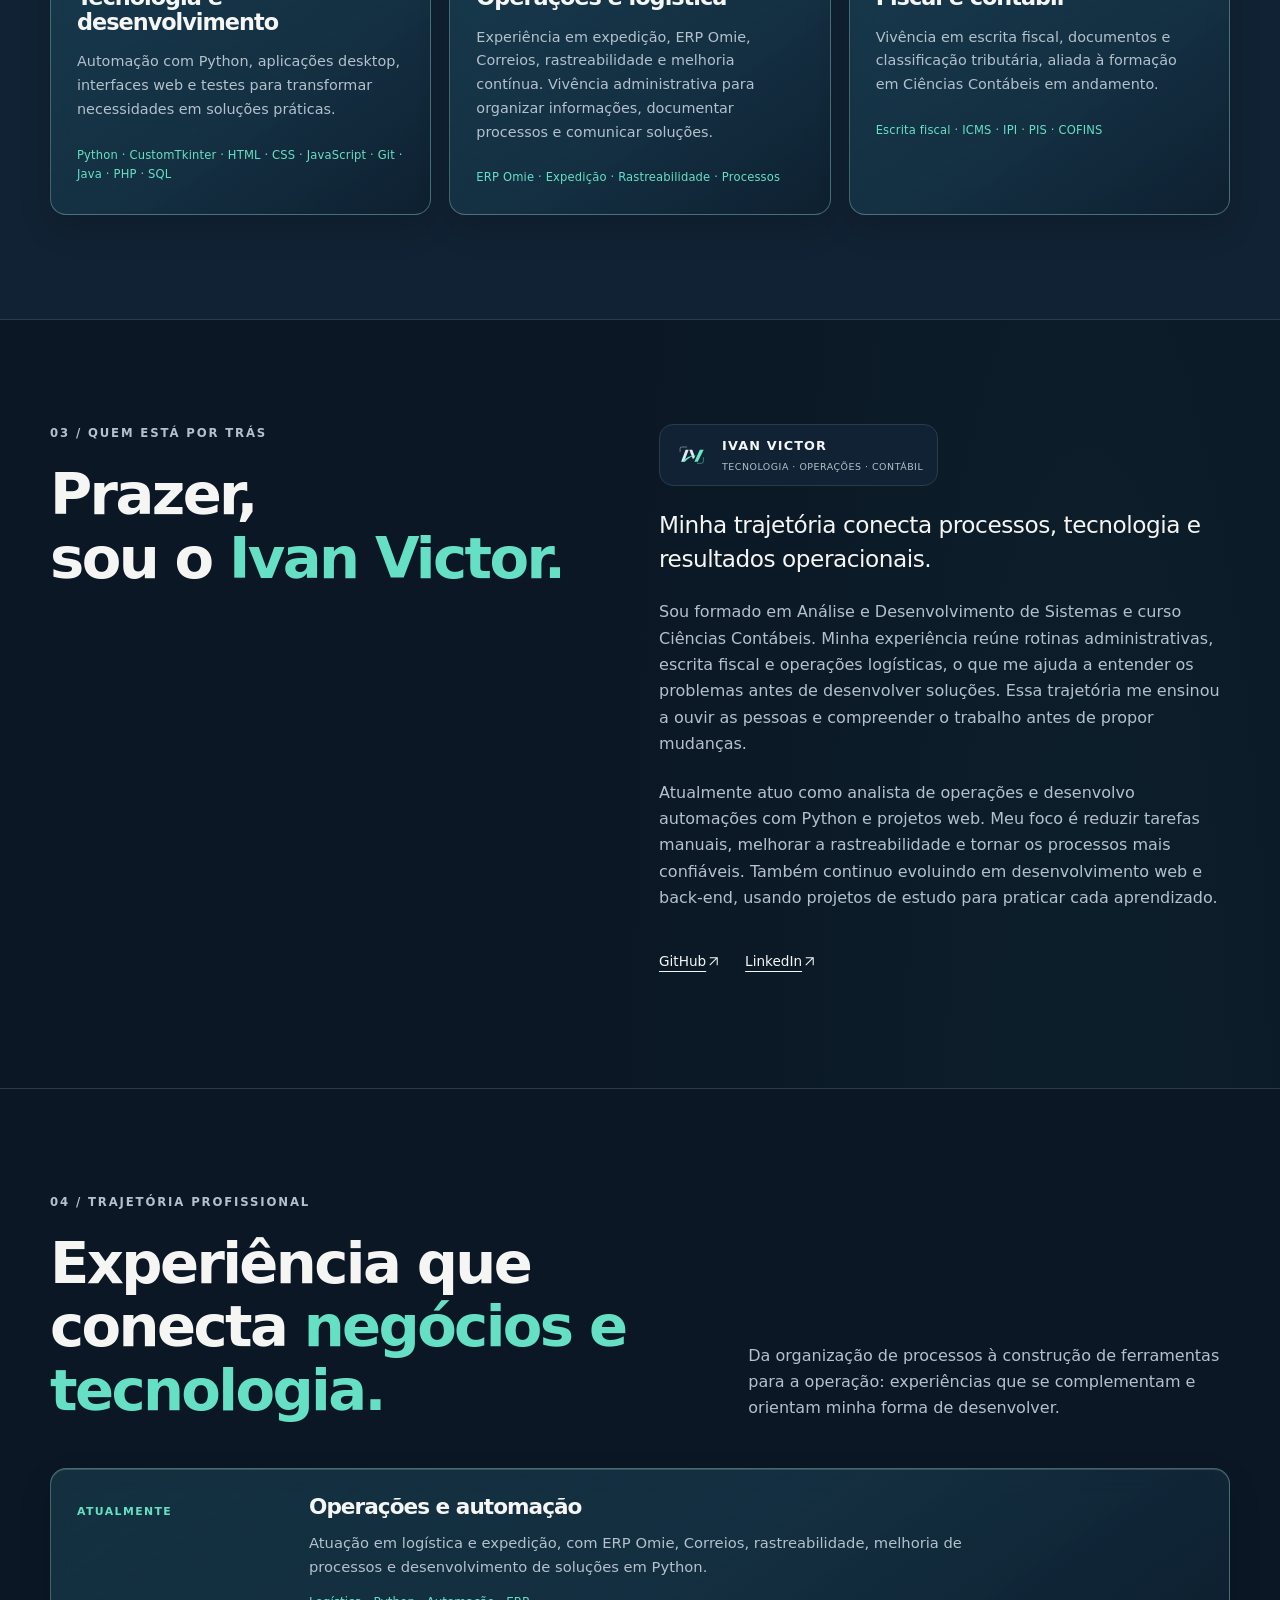
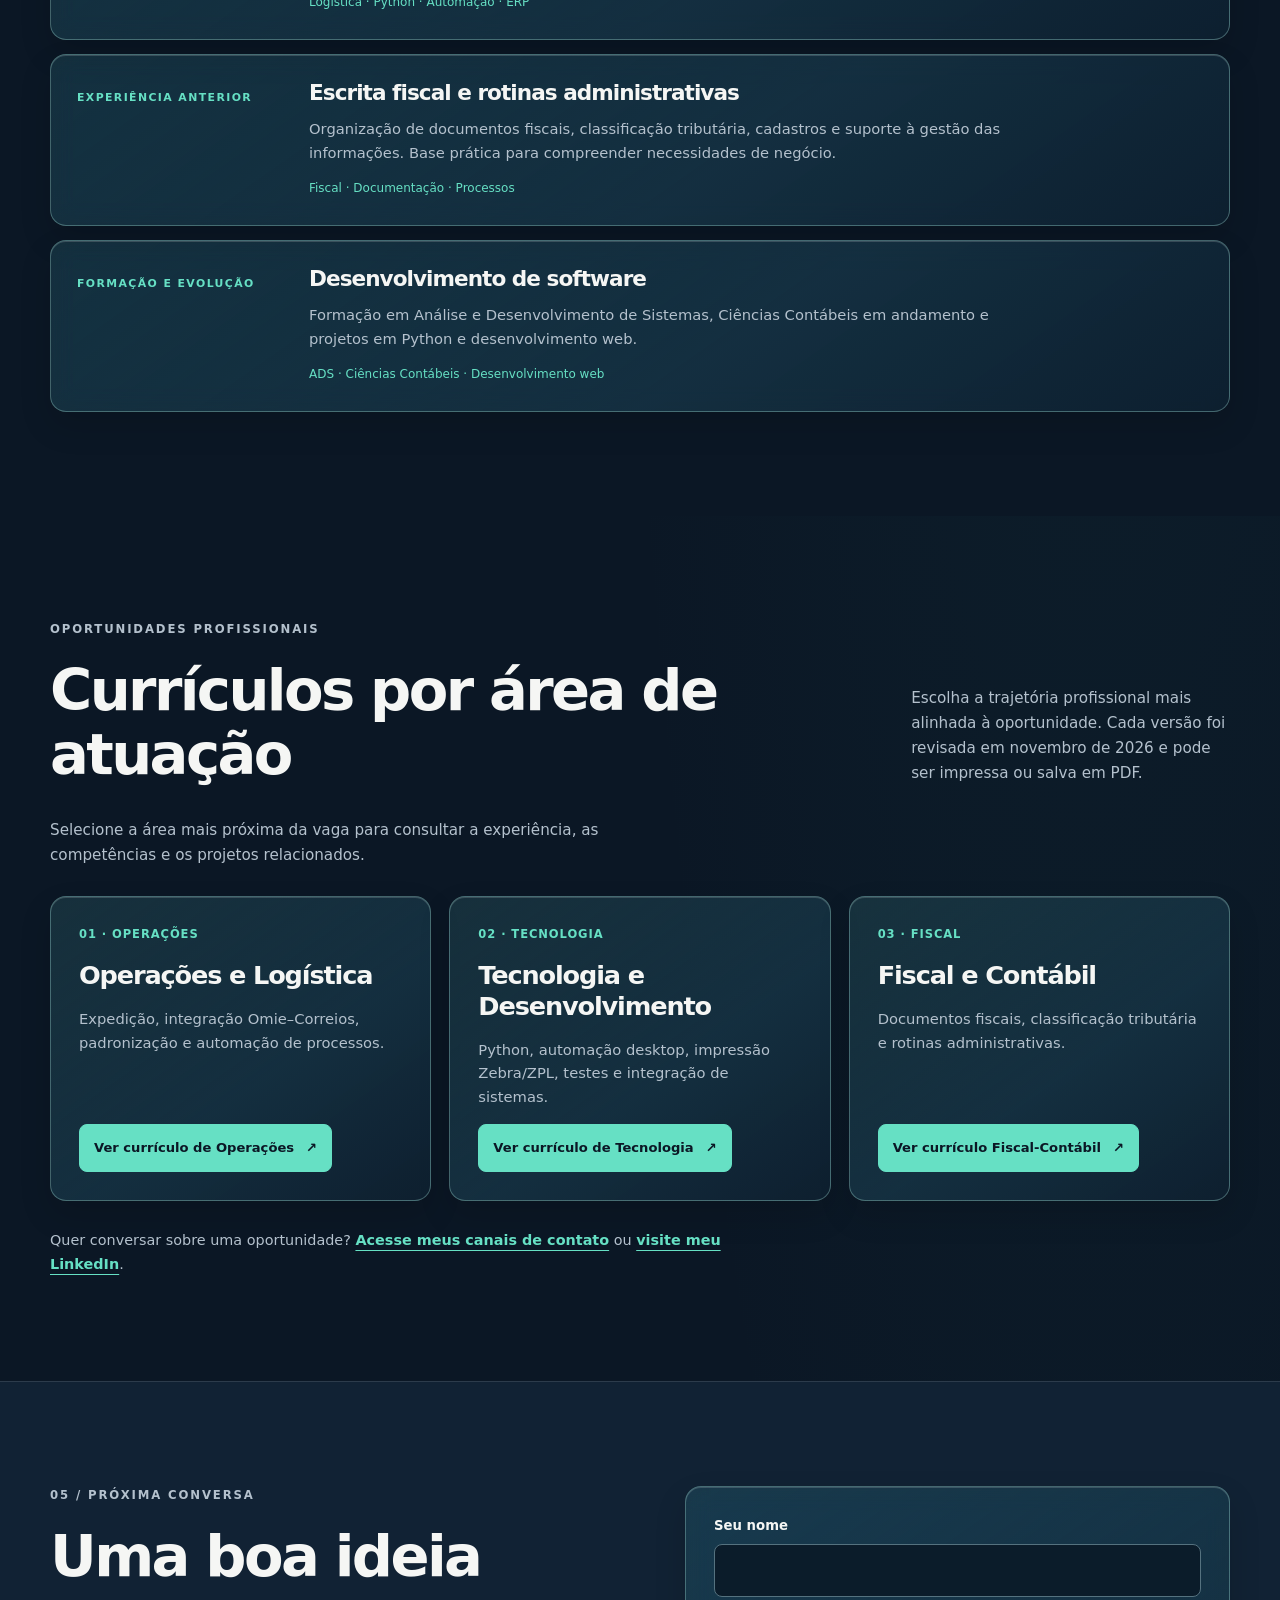
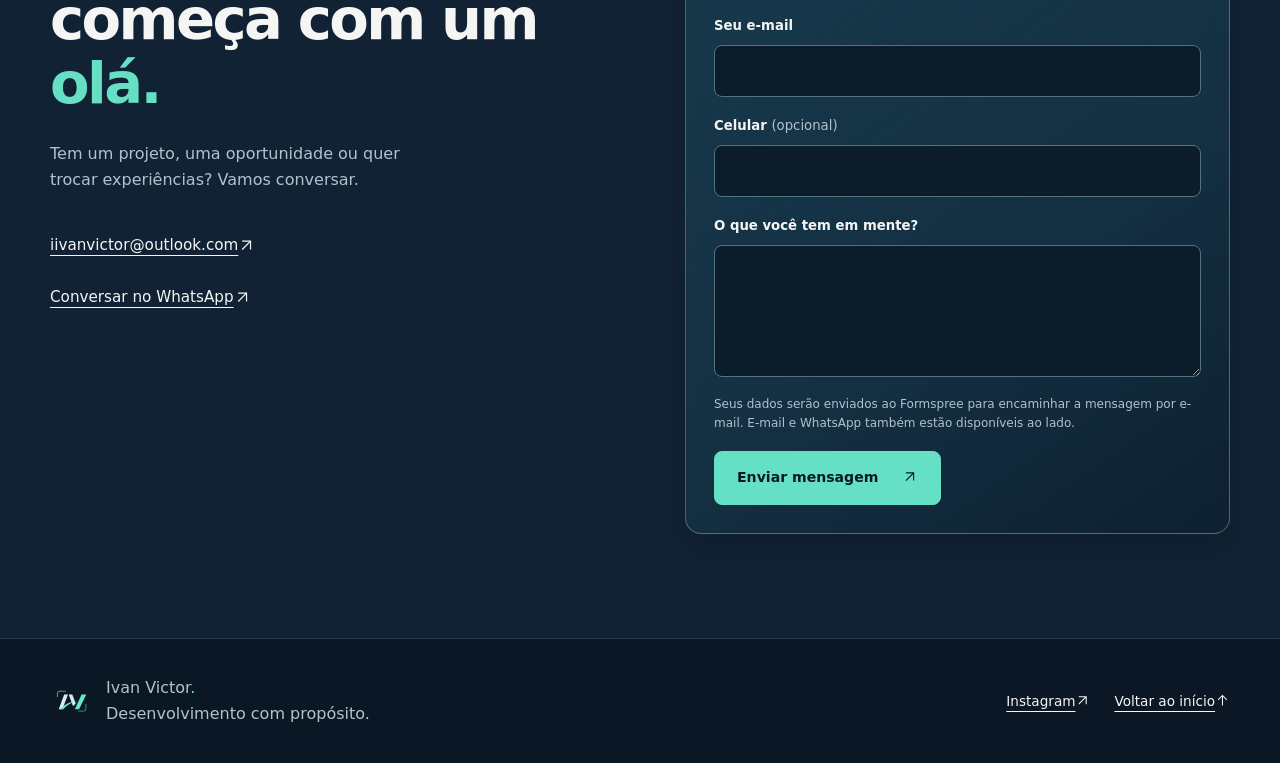
==== commit 504f4f00: "fix: habilitar decoding async nas duas novas imagens IV" ====
--- a/index.html
+++ b/index.html
@@ -745,7 +745,7 @@
           </h2>
         </div>
         <div class="about-copy">
-          <div class="about-signature" aria-label="Assinatura visual Ivan Victor"><img src="images/ivan-victor-monograma.svg" alt="" width="36" height="36" loading="lazy" fetchpriority="low" /><span>IVAN VICTOR <small>TECNOLOGIA · OPERAÇÕES · CONTÁBIL</small></span></div>
+          <div class="about-signature" aria-label="Assinatura visual Ivan Victor"><img src="images/ivan-victor-monograma.svg" alt="" width="36" height="36" loading="lazy" fetchpriority="low" decoding="async" /><span>IVAN VICTOR <small>TECNOLOGIA · OPERAÇÕES · CONTÁBIL</small></span></div>
           <p class="lead">
             Minha trajetória conecta processos, tecnologia e resultados operacionais.
           </p>
@@ -949,7 +949,7 @@
       </section>
     </main>
     <footer class="container footer">
-      <div class="footer-brand"><img src="images/ivan-victor-monograma.svg" alt="" width="44" height="44" loading="lazy" fetchpriority="low" /><p>
+      <div class="footer-brand"><img src="images/ivan-victor-monograma.svg" alt="" width="44" height="44" loading="lazy" fetchpriority="low" decoding="async" /><p>
         Ivan Victor<span class="accent">.</span><br /><span
           >Desenvolvimento com propósito.</span
         >
